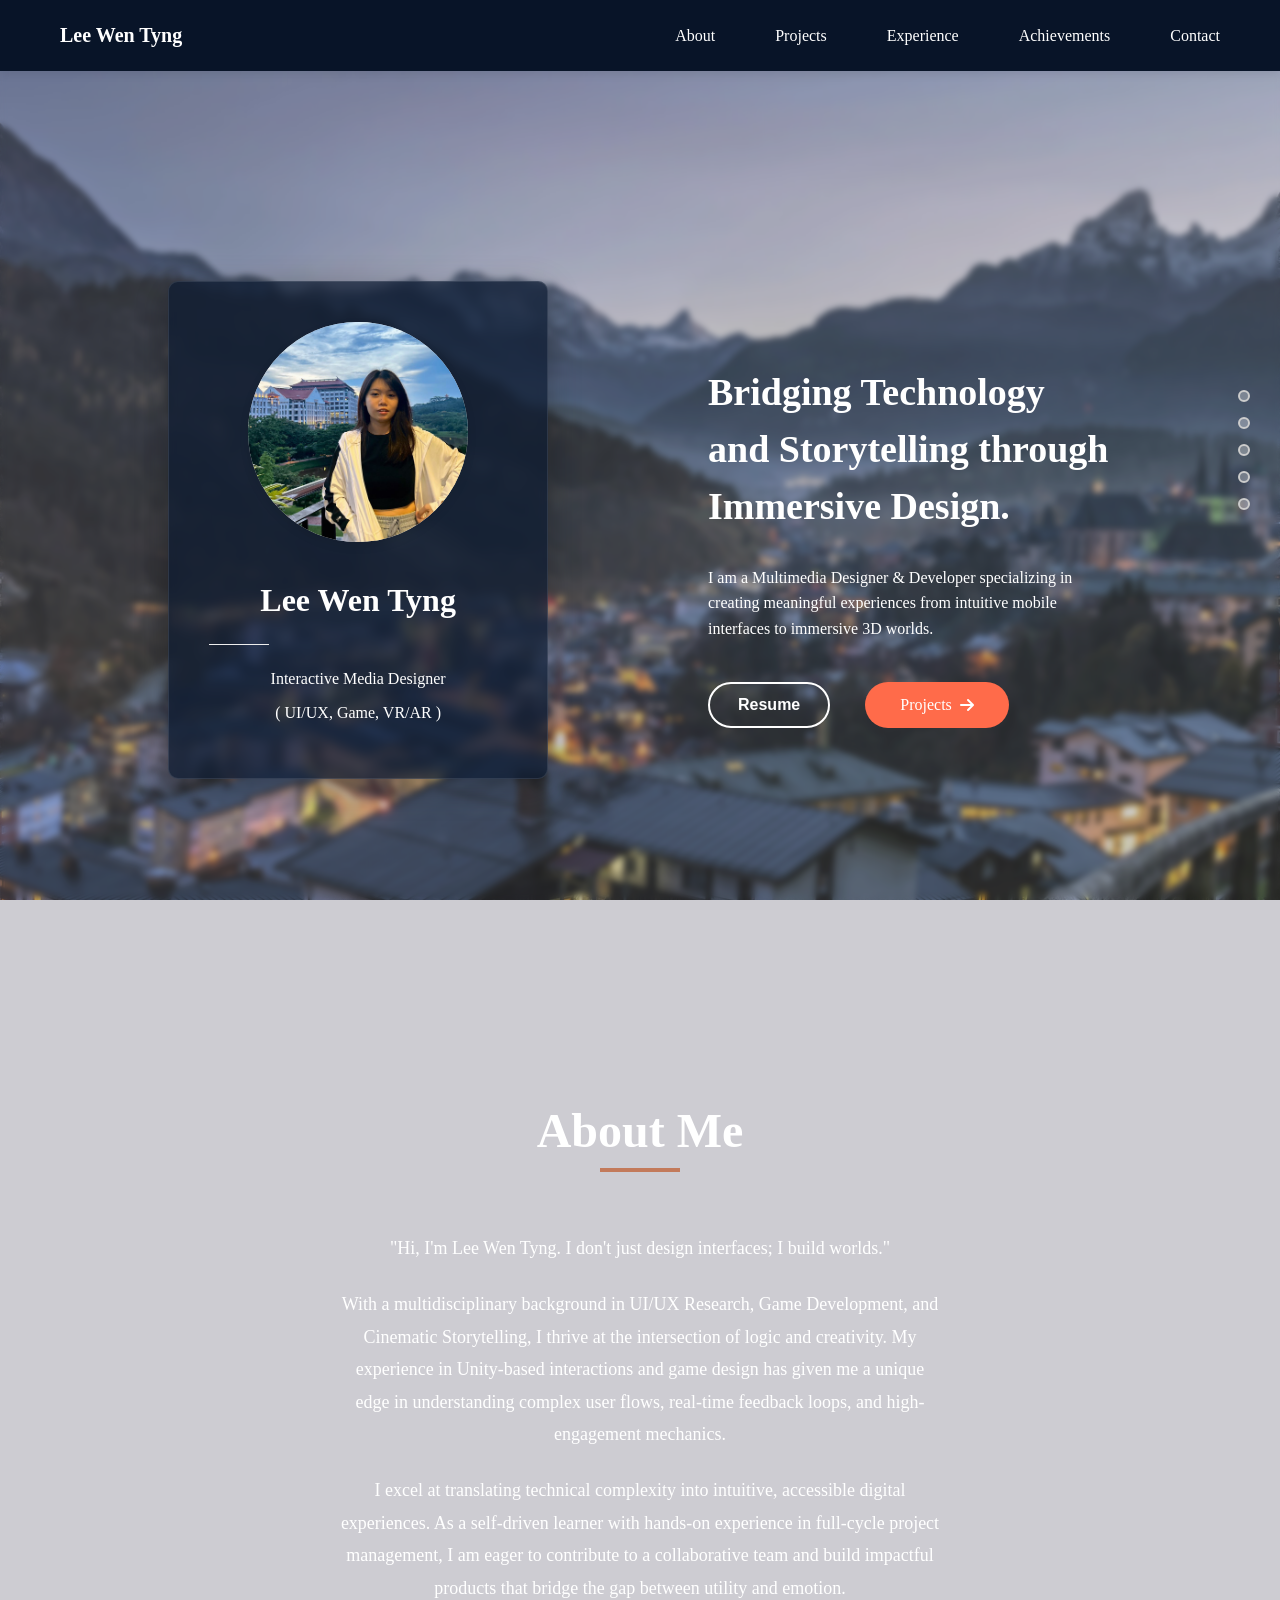
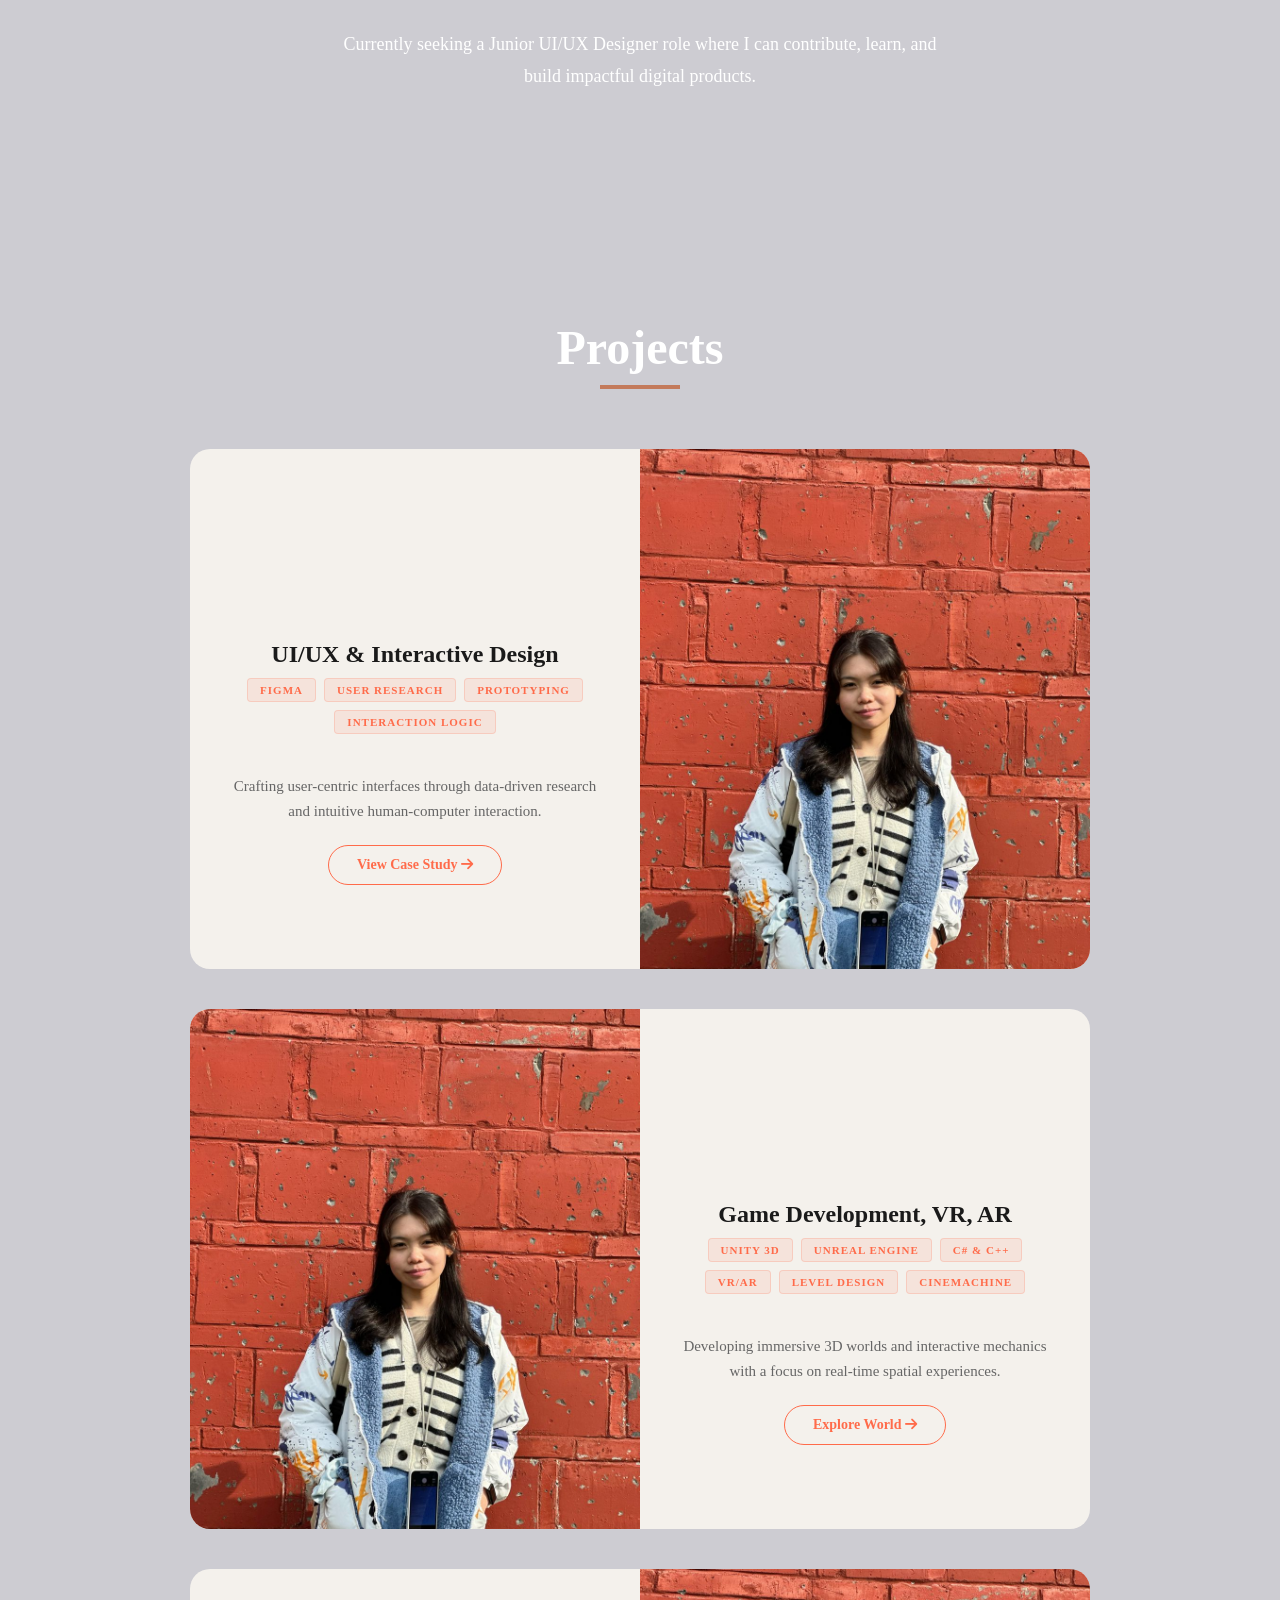
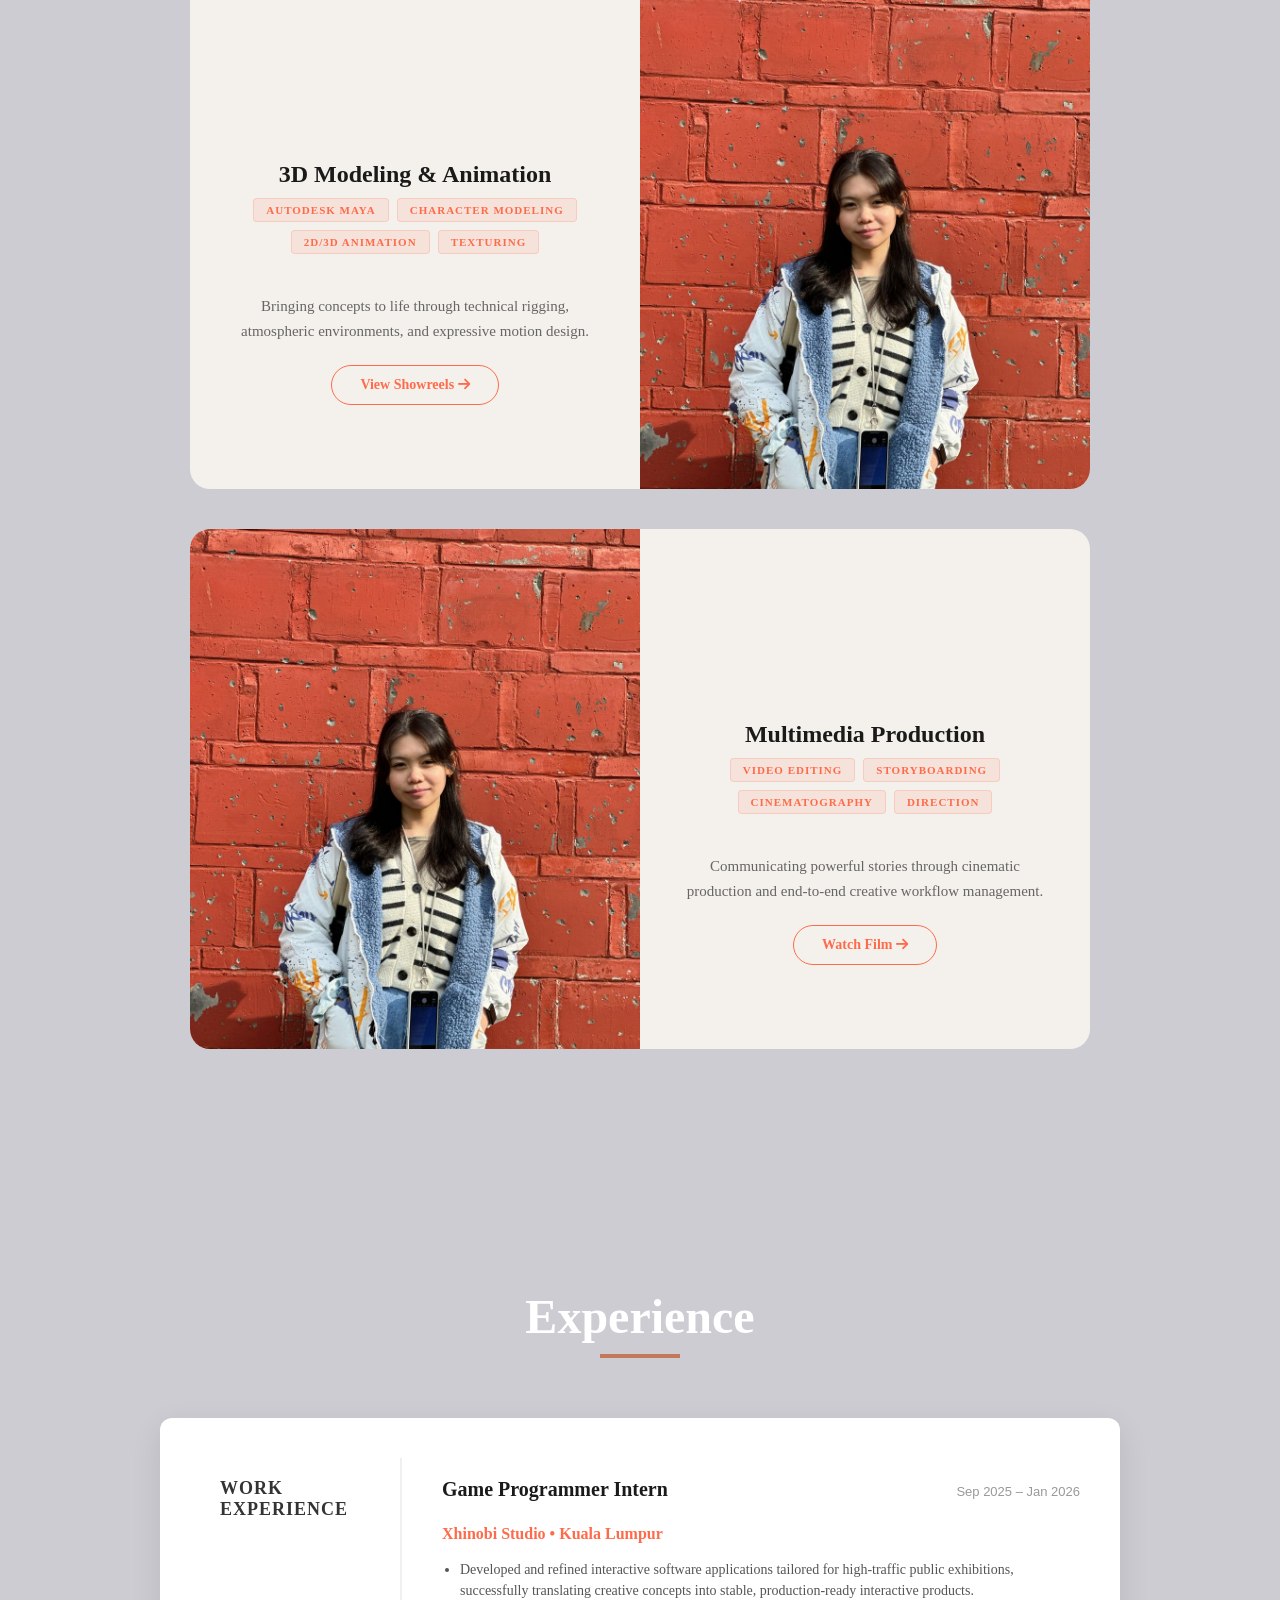
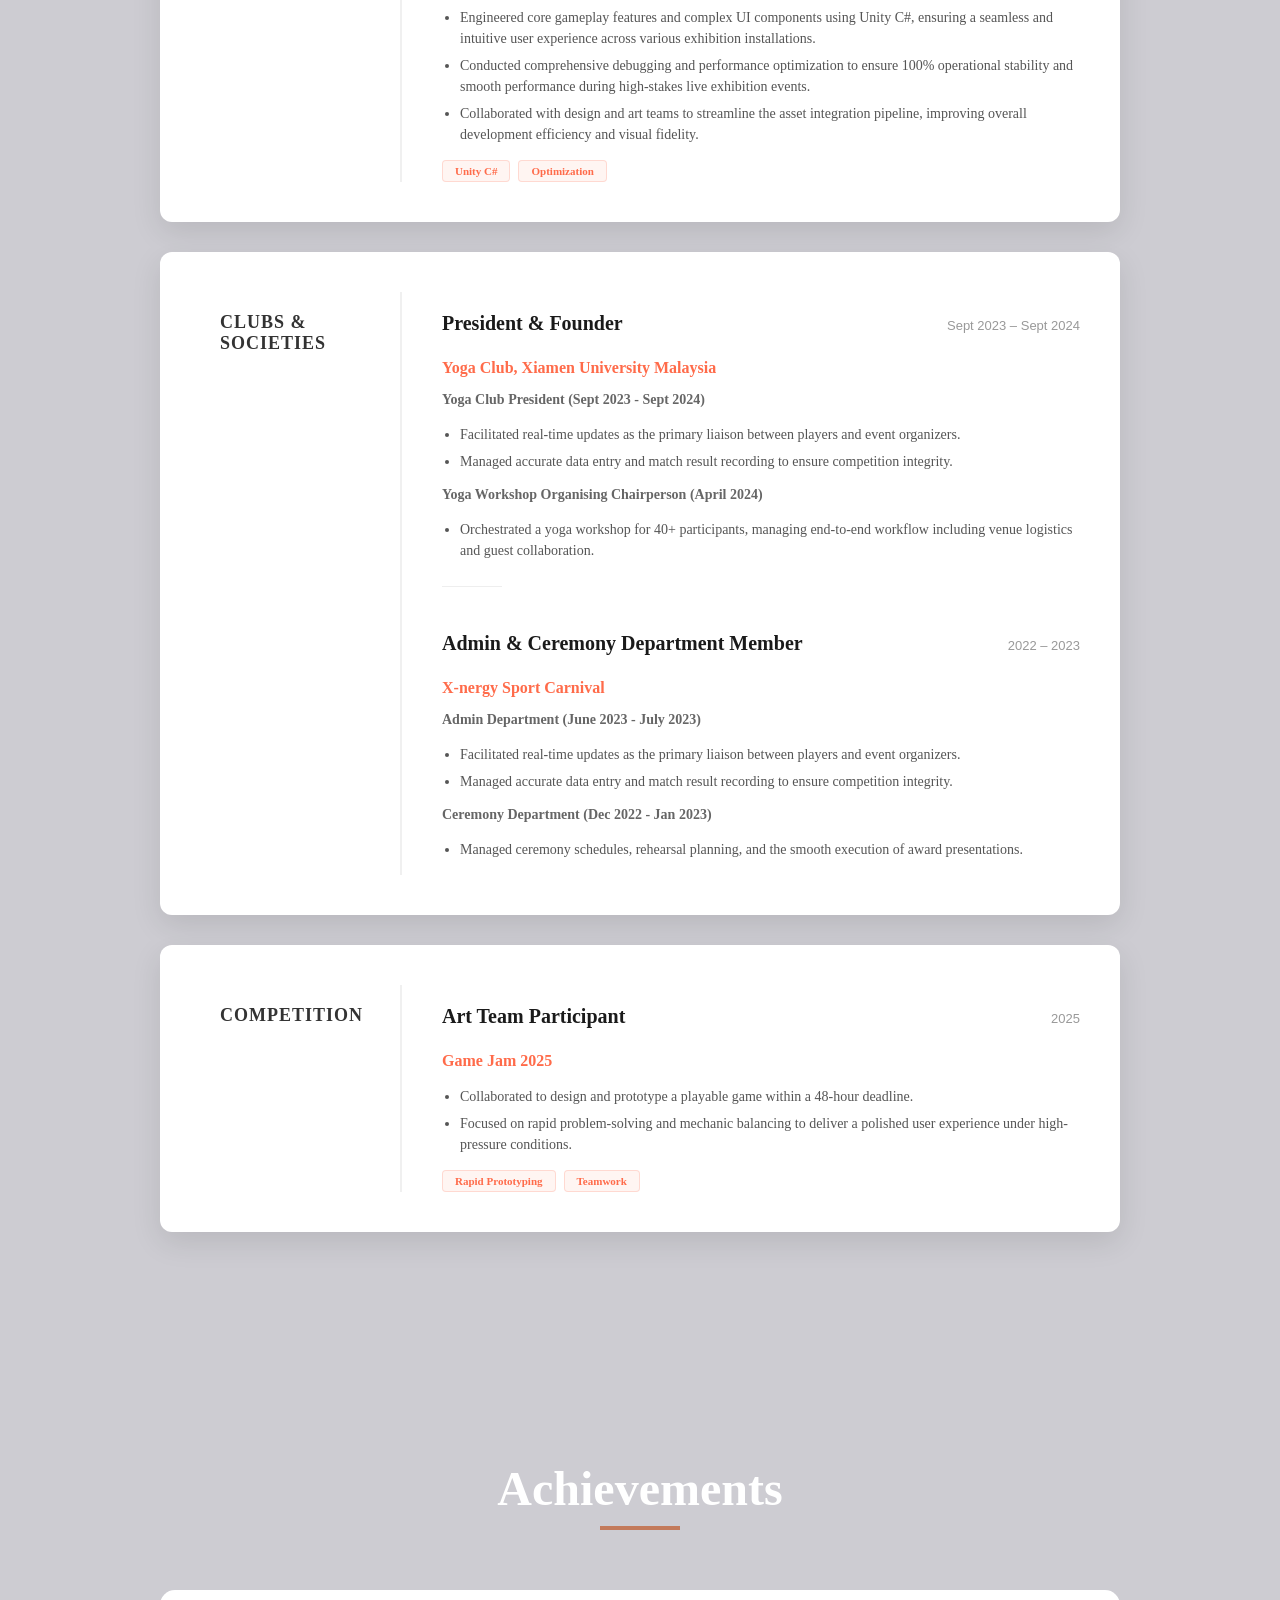
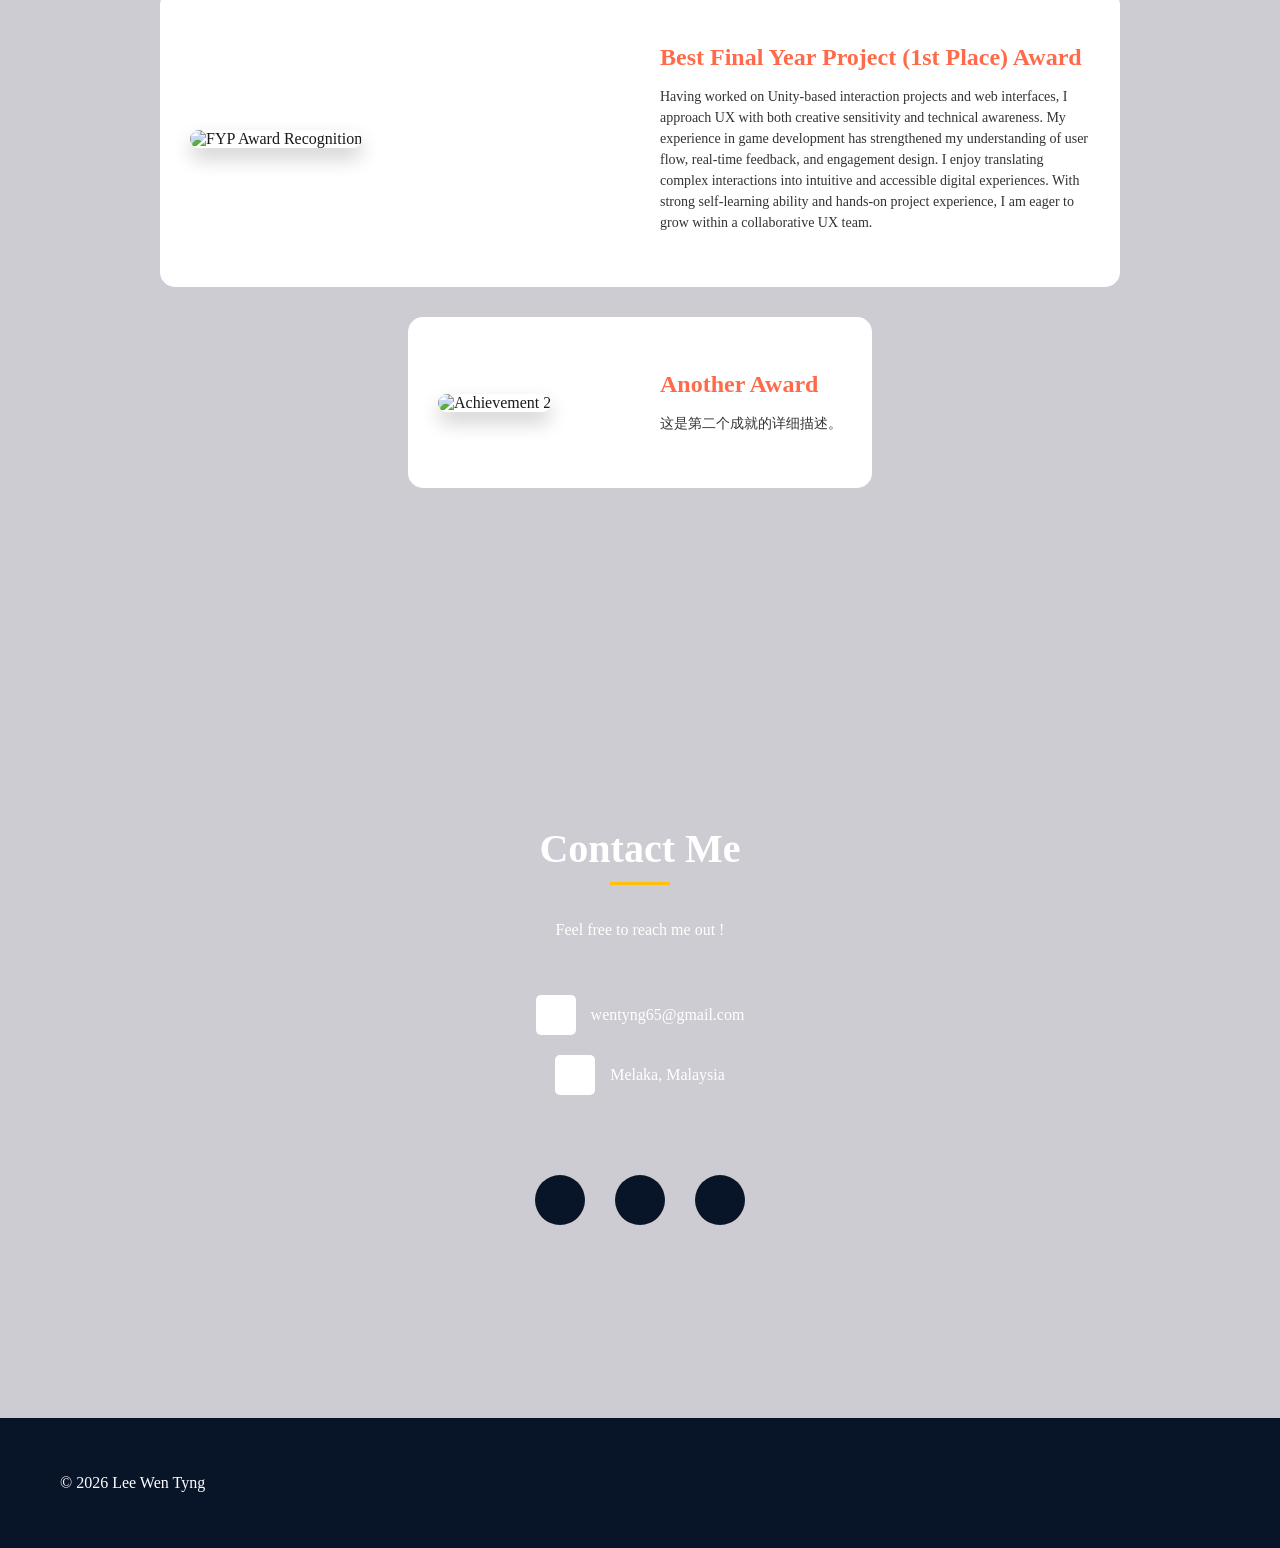
==== index.html @ c08ea506 "Add files via upload" ====
<!DOCTYPE html>
<html lang="en">
<head>
  <meta charset="UTF-8">
  <meta name="viewport" content="width=device-width, initial-scale=1.0">
  <title>Lee Wen Tyng - Portfolio</title>
  <link rel="stylesheet" href="https://cdnjs.cloudflare.com/ajax/libs/font-awesome/6.0.0-beta3/css/all.min.css">
  <link rel="stylesheet" href="style.css">
</head>
<body>

  <header>
    <nav class="navbar">
      <a href="#hero" class="logo">Lee Wen Tyng</a>
      <ul class="nav-links">
        <li><a href="#about">About</a></li>
        <li class="dropdown">
          <a href="index.html#projects">Projects</a>
          <ul class="dropdown-menu">
            <li><a href="gamedev.html">UI/UX & Interactive Design</a></li>
            <li><a href="fyp.html">Game/VR/AR</a></li>
            <li><a href="uiux.html">3D Modeling & Animation</a></li>
            <li><a href="env-design.html">Multimedia Production</a></li>
          </ul>
        </li>
        <li><a href="#experience">Experience</a></li>
        <li><a href="#achievements">Achievements</a></li>
        <li><a href="#contact">Contact</a></li>
      </ul>
    </nav>
  </header>
  
  <nav id="side-nav">
  <ul>
    <li><a href="#about" class="nav-link" data-title="About Me">About Me</a></li>
    <li><a href="#projects" class="nav-link" data-title="Projects">Projects</a></li>
    <li><a href="#experience" class="nav-link" data-title="Experience">Experience</a></li>
    <li><a href="#achievements" class="nav-link" data-title="Achievements">Achievements</a></li>
    <li><a href="#contact" class="nav-link" data-title="Contact">Contact</a></li>
  </ul>
</nav>

  <main>
    <section id="hero" class="hero" class="nav-link active">
      <div class="hero-container">
        <div class="hero-card">
          <div class="profile-circle">
            <div class="about-avatar">
            <img src="assets/images/image2.jpg" alt="Lee Wen Tyng - UI/UX Designer">
          </div>
          </div>
          <h2>Lee Wen Tyng</h2>
          <div class="divider"></div>
          <p>Interactive Media Designer</p>
          <p>( UI/UX, Game, VR/AR )</p>
        </div>
        <div class="hero-text">
          <h1>Bridging Technology and Storytelling through Immersive Design.</h1>
          <p>I am a Multimedia Designer & Developer specializing in creating meaningful experiences from intuitive mobile interfaces to immersive 3D worlds.</strong></p>
          <div class="button-container">
            <button class="resume-btn">Resume</button>
            <a href="#projects" class="projects-btn">
              Projects   <i class="fas fa-arrow-right"></i>
            </a>
          </div>
        </div>
      </div>
    </section>

    <!--- About Me Section-->
    <section id="about" class="section fade-in-section" class="nav-link">
      <div class="about-container">
        <h2 class="section-title">About Me</h2>
        <div class="title-divider"></div>
        <div class="about-content">
          <p>"Hi, I'm Lee Wen Tyng. I don't just design interfaces; I build worlds."</p>
              <p>With a multidisciplinary background in UI/UX Research, Game Development, and Cinematic Storytelling, I thrive at the intersection of logic and creativity. 
              My experience in Unity-based interactions and game design has given me a unique edge in understanding complex user flows, real-time feedback loops, and high-engagement mechanics.</p>
          <p>I excel at translating technical complexity into intuitive, accessible digital experiences. 
            As a self-driven learner with hands-on experience in full-cycle project management, I am eager to contribute to a collaborative team and build impactful products that bridge the gap between utility and emotion.</p>
          <p>Currently seeking a Junior UI/UX Designer role where I can contribute, learn, and build impactful digital products.</p>
        </div>
      </div>
    </section>

    <!--- Projects Section-->
    <section id="projects" class="section" class="nav-link">
      <div class="projects-container">
        <h2 class="section-title">Projects</h2>
        <div class="title-divider"></div>
        <div class="project-card">
          <div class="project-text">
            <h3>UI/UX & Interactive Design</h3>
            <div class="skill-tags">
              <span>Figma</span>
              <span>User Research</span>
              <span>Prototyping</span>
              <span>Interaction Logic</span>
            </div>
            <p>Crafting user-centric interfaces through data-driven research and intuitive human-computer interaction. </p>
            <a href="uiux.html" class="project-btn">View Case Study     <i class="fas fa-arrow-right"></i></a>
          </div>
          <div class="project-image">
            <img src="assets/images/image1.jpeg" alt="project image">
          </div>
        </div>
        
        <div class="project-card reverse">
          <div class="project-text">
            <h3>Game Development, VR, AR</h3>
            <div class="skill-tags">
              <span>Unity 3D</span>
              <span>Unreal Engine</span>
              <span>C# & C++</span>
              <span>VR/AR</span>
              <span>Level Design</span>
              <span>Cinemachine</span>
            </div>
            <p>Developing immersive 3D worlds and interactive mechanics with a focus on real-time spatial experiences.</p>
            <a href="uiux.html" class="project-btn">Explore World     <i class="fas fa-arrow-right"></i></a>
          </div>
          <div class="project-image">
            <img src="assets/images/image1.jpeg" alt="project image">
          </div>
        </div>

        <div class="project-card">
          <div class="project-text">
            <h3>3D Modeling & Animation</h3>
            <div class="skill-tags">
              <span>Autodesk Maya</span>
              <span>Character Modeling</span>
              <span>2D/3D Animation</span>
              <span>Texturing</span>
            </div>
  
            <p>Bringing concepts to life through technical rigging, atmospheric environments, and expressive motion design.</p>
            <a href="uiux.html" class="project-btn">View Showreels     <i class="fas fa-arrow-right"></i></a>
          </div>
          <div class="project-image">
            <img src="assets/images/image1.jpeg" alt="project image">
          </div>
        </div>

        <div class="project-card reverse">
          <div class="project-text">
            <h3>Multimedia Production</h3>
            <div class="skill-tags">
              <span>Video Editing</span>
              <span>Storyboarding</span>
              <span>Cinematography</span> 
              <span>Direction</span>
            </div>
            <p>Communicating powerful stories through cinematic production and end-to-end creative workflow management.</p>
            <a href="gamedev.html" class="project-btn">Watch Film     <i class="fas fa-arrow-right"></i></a>
          </div>
          <div class="project-image">
            <img src="assets/images/image1.jpeg" alt="project image">
          </div>
        </div>

      </div>
    </section>

    <!--Experience section-->
    <section id="experience" class="section fade-in-section" class="nav-link">
      <h2 class="section-title">Experience</h2>
        <div class="title-divider"></div>

        <div class="exp-card">
    <div class="exp-side-title">Work Experience</div>
    <div class="exp-main-content">
      <div class="exp-item">
        <div class="exp-header">
          <h3 class="job-title">Game Programmer Intern</h3>
          <span class="exp-date">Sep 2025 – Jan 2026</span>
        </div>
        <p class="company-info">Xhinobi Studio • Kuala Lumpur</p>
        <ul class="exp-list">
          <li>Developed and refined interactive software applications tailored for high-traffic public exhibitions,
             successfully translating creative concepts into stable, production-ready interactive products.</li>
          <li>Engineered core gameplay features and complex UI components using Unity C#, 
            ensuring a seamless and intuitive user experience across various exhibition installations.</li>
            <li>Conducted comprehensive debugging and performance optimization 
              to ensure 100% operational stability and smooth performance during high-stakes live exhibition events.</li>
            <li>Collaborated with design and art teams to streamline the asset integration pipeline, 
              improving overall development efficiency and visual fidelity.</li>
        </ul>
        <div class="exp-tags">
          <span>Unity C#</span><span>Optimization</span>
        </div>
      </div>
    </div>
  </div>

  <div class="exp-card">
  <div class="exp-side-title">Clubs & Societies</div>
  <div class="exp-main-content">
    
    <div class="exp-item">
      <div class="exp-header">
        <h3 class="job-title">President & Founder</h3>
        <span class="exp-date">Sept 2023 – Sept 2024</span>
      </div>
      <p class="company-info">Yoga Club, Xiamen University Malaysia</p>
      
      <div style="margin-top: 15px;">
        <p class="company-info" style="font-size: 14px; color: #666;">Yoga Club President (Sept 2023 - Sept 2024)</p>
        <ul class="exp-list">
          <li>Facilitated real-time updates as the primary liaison between players and event organizers.</li>
          <li>Managed accurate data entry and match result recording to ensure competition integrity.</li>
        </ul>
      </div>

      <div style="margin-top: 15px;">
        <p class="company-info" style="font-size: 14px; color: #666;">Yoga Workshop Organising Chairperson (April 2024)</p>
        <ul class="exp-list">
          <li>Orchestrated a yoga workshop for 40+ participants, managing end-to-end workflow including venue logistics and guest collaboration.</li>        </ul>
      </div>
    </div>

        <div class="divider"></div>


    <div class="exp-item">
      <div class="exp-header">
        <h3 class="job-title">Admin & Ceremony Department Member</h3>
        <span class="exp-date">2022 – 2023</span>
      </div>
      <p class="company-info">X-nergy Sport Carnival</p>
      
      <div style="margin-top: 15px;">
        <p class="company-info" style="font-size: 14px; color: #666;">Admin Department (June 2023 - July 2023)</p>
        <ul class="exp-list">
          <li>Facilitated real-time updates as the primary liaison between players and event organizers.</li>
          <li>Managed accurate data entry and match result recording to ensure competition integrity.</li>
        </ul>
      </div>

      <div style="margin-top: 15px;">
        <p class="company-info" style="font-size: 14px; color: #666;">Ceremony Department (Dec 2022 - Jan 2023)</p>
        <ul class="exp-list">
          <li>Managed ceremony schedules, rehearsal planning, and the smooth execution of award presentations.</li>
        </ul>
      </div>
    </div>

  </div>
</div>

  <div class="exp-card">
    <div class="exp-side-title">Competition</div>
    <div class="exp-main-content">
      <div class="exp-item">
        <div class="exp-header">
          <h3 class="job-title">Art Team Participant</h3>
          <span class="exp-date">2025</span>
        </div>
        <p class="company-info">Game Jam 2025</p>
        <ul class="exp-list">
          <li>Collaborated to design and prototype a playable game within a 48-hour deadline.</li>
          <li>Focused on rapid problem-solving and mechanic balancing to deliver a polished user experience under high-pressure conditions.</li>
        </ul>
        <div class="exp-tags">
          <span>Rapid Prototyping</span><span>Teamwork</span>
        </div>
      </div>
    </div>
  </div>

      </section>

    <!--- Achievements Section-->
    <section id="achievements" class="section fade-in-section" class="nav-link">
      <h2 class="section-title">Achievements</h2>
        <div class="title-divider"></div>
        
        <div class="achievement-card">
          <div class="achievement-image">
            <img src="assets/images/fyp-award.jpg" alt="FYP Award Recognition">
          </div>
          <div class="achievement-text">
            <h3>Best Final Year Project (1st Place) Award</h3>
            <p>Having worked on Unity-based interaction projects and web interfaces, I approach UX with both creative sensitivity and technical awareness. 
              My experience in game development has strengthened my understanding of user flow, real-time feedback, and engagement design. 
              I enjoy translating complex interactions into intuitive and accessible digital experiences. 
              With strong self-learning ability and hands-on project experience, I am eager to grow within a collaborative UX team.</p>
          </div>
        </div>

        <div class="achievement-card reverse">
          <div class="achievement-image">
            <img src="assets/images/award2.jpeg" alt="Achievement 2">
          </div>
          <div class="achievement-text">
            <h3>Another Award</h3>
            <p>这是第二个成就的详细描述。</p>
          </div>
        </div>

    </section>

  

    <section id="contact" class="section contact-section" class="nav-link">
      <h2 class="contact-title">Contact Me</h2>
      <div class="title-divider-yellow"></div>
      <p class="contact-desc">Feel free to reach me out !</p>

      <div class="contact-info">
        <div class="info-item">
          <div class="icon-box"></div> <span>wentyng65@gmail.com</span>
        </div>

        <div class="info-item">
          <div class="icon-box"></div> <span>Melaka, Malaysia</span>
        </div>

      </div>

      <div class="social-links">
        <div class="social-icon"></div>
        <div class="social-icon"></div>
        <div class="social-icon"></div>
      </div>
</section>

  </main>

  <footer class="footer">
    <p>© 2026 Lee Wen Tyng</p>
  </footer>

  <script src="script.js" defer></script>
  <script src="scrollspy.js"></script>

</body>
</html>
---- style.css ----
* {
  box-sizing: border-box;
}

body::before {
  content: "";
  position: fixed;
  top: 0; left: 0; width: 100%; height: 100%;
  background: rgba(255, 255, 255, 0.1); /* 80% 透明度的白色遮罩 */
  z-index: -1; /* 放在所有内容后面 */
  backdrop-filter: blur(3px);
}

body {
  margin: 0;
  padding-top: 80px;
  font-family: Tahoma;
  color: #1A1A1A;
  /* 路径指向你的背景图 */
  background-image: url('assets/images/bg1.jpg');
  
  /* 关键技巧：确保图片平铺并固定 */
  background-size: cover;        /* 让图片填满整个屏幕，不留白边 */
  background-position: center;   /* 图片居中显示 */
  background-repeat: no-repeat;  /* 不平铺 */
  background-attachment: fixed;  /* 滚动时背景固定，产生高级的视差感 */
  
  /* 为了保证文字可读性，加一个半透明的遮罩层 */
  background-color: rgba(3, 1, 32, 0.2); /* 如果图片颜色深，把遮罩设为黑色 */
  background-blend-mode: overlay; /* 将背景色和图片混合，让文字更清晰 */
}


html {
  scroll-behavior: smooth;
}

/* Navbar */
.navbar {
   position: fixed;
  top: 0;
  left: 0;
  width: 100%;
  box-shadow: 0 2px 10px rgba(0,0,0,0.1);

  display: flex;
  justify-content: space-between;
  align-items: center;
  padding: 24px 60px;
  background: #081428;
  color: white;
  z-index: 1000;
}

.nav-links {
  list-style: none;
  display: flex;
  gap: 60px;
  padding: 0;
  margin: 0;
}

.nav-links a {
  text-decoration: none;
  color: white; /* 假设你现在的字体颜色是白色 */
  transition: all 0.3s ease; /* 核心：让所有变化（颜色、大小）都平滑过渡 */
  display: inline-block; /* 核心：必须设置为 inline-block 或 block，transform 属性才会生效 */
}

.nav-links a:hover {
  transform: scale(1.1); /* 放大到原来的 1.2 倍 */
  color: #EBDED4; /* 换成你喜欢的主题色（例如你卡片标题的颜色） */
  cursor: pointer;
}

/* 确保包含下拉菜单的 li 设置为相对定位 */
.nav-links .dropdown {
  position: relative; /* 菜单定位的基准 */
}

/* 1. 隐藏菜单，将其设为绝对定位 */
/* 下拉菜单本身 */
.dropdown-menu {
  display: none;          /* 默认隐藏 */
  position: absolute;     /* 绝对定位 */
  top: 100%;              /* 紧贴父元素（Projects）底部 */
  left: 0;                /* 从左侧开始对齐 */
  background-color: #050505;
  list-style: none;
  padding: 15px 15px;
  border-radius: 6px;
  min-width: 250px;       /* 宽度适中 */
  box-shadow: 0 8px 16px rgba(0,0,0,0.2); /* 加一点阴影，更有深度感 */
  z-index: 1000;          /* 确保它在最上层 */
}

/* 2. 鼠标悬停在 .dropdown 上时，显示菜单 */
.nav-links .dropdown:hover .dropdown-menu {
  display: block;         /* 悬停时显示 */
}

/* 调整菜单内链接的样式，使其更优雅 */
.dropdown-menu li a {
  padding: 12px 20px;
  display: block;
  color: white;
  transition: all 0.3s ease;
  white-space: nowrap;    /* 防止文字换行 */
}

/* 4. 菜单内链接的悬停动效 (Scale + Color) */


.logo {
  text-decoration: none;
  color: white; 
  font-size: 20px;
  font-weight: bold;
}

/* Sections */
.section {
  min-height: calc(100vh - 80px); /* 100vh 减去导航栏高度 */
  display: flex;
  flex-direction: column;
  justify-content: center;
  align-items: center;    
  padding: 80px 60px;
  scroll-snap-align: start; /* 关键：滚动停止时对齐到开头 */
}

/* HERO SECTION */
.hero {
  scroll-snap-align: start;
  min-height: 100vh;
  display: flex;
  align-items: center;
}

.hero-container {
  width: 100%;
  max-width: 1200px;
  margin: 0 auto;
  display: grid;
  grid-template-columns: 400px 1fr;
  align-items: center;
  gap: 140px;
  padding: 0 40px;
}

/* LEFT CARD */
.hero-card {
  width: 380px;
  background: rgba(10, 25, 47, 0.7); /* 深蓝色，透明度 60% */
  backdrop-filter: blur(5px); 
  -webkit-backdrop-filter: blur(10px); /* 兼容 Safari 浏览器 */
  border-radius: 10px;
  border: 1px solid rgba(255, 255, 255, 0.1);
  box-shadow: 0 8px 32px 0 rgba(0, 0, 0, 0.3);

  color: white;
  padding: 40px;
  text-align: center;
  flex-shrink: 0;
}

.profile-circle {
  width: 220px;
  height: 220px;
  background: #D9D9D9;
  
  border-radius: 50%;
  margin: 0 auto 40px auto;
}

/* 头像容器样式 */
.about-avatar {
  width: 220px;  /* 设置头像的宽度 */
  height: 220px; /* 设置头像的高度，确保是正方形 */
  border-radius: 50%; /* 核心：裁切为圆形 */
  overflow: hidden;   /* 确保超出圆圈的部分被隐藏 */
  box-shadow: 0 4px 10px rgba(0,0,0,0.1); /* 加一点阴影，让头像更有立体感 */
  margin-bottom: 20px; /* 如果你的 About 布局是上下结构 */
  margin: 0 auto 40px auto;
}

/* 确保图片本身充满容器且不拉伸 */
.about-avatar img {
  width: 100%;
  height: 100%;
  object-fit: cover; /* 核心：图片会按比例缩放并填充，防止拉伸变形 */
  display: block;
}

.hero-card h2 {
  margin: 0;
}

.divider {
  width: 60px;
  height: 4px;
  background: #C37A5B;
  margin: 16px auto;
}

/* RIGHT SIDE */
.hero-text {
  flex: 1;
  max-width: 720px;
  color:white
}

.hero-text h1 {
  font-size: 38px;
  margin-bottom: 30px;
  line-height: 1.5;
  color:white
}

.hero-text p {
  margin-bottom: 16px;
  line-height: 1.6;
  color: white;
}

.projects-btn{
  display: inline-flex;  /* 关键：使用 flex 布局 */
  align-items: center;   /* 垂直居中 */
  justify-content: center;
  background-color: #FF6B4A;
  color: white !important; /* 强烈建议用白色，拒绝土感 */
  padding: 12px 35px;
  border-radius: 50px;
  text-decoration: none;
  font-weight: 500;
  border: none;
  
  /* 关键：设置文字和图标的初始间距 */
  gap: 8px; 
  
  /* 关键：设置平滑过渡效果 */
  transition: all 0.3s cubic-bezier(0.4, 0, 0.2, 1); 
  cursor: pointer;

}

.projects-btn:hover{
  background-color: #ff522d;
  transform: translateY(-2px); /* 轻微上浮 */
  box-shadow: 0 5px 15px rgba(255, 107, 74, 0.4);
  
  /* 关键：悬停时增大间距，产生“向右推”的视觉差 */
  gap: 15px;
}

.projects-btn:hover .fa-arrow-right {
    transform: translateX(5px);
}

.resume-btn {
  background-color: transparent;
  color: #fff;
  padding: 12px 28px;
  border-radius: 50px;
  border: 2px solid white; /* 边框与主色调一致 */
  font-size: 16px;
  font-weight: 600;
  transition: all 0.3s ease;
  margin-right: 15px; /* 与另一个按钮保持距离 */
}

.resume-btn:hover {
  background-color: #FF6B4A;
  color: #FFFFFF !important; /* 悬浮时反白 */
   border: 2px solid #FF6B4A; /* 边框与主色调一致 */
}


/* 给按钮的父级容器添加这个属性 */
.button-container {
  display: flex;
  gap: 20px;
  margin-top: 40px;
}

.about{
  background-color: white;
}
/*About Me */
.about-container {
  max-width: 1400px; 
  margin: 0 auto;
  text-align: center;
  padding: 0 40px;
}

.about-content p {
  font-size: 18px;
  line-height: 1.8;
  color: white;
  margin-bottom: 24px;
  /*text-align: justify; /* 如果你喜欢这种“整齐对齐”的效果，可以加上这一行 */
  text-align-last: center; /* 确保最后一行文字在居中位置 */
}

.title-divider {
  width: 60px;
  height: 3px;
  background: #C37A5B;
  margin: 10px auto 40px auto; /* auto margin 是居中的关键 */
}

/* PROJECT SECTION */
.projects-container {
  max-width: 1200px;
  margin: 0 auto;
  padding: 0 40px;
  text-align: center;
}

.section-title {
  font-size: 48px;
  margin-bottom: 10px;
}

.title-divider {
  width: 80px;
  height: 4px;
  background: #C37A5B;
  margin: 0 auto 60px auto;
}

/* CARD */
.project-card {
  display: grid;
  grid-template-columns: 1fr 1fr;
  background: #F4F1EC;
  border-radius: 20px;
  overflow: hidden;
  max-width: 900px;
  max-height: 520px;
  margin: 0 auto 40px auto; 
}

.project-card.reverse .project-text {
  order: 2; /* 把文本排到第2位 */
}

.project-card.reverse .project-image {
  order: 1; /* 把图片排到第1位 */
}

/* 技能标签样式 */
.skill-tags {
  display: flex;
  flex-wrap: wrap;
  gap: 8px;
  margin-bottom: 25px;
  justify-content: center;
}

.skill-tags span {
  background: rgba(255, 107, 74, 0.1); /* 浅浅的主色调背景 */
  color: #FF6B4A; /* 你的橙色主色 */
  text-transform: uppercase; /* 大写会更显硬朗和专业 */
  letter-spacing: 1px;
  padding: 5px 12px;
  border-radius: 4px;
  font-size: 11px;
  font-weight: 600;
  border: 1px solid rgba(255, 107, 74, 0.2);
}


/* LEFT TEXT */
.project-text {
  padding:  40px;
  display:flex;
  flex-direction: column;
  justify-content: center;
  align-items: center;
  text-align: center;
}

.project-text h3 {
  font-size: 24px;
  font-weight: 700;
  color: #1a1a1a;
  margin-bottom: 10px;
}

.project-text p {
  font-size: 15px;
  line-height: 1.7; /* 增加行距，减少拥挤感 */
  color: #666; /* 稍微调浅，拉开主次 */
  margin-bottom: 20px;
  max-width: 400px; /* 限制宽度防止文字拉得太长 */
}

/* BUTTON */
.project-btn {
  display: inline-block;
  background-color: transparent;
  color: #FF6B4A !important;
  border: 1.5px solid #FF6B4A; /* 细边框，不要用黑色 */
  padding: 11px 28px;
  border-radius: 50px;
  font-size: 14px;
  font-weight: 600;
  text-decoration: none;
  transition: all 0.3s ease;
}

.project-btn:hover{
  background-color: #FF6B4A;
  color: #FFFFFF !important; /* 悬浮时反白 */
  transform: translateY(-2px); /* 轻微上浮 */
  gap: 15px;
}

.project-btn:hover .fa-arrow-right {
    transform: translateX(5px);
}

/* RIGHT IMAGE */
.project-image {
  width: 100%;
  height: 100%;
}

.project-image img {
  width: 100%;
  height: 100%;
  object-fit: cover;
}

/*Experience Section*/
.exp-card {
  display: flex;
  background: white;
  width:960px;
  margin-bottom: 30px;
  padding: 40px;
  border-radius: 12px;
  box-shadow: 0 10px 30px rgba(0,0,0,0.1); /* 增加淡淡的阴影感 */
}

/* 左侧标题宽度固定 */
.exp-side-title {
  flex: 0 0 200px;
  font-size: 18px;
  font-weight: 700;
  color: #333;
  text-transform: uppercase;
  letter-spacing: 1px;
  padding: 20px;
}

/* 右侧内容区域 */
.exp-main-content {
  flex: 1;
  padding-left: 40px;
  border-left: 2px solid #f0f0f0; /* 增加一根浅浅的分割线 */
}

.exp-header {
  display: flex;
  justify-content: space-between; /* 职位在左，日期在右 */
  align-items: baseline;
  margin-bottom: 5px;
}

.exp-header .exp-date {
    font-size: 13px;
    color: #999;
    font-family: 'Inter', sans-serif; /* 如果你有引用这个字体 */
    font-weight: 400;
}

.job-title {
    font-size: 20px;
    color: #1a1a1a;
    margin-bottom: 8px;
    font-weight: 700;
}

.exp-date {
  font-size: 14px;
  color: #888;
}

.company-info {
    font-size: 16px;
    color: #FF6B4A; /* 你的主色调 */
    font-weight: 600;
    margin-bottom: 12px;
    display: block; /* 确保它自成一行 */
}

.sub-job-title {
    font-size: 16px;
    color: #333;
    font-weight: 600;
    padding-left: 15px; /* 视觉缩进 */
    border-left: 3px solid #FF6B4A; /* 左侧橙色装饰线，体现关联性 */
    margin: 20px 0 10px 0;
}


.exp-list {
  padding-left: 18px;
  margin-bottom: 15px;
  line-height: 1.5;
}

.exp-list li {
    font-size: 14px;
    margin-bottom: 6px;
    color: #555;
}
/* 标签样式 */
.exp-tags span {
  display: inline-block;
  background: #fff5f2;
  color: #FF6B4A;
  padding: 4px 12px;
  border-radius: 4px;
  font-size: 11px;
  font-weight: 600;
  margin-right: 8px;
  border: 1px solid rgba(255, 107, 74, 0.2);
}

.divider {
  height: 1px;
  background: #eee;
  margin: 25px 0;
}


.achievement-card {
  display: grid;
  grid-template-columns: 1fr 1fr; /* Split into two equal columns */
  gap: 40px;
  align-items: center;
  background: rgb(255, 255, 255); /* Match your glassmorphism theme */
  padding: 30px;
  border-radius: 15px;
  margin-bottom: 30px;
  max-width: 960px;
}



.achievement-image img {
  width: 100%;
  border-radius: 10px;
  box-shadow: 0 10px 20px rgba(0,0,0,0.2);
}

.achievement-text h3 {
  font-size: 24px;
  color: #FF6B4A; /* Your theme orange */
  margin-bottom: 15px;
}
.achievement-text{
  flex: 1;
  font-size: 18px;
}

.achievement-text p{
  margin: 0 0 30px 0;
  line-height: 1.5;
  font-size: 14px;
  color: #333;
  margin-bottom: 24px;
  
}

/* 反转布局 */
.achievement-card.reverse {
  flex-direction: row-reverse;
}

/* 响应式：屏幕小时变成垂直排列 */
@media (max-width: 768px) {
  .achievement-card, 
  .achievement-card.reverse {
    flex-direction: column;
    text-align: center;
  }
}

.contact-section {
  /* 关键点：使用 linear-gradient 叠加一层半透明黑色遮罩，让文字更清晰 */
  background: linear-gradient(rgba(0, 0, 0, 0.5), rgba(0, 0, 0, 0.5)), 
              url('assets/images/image1.jpeg');
  background-size: cover;      /* 确保图片铺满 */
  background-position: center; /* 确保图片居中 */
  background-attachment: fixed; /* 可选：如果你想要那种滚动时背景静止的“视差感”，可以加上这行 */
  color: white;
  text-align: center;
  padding: 100px 20px;
}

.contact-title { font-size: 40px; margin-bottom: 10px; }

.title-divider-yellow {
  width: 60px;
  height: 3px;
  background: #FFC107; /* 黄色装饰线，对应截图 */
  margin: 0 auto 20px auto;
}

/* 联系信息列表居中 */
.contact-info {
  display: flex;
  flex-direction: column;
  align-items: center;
  gap: 20px;
  margin: 40px 0;
}

.info-item {
  display: flex;
  align-items: center;
  gap: 15px;
}

.icon-box {
  width: 40px;
  height: 40px;
  background: white;
  border-radius: 5px;
}

/* 底部图标 */
.social-links {
  display: flex;
  justify-content: center;
  gap: 30px;
  margin-top: 40px;
}

.social-icon {
  width: 50px;
  height: 50px;
  background: #081428; /* 深色底色 */
  border-radius: 50%;
}

/* 初始状态：隐藏且向下偏移一点点 */
.fade-in-section {
  opacity: 0;
  transform: translateY(60px);
  transition: opacity 2s ease-out, transform 2s ease-out;
}

/* 激活状态：当 JavaScript 检测到进入屏幕时，加上这个类 */
.fade-in-section.is-visible {
  opacity: 1;
  transform: translateY(0);
}


.project-detail-container {
  max-width: 1096px;
  margin: 120px auto 60px auto; 
  padding: 0 40px;
}

.back-link {
  display: inline-block;
  margin-bottom: 20px;
  color: #666;
  text-decoration: none;
  font-size: 14px;
}

.project-detail-title {
  font-size: 48px;
  text-align: center;
}

.project-intro {
  text-align: center; 
  margin: 0 auto;    
  max-width: 800px;  
  font-size: 16px;
}


.detail-content-card {
  width: 1096;
  background: white;
  padding: 80px;
  border-radius: 20px;
  box-shadow: 0 10px 30px rgba(0,0,0,0.05);
  margin-top: 40px;
  font-size: 14px;
}

.upper-content {
  display: grid;
  grid-template-columns: 1fr 1fr;
   gap: 60px;
}

.detail-visual img {
  width: 100%;
  height: auto;
  border-radius: 5px;
}

.upper-content.rever.detail-text {
  order: 2; /* 把文本排到第2位 */
  width: 100%; /* 撑满 1fr */
  max-width: none;
}

.detail-content-card.reverse .detail-visual {
  order: 1; /* 把图片排到第1位 */
}

@media (max-width: 768px) {
  .detail-content-card { grid-template-columns: 1fr; }
}

.gallery-grid {
  display: grid;
  /* 关键：自动适应宽度，每张图最小 250px，最大自动填充 */
  grid-template-columns: repeat(4, 1fr); 
  gap: 10px; /* 小一点的间距，看起来更紧凑 */
  margin-top: 40px;
}

.gallery-item {
  width: 100%;
  aspect-ratio: 1 / 1; /* 正方形图片 */
  overflow: hidden;
  border-radius: 8px;
}

.gallery-item img {
  width: 100%;
  height: 100%;
  object-fit: cover;
  transition: transform 0.3s ease;
}

.gallery-item img:hover {
  transform: scale(1.1); /* 鼠标悬停微放大，很有质感 */
}

.center-align.card {
   width: 960px; /* 已补全单位 */
  max-width: 100%; /* 建议加个 max-width，防止在手机上溢出 */
  margin: 40px auto; /* 自动居中 */
  background: white;
  padding: 80px;
  border-radius: 20px;
  box-shadow: 0 10px 30px rgba(0,0,0,0.05);
  font-size: 14px;
}


.center-content {
  
  display: flex;          /* 开启弹性布局 */
  flex-direction: column; /* 让子元素垂直排列 */
  align-items: center;
  gap: 60px; /* 文字和图片之间的间距 */
  padding: 10px;
}

.center-content p {
  width: 100%;       /* 撑满容器宽度 */
  max-width: 800px;  /* 如果不限制 max-width，文字会拉成一行，极难阅读 */
  text-align: justify; /* 两端对齐，看起来更整齐 */
  line-height: 1.5;
}

.center-content h3{
  display: flex;          /* 开启弹性布局 */
  flex-direction: column; /* 让所有子元素（h3, p, a）垂直堆叠 */
  align-items: center;    /* 核心：将所有子元素在水平方向上居中 */
  text-align: center;     /* 确保段落内的文字也是居中对齐 */
  justify-content: center;
  margin-bottom: 20px;
  font-size: 18px;
}

.cta-section {
  text-align: center;
  margin-top: 50px;
}



h1 {
  font-size: 48px;
  margin-bottom: 16px;
  color: white;
  
}

h2 {
  font-size: 32px;
  margin-bottom: 24px;
  color: white;
}

p {
  font-size: 16px;
  max-width: 600px;
}

/* Footer */
.footer {
  padding: 40px 60px;
  background:  #081428;
}
.footer p  {
  color:  white;
}

#side-nav {
  position: fixed;
  right: 30px;
  top: 50%;
  transform: translateY(-50%);
  z-index: 1000;
}

#side-nav ul {
  list-style: none;
  padding: 0;
}

#side-nav .nav-link {
  display: block;
  width: 12px;
  height: 12px;
  background-color: rgba(255, 255, 255, 0.3); /* 没滑到时是半透明 */
  border: 2px solid #ccc;
  border-radius: 50%;
  margin: 15px 0;
  text-indent: -9999px; /* 隐藏文字 */
  transition: all 0.3s ease;
  position: relative;
}

/* 鼠标悬浮显示文字提示 (Optional) */
#side-nav .nav-link::after {
  content: attr(data-title); /* 或者直接写死文字，但用属性更灵活 */
  position: absolute;
  right: 30px; /* 距离圆点的距离 */
  top: 50%;
  transform: translateY(-50%);
  background: rgba(0, 0, 0, 0.8);
  color: #fff; /* 确保文字是白色！ */
  padding: 5px 12px;
  border-radius: 4px;
  font-size: 12px;
  white-space: nowrap; /* 防止文字换行 */
  opacity: 0;
  pointer-events: none;
  transition: opacity 0.3s ease;
}

#side-nav .nav-link:hover::after {
  opacity: 1;
}

/* 激活状态：当滑到该区域时圆点变大变亮 */
#side-nav .nav-link.active {
  background-color: #FF6B4A; /* 你的主色调橙色 */
  border-color: #FF6B4A;
  transform: scale(1.4);
  box-shadow: 0 0 10px rgba(255, 107, 74, 0.5);
}

/* 每个 Section 的间距 */
section {
  min-height: 100vh;
  padding: 100px 10%;
}

.category-tag {
  color: #FF6B4A;
  font-weight: 700;
  text-transform: uppercase;
  font-size: 12px;
  letter-spacing: 1.5px;
}

.project-title-main {
  font-size: 32px;
  margin: 10px 0;
  color:#050505
}

.sub-heading {
  color: #1a1a1a;
  font-size: 20px;
  margin-top: 25px;
  border-left: 4px solid #FF6B4A; /* 增加左侧色条 */
  padding-left: 15px;
}

/* 设计解决方案网格 (4列) */
.design-solutions-grid {
  display: grid;
  grid-template-columns: repeat(auto-fit, minmax(100px, 1fr));
  gap: 20px;
  margin: 40px 0;
  background: #f9f9f9;
  padding: 30px;
  border-radius: 12px;
}

.solution-item h4 {
  color: #FF6B4A;
  margin-bottom: 10px;
  font-size: 16px;
}

.solution-item p {
  font-size: 14px;
  line-height: 1.5;
  color: #555;
}

.content-block p {
  margin-bottom: 15px;
}
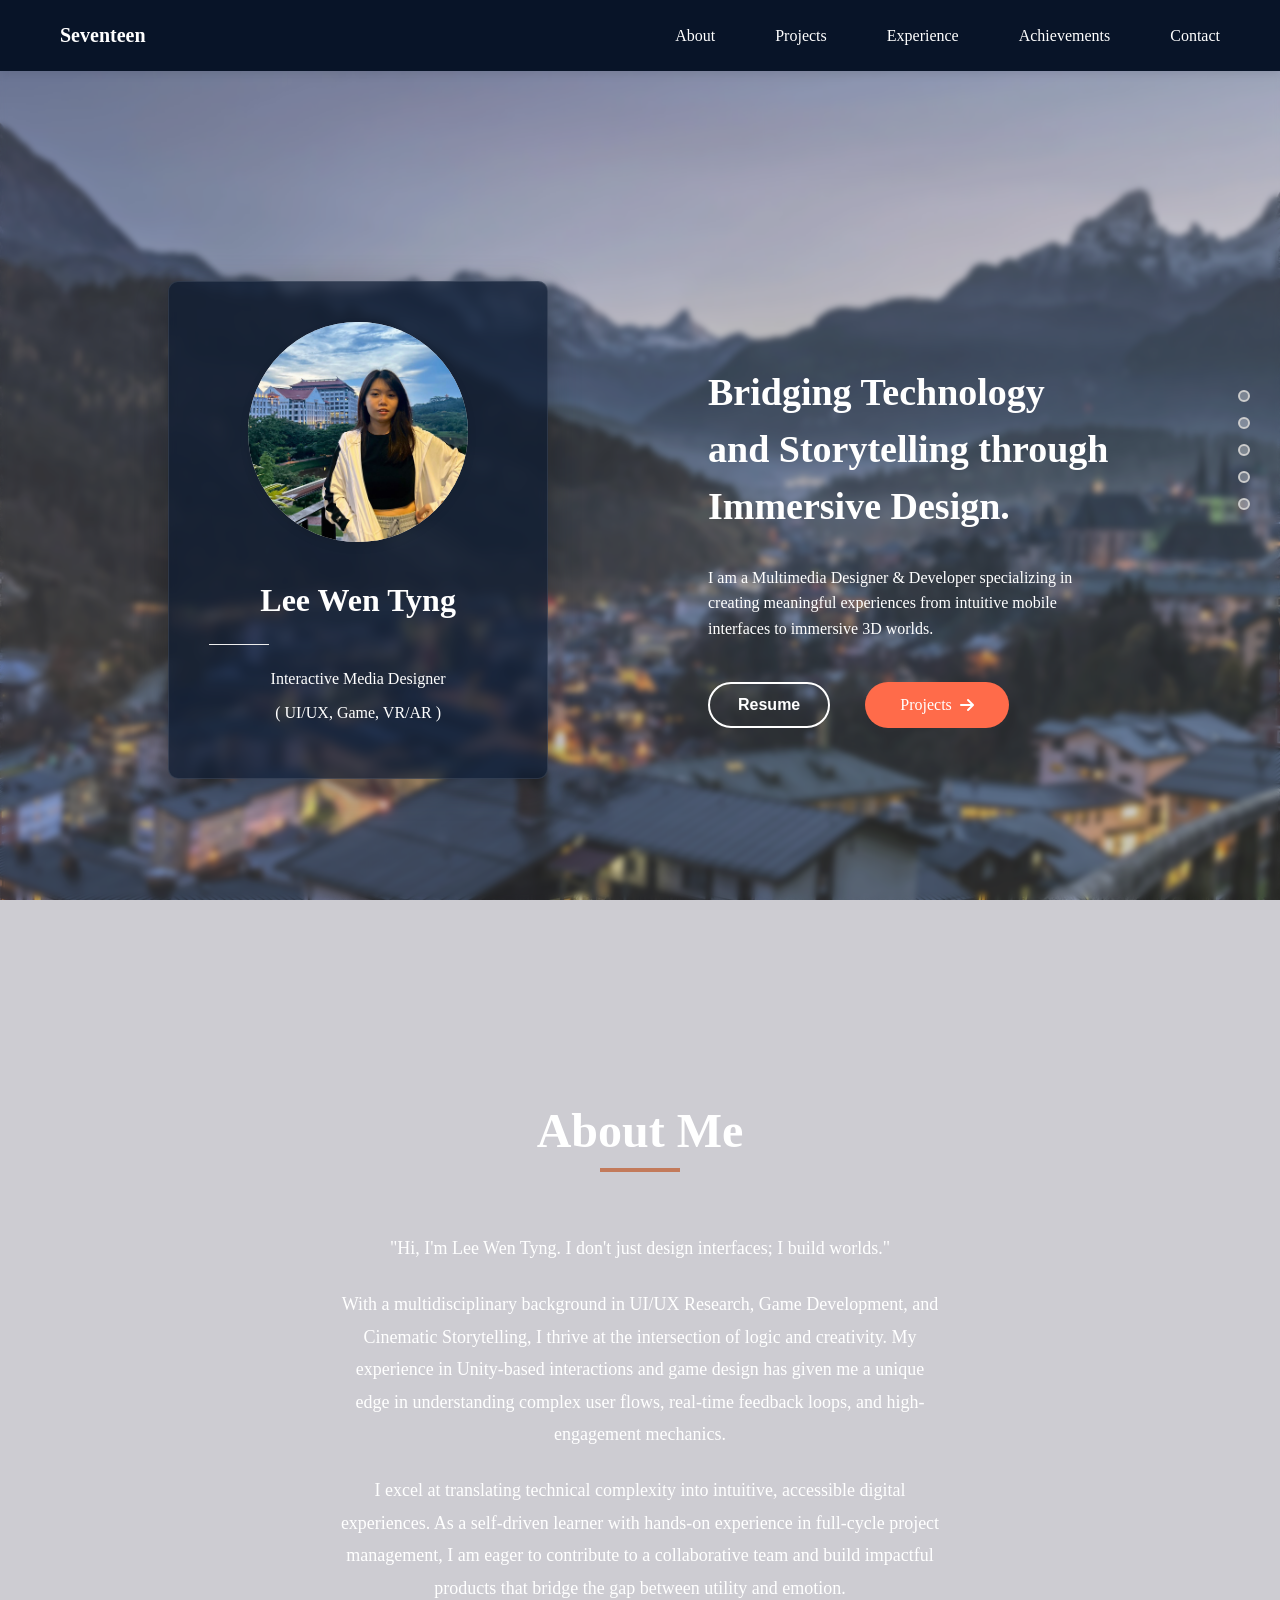
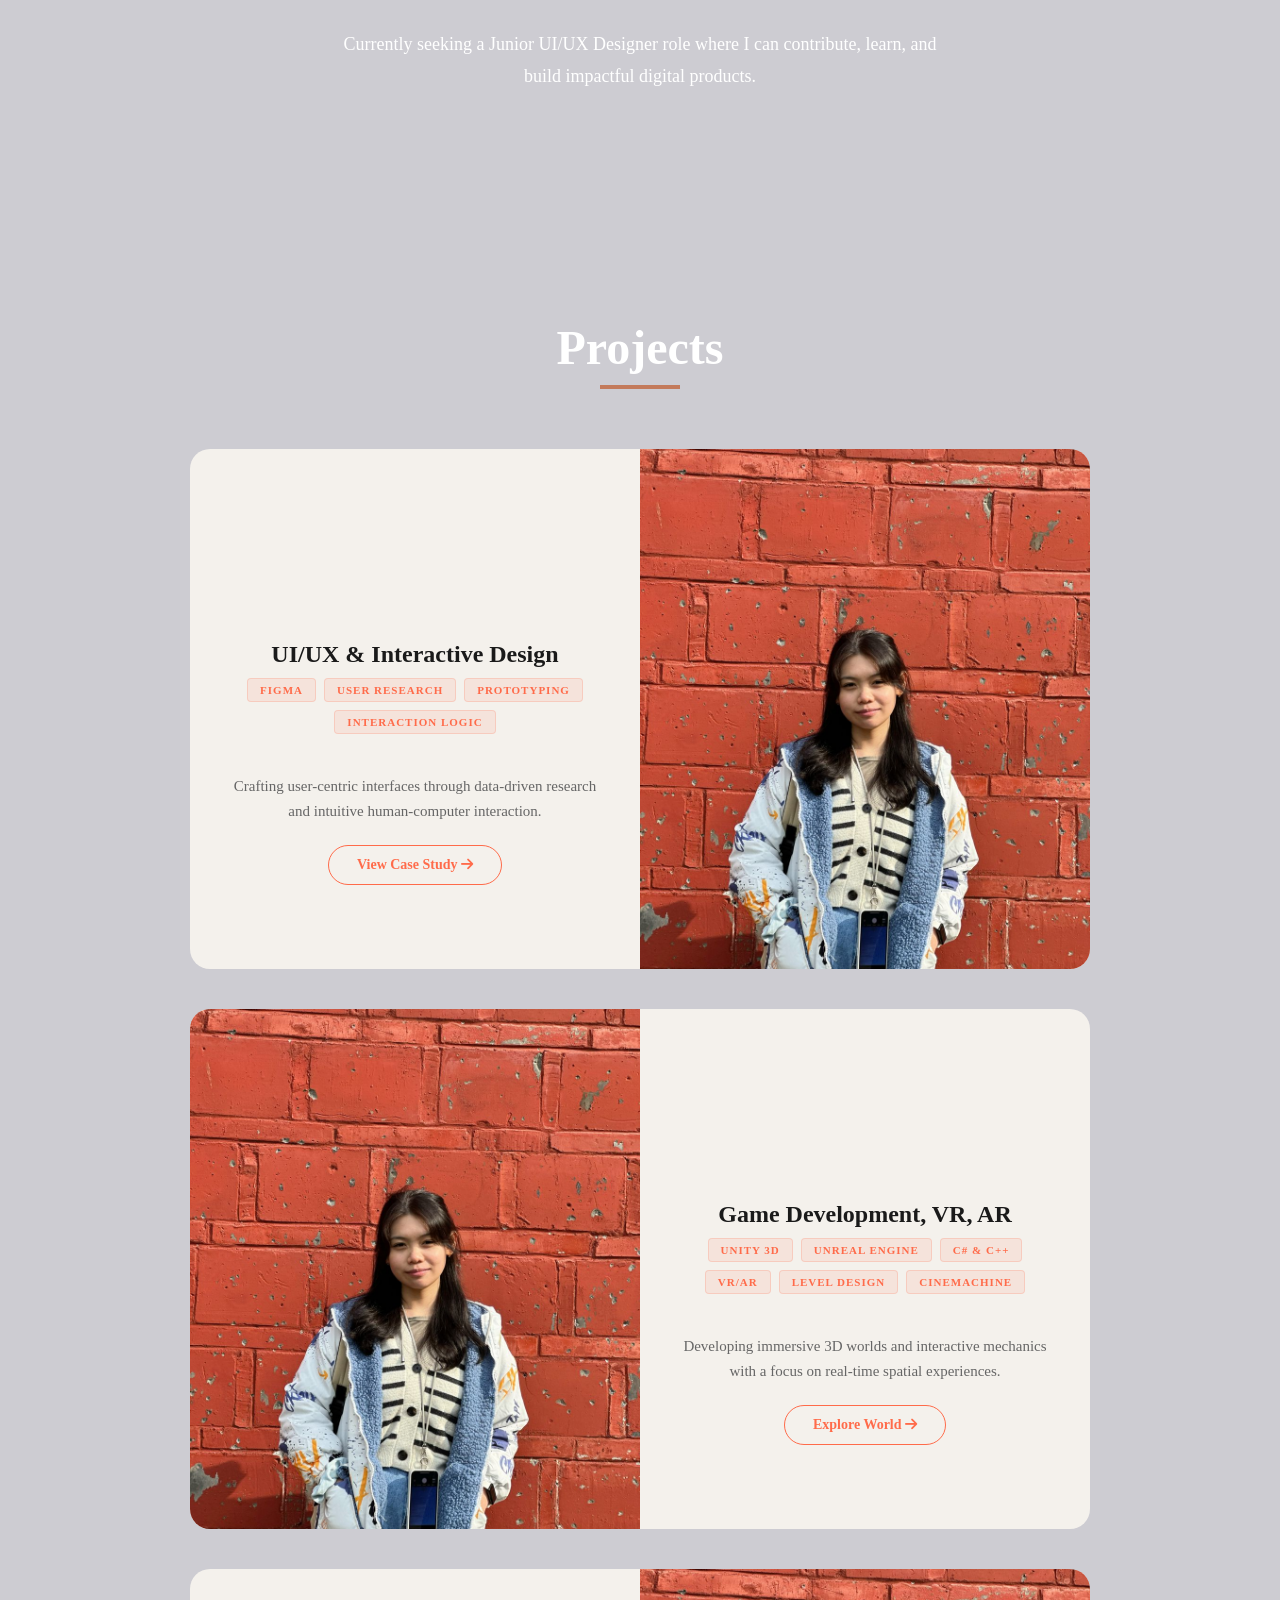
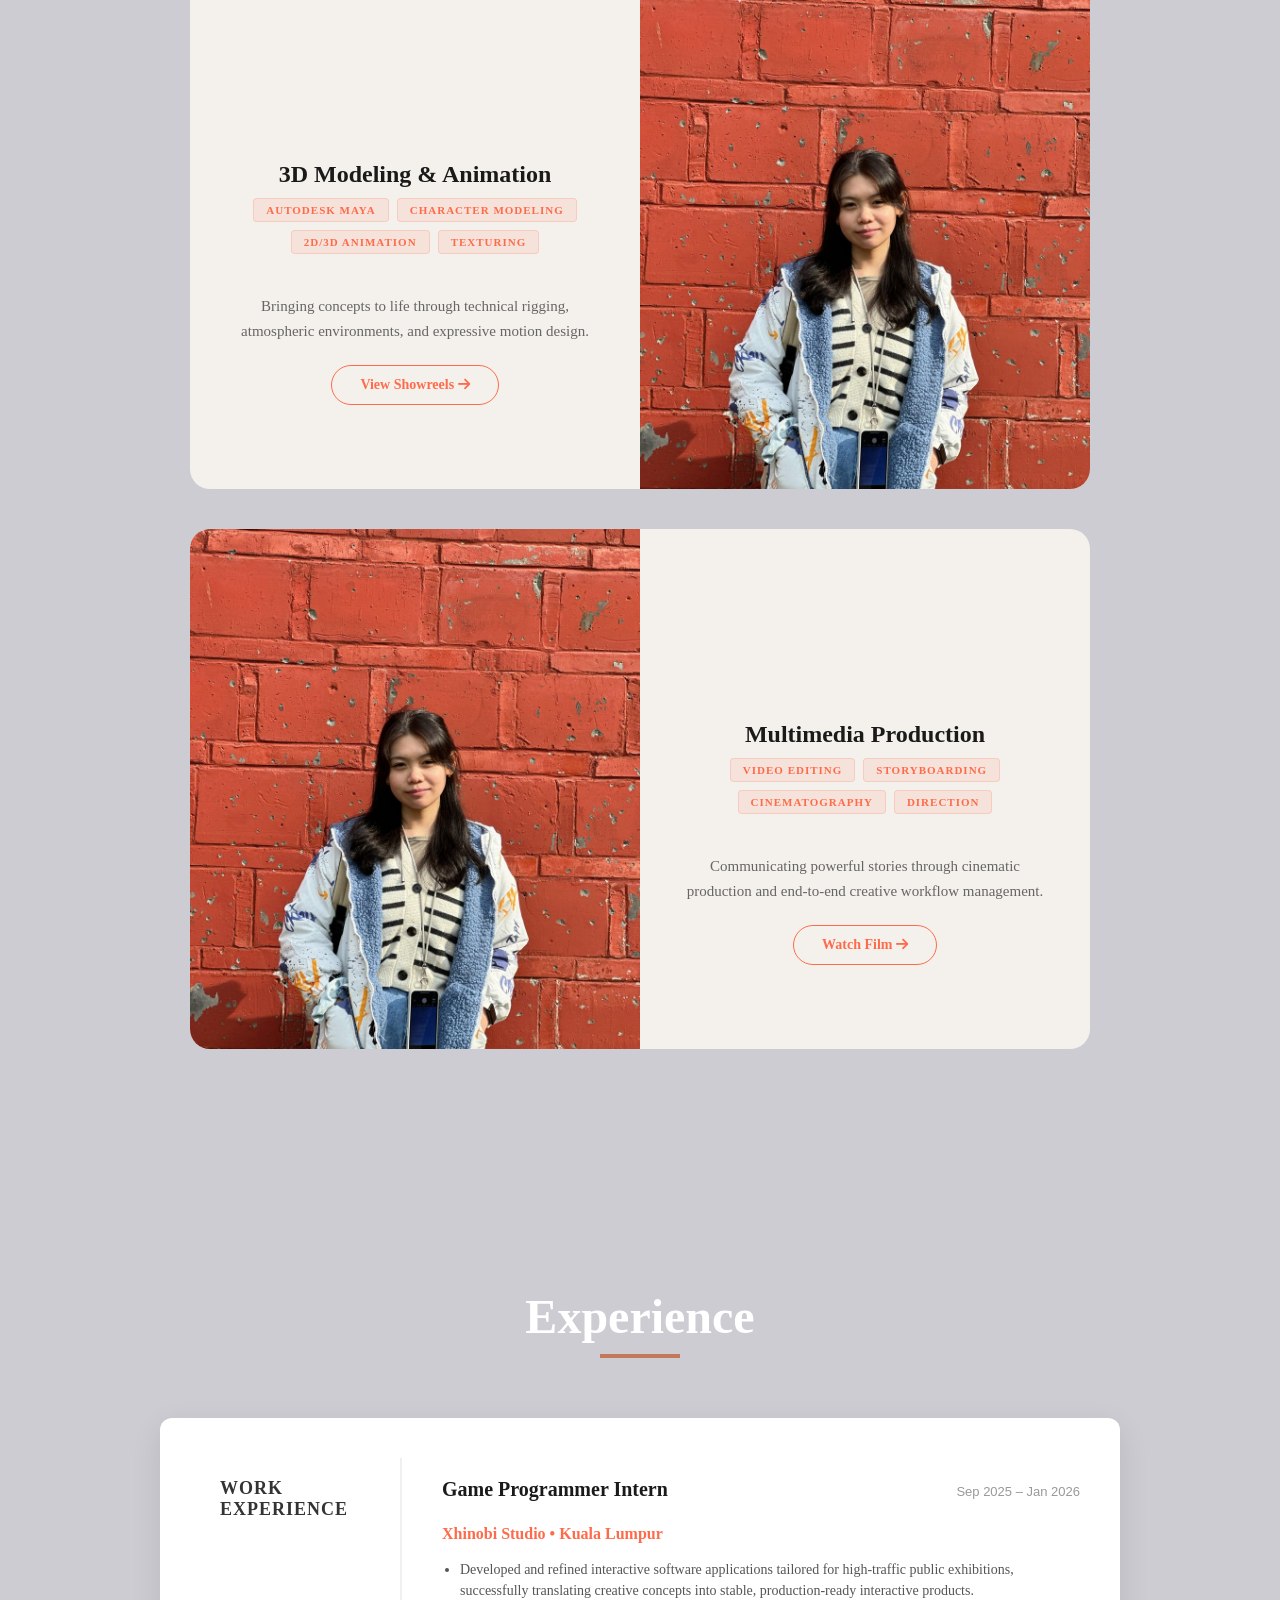
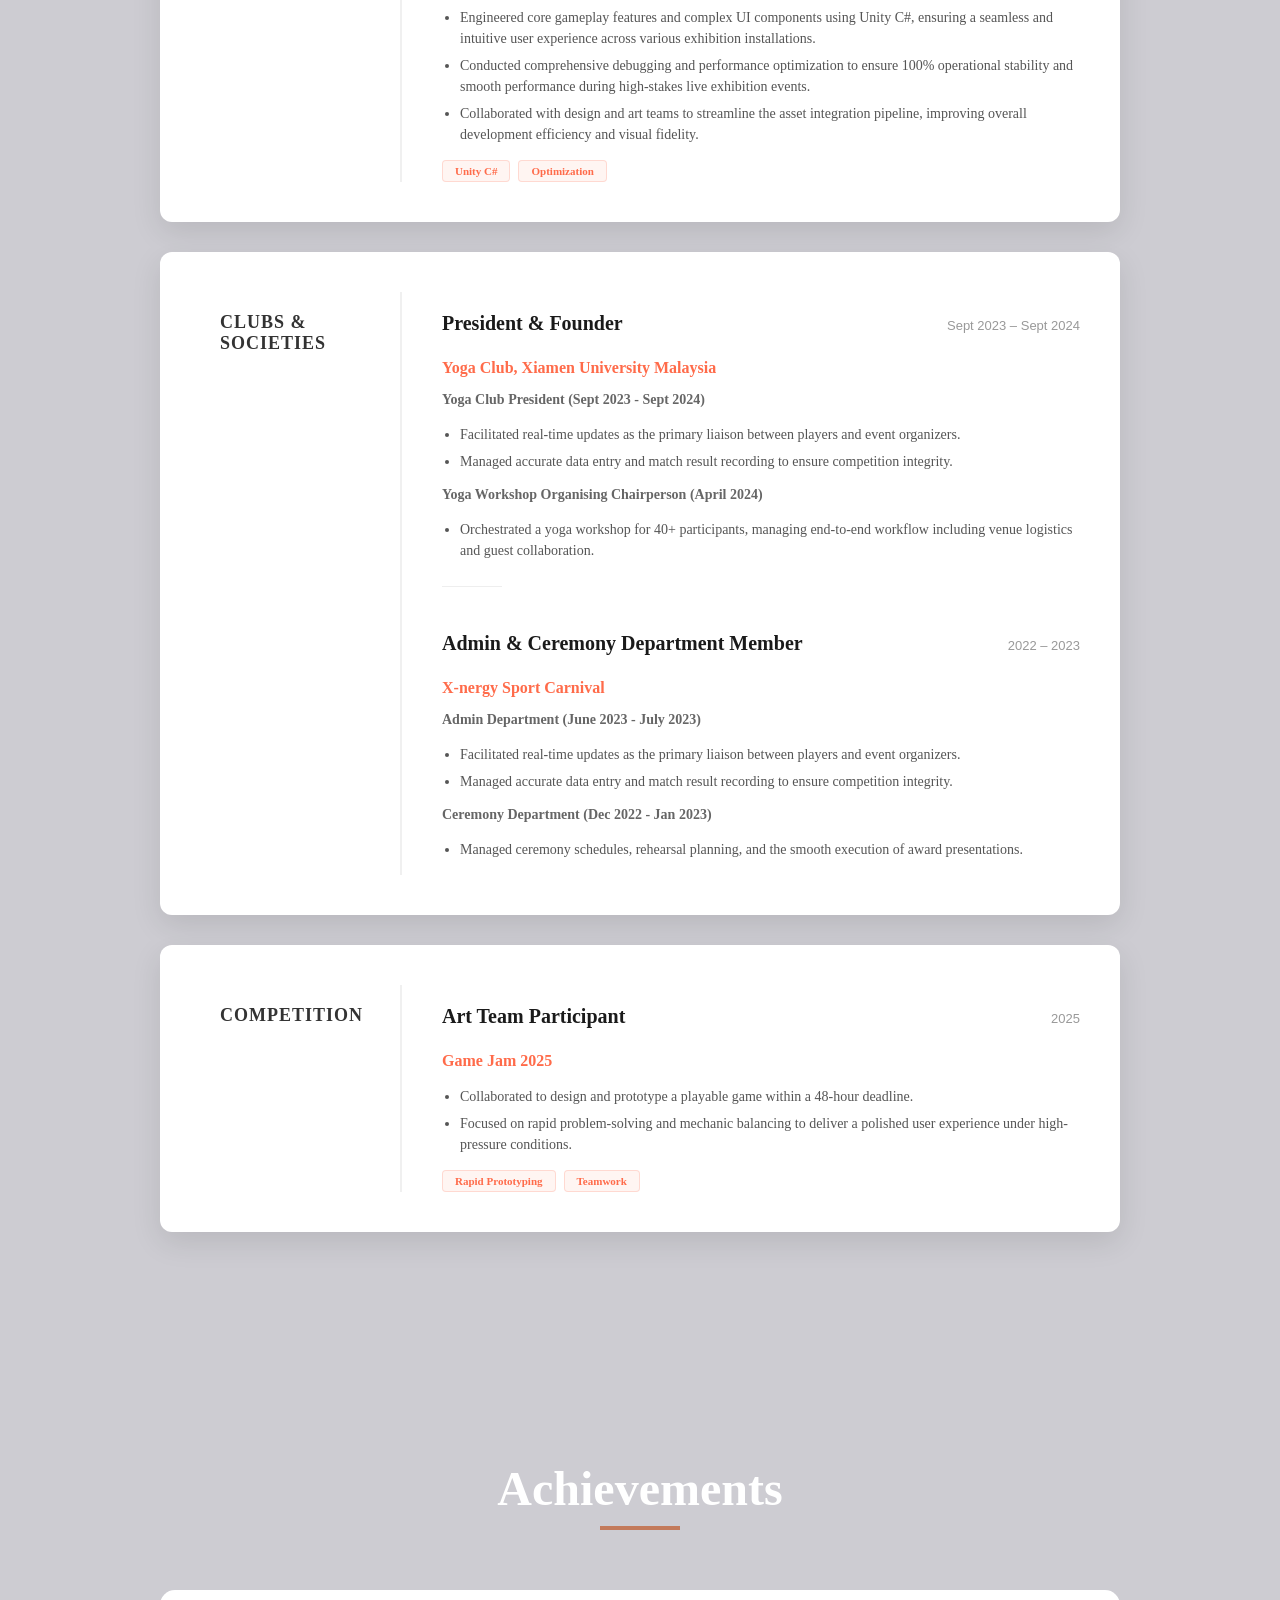
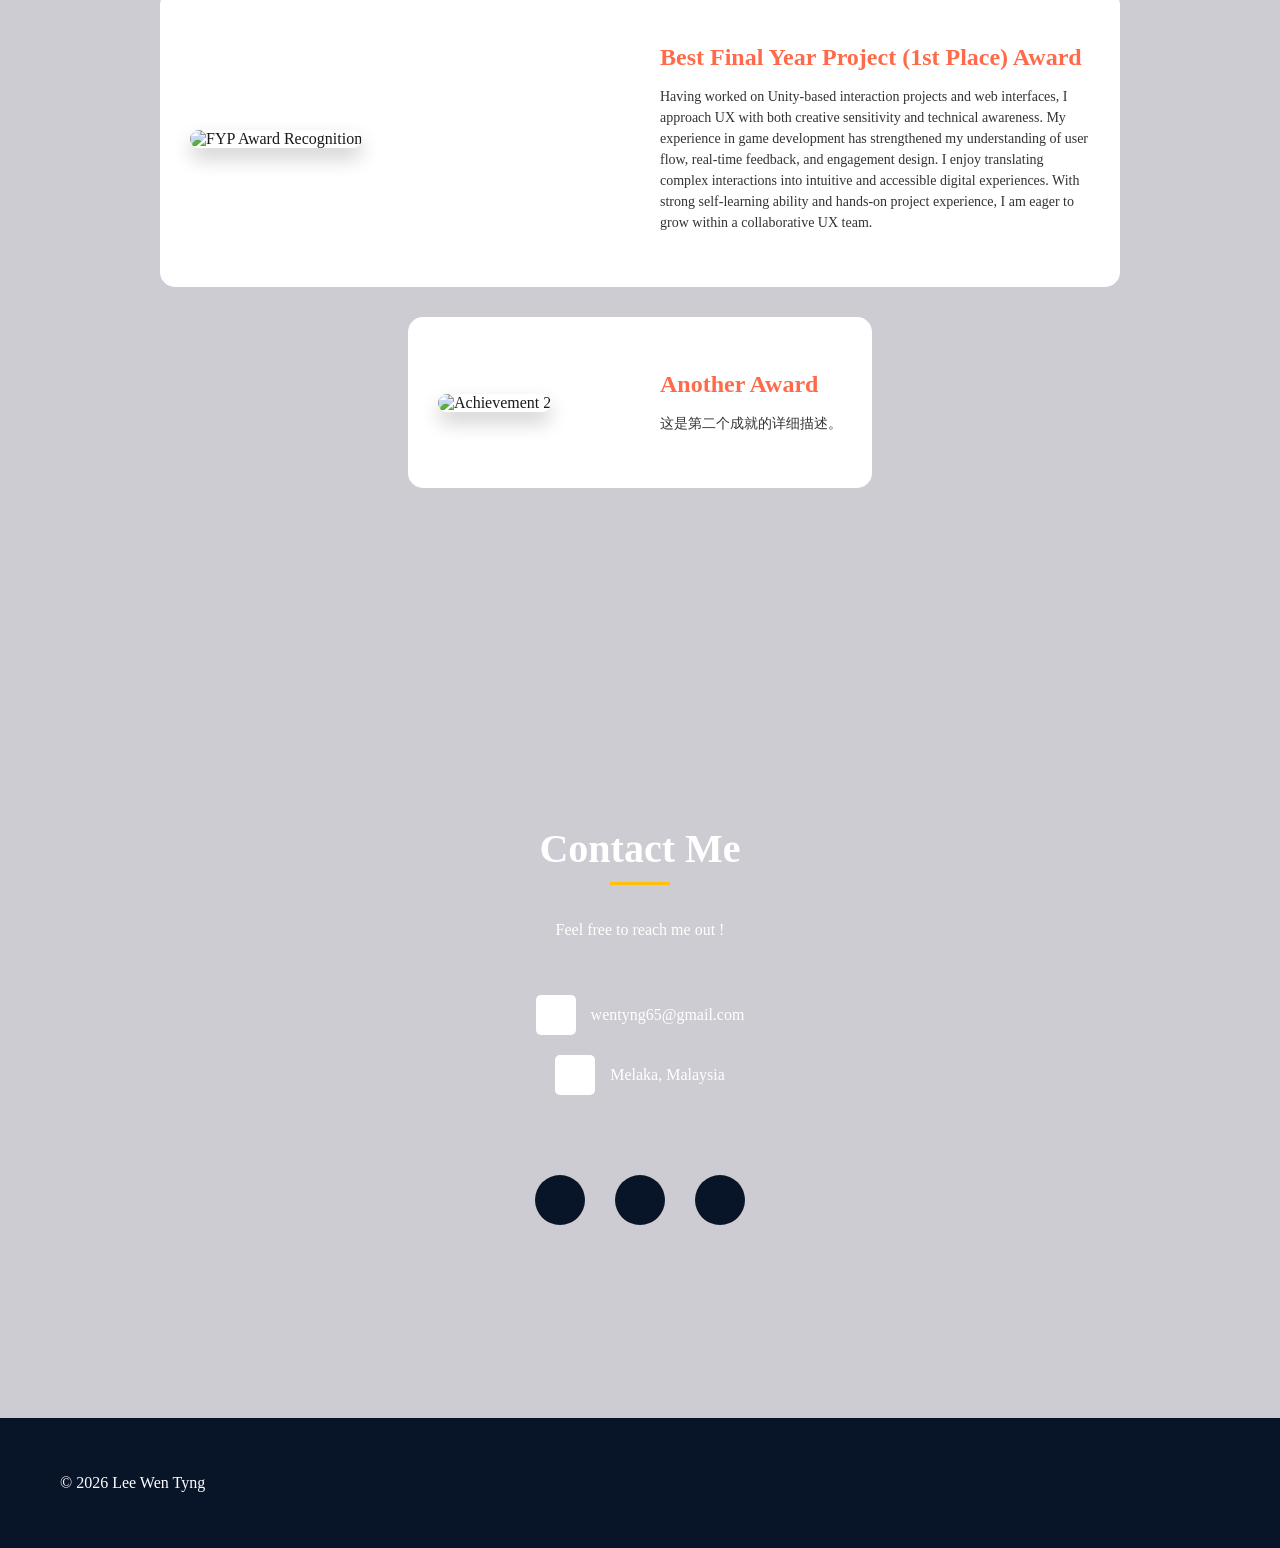
==== commit 25f44b0a: "Update index.html" ====
--- a/index.html
+++ b/index.html
@@ -11,7 +11,7 @@
 
   <header>
     <nav class="navbar">
-      <a href="#hero" class="logo">Lee Wen Tyng</a>
+      <a href="#hero" class="logo">Seventeen</a>
       <ul class="nav-links">
         <li><a href="#about">About</a></li>
         <li class="dropdown">
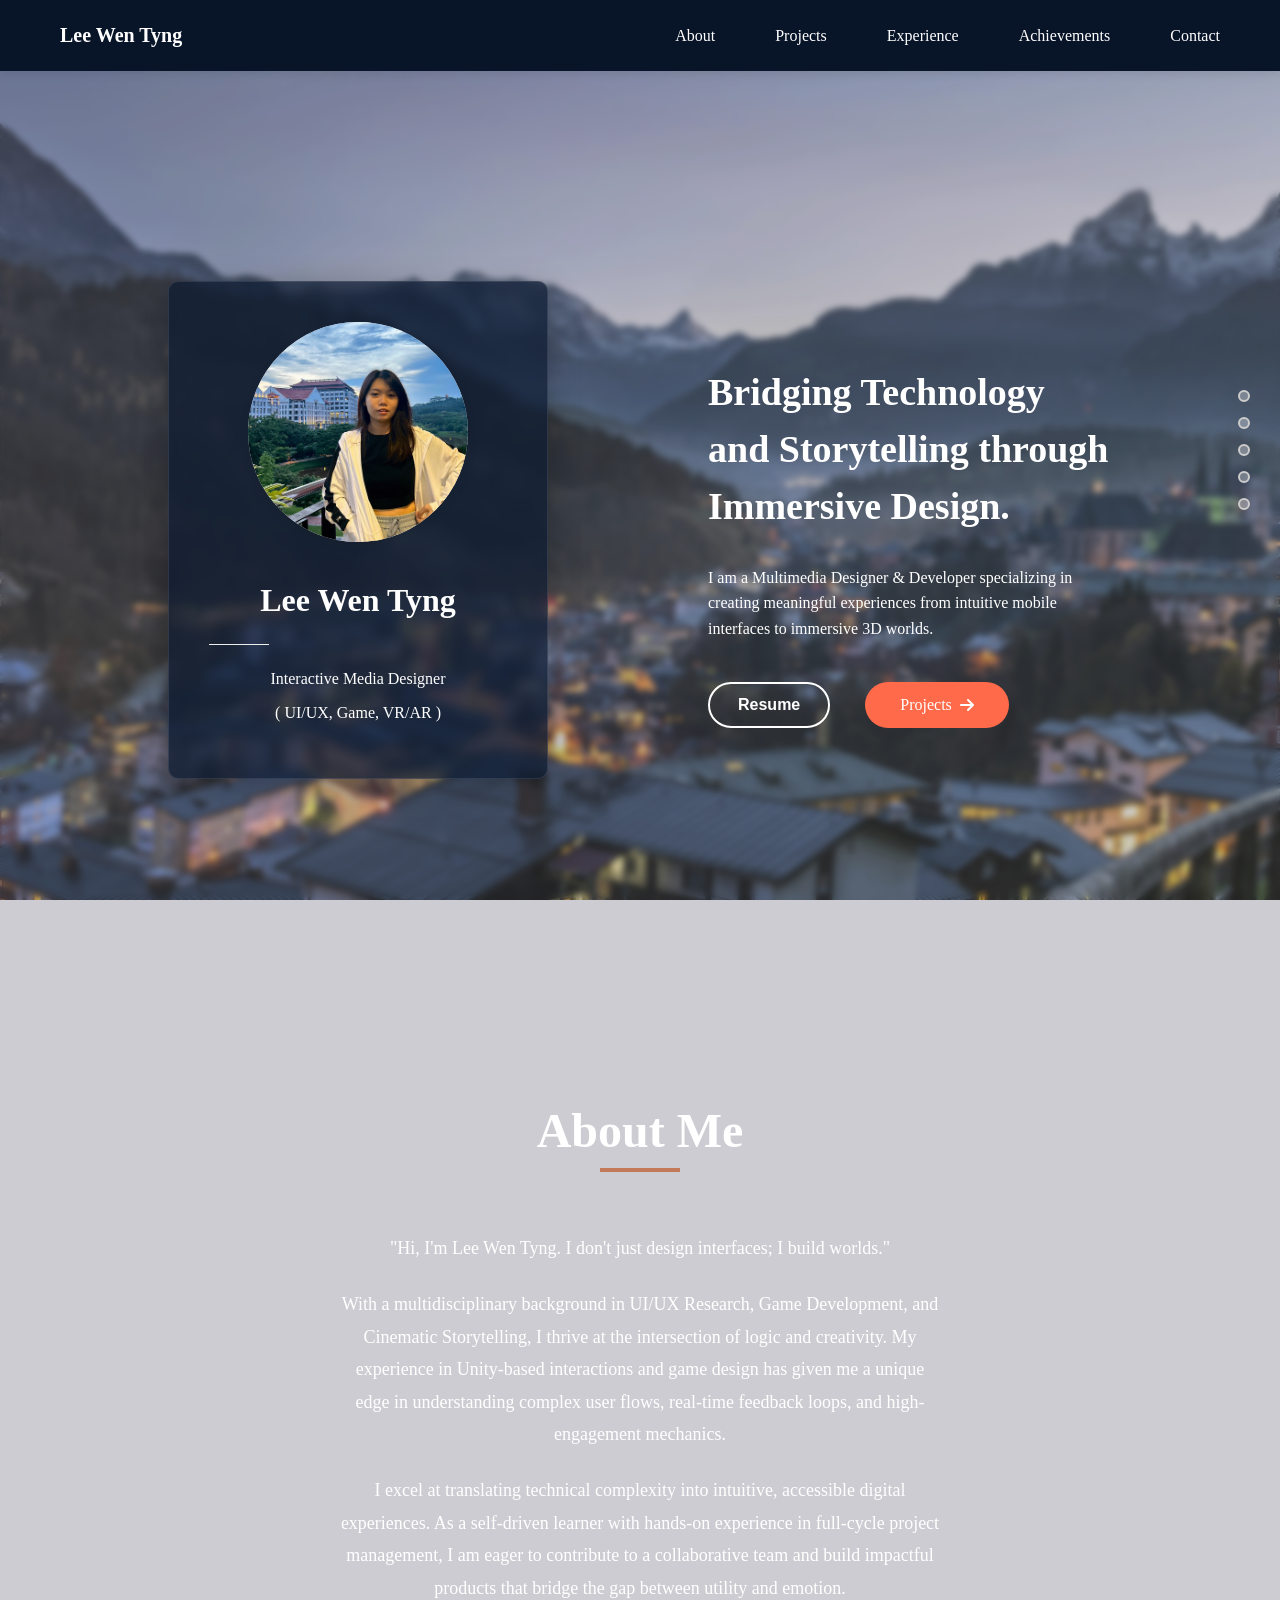
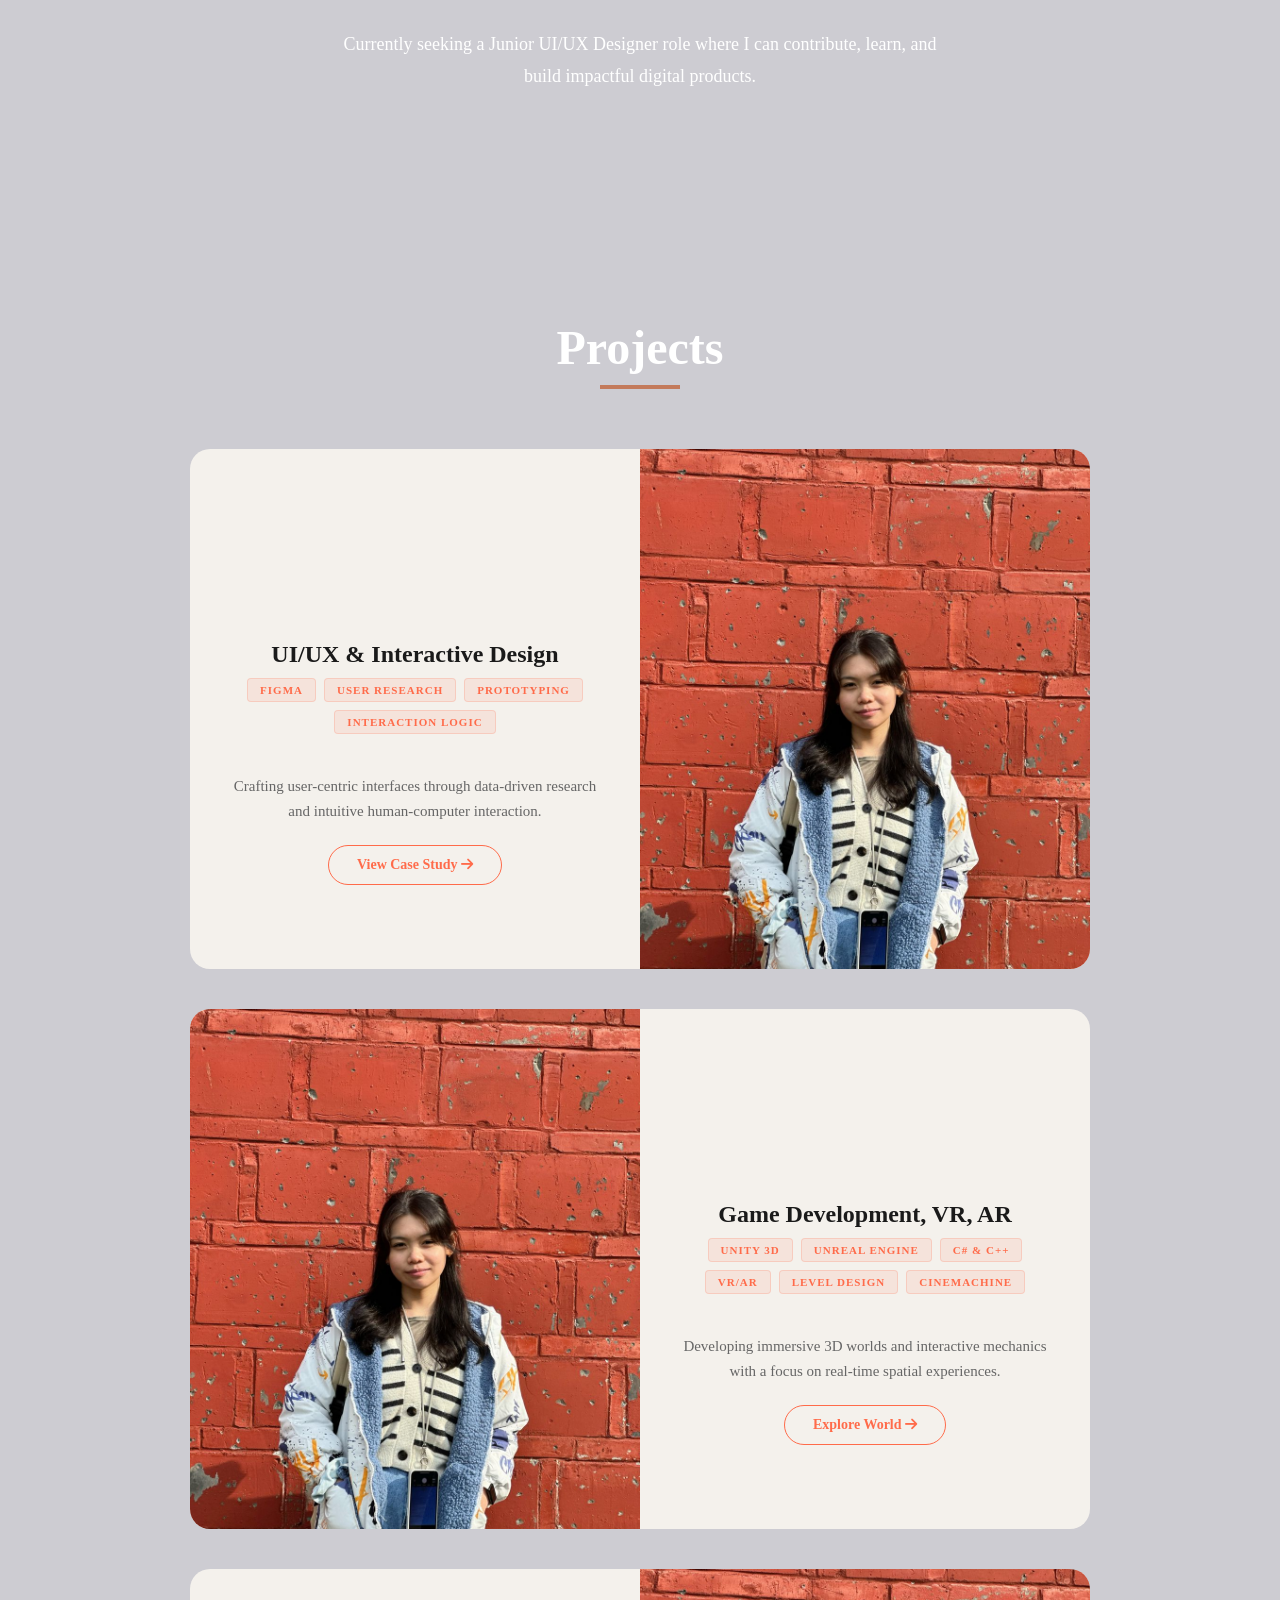
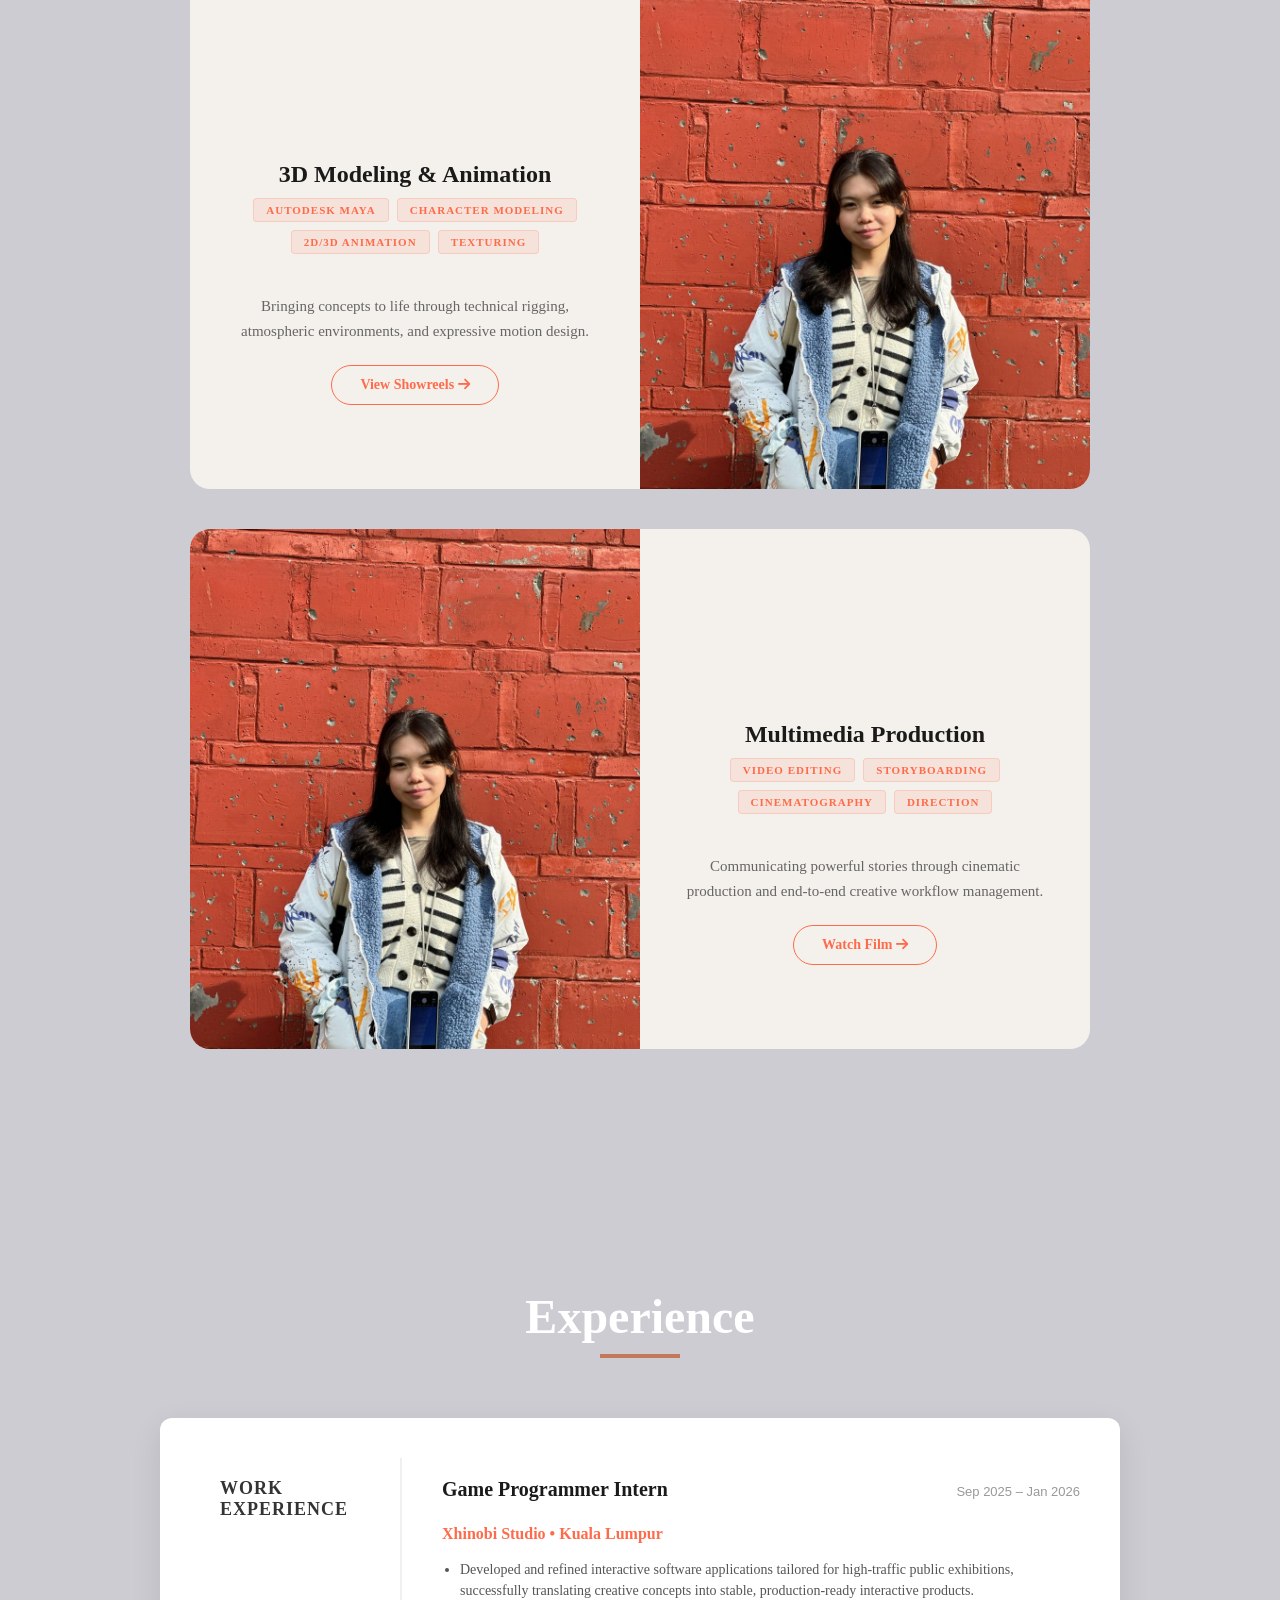
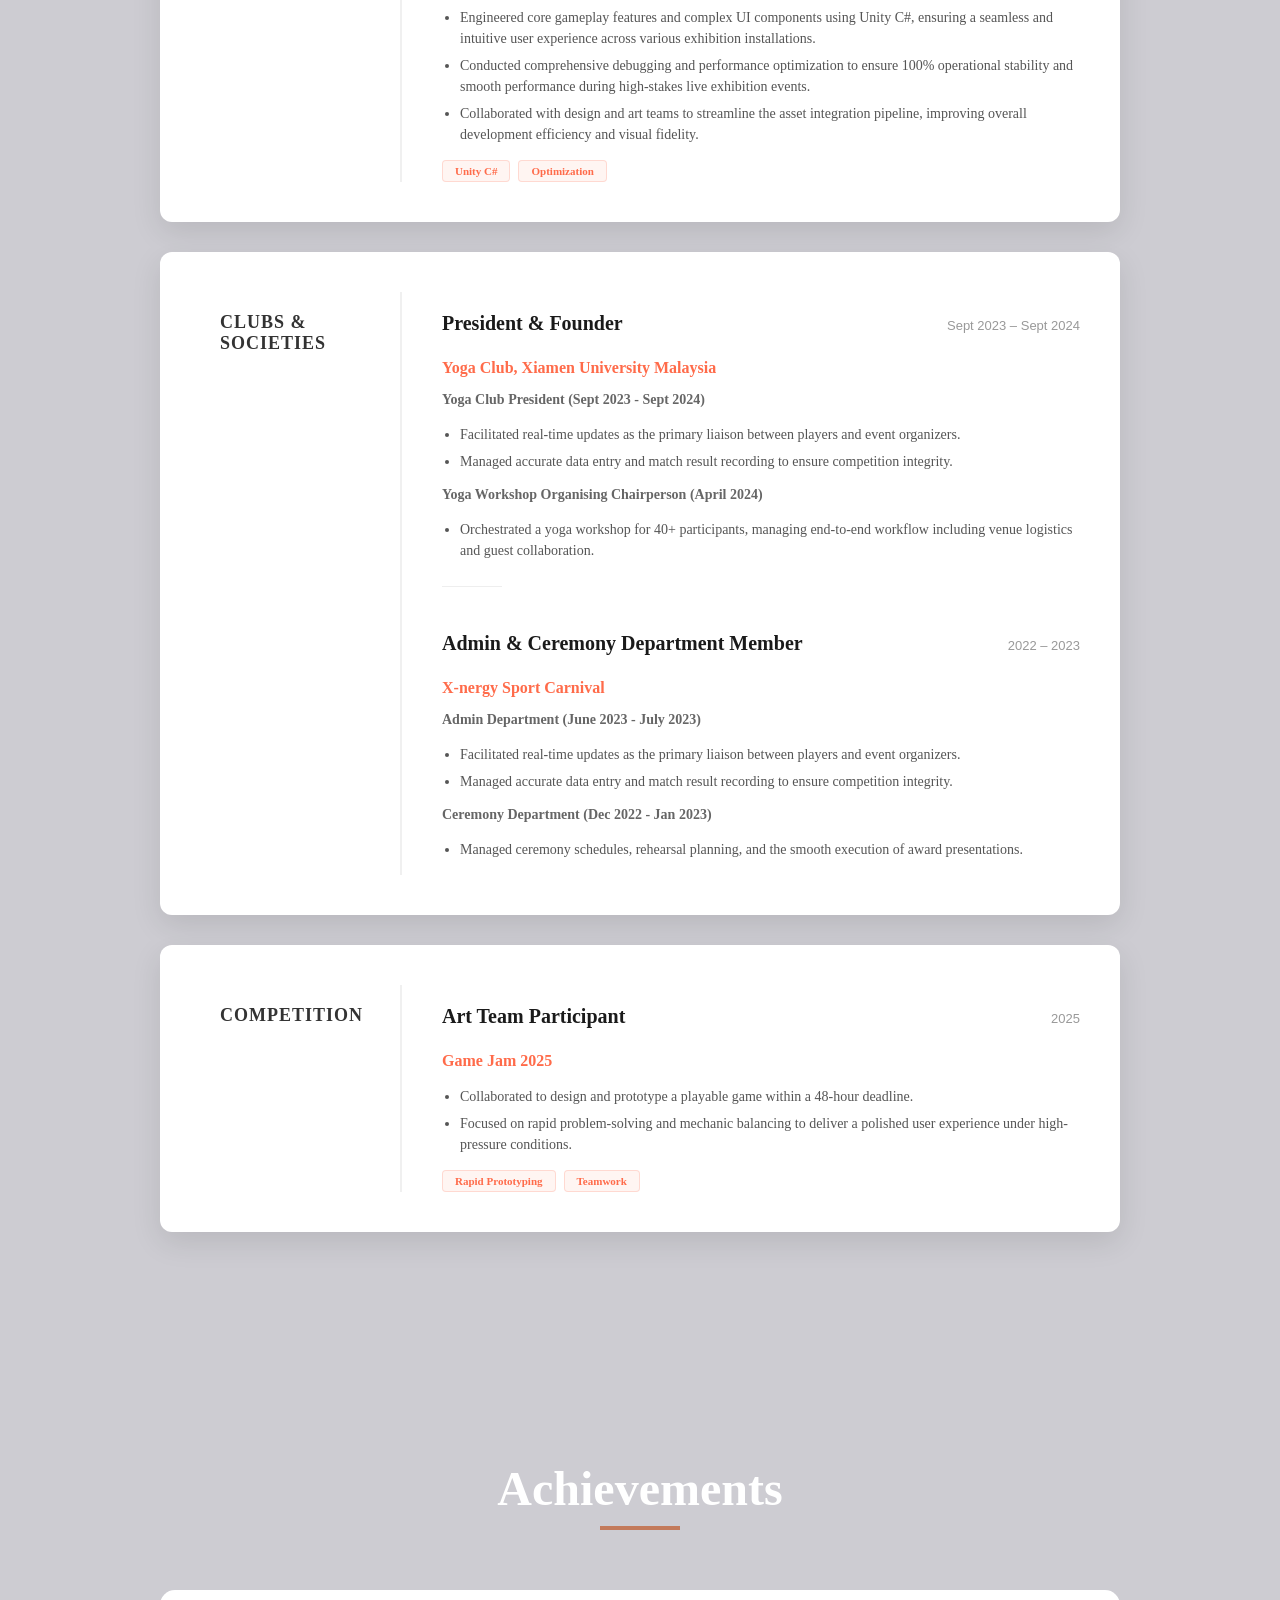
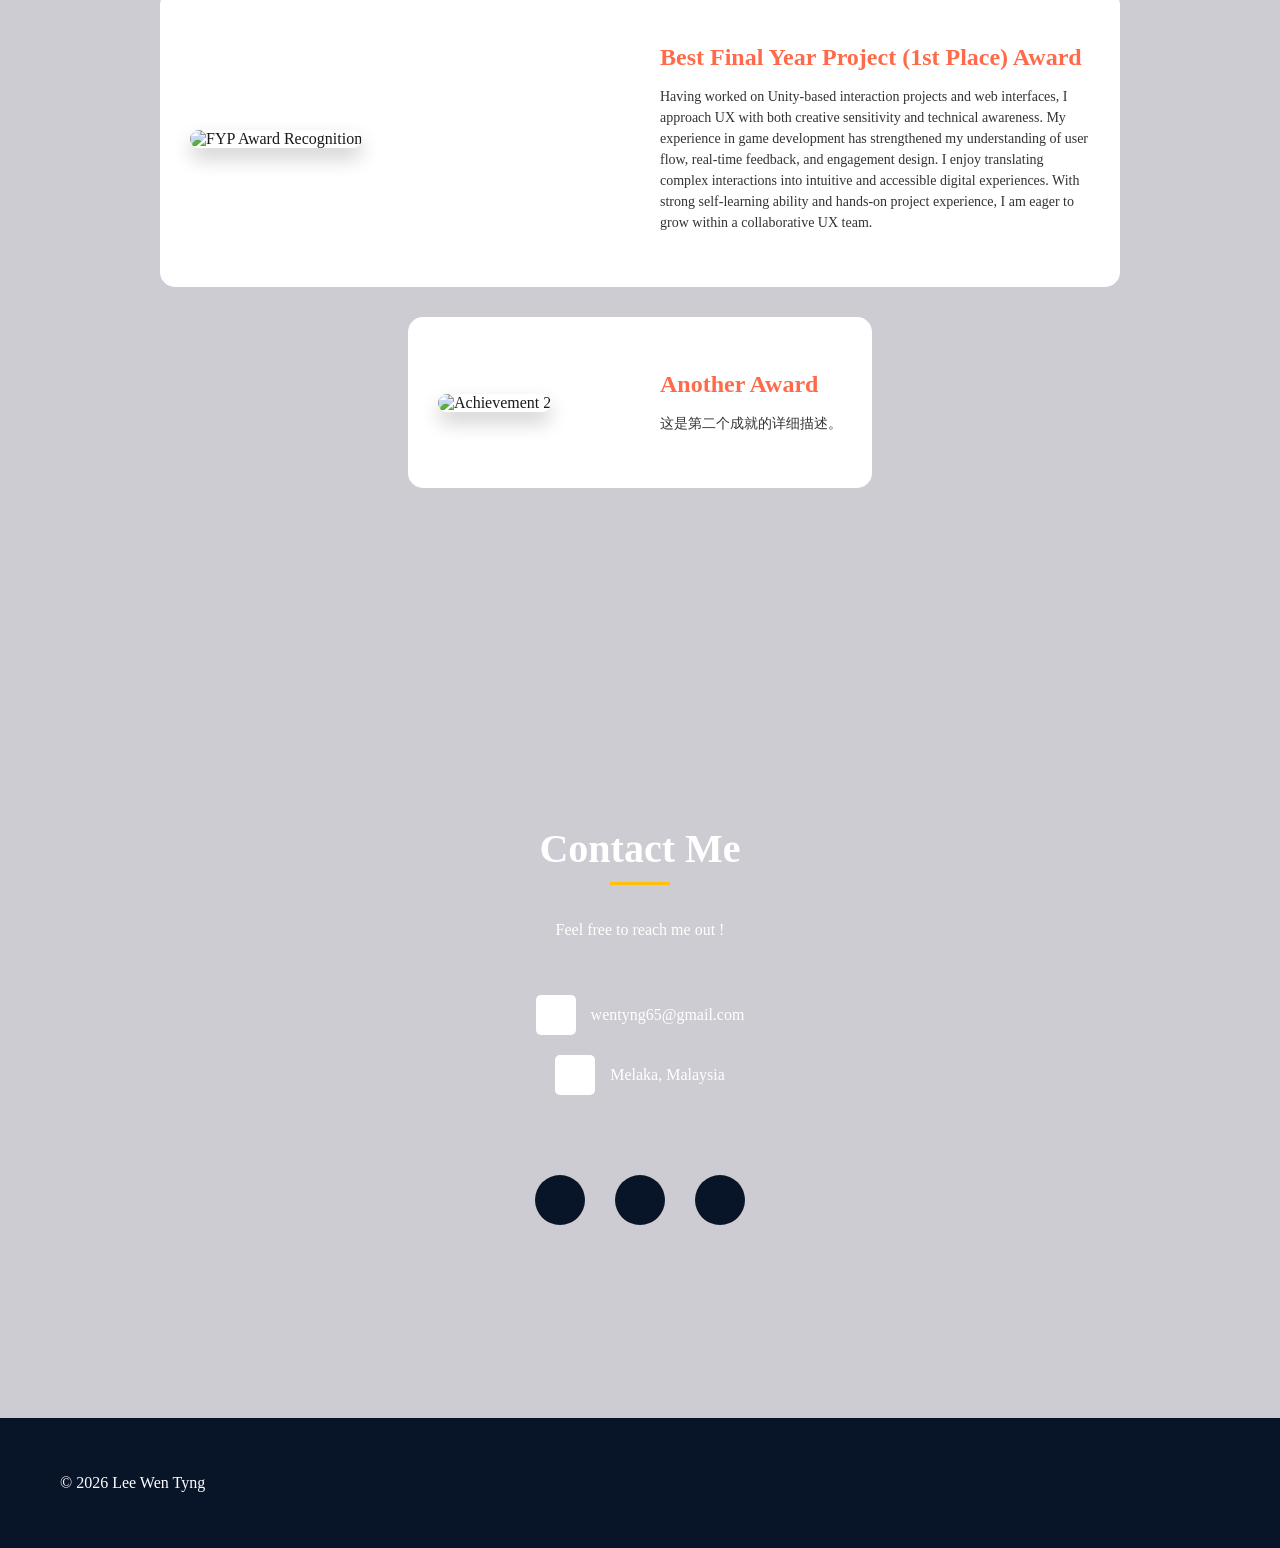
==== commit c83d9ec8: "12.33" ====
--- a/index.html
+++ b/index.html
@@ -11,14 +11,14 @@
 
   <header>
     <nav class="navbar">
-      <a href="#hero" class="logo">Seventeen</a>
+      <a href="#hero" class="logo">Lee Wen Tyng</a>
       <ul class="nav-links">
         <li><a href="#about">About</a></li>
         <li class="dropdown">
           <a href="index.html#projects">Projects</a>
           <ul class="dropdown-menu">
-            <li><a href="gamedev.html">UI/UX & Interactive Design</a></li>
-            <li><a href="fyp.html">Game/VR/AR</a></li>
+            <li><a href="uiux.html">UI/UX & Interactive Design</a></li>
+            <li><a href="gamedev.html">Game/VR/AR</a></li>
             <li><a href="uiux.html">3D Modeling & Animation</a></li>
             <li><a href="env-design.html">Multimedia Production</a></li>
           </ul>
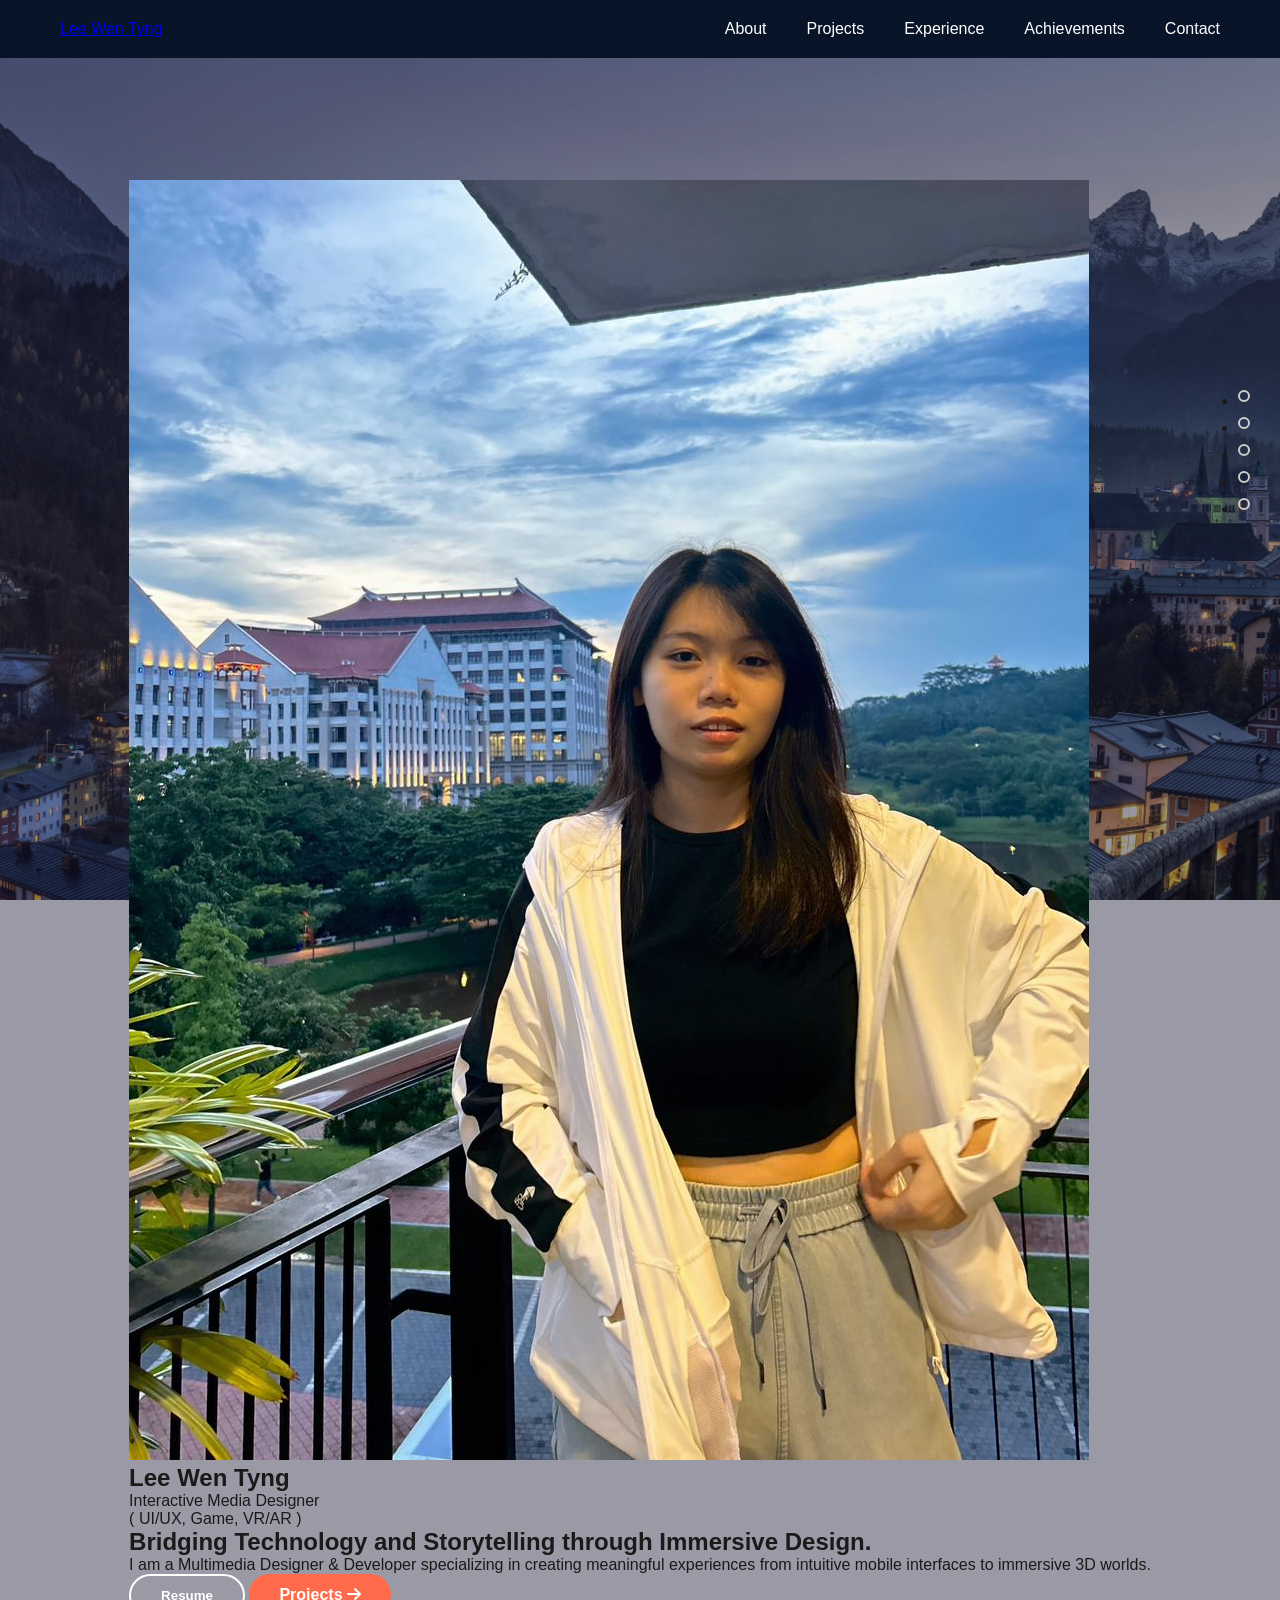
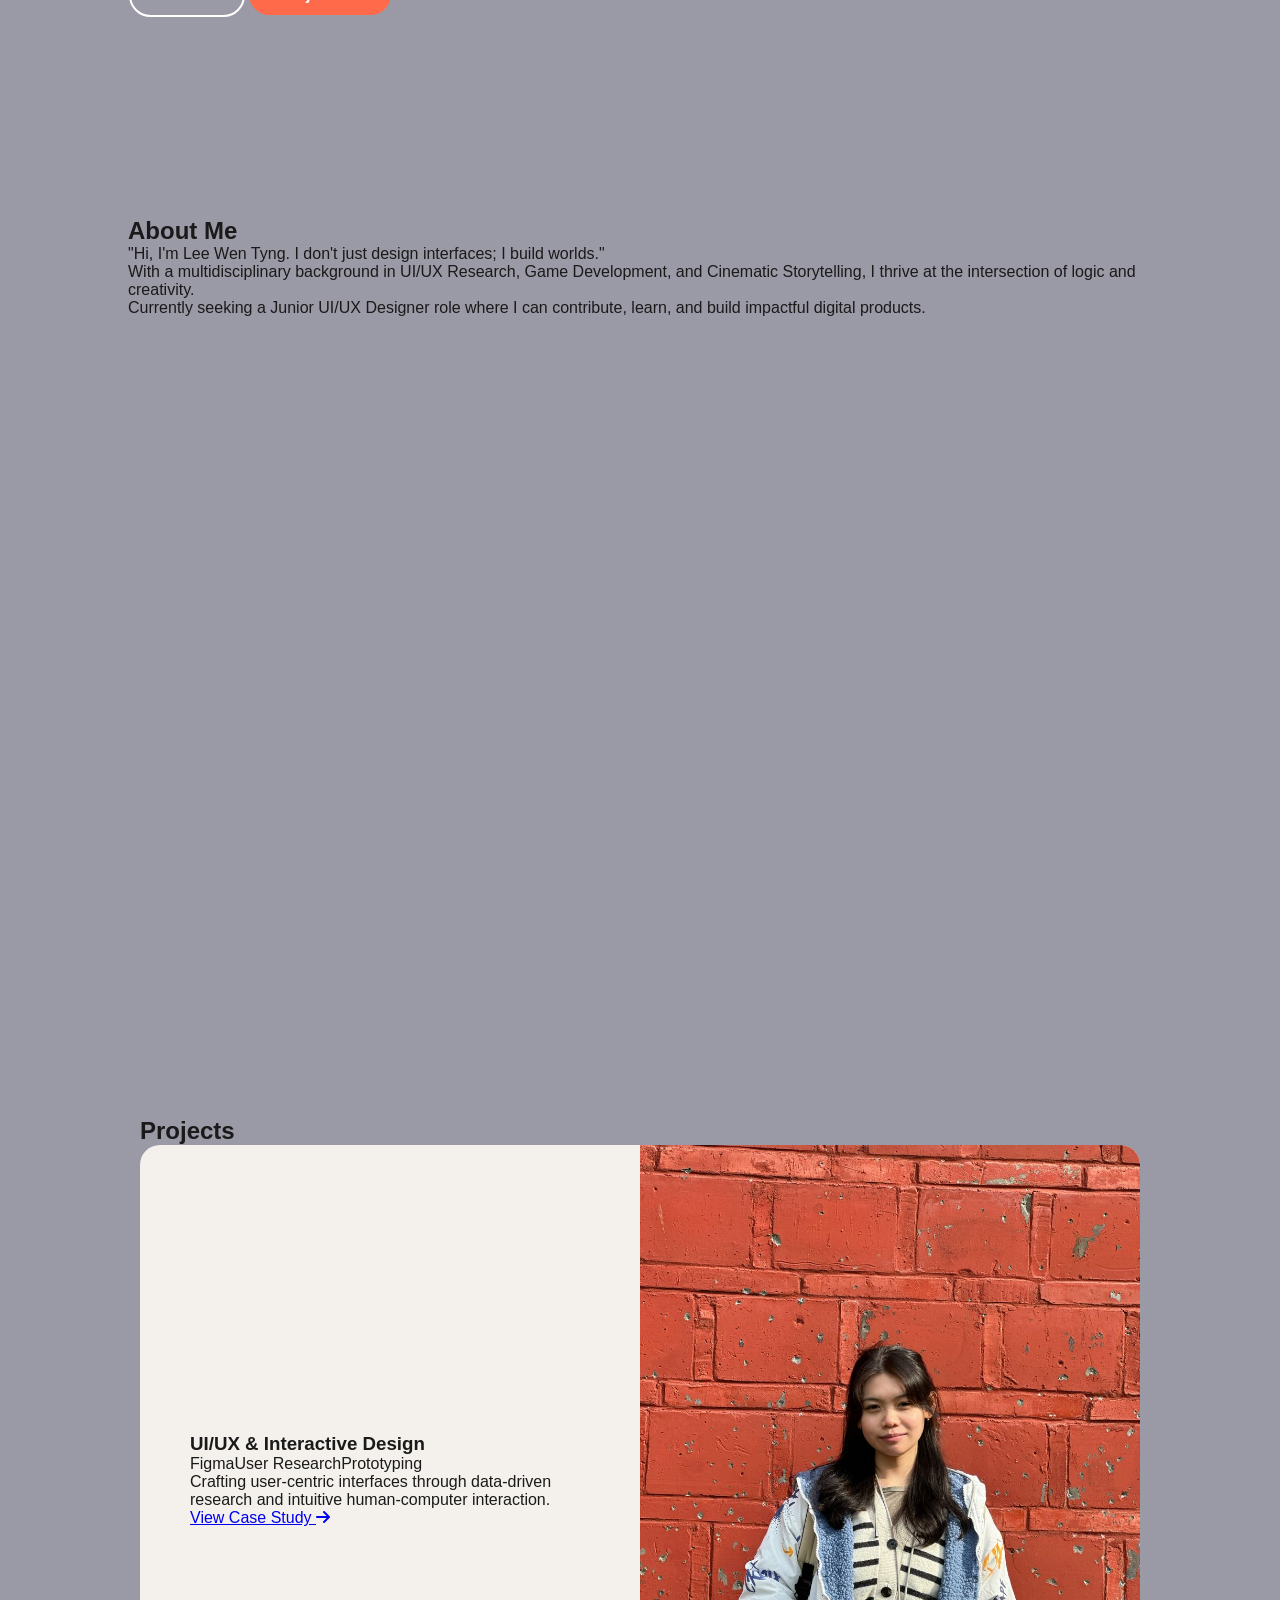
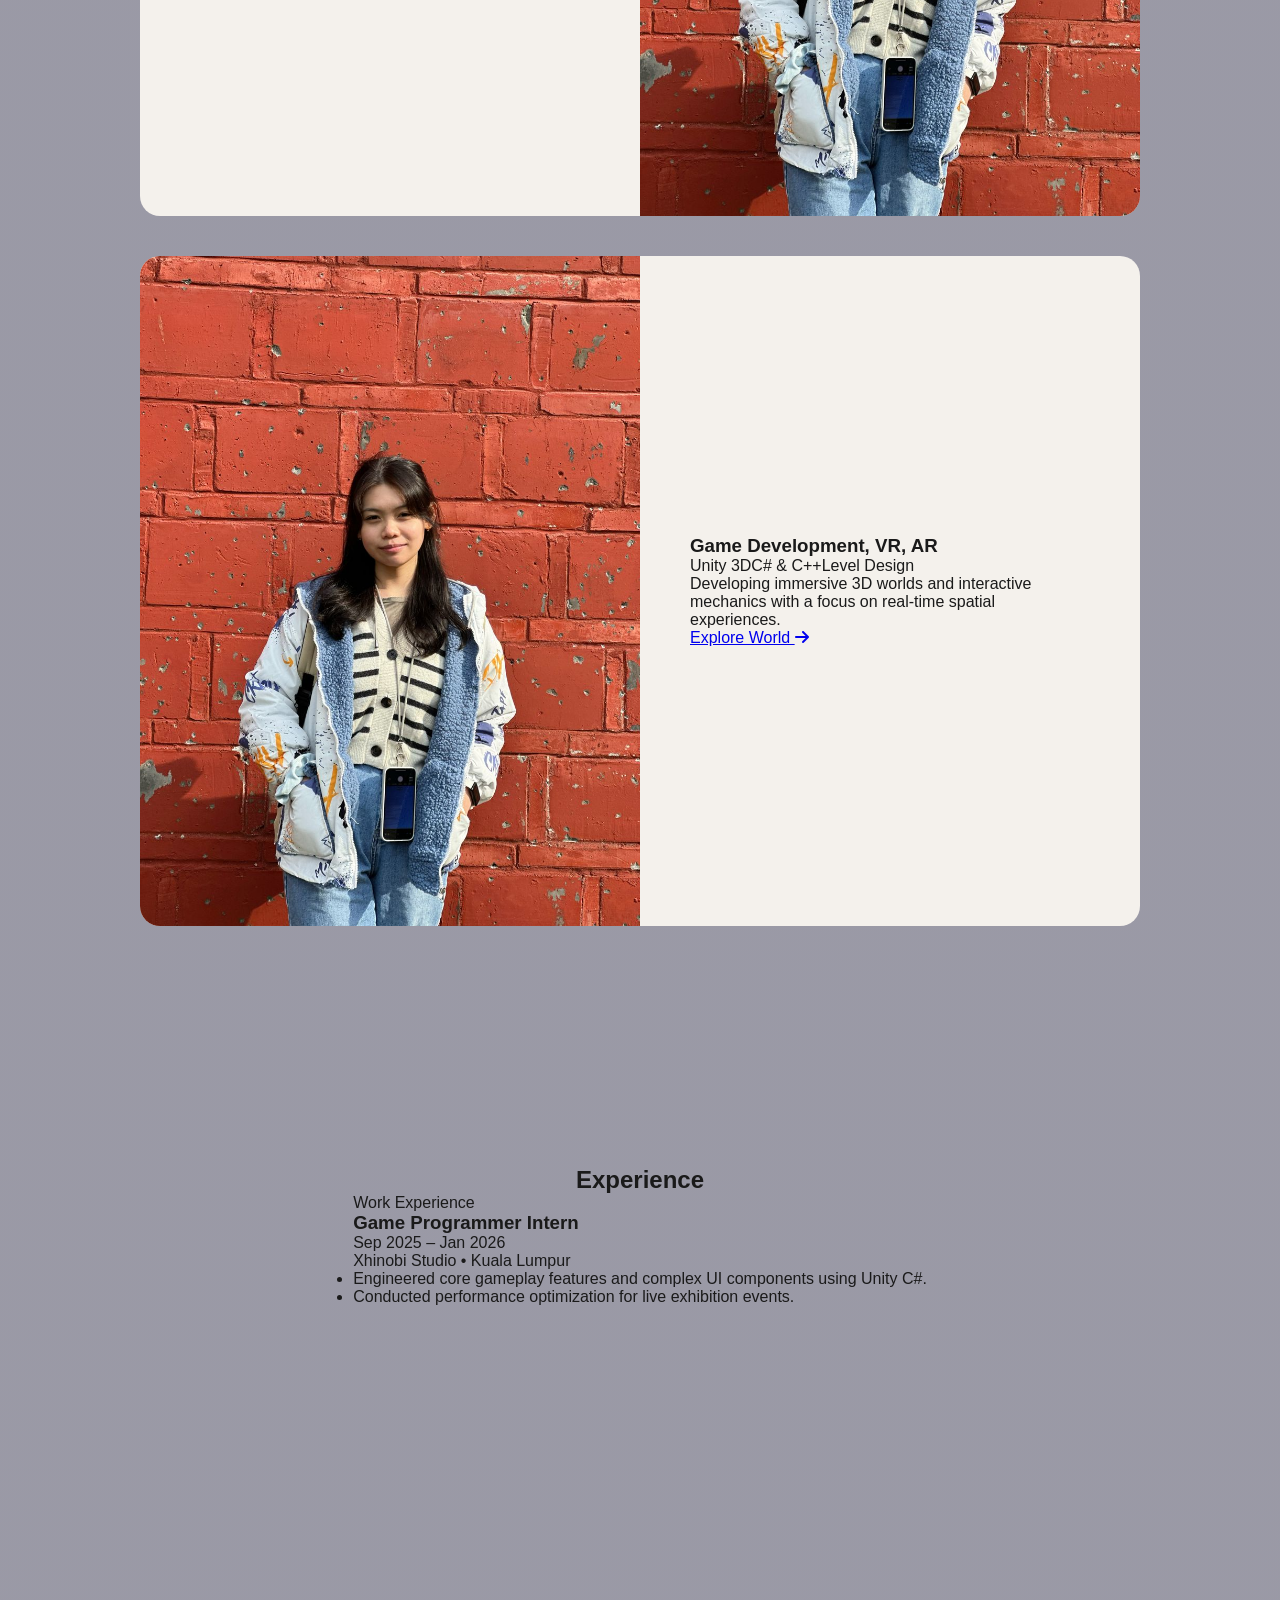
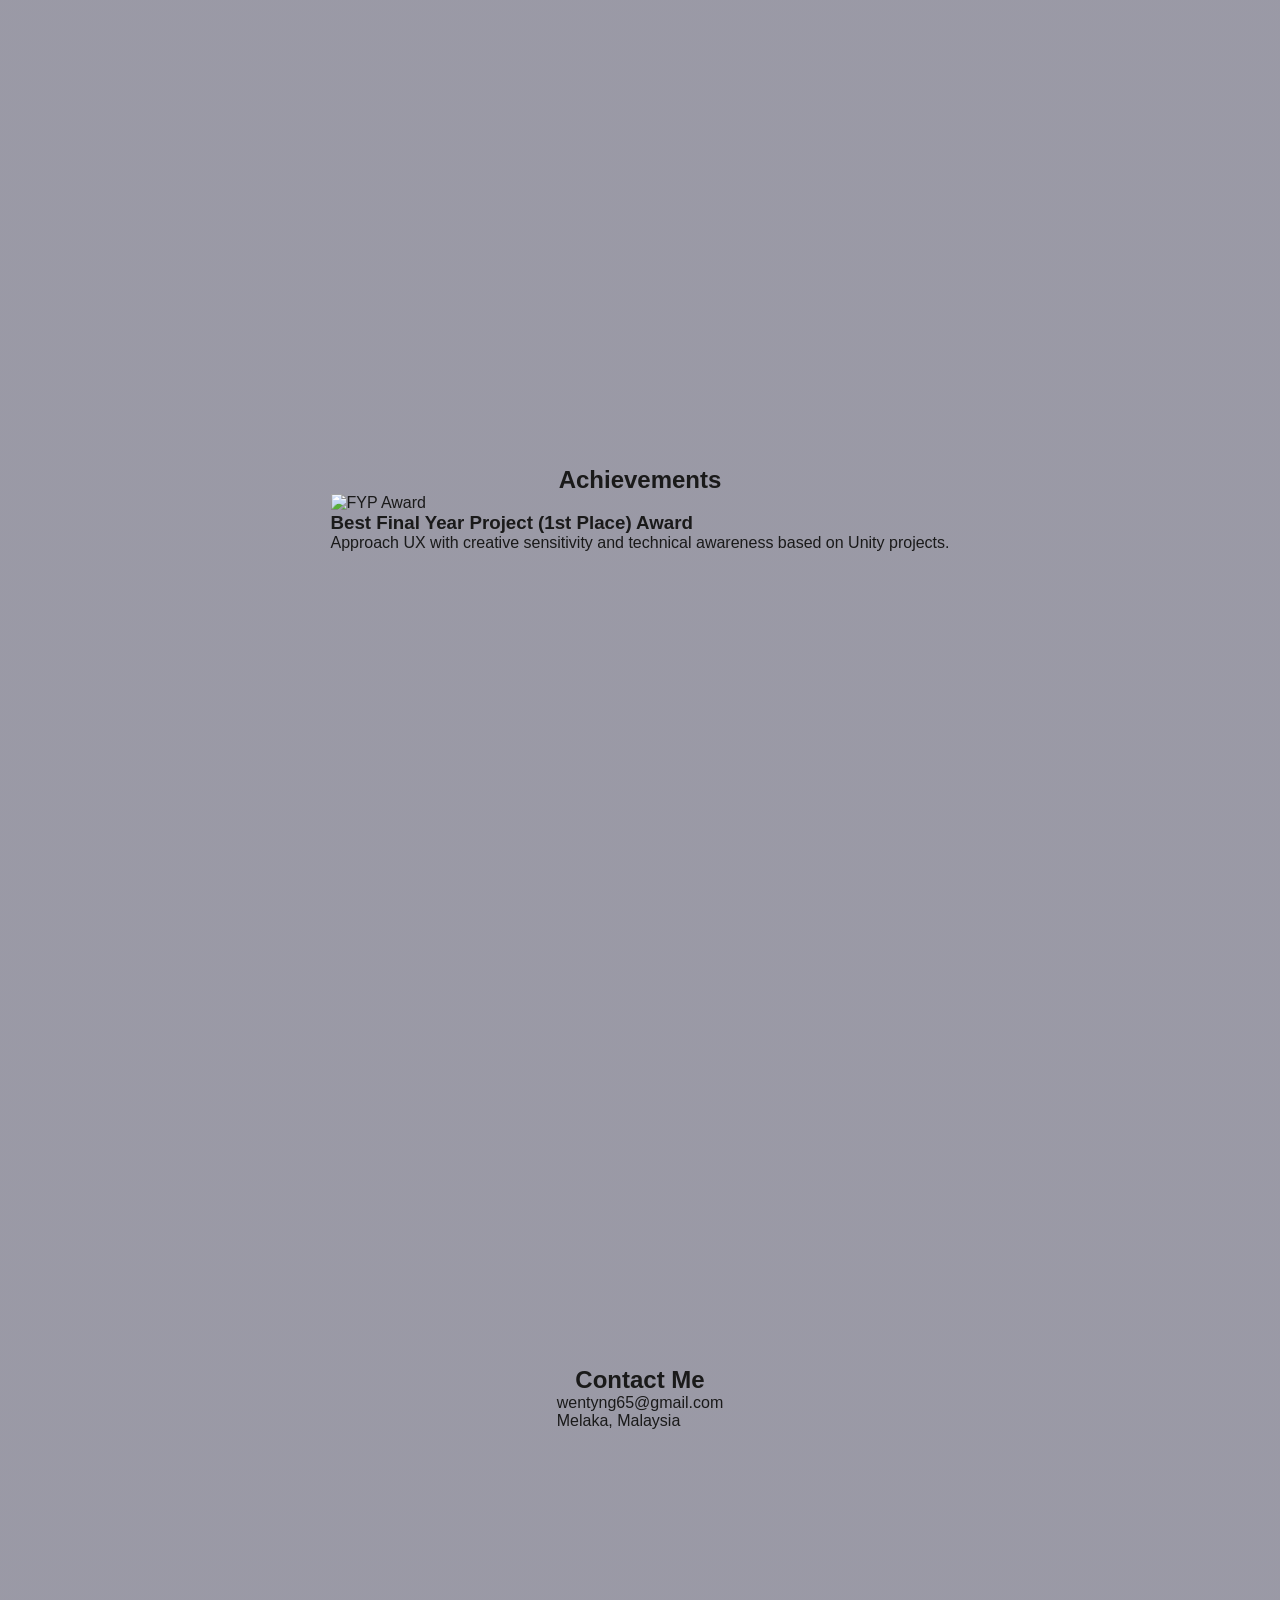
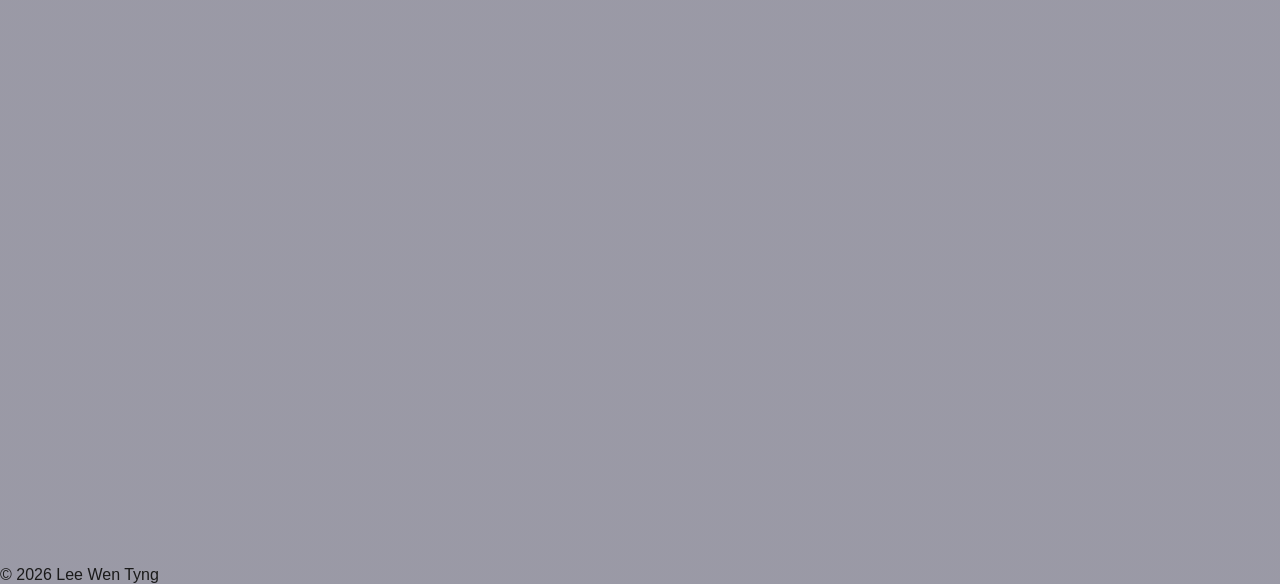
==== commit a0bd317c: "d" ====
--- a/index.html
+++ b/index.html
@@ -15,7 +15,7 @@
       <ul class="nav-links">
         <li><a href="#about">About</a></li>
         <li class="dropdown">
-          <a href="index.html#projects">Projects</a>
+          <a href="#projects">Projects</a>
           <ul class="dropdown-menu">
             <li><a href="uiux.html">UI/UX & Interactive Design</a></li>
             <li><a href="gamedev.html">Game/VR/AR</a></li>
@@ -31,308 +31,134 @@
   </header>
   
   <nav id="side-nav">
-  <ul>
-    <li><a href="#about" class="nav-link" data-title="About Me">About Me</a></li>
-    <li><a href="#projects" class="nav-link" data-title="Projects">Projects</a></li>
-    <li><a href="#experience" class="nav-link" data-title="Experience">Experience</a></li>
-    <li><a href="#achievements" class="nav-link" data-title="Achievements">Achievements</a></li>
-    <li><a href="#contact" class="nav-link" data-title="Contact">Contact</a></li>
-  </ul>
-</nav>
+    <ul>
+      <li><a href="#about" class="nav-link" data-title="About Me">About Me</a></li>
+      <li><a href="#projects" class="nav-link" data-title="Projects">Projects</a></li>
+      <li><a href="#experience" class="nav-link" data-title="Experience">Experience</a></li>
+      <li><a href="#achievements" class="nav-link" data-title="Achievements">Achievements</a></li>
+      <li><a href="#contact" class="nav-link" data-title="Contact">Contact</a></li>
+    </ul>
+  </nav>
 
   <main>
-    <section id="hero" class="hero" class="nav-link active">
+    <section id="hero" class="hero section">
       <div class="hero-container">
         <div class="hero-card">
-          <div class="profile-circle">
-            <div class="about-avatar">
+          <div class="about-avatar">
             <img src="assets/images/image2.jpg" alt="Lee Wen Tyng - UI/UX Designer">
-          </div>
           </div>
           <h2>Lee Wen Tyng</h2>
           <div class="divider"></div>
-          <p>Interactive Media Designer</p>
-          <p>( UI/UX, Game, VR/AR )</p>
+          <p>Interactive Media Designer<br>( UI/UX, Game, VR/AR )</p>
         </div>
         <div class="hero-text">
           <h1>Bridging Technology and Storytelling through Immersive Design.</h1>
-          <p>I am a Multimedia Designer & Developer specializing in creating meaningful experiences from intuitive mobile interfaces to immersive 3D worlds.</strong></p>
+          <p>I am a Multimedia Designer & Developer specializing in creating meaningful experiences from intuitive mobile interfaces to immersive 3D worlds.</p>
           <div class="button-container">
-            <button class="resume-btn">Resume</button>
-            <a href="#projects" class="projects-btn">
-              Projects   <i class="fas fa-arrow-right"></i>
-            </a>
+            <button class="btn btn-outline">Resume</button>
+            <a href="#projects" class="btn btn-primary">Projects <i class="fas fa-arrow-right"></i></a>
           </div>
         </div>
       </div>
     </section>
 
-    <!--- About Me Section-->
-    <section id="about" class="section fade-in-section" class="nav-link">
+    <section id="about" class="section">
       <div class="about-container">
         <h2 class="section-title">About Me</h2>
         <div class="title-divider"></div>
         <div class="about-content">
           <p>"Hi, I'm Lee Wen Tyng. I don't just design interfaces; I build worlds."</p>
-              <p>With a multidisciplinary background in UI/UX Research, Game Development, and Cinematic Storytelling, I thrive at the intersection of logic and creativity. 
-              My experience in Unity-based interactions and game design has given me a unique edge in understanding complex user flows, real-time feedback loops, and high-engagement mechanics.</p>
-          <p>I excel at translating technical complexity into intuitive, accessible digital experiences. 
-            As a self-driven learner with hands-on experience in full-cycle project management, I am eager to contribute to a collaborative team and build impactful products that bridge the gap between utility and emotion.</p>
+          <p>With a multidisciplinary background in UI/UX Research, Game Development, and Cinematic Storytelling, I thrive at the intersection of logic and creativity.</p>
           <p>Currently seeking a Junior UI/UX Designer role where I can contribute, learn, and build impactful digital products.</p>
         </div>
       </div>
     </section>
 
-    <!--- Projects Section-->
-    <section id="projects" class="section" class="nav-link">
+    <section id="projects" class="section">
       <div class="projects-container">
         <h2 class="section-title">Projects</h2>
         <div class="title-divider"></div>
+        
         <div class="project-card">
           <div class="project-text">
             <h3>UI/UX & Interactive Design</h3>
             <div class="skill-tags">
-              <span>Figma</span>
-              <span>User Research</span>
-              <span>Prototyping</span>
-              <span>Interaction Logic</span>
+              <span>Figma</span><span>User Research</span><span>Prototyping</span>
             </div>
-            <p>Crafting user-centric interfaces through data-driven research and intuitive human-computer interaction. </p>
-            <a href="uiux.html" class="project-btn">View Case Study     <i class="fas fa-arrow-right"></i></a>
+            <p>Crafting user-centric interfaces through data-driven research and intuitive human-computer interaction.</p>
+            <a href="uiux.html" class="btn-text">View Case Study <i class="fas fa-arrow-right"></i></a>
           </div>
           <div class="project-image">
-            <img src="assets/images/image1.jpeg" alt="project image">
-          </div>
-        </div>
-        
-        <div class="project-card reverse">
-          <div class="project-text">
-            <h3>Game Development, VR, AR</h3>
-            <div class="skill-tags">
-              <span>Unity 3D</span>
-              <span>Unreal Engine</span>
-              <span>C# & C++</span>
-              <span>VR/AR</span>
-              <span>Level Design</span>
-              <span>Cinemachine</span>
-            </div>
-            <p>Developing immersive 3D worlds and interactive mechanics with a focus on real-time spatial experiences.</p>
-            <a href="uiux.html" class="project-btn">Explore World     <i class="fas fa-arrow-right"></i></a>
-          </div>
-          <div class="project-image">
-            <img src="assets/images/image1.jpeg" alt="project image">
-          </div>
-        </div>
-
-        <div class="project-card">
-          <div class="project-text">
-            <h3>3D Modeling & Animation</h3>
-            <div class="skill-tags">
-              <span>Autodesk Maya</span>
-              <span>Character Modeling</span>
-              <span>2D/3D Animation</span>
-              <span>Texturing</span>
-            </div>
-  
-            <p>Bringing concepts to life through technical rigging, atmospheric environments, and expressive motion design.</p>
-            <a href="uiux.html" class="project-btn">View Showreels     <i class="fas fa-arrow-right"></i></a>
-          </div>
-          <div class="project-image">
-            <img src="assets/images/image1.jpeg" alt="project image">
+            <img src="assets/images/image1.jpeg" alt="Project">
           </div>
         </div>
 
         <div class="project-card reverse">
           <div class="project-text">
-            <h3>Multimedia Production</h3>
+            <h3>Game Development, VR, AR</h3>
             <div class="skill-tags">
-              <span>Video Editing</span>
-              <span>Storyboarding</span>
-              <span>Cinematography</span> 
-              <span>Direction</span>
+              <span>Unity 3D</span><span>C# & C++</span><span>Level Design</span>
             </div>
-            <p>Communicating powerful stories through cinematic production and end-to-end creative workflow management.</p>
-            <a href="gamedev.html" class="project-btn">Watch Film     <i class="fas fa-arrow-right"></i></a>
+            <p>Developing immersive 3D worlds and interactive mechanics with a focus on real-time spatial experiences.</p>
+            <a href="uiux.html" class="btn-text">Explore World <i class="fas fa-arrow-right"></i></a>
           </div>
           <div class="project-image">
-            <img src="assets/images/image1.jpeg" alt="project image">
+            <img src="assets/images/image1.jpeg" alt="Project">
           </div>
         </div>
-
       </div>
     </section>
 
-    <!--Experience section-->
-    <section id="experience" class="section fade-in-section" class="nav-link">
+    <section id="experience" class="section">
       <h2 class="section-title">Experience</h2>
-        <div class="title-divider"></div>
+      <div class="title-divider"></div>
 
-        <div class="exp-card">
-    <div class="exp-side-title">Work Experience</div>
-    <div class="exp-main-content">
-      <div class="exp-item">
-        <div class="exp-header">
-          <h3 class="job-title">Game Programmer Intern</h3>
-          <span class="exp-date">Sep 2025 – Jan 2026</span>
-        </div>
-        <p class="company-info">Xhinobi Studio • Kuala Lumpur</p>
-        <ul class="exp-list">
-          <li>Developed and refined interactive software applications tailored for high-traffic public exhibitions,
-             successfully translating creative concepts into stable, production-ready interactive products.</li>
-          <li>Engineered core gameplay features and complex UI components using Unity C#, 
-            ensuring a seamless and intuitive user experience across various exhibition installations.</li>
-            <li>Conducted comprehensive debugging and performance optimization 
-              to ensure 100% operational stability and smooth performance during high-stakes live exhibition events.</li>
-            <li>Collaborated with design and art teams to streamline the asset integration pipeline, 
-              improving overall development efficiency and visual fidelity.</li>
-        </ul>
-        <div class="exp-tags">
-          <span>Unity C#</span><span>Optimization</span>
+      <div class="exp-card">
+        <div class="exp-side-title">Work Experience</div>
+        <div class="exp-main-content">
+          <div class="exp-item">
+            <div class="exp-header">
+              <h3 class="job-title">Game Programmer Intern</h3>
+              <span class="exp-date">Sep 2025 – Jan 2026</span>
+            </div>
+            <p class="company-info">Xhinobi Studio • Kuala Lumpur</p>
+            <ul class="exp-list">
+              <li>Engineered core gameplay features and complex UI components using Unity C#.</li>
+              <li>Conducted performance optimization for live exhibition events.</li>
+            </ul>
+          </div>
         </div>
       </div>
-    </div>
-  </div>
+    </section>
 
-  <div class="exp-card">
-  <div class="exp-side-title">Clubs & Societies</div>
-  <div class="exp-main-content">
-    
-    <div class="exp-item">
-      <div class="exp-header">
-        <h3 class="job-title">President & Founder</h3>
-        <span class="exp-date">Sept 2023 – Sept 2024</span>
-      </div>
-      <p class="company-info">Yoga Club, Xiamen University Malaysia</p>
-      
-      <div style="margin-top: 15px;">
-        <p class="company-info" style="font-size: 14px; color: #666;">Yoga Club President (Sept 2023 - Sept 2024)</p>
-        <ul class="exp-list">
-          <li>Facilitated real-time updates as the primary liaison between players and event organizers.</li>
-          <li>Managed accurate data entry and match result recording to ensure competition integrity.</li>
-        </ul>
-      </div>
-
-      <div style="margin-top: 15px;">
-        <p class="company-info" style="font-size: 14px; color: #666;">Yoga Workshop Organising Chairperson (April 2024)</p>
-        <ul class="exp-list">
-          <li>Orchestrated a yoga workshop for 40+ participants, managing end-to-end workflow including venue logistics and guest collaboration.</li>        </ul>
-      </div>
-    </div>
-
-        <div class="divider"></div>
-
-
-    <div class="exp-item">
-      <div class="exp-header">
-        <h3 class="job-title">Admin & Ceremony Department Member</h3>
-        <span class="exp-date">2022 – 2023</span>
-      </div>
-      <p class="company-info">X-nergy Sport Carnival</p>
-      
-      <div style="margin-top: 15px;">
-        <p class="company-info" style="font-size: 14px; color: #666;">Admin Department (June 2023 - July 2023)</p>
-        <ul class="exp-list">
-          <li>Facilitated real-time updates as the primary liaison between players and event organizers.</li>
-          <li>Managed accurate data entry and match result recording to ensure competition integrity.</li>
-        </ul>
-      </div>
-
-      <div style="margin-top: 15px;">
-        <p class="company-info" style="font-size: 14px; color: #666;">Ceremony Department (Dec 2022 - Jan 2023)</p>
-        <ul class="exp-list">
-          <li>Managed ceremony schedules, rehearsal planning, and the smooth execution of award presentations.</li>
-        </ul>
-      </div>
-    </div>
-
-  </div>
-</div>
-
-  <div class="exp-card">
-    <div class="exp-side-title">Competition</div>
-    <div class="exp-main-content">
-      <div class="exp-item">
-        <div class="exp-header">
-          <h3 class="job-title">Art Team Participant</h3>
-          <span class="exp-date">2025</span>
+    <section id="achievements" class="section">
+      <h2 class="section-title">Achievements</h2>
+      <div class="title-divider"></div>
+      <div class="achievement-card">
+        <div class="achievement-image">
+          <img src="assets/images/fyp-award.jpg" alt="FYP Award">
         </div>
-        <p class="company-info">Game Jam 2025</p>
-        <ul class="exp-list">
-          <li>Collaborated to design and prototype a playable game within a 48-hour deadline.</li>
-          <li>Focused on rapid problem-solving and mechanic balancing to deliver a polished user experience under high-pressure conditions.</li>
-        </ul>
-        <div class="exp-tags">
-          <span>Rapid Prototyping</span><span>Teamwork</span>
+        <div class="achievement-text">
+          <h3>Best Final Year Project (1st Place) Award</h3>
+          <p>Approach UX with creative sensitivity and technical awareness based on Unity projects.</p>
         </div>
       </div>
-    </div>
-  </div>
-
-      </section>
-
-    <!--- Achievements Section-->
-    <section id="achievements" class="section fade-in-section" class="nav-link">
-      <h2 class="section-title">Achievements</h2>
-        <div class="title-divider"></div>
-        
-        <div class="achievement-card">
-          <div class="achievement-image">
-            <img src="assets/images/fyp-award.jpg" alt="FYP Award Recognition">
-          </div>
-          <div class="achievement-text">
-            <h3>Best Final Year Project (1st Place) Award</h3>
-            <p>Having worked on Unity-based interaction projects and web interfaces, I approach UX with both creative sensitivity and technical awareness. 
-              My experience in game development has strengthened my understanding of user flow, real-time feedback, and engagement design. 
-              I enjoy translating complex interactions into intuitive and accessible digital experiences. 
-              With strong self-learning ability and hands-on project experience, I am eager to grow within a collaborative UX team.</p>
-          </div>
-        </div>
-
-        <div class="achievement-card reverse">
-          <div class="achievement-image">
-            <img src="assets/images/award2.jpeg" alt="Achievement 2">
-          </div>
-          <div class="achievement-text">
-            <h3>Another Award</h3>
-            <p>这是第二个成就的详细描述。</p>
-          </div>
-        </div>
-
     </section>
 
-  
-
-    <section id="contact" class="section contact-section" class="nav-link">
+    <section id="contact" class="section contact-section">
       <h2 class="contact-title">Contact Me</h2>
       <div class="title-divider-yellow"></div>
-      <p class="contact-desc">Feel free to reach me out !</p>
-
       <div class="contact-info">
-        <div class="info-item">
-          <div class="icon-box"></div> <span>wentyng65@gmail.com</span>
-        </div>
-
-        <div class="info-item">
-          <div class="icon-box"></div> <span>Melaka, Malaysia</span>
-        </div>
-
+        <div class="info-item"><span>wentyng65@gmail.com</span></div>
+        <div class="info-item"><span>Melaka, Malaysia</span></div>
       </div>
-
-      <div class="social-links">
-        <div class="social-icon"></div>
-        <div class="social-icon"></div>
-        <div class="social-icon"></div>
-      </div>
-</section>
-
+    </section>
   </main>
 
   <footer class="footer">
     <p>© 2026 Lee Wen Tyng</p>
   </footer>
 
-  <script src="script.js" defer></script>
-  <script src="scrollspy.js"></script>
-
+  <script src="script.js"></script>
 </body>
 </html>
--- a/style.css
+++ b/style.css
@@ -1,936 +1,83 @@
-* {
-  box-sizing: border-box;
+/* 1. 变量与基础重置 */
+:root {
+  --primary-color: #FF6B4A;
+  --bg-dark: #081428;
+  --text-dark: #1A1A1A;
+  --card-bg: #F4F1EC;
+  --transition: all 0.3s cubic-bezier(0.4, 0, 0.2, 1);
 }
 
-body::before {
-  content: "";
-  position: fixed;
-  top: 0; left: 0; width: 100%; height: 100%;
-  background: rgba(255, 255, 255, 0.1); /* 80% 透明度的白色遮罩 */
-  z-index: -1; /* 放在所有内容后面 */
-  backdrop-filter: blur(3px);
+* { box-sizing: border-box; margin: 0; padding: 0; }
+
+html { scroll-behavior: smooth; }
+
+body {
+  padding-top: 80px;
+  font-family: Tahoma, sans-serif;
+  color: var(--text-dark);
+  background: linear-gradient(rgba(3, 1, 32, 0.4), rgba(3, 1, 32, 0.4)), 
+              url('assets/images/bg1.jpg') no-repeat center center fixed;
+  background-size: cover;
 }
 
-body {
-  margin: 0;
-  padding-top: 80px;
-  font-family: Tahoma;
-  color: #1A1A1A;
-  /* 路径指向你的背景图 */
-  background-image: url('assets/images/bg1.jpg');
-  
-  /* 关键技巧：确保图片平铺并固定 */
-  background-size: cover;        /* 让图片填满整个屏幕，不留白边 */
-  background-position: center;   /* 图片居中显示 */
-  background-repeat: no-repeat;  /* 不平铺 */
-  background-attachment: fixed;  /* 滚动时背景固定，产生高级的视差感 */
-  
-  /* 为了保证文字可读性，加一个半透明的遮罩层 */
-  background-color: rgba(3, 1, 32, 0.2); /* 如果图片颜色深，把遮罩设为黑色 */
-  background-blend-mode: overlay; /* 将背景色和图片混合，让文字更清晰 */
+/* 2. 导航栏优化 */
+.navbar {
+  position: fixed; top: 0; left: 0; width: 100%;
+  display: flex; justify-content: space-between; align-items: center;
+  padding: 20px 60px; background: var(--bg-dark); z-index: 1000;
 }
 
+.nav-links { display: flex; gap: 40px; list-style: none; }
+.nav-links a { color: white; text-decoration: none; transition: var(--transition); }
+.nav-links a:hover { color: var(--primary-color); transform: scale(1.1); }
 
-html {
-  scroll-behavior: smooth;
+/* Dropdown */
+.dropdown { position: relative; }
+.dropdown-menu {
+  display: none; position: absolute; top: 100%; left: 0;
+  background: #050505; padding: 15px; border-radius: 6px; min-width: 220px;
 }
+.dropdown:hover .dropdown-menu { display: block; }
+.dropdown-menu a { display: block; padding: 10px; font-size: 14px; }
 
-/* Navbar */
-.navbar {
-   position: fixed;
-  top: 0;
-  left: 0;
-  width: 100%;
-  box-shadow: 0 2px 10px rgba(0,0,0,0.1);
+/* 3. 通用组件 */
+.section { 
+  min-height: 100vh; padding: 100px 10%; 
+  display: flex; flex-direction: column; align-items: center;
+  opacity: 0; transform: translateY(40px); transition: opacity 0.8s, transform 0.8s;
+}
+.section.is-visible { opacity: 1; transform: translateY(0); }
 
-  display: flex;
-  justify-content: space-between;
-  align-items: center;
-  padding: 24px 60px;
-  background: #081428;
-  color: white;
-  z-index: 1000;
+.btn {
+  padding: 12px 30px; border-radius: 50px; font-weight: 600; cursor: pointer;
+  transition: var(--transition); text-decoration: none; border: none;
 }
+.btn-primary { background: var(--primary-color); color: white !important; }
+.btn-outline { background: transparent; color: white; border: 2px solid white; }
+.btn-primary:hover { transform: translateY(-3px); box-shadow: 0 5px 15px rgba(255,107,74,0.4); }
 
-.nav-links {
-  list-style: none;
-  display: flex;
-  gap: 60px;
-  padding: 0;
-  margin: 0;
+/* 4. 项目卡片 */
+.project-card {
+  display: grid; grid-template-columns: 1fr 1fr;
+  background: var(--card-bg); border-radius: 20px; overflow: hidden;
+  max-width: 1000px; margin-bottom: 40px;
 }
+.project-card.reverse .project-text { order: 2; }
+.project-card.reverse .project-image { order: 1; }
+.project-text { padding: 50px; display: flex; flex-direction: column; justify-content: center; }
+.project-image img { width: 100%; height: 100%; object-fit: cover; }
 
-.nav-links a {
-  text-decoration: none;
-  color: white; /* 假设你现在的字体颜色是白色 */
-  transition: all 0.3s ease; /* 核心：让所有变化（颜色、大小）都平滑过渡 */
-  display: inline-block; /* 核心：必须设置为 inline-block 或 block，transform 属性才会生效 */
+/* 5. 侧边导航 */
+#side-nav { position: fixed; right: 30px; top: 50%; transform: translateY(-50%); z-index: 1000; }
+#side-nav .nav-link {
+  display: block; width: 12px; height: 12px; border: 2px solid #ccc;
+  border-radius: 50%; margin: 15px 0; text-indent: -9999px; transition: var(--transition);
 }
+#side-nav .nav-link.active { background: var(--primary-color); border-color: var(--primary-color); transform: scale(1.4); }
 
-.nav-links a:hover {
-  transform: scale(1.1); /* 放大到原来的 1.2 倍 */
-  color: #EBDED4; /* 换成你喜欢的主题色（例如你卡片标题的颜色） */
-  cursor: pointer;
-}
-
-/* 确保包含下拉菜单的 li 设置为相对定位 */
-.nav-links .dropdown {
-  position: relative; /* 菜单定位的基准 */
-}
-
-/* 1. 隐藏菜单，将其设为绝对定位 */
-/* 下拉菜单本身 */
-.dropdown-menu {
-  display: none;          /* 默认隐藏 */
-  position: absolute;     /* 绝对定位 */
-  top: 100%;              /* 紧贴父元素（Projects）底部 */
-  left: 0;                /* 从左侧开始对齐 */
-  background-color: #050505;
-  list-style: none;
-  padding: 15px 15px;
-  border-radius: 6px;
-  min-width: 250px;       /* 宽度适中 */
-  box-shadow: 0 8px 16px rgba(0,0,0,0.2); /* 加一点阴影，更有深度感 */
-  z-index: 1000;          /* 确保它在最上层 */
-}
-
-/* 2. 鼠标悬停在 .dropdown 上时，显示菜单 */
-.nav-links .dropdown:hover .dropdown-menu {
-  display: block;         /* 悬停时显示 */
-}
-
-/* 调整菜单内链接的样式，使其更优雅 */
-.dropdown-menu li a {
-  padding: 12px 20px;
-  display: block;
-  color: white;
-  transition: all 0.3s ease;
-  white-space: nowrap;    /* 防止文字换行 */
-}
-
-/* 4. 菜单内链接的悬停动效 (Scale + Color) */
-
-
-.logo {
-  text-decoration: none;
-  color: white; 
-  font-size: 20px;
-  font-weight: bold;
-}
-
-/* Sections */
-.section {
-  min-height: calc(100vh - 80px); /* 100vh 减去导航栏高度 */
-  display: flex;
-  flex-direction: column;
-  justify-content: center;
-  align-items: center;    
-  padding: 80px 60px;
-  scroll-snap-align: start; /* 关键：滚动停止时对齐到开头 */
-}
-
-/* HERO SECTION */
-.hero {
-  scroll-snap-align: start;
-  min-height: 100vh;
-  display: flex;
-  align-items: center;
-}
-
-.hero-container {
-  width: 100%;
-  max-width: 1200px;
-  margin: 0 auto;
-  display: grid;
-  grid-template-columns: 400px 1fr;
-  align-items: center;
-  gap: 140px;
-  padding: 0 40px;
-}
-
-/* LEFT CARD */
-.hero-card {
-  width: 380px;
-  background: rgba(10, 25, 47, 0.7); /* 深蓝色，透明度 60% */
-  backdrop-filter: blur(5px); 
-  -webkit-backdrop-filter: blur(10px); /* 兼容 Safari 浏览器 */
-  border-radius: 10px;
-  border: 1px solid rgba(255, 255, 255, 0.1);
-  box-shadow: 0 8px 32px 0 rgba(0, 0, 0, 0.3);
-
-  color: white;
-  padding: 40px;
-  text-align: center;
-  flex-shrink: 0;
-}
-
-.profile-circle {
-  width: 220px;
-  height: 220px;
-  background: #D9D9D9;
-  
-  border-radius: 50%;
-  margin: 0 auto 40px auto;
-}
-
-/* 头像容器样式 */
-.about-avatar {
-  width: 220px;  /* 设置头像的宽度 */
-  height: 220px; /* 设置头像的高度，确保是正方形 */
-  border-radius: 50%; /* 核心：裁切为圆形 */
-  overflow: hidden;   /* 确保超出圆圈的部分被隐藏 */
-  box-shadow: 0 4px 10px rgba(0,0,0,0.1); /* 加一点阴影，让头像更有立体感 */
-  margin-bottom: 20px; /* 如果你的 About 布局是上下结构 */
-  margin: 0 auto 40px auto;
-}
-
-/* 确保图片本身充满容器且不拉伸 */
-.about-avatar img {
-  width: 100%;
-  height: 100%;
-  object-fit: cover; /* 核心：图片会按比例缩放并填充，防止拉伸变形 */
-  display: block;
-}
-
-.hero-card h2 {
-  margin: 0;
-}
-
-.divider {
-  width: 60px;
-  height: 4px;
-  background: #C37A5B;
-  margin: 16px auto;
-}
-
-/* RIGHT SIDE */
-.hero-text {
-  flex: 1;
-  max-width: 720px;
-  color:white
-}
-
-.hero-text h1 {
-  font-size: 38px;
-  margin-bottom: 30px;
-  line-height: 1.5;
-  color:white
-}
-
-.hero-text p {
-  margin-bottom: 16px;
-  line-height: 1.6;
-  color: white;
-}
-
-.projects-btn{
-  display: inline-flex;  /* 关键：使用 flex 布局 */
-  align-items: center;   /* 垂直居中 */
-  justify-content: center;
-  background-color: #FF6B4A;
-  color: white !important; /* 强烈建议用白色，拒绝土感 */
-  padding: 12px 35px;
-  border-radius: 50px;
-  text-decoration: none;
-  font-weight: 500;
-  border: none;
-  
-  /* 关键：设置文字和图标的初始间距 */
-  gap: 8px; 
-  
-  /* 关键：设置平滑过渡效果 */
-  transition: all 0.3s cubic-bezier(0.4, 0, 0.2, 1); 
-  cursor: pointer;
-
-}
-
-.projects-btn:hover{
-  background-color: #ff522d;
-  transform: translateY(-2px); /* 轻微上浮 */
-  box-shadow: 0 5px 15px rgba(255, 107, 74, 0.4);
-  
-  /* 关键：悬停时增大间距，产生“向右推”的视觉差 */
-  gap: 15px;
-}
-
-.projects-btn:hover .fa-arrow-right {
-    transform: translateX(5px);
-}
-
-.resume-btn {
-  background-color: transparent;
-  color: #fff;
-  padding: 12px 28px;
-  border-radius: 50px;
-  border: 2px solid white; /* 边框与主色调一致 */
-  font-size: 16px;
-  font-weight: 600;
-  transition: all 0.3s ease;
-  margin-right: 15px; /* 与另一个按钮保持距离 */
-}
-
-.resume-btn:hover {
-  background-color: #FF6B4A;
-  color: #FFFFFF !important; /* 悬浮时反白 */
-   border: 2px solid #FF6B4A; /* 边框与主色调一致 */
-}
-
-
-/* 给按钮的父级容器添加这个属性 */
-.button-container {
-  display: flex;
-  gap: 20px;
-  margin-top: 40px;
-}
-
-.about{
-  background-color: white;
-}
-/*About Me */
-.about-container {
-  max-width: 1400px; 
-  margin: 0 auto;
-  text-align: center;
-  padding: 0 40px;
-}
-
-.about-content p {
-  font-size: 18px;
-  line-height: 1.8;
-  color: white;
-  margin-bottom: 24px;
-  /*text-align: justify; /* 如果你喜欢这种“整齐对齐”的效果，可以加上这一行 */
-  text-align-last: center; /* 确保最后一行文字在居中位置 */
-}
-
-.title-divider {
-  width: 60px;
-  height: 3px;
-  background: #C37A5B;
-  margin: 10px auto 40px auto; /* auto margin 是居中的关键 */
-}
-
-/* PROJECT SECTION */
-.projects-container {
-  max-width: 1200px;
-  margin: 0 auto;
-  padding: 0 40px;
-  text-align: center;
-}
-
-.section-title {
-  font-size: 48px;
-  margin-bottom: 10px;
-}
-
-.title-divider {
-  width: 80px;
-  height: 4px;
-  background: #C37A5B;
-  margin: 0 auto 60px auto;
-}
-
-/* CARD */
-.project-card {
-  display: grid;
-  grid-template-columns: 1fr 1fr;
-  background: #F4F1EC;
-  border-radius: 20px;
-  overflow: hidden;
-  max-width: 900px;
-  max-height: 520px;
-  margin: 0 auto 40px auto; 
-}
-
-.project-card.reverse .project-text {
-  order: 2; /* 把文本排到第2位 */
-}
-
-.project-card.reverse .project-image {
-  order: 1; /* 把图片排到第1位 */
-}
-
-/* 技能标签样式 */
-.skill-tags {
-  display: flex;
-  flex-wrap: wrap;
-  gap: 8px;
-  margin-bottom: 25px;
-  justify-content: center;
-}
-
-.skill-tags span {
-  background: rgba(255, 107, 74, 0.1); /* 浅浅的主色调背景 */
-  color: #FF6B4A; /* 你的橙色主色 */
-  text-transform: uppercase; /* 大写会更显硬朗和专业 */
-  letter-spacing: 1px;
-  padding: 5px 12px;
-  border-radius: 4px;
-  font-size: 11px;
-  font-weight: 600;
-  border: 1px solid rgba(255, 107, 74, 0.2);
-}
-
-
-/* LEFT TEXT */
-.project-text {
-  padding:  40px;
-  display:flex;
-  flex-direction: column;
-  justify-content: center;
-  align-items: center;
-  text-align: center;
-}
-
-.project-text h3 {
-  font-size: 24px;
-  font-weight: 700;
-  color: #1a1a1a;
-  margin-bottom: 10px;
-}
-
-.project-text p {
-  font-size: 15px;
-  line-height: 1.7; /* 增加行距，减少拥挤感 */
-  color: #666; /* 稍微调浅，拉开主次 */
-  margin-bottom: 20px;
-  max-width: 400px; /* 限制宽度防止文字拉得太长 */
-}
-
-/* BUTTON */
-.project-btn {
-  display: inline-block;
-  background-color: transparent;
-  color: #FF6B4A !important;
-  border: 1.5px solid #FF6B4A; /* 细边框，不要用黑色 */
-  padding: 11px 28px;
-  border-radius: 50px;
-  font-size: 14px;
-  font-weight: 600;
-  text-decoration: none;
-  transition: all 0.3s ease;
-}
-
-.project-btn:hover{
-  background-color: #FF6B4A;
-  color: #FFFFFF !important; /* 悬浮时反白 */
-  transform: translateY(-2px); /* 轻微上浮 */
-  gap: 15px;
-}
-
-.project-btn:hover .fa-arrow-right {
-    transform: translateX(5px);
-}
-
-/* RIGHT IMAGE */
-.project-image {
-  width: 100%;
-  height: 100%;
-}
-
-.project-image img {
-  width: 100%;
-  height: 100%;
-  object-fit: cover;
-}
-
-/*Experience Section*/
-.exp-card {
-  display: flex;
-  background: white;
-  width:960px;
-  margin-bottom: 30px;
-  padding: 40px;
-  border-radius: 12px;
-  box-shadow: 0 10px 30px rgba(0,0,0,0.1); /* 增加淡淡的阴影感 */
-}
-
-/* 左侧标题宽度固定 */
-.exp-side-title {
-  flex: 0 0 200px;
-  font-size: 18px;
-  font-weight: 700;
-  color: #333;
-  text-transform: uppercase;
-  letter-spacing: 1px;
-  padding: 20px;
-}
-
-/* 右侧内容区域 */
-.exp-main-content {
-  flex: 1;
-  padding-left: 40px;
-  border-left: 2px solid #f0f0f0; /* 增加一根浅浅的分割线 */
-}
-
-.exp-header {
-  display: flex;
-  justify-content: space-between; /* 职位在左，日期在右 */
-  align-items: baseline;
-  margin-bottom: 5px;
-}
-
-.exp-header .exp-date {
-    font-size: 13px;
-    color: #999;
-    font-family: 'Inter', sans-serif; /* 如果你有引用这个字体 */
-    font-weight: 400;
-}
-
-.job-title {
-    font-size: 20px;
-    color: #1a1a1a;
-    margin-bottom: 8px;
-    font-weight: 700;
-}
-
-.exp-date {
-  font-size: 14px;
-  color: #888;
-}
-
-.company-info {
-    font-size: 16px;
-    color: #FF6B4A; /* 你的主色调 */
-    font-weight: 600;
-    margin-bottom: 12px;
-    display: block; /* 确保它自成一行 */
-}
-
-.sub-job-title {
-    font-size: 16px;
-    color: #333;
-    font-weight: 600;
-    padding-left: 15px; /* 视觉缩进 */
-    border-left: 3px solid #FF6B4A; /* 左侧橙色装饰线，体现关联性 */
-    margin: 20px 0 10px 0;
-}
-
-
-.exp-list {
-  padding-left: 18px;
-  margin-bottom: 15px;
-  line-height: 1.5;
-}
-
-.exp-list li {
-    font-size: 14px;
-    margin-bottom: 6px;
-    color: #555;
-}
-/* 标签样式 */
-.exp-tags span {
-  display: inline-block;
-  background: #fff5f2;
-  color: #FF6B4A;
-  padding: 4px 12px;
-  border-radius: 4px;
-  font-size: 11px;
-  font-weight: 600;
-  margin-right: 8px;
-  border: 1px solid rgba(255, 107, 74, 0.2);
-}
-
-.divider {
-  height: 1px;
-  background: #eee;
-  margin: 25px 0;
-}
-
-
-.achievement-card {
-  display: grid;
-  grid-template-columns: 1fr 1fr; /* Split into two equal columns */
-  gap: 40px;
-  align-items: center;
-  background: rgb(255, 255, 255); /* Match your glassmorphism theme */
-  padding: 30px;
-  border-radius: 15px;
-  margin-bottom: 30px;
-  max-width: 960px;
-}
-
-
-
-.achievement-image img {
-  width: 100%;
-  border-radius: 10px;
-  box-shadow: 0 10px 20px rgba(0,0,0,0.2);
-}
-
-.achievement-text h3 {
-  font-size: 24px;
-  color: #FF6B4A; /* Your theme orange */
-  margin-bottom: 15px;
-}
-.achievement-text{
-  flex: 1;
-  font-size: 18px;
-}
-
-.achievement-text p{
-  margin: 0 0 30px 0;
-  line-height: 1.5;
-  font-size: 14px;
-  color: #333;
-  margin-bottom: 24px;
-  
-}
-
-/* 反转布局 */
-.achievement-card.reverse {
-  flex-direction: row-reverse;
-}
-
-/* 响应式：屏幕小时变成垂直排列 */
+/* 响应式基础 */
 @media (max-width: 768px) {
-  .achievement-card, 
-  .achievement-card.reverse {
-    flex-direction: column;
-    text-align: center;
-  }
-}
-
-.contact-section {
-  /* 关键点：使用 linear-gradient 叠加一层半透明黑色遮罩，让文字更清晰 */
-  background: linear-gradient(rgba(0, 0, 0, 0.5), rgba(0, 0, 0, 0.5)), 
-              url('assets/images/image1.jpeg');
-  background-size: cover;      /* 确保图片铺满 */
-  background-position: center; /* 确保图片居中 */
-  background-attachment: fixed; /* 可选：如果你想要那种滚动时背景静止的“视差感”，可以加上这行 */
-  color: white;
-  text-align: center;
-  padding: 100px 20px;
-}
-
-.contact-title { font-size: 40px; margin-bottom: 10px; }
-
-.title-divider-yellow {
-  width: 60px;
-  height: 3px;
-  background: #FFC107; /* 黄色装饰线，对应截图 */
-  margin: 0 auto 20px auto;
-}
-
-/* 联系信息列表居中 */
-.contact-info {
-  display: flex;
-  flex-direction: column;
-  align-items: center;
-  gap: 20px;
-  margin: 40px 0;
-}
-
-.info-item {
-  display: flex;
-  align-items: center;
-  gap: 15px;
-}
-
-.icon-box {
-  width: 40px;
-  height: 40px;
-  background: white;
-  border-radius: 5px;
-}
-
-/* 底部图标 */
-.social-links {
-  display: flex;
-  justify-content: center;
-  gap: 30px;
-  margin-top: 40px;
-}
-
-.social-icon {
-  width: 50px;
-  height: 50px;
-  background: #081428; /* 深色底色 */
-  border-radius: 50%;
-}
-
-/* 初始状态：隐藏且向下偏移一点点 */
-.fade-in-section {
-  opacity: 0;
-  transform: translateY(60px);
-  transition: opacity 2s ease-out, transform 2s ease-out;
-}
-
-/* 激活状态：当 JavaScript 检测到进入屏幕时，加上这个类 */
-.fade-in-section.is-visible {
-  opacity: 1;
-  transform: translateY(0);
-}
-
-
-.project-detail-container {
-  max-width: 1096px;
-  margin: 120px auto 60px auto; 
-  padding: 0 40px;
-}
-
-.back-link {
-  display: inline-block;
-  margin-bottom: 20px;
-  color: #666;
-  text-decoration: none;
-  font-size: 14px;
-}
-
-.project-detail-title {
-  font-size: 48px;
-  text-align: center;
-}
-
-.project-intro {
-  text-align: center; 
-  margin: 0 auto;    
-  max-width: 800px;  
-  font-size: 16px;
-}
-
-
-.detail-content-card {
-  width: 1096;
-  background: white;
-  padding: 80px;
-  border-radius: 20px;
-  box-shadow: 0 10px 30px rgba(0,0,0,0.05);
-  margin-top: 40px;
-  font-size: 14px;
-}
-
-.upper-content {
-  display: grid;
-  grid-template-columns: 1fr 1fr;
-   gap: 60px;
-}
-
-.detail-visual img {
-  width: 100%;
-  height: auto;
-  border-radius: 5px;
-}
-
-.upper-content.rever.detail-text {
-  order: 2; /* 把文本排到第2位 */
-  width: 100%; /* 撑满 1fr */
-  max-width: none;
-}
-
-.detail-content-card.reverse .detail-visual {
-  order: 1; /* 把图片排到第1位 */
-}
-
-@media (max-width: 768px) {
-  .detail-content-card { grid-template-columns: 1fr; }
-}
-
-.gallery-grid {
-  display: grid;
-  /* 关键：自动适应宽度，每张图最小 250px，最大自动填充 */
-  grid-template-columns: repeat(4, 1fr); 
-  gap: 10px; /* 小一点的间距，看起来更紧凑 */
-  margin-top: 40px;
-}
-
-.gallery-item {
-  width: 100%;
-  aspect-ratio: 1 / 1; /* 正方形图片 */
-  overflow: hidden;
-  border-radius: 8px;
-}
-
-.gallery-item img {
-  width: 100%;
-  height: 100%;
-  object-fit: cover;
-  transition: transform 0.3s ease;
-}
-
-.gallery-item img:hover {
-  transform: scale(1.1); /* 鼠标悬停微放大，很有质感 */
-}
-
-.center-align.card {
-   width: 960px; /* 已补全单位 */
-  max-width: 100%; /* 建议加个 max-width，防止在手机上溢出 */
-  margin: 40px auto; /* 自动居中 */
-  background: white;
-  padding: 80px;
-  border-radius: 20px;
-  box-shadow: 0 10px 30px rgba(0,0,0,0.05);
-  font-size: 14px;
-}
-
-
-.center-content {
-  
-  display: flex;          /* 开启弹性布局 */
-  flex-direction: column; /* 让子元素垂直排列 */
-  align-items: center;
-  gap: 60px; /* 文字和图片之间的间距 */
-  padding: 10px;
-}
-
-.center-content p {
-  width: 100%;       /* 撑满容器宽度 */
-  max-width: 800px;  /* 如果不限制 max-width，文字会拉成一行，极难阅读 */
-  text-align: justify; /* 两端对齐，看起来更整齐 */
-  line-height: 1.5;
-}
-
-.center-content h3{
-  display: flex;          /* 开启弹性布局 */
-  flex-direction: column; /* 让所有子元素（h3, p, a）垂直堆叠 */
-  align-items: center;    /* 核心：将所有子元素在水平方向上居中 */
-  text-align: center;     /* 确保段落内的文字也是居中对齐 */
-  justify-content: center;
-  margin-bottom: 20px;
-  font-size: 18px;
-}
-
-.cta-section {
-  text-align: center;
-  margin-top: 50px;
-}
-
-
-
-h1 {
-  font-size: 48px;
-  margin-bottom: 16px;
-  color: white;
-  
-}
-
-h2 {
-  font-size: 32px;
-  margin-bottom: 24px;
-  color: white;
-}
-
-p {
-  font-size: 16px;
-  max-width: 600px;
-}
-
-/* Footer */
-.footer {
-  padding: 40px 60px;
-  background:  #081428;
-}
-.footer p  {
-  color:  white;
-}
-
-#side-nav {
-  position: fixed;
-  right: 30px;
-  top: 50%;
-  transform: translateY(-50%);
-  z-index: 1000;
-}
-
-#side-nav ul {
-  list-style: none;
-  padding: 0;
-}
-
-#side-nav .nav-link {
-  display: block;
-  width: 12px;
-  height: 12px;
-  background-color: rgba(255, 255, 255, 0.3); /* 没滑到时是半透明 */
-  border: 2px solid #ccc;
-  border-radius: 50%;
-  margin: 15px 0;
-  text-indent: -9999px; /* 隐藏文字 */
-  transition: all 0.3s ease;
-  position: relative;
-}
-
-/* 鼠标悬浮显示文字提示 (Optional) */
-#side-nav .nav-link::after {
-  content: attr(data-title); /* 或者直接写死文字，但用属性更灵活 */
-  position: absolute;
-  right: 30px; /* 距离圆点的距离 */
-  top: 50%;
-  transform: translateY(-50%);
-  background: rgba(0, 0, 0, 0.8);
-  color: #fff; /* 确保文字是白色！ */
-  padding: 5px 12px;
-  border-radius: 4px;
-  font-size: 12px;
-  white-space: nowrap; /* 防止文字换行 */
-  opacity: 0;
-  pointer-events: none;
-  transition: opacity 0.3s ease;
-}
-
-#side-nav .nav-link:hover::after {
-  opacity: 1;
-}
-
-/* 激活状态：当滑到该区域时圆点变大变亮 */
-#side-nav .nav-link.active {
-  background-color: #FF6B4A; /* 你的主色调橙色 */
-  border-color: #FF6B4A;
-  transform: scale(1.4);
-  box-shadow: 0 0 10px rgba(255, 107, 74, 0.5);
-}
-
-/* 每个 Section 的间距 */
-section {
-  min-height: 100vh;
-  padding: 100px 10%;
-}
-
-.category-tag {
-  color: #FF6B4A;
-  font-weight: 700;
-  text-transform: uppercase;
-  font-size: 12px;
-  letter-spacing: 1.5px;
-}
-
-.project-title-main {
-  font-size: 32px;
-  margin: 10px 0;
-  color:#050505
-}
-
-.sub-heading {
-  color: #1a1a1a;
-  font-size: 20px;
-  margin-top: 25px;
-  border-left: 4px solid #FF6B4A; /* 增加左侧色条 */
-  padding-left: 15px;
-}
-
-/* 设计解决方案网格 (4列) */
-.design-solutions-grid {
-  display: grid;
-  grid-template-columns: repeat(auto-fit, minmax(100px, 1fr));
-  gap: 20px;
-  margin: 40px 0;
-  background: #f9f9f9;
-  padding: 30px;
-  border-radius: 12px;
-}
-
-.solution-item h4 {
-  color: #FF6B4A;
-  margin-bottom: 10px;
-  font-size: 16px;
-}
-
-.solution-item p {
-  font-size: 14px;
-  line-height: 1.5;
-  color: #555;
-}
-
-.content-block p {
-  margin-bottom: 15px;
+  .hero-container, .project-card, .achievement-card { grid-template-columns: 1fr; }
+  .navbar { padding: 15px 20px; }
+  .nav-links { display: none; } /* 移动端建议加汉堡菜单 */
 }
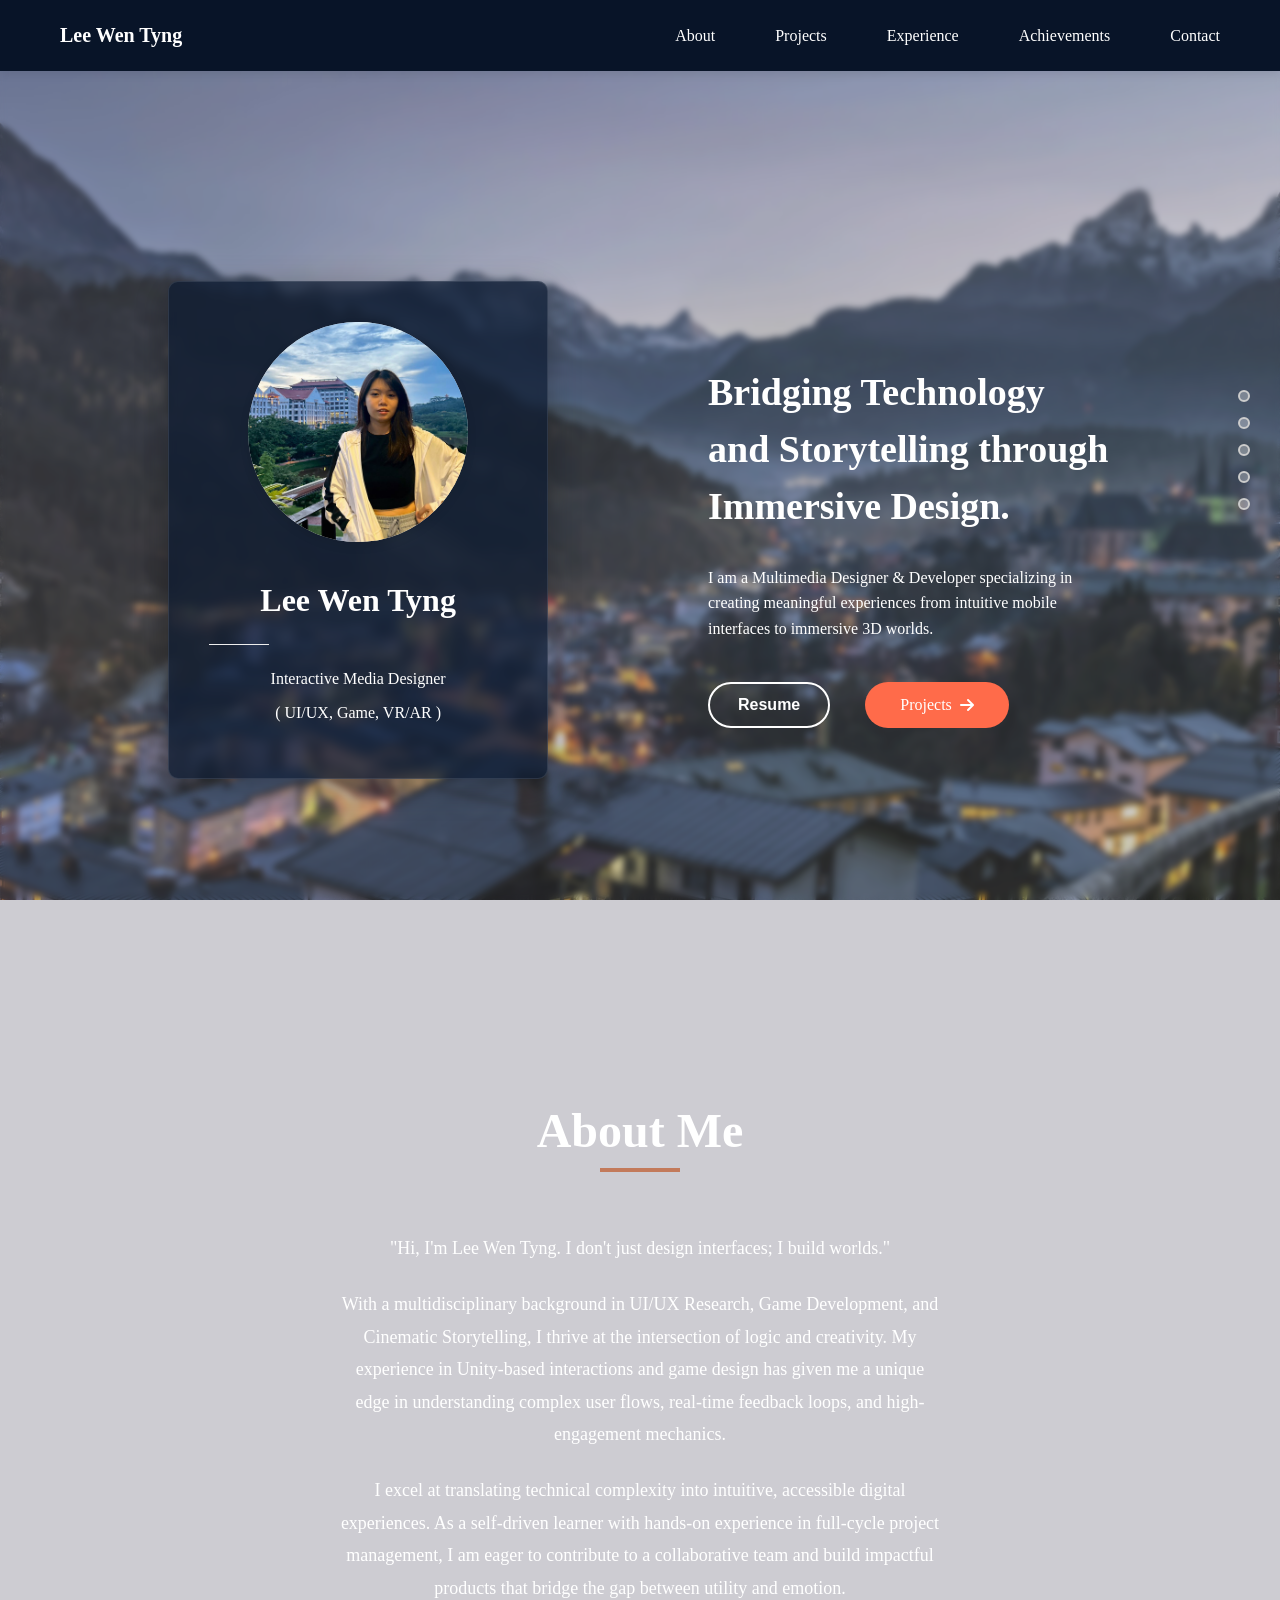
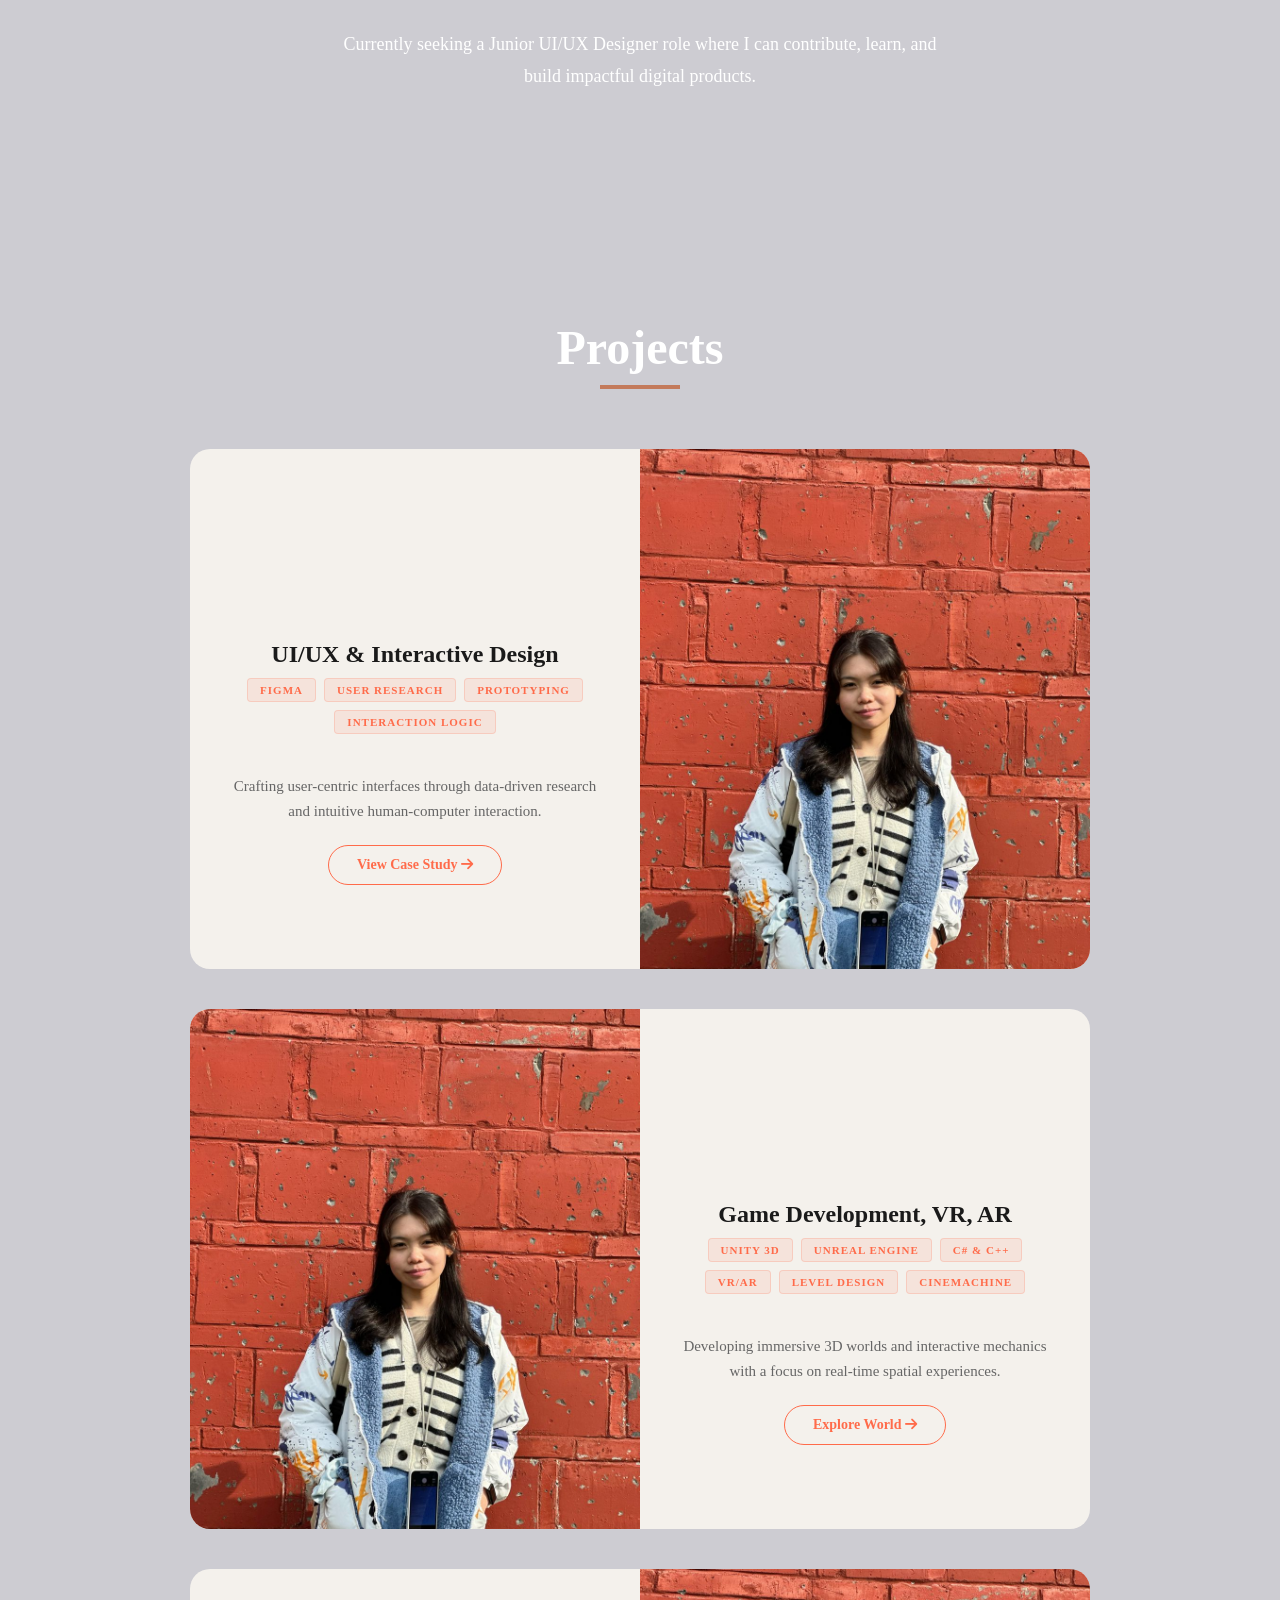
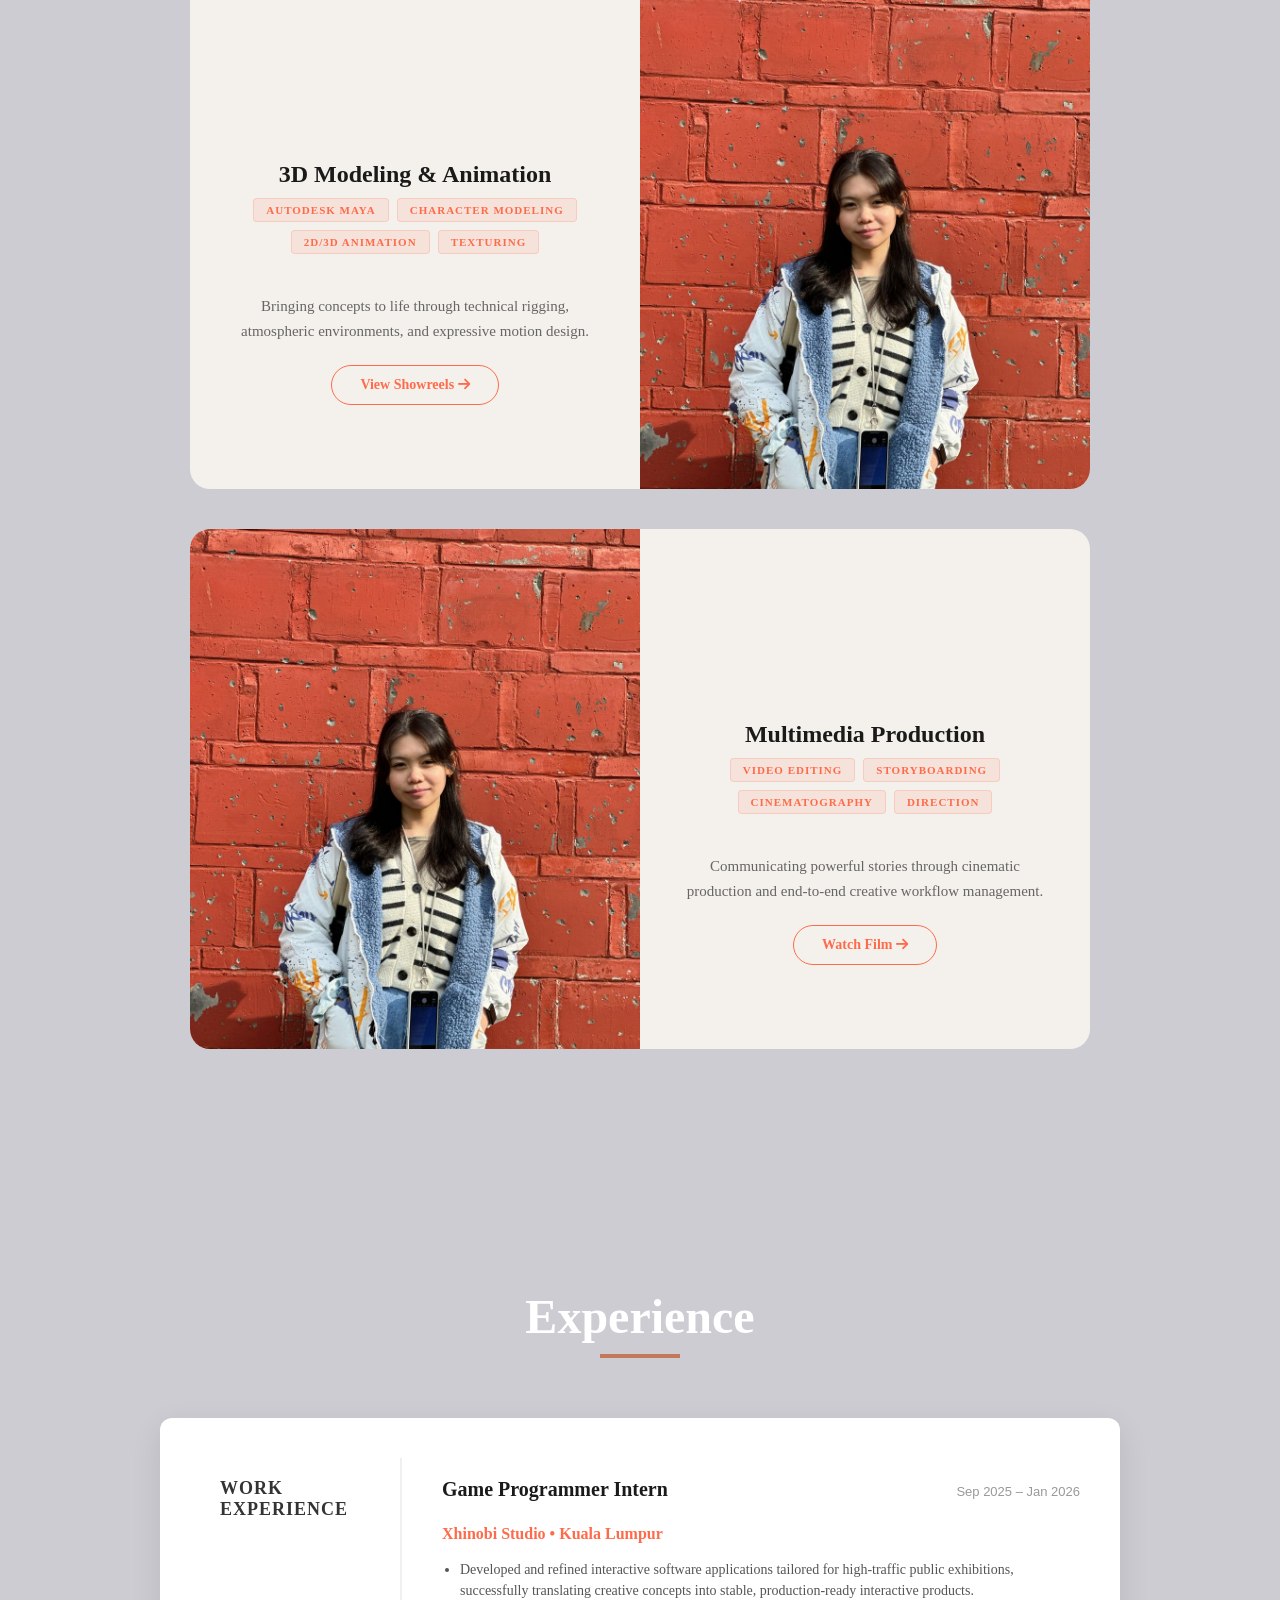
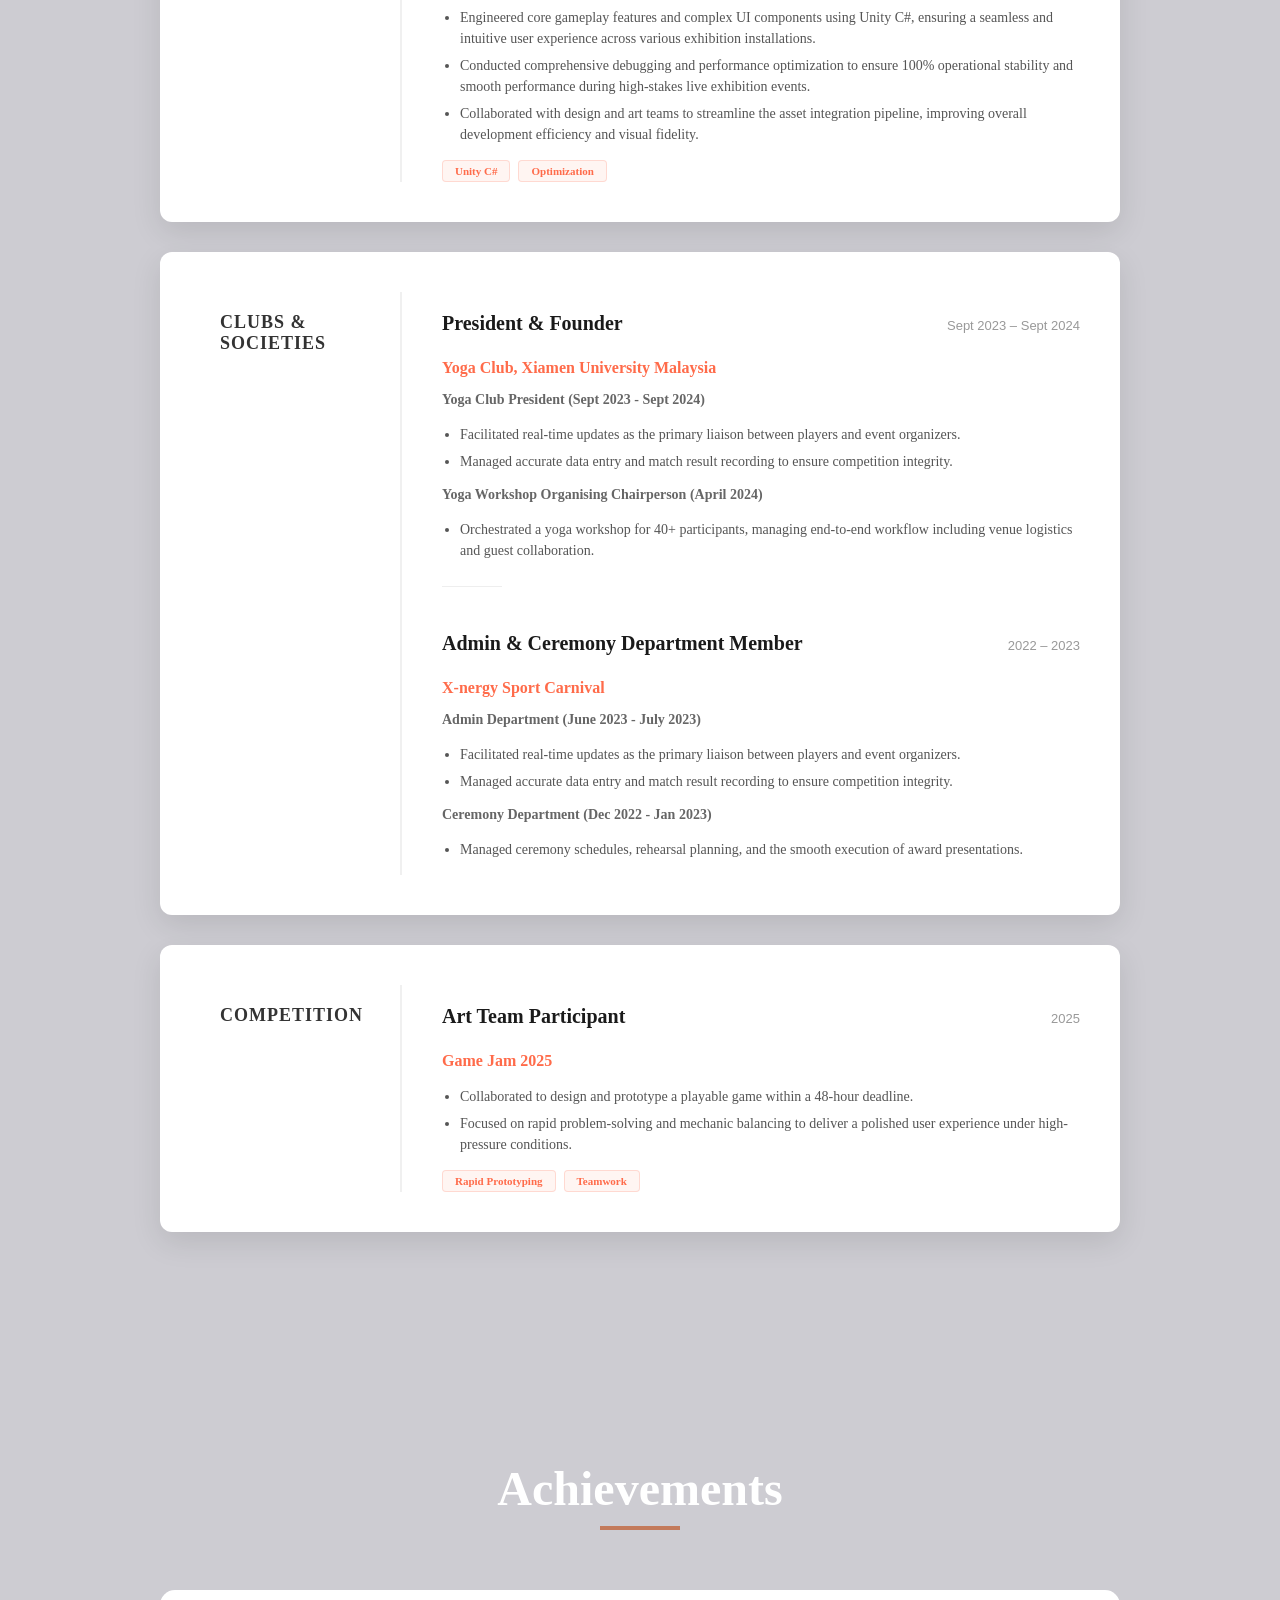
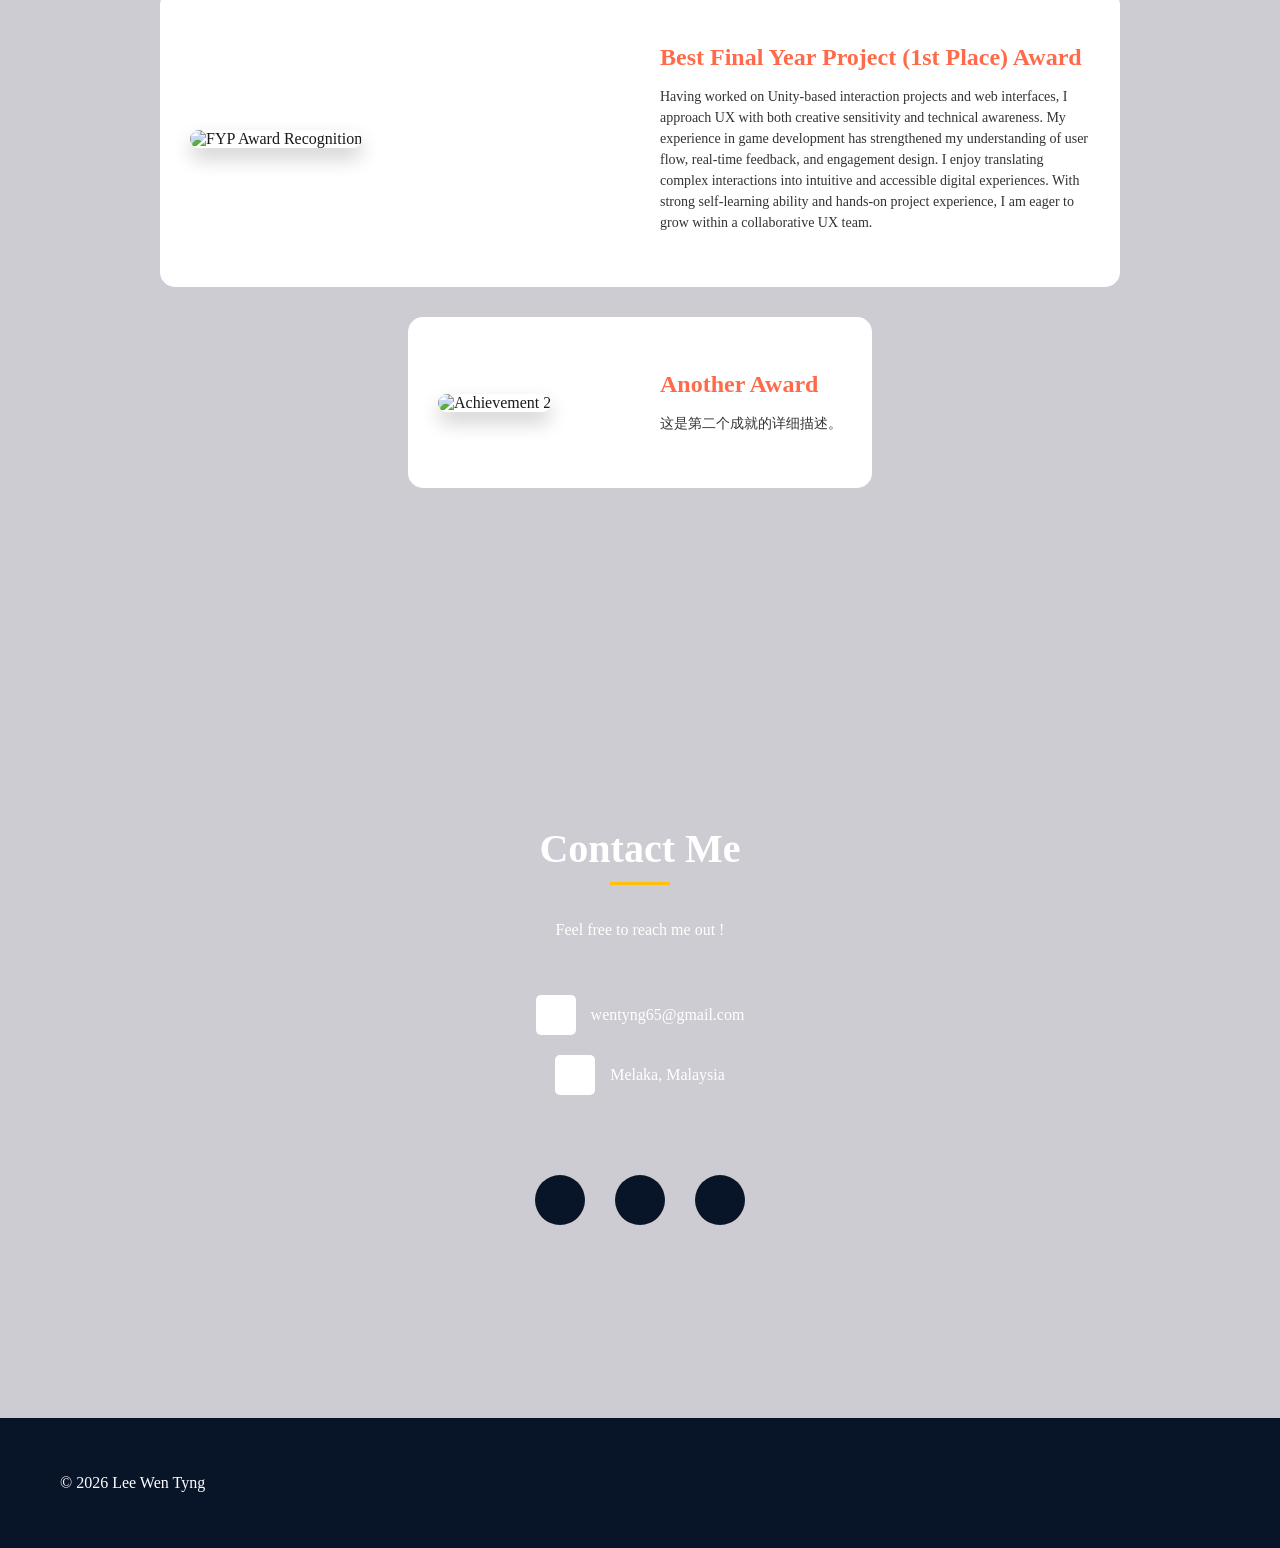
==== commit b7424b4d: "d" ====
--- a/index.html
+++ b/index.html
@@ -15,7 +15,7 @@
       <ul class="nav-links">
         <li><a href="#about">About</a></li>
         <li class="dropdown">
-          <a href="#projects">Projects</a>
+          <a href="index.html#projects">Projects</a>
           <ul class="dropdown-menu">
             <li><a href="uiux.html">UI/UX & Interactive Design</a></li>
             <li><a href="gamedev.html">Game/VR/AR</a></li>
@@ -31,134 +31,308 @@
   </header>
   
   <nav id="side-nav">
-    <ul>
-      <li><a href="#about" class="nav-link" data-title="About Me">About Me</a></li>
-      <li><a href="#projects" class="nav-link" data-title="Projects">Projects</a></li>
-      <li><a href="#experience" class="nav-link" data-title="Experience">Experience</a></li>
-      <li><a href="#achievements" class="nav-link" data-title="Achievements">Achievements</a></li>
-      <li><a href="#contact" class="nav-link" data-title="Contact">Contact</a></li>
-    </ul>
-  </nav>
+  <ul>
+    <li><a href="#about" class="nav-link" data-title="About Me">About Me</a></li>
+    <li><a href="#projects" class="nav-link" data-title="Projects">Projects</a></li>
+    <li><a href="#experience" class="nav-link" data-title="Experience">Experience</a></li>
+    <li><a href="#achievements" class="nav-link" data-title="Achievements">Achievements</a></li>
+    <li><a href="#contact" class="nav-link" data-title="Contact">Contact</a></li>
+  </ul>
+</nav>
 
   <main>
-    <section id="hero" class="hero section">
+    <section id="hero" class="hero" class="nav-link active">
       <div class="hero-container">
         <div class="hero-card">
-          <div class="about-avatar">
+          <div class="profile-circle">
+            <div class="about-avatar">
             <img src="assets/images/image2.jpg" alt="Lee Wen Tyng - UI/UX Designer">
+          </div>
           </div>
           <h2>Lee Wen Tyng</h2>
           <div class="divider"></div>
-          <p>Interactive Media Designer<br>( UI/UX, Game, VR/AR )</p>
+          <p>Interactive Media Designer</p>
+          <p>( UI/UX, Game, VR/AR )</p>
         </div>
         <div class="hero-text">
           <h1>Bridging Technology and Storytelling through Immersive Design.</h1>
-          <p>I am a Multimedia Designer & Developer specializing in creating meaningful experiences from intuitive mobile interfaces to immersive 3D worlds.</p>
+          <p>I am a Multimedia Designer & Developer specializing in creating meaningful experiences from intuitive mobile interfaces to immersive 3D worlds.</strong></p>
           <div class="button-container">
-            <button class="btn btn-outline">Resume</button>
-            <a href="#projects" class="btn btn-primary">Projects <i class="fas fa-arrow-right"></i></a>
+            <button class="resume-btn">Resume</button>
+            <a href="#projects" class="projects-btn">
+              Projects   <i class="fas fa-arrow-right"></i>
+            </a>
           </div>
         </div>
       </div>
     </section>
 
-    <section id="about" class="section">
+    <!--- About Me Section-->
+    <section id="about" class="section fade-in-section" class="nav-link">
       <div class="about-container">
         <h2 class="section-title">About Me</h2>
         <div class="title-divider"></div>
         <div class="about-content">
           <p>"Hi, I'm Lee Wen Tyng. I don't just design interfaces; I build worlds."</p>
-          <p>With a multidisciplinary background in UI/UX Research, Game Development, and Cinematic Storytelling, I thrive at the intersection of logic and creativity.</p>
+              <p>With a multidisciplinary background in UI/UX Research, Game Development, and Cinematic Storytelling, I thrive at the intersection of logic and creativity. 
+              My experience in Unity-based interactions and game design has given me a unique edge in understanding complex user flows, real-time feedback loops, and high-engagement mechanics.</p>
+          <p>I excel at translating technical complexity into intuitive, accessible digital experiences. 
+            As a self-driven learner with hands-on experience in full-cycle project management, I am eager to contribute to a collaborative team and build impactful products that bridge the gap between utility and emotion.</p>
           <p>Currently seeking a Junior UI/UX Designer role where I can contribute, learn, and build impactful digital products.</p>
         </div>
       </div>
     </section>
 
-    <section id="projects" class="section">
+    <!--- Projects Section-->
+    <section id="projects" class="section" class="nav-link">
       <div class="projects-container">
         <h2 class="section-title">Projects</h2>
         <div class="title-divider"></div>
-        
         <div class="project-card">
           <div class="project-text">
             <h3>UI/UX & Interactive Design</h3>
             <div class="skill-tags">
-              <span>Figma</span><span>User Research</span><span>Prototyping</span>
+              <span>Figma</span>
+              <span>User Research</span>
+              <span>Prototyping</span>
+              <span>Interaction Logic</span>
             </div>
-            <p>Crafting user-centric interfaces through data-driven research and intuitive human-computer interaction.</p>
-            <a href="uiux.html" class="btn-text">View Case Study <i class="fas fa-arrow-right"></i></a>
+            <p>Crafting user-centric interfaces through data-driven research and intuitive human-computer interaction. </p>
+            <a href="uiux.html" class="project-btn">View Case Study     <i class="fas fa-arrow-right"></i></a>
           </div>
           <div class="project-image">
-            <img src="assets/images/image1.jpeg" alt="Project">
-          </div>
-        </div>
-
+            <img src="assets/images/image1.jpeg" alt="project image">
+          </div>
+        </div>
+        
         <div class="project-card reverse">
           <div class="project-text">
             <h3>Game Development, VR, AR</h3>
             <div class="skill-tags">
-              <span>Unity 3D</span><span>C# & C++</span><span>Level Design</span>
+              <span>Unity 3D</span>
+              <span>Unreal Engine</span>
+              <span>C# & C++</span>
+              <span>VR/AR</span>
+              <span>Level Design</span>
+              <span>Cinemachine</span>
             </div>
             <p>Developing immersive 3D worlds and interactive mechanics with a focus on real-time spatial experiences.</p>
-            <a href="uiux.html" class="btn-text">Explore World <i class="fas fa-arrow-right"></i></a>
+            <a href="uiux.html" class="project-btn">Explore World     <i class="fas fa-arrow-right"></i></a>
           </div>
           <div class="project-image">
-            <img src="assets/images/image1.jpeg" alt="Project">
-          </div>
-        </div>
+            <img src="assets/images/image1.jpeg" alt="project image">
+          </div>
+        </div>
+
+        <div class="project-card">
+          <div class="project-text">
+            <h3>3D Modeling & Animation</h3>
+            <div class="skill-tags">
+              <span>Autodesk Maya</span>
+              <span>Character Modeling</span>
+              <span>2D/3D Animation</span>
+              <span>Texturing</span>
+            </div>
+  
+            <p>Bringing concepts to life through technical rigging, atmospheric environments, and expressive motion design.</p>
+            <a href="uiux.html" class="project-btn">View Showreels     <i class="fas fa-arrow-right"></i></a>
+          </div>
+          <div class="project-image">
+            <img src="assets/images/image1.jpeg" alt="project image">
+          </div>
+        </div>
+
+        <div class="project-card reverse">
+          <div class="project-text">
+            <h3>Multimedia Production</h3>
+            <div class="skill-tags">
+              <span>Video Editing</span>
+              <span>Storyboarding</span>
+              <span>Cinematography</span> 
+              <span>Direction</span>
+            </div>
+            <p>Communicating powerful stories through cinematic production and end-to-end creative workflow management.</p>
+            <a href="gamedev.html" class="project-btn">Watch Film     <i class="fas fa-arrow-right"></i></a>
+          </div>
+          <div class="project-image">
+            <img src="assets/images/image1.jpeg" alt="project image">
+          </div>
+        </div>
+
       </div>
     </section>
 
-    <section id="experience" class="section">
+    <!--Experience section-->
+    <section id="experience" class="section fade-in-section" class="nav-link">
       <h2 class="section-title">Experience</h2>
-      <div class="title-divider"></div>
-
-      <div class="exp-card">
-        <div class="exp-side-title">Work Experience</div>
-        <div class="exp-main-content">
-          <div class="exp-item">
-            <div class="exp-header">
-              <h3 class="job-title">Game Programmer Intern</h3>
-              <span class="exp-date">Sep 2025 – Jan 2026</span>
-            </div>
-            <p class="company-info">Xhinobi Studio • Kuala Lumpur</p>
-            <ul class="exp-list">
-              <li>Engineered core gameplay features and complex UI components using Unity C#.</li>
-              <li>Conducted performance optimization for live exhibition events.</li>
-            </ul>
-          </div>
-        </div>
-      </div>
+        <div class="title-divider"></div>
+
+        <div class="exp-card">
+    <div class="exp-side-title">Work Experience</div>
+    <div class="exp-main-content">
+      <div class="exp-item">
+        <div class="exp-header">
+          <h3 class="job-title">Game Programmer Intern</h3>
+          <span class="exp-date">Sep 2025 – Jan 2026</span>
+        </div>
+        <p class="company-info">Xhinobi Studio • Kuala Lumpur</p>
+        <ul class="exp-list">
+          <li>Developed and refined interactive software applications tailored for high-traffic public exhibitions,
+             successfully translating creative concepts into stable, production-ready interactive products.</li>
+          <li>Engineered core gameplay features and complex UI components using Unity C#, 
+            ensuring a seamless and intuitive user experience across various exhibition installations.</li>
+            <li>Conducted comprehensive debugging and performance optimization 
+              to ensure 100% operational stability and smooth performance during high-stakes live exhibition events.</li>
+            <li>Collaborated with design and art teams to streamline the asset integration pipeline, 
+              improving overall development efficiency and visual fidelity.</li>
+        </ul>
+        <div class="exp-tags">
+          <span>Unity C#</span><span>Optimization</span>
+        </div>
+      </div>
+    </div>
+  </div>
+
+  <div class="exp-card">
+  <div class="exp-side-title">Clubs & Societies</div>
+  <div class="exp-main-content">
+    
+    <div class="exp-item">
+      <div class="exp-header">
+        <h3 class="job-title">President & Founder</h3>
+        <span class="exp-date">Sept 2023 – Sept 2024</span>
+      </div>
+      <p class="company-info">Yoga Club, Xiamen University Malaysia</p>
+      
+      <div style="margin-top: 15px;">
+        <p class="company-info" style="font-size: 14px; color: #666;">Yoga Club President (Sept 2023 - Sept 2024)</p>
+        <ul class="exp-list">
+          <li>Facilitated real-time updates as the primary liaison between players and event organizers.</li>
+          <li>Managed accurate data entry and match result recording to ensure competition integrity.</li>
+        </ul>
+      </div>
+
+      <div style="margin-top: 15px;">
+        <p class="company-info" style="font-size: 14px; color: #666;">Yoga Workshop Organising Chairperson (April 2024)</p>
+        <ul class="exp-list">
+          <li>Orchestrated a yoga workshop for 40+ participants, managing end-to-end workflow including venue logistics and guest collaboration.</li>        </ul>
+      </div>
+    </div>
+
+        <div class="divider"></div>
+
+
+    <div class="exp-item">
+      <div class="exp-header">
+        <h3 class="job-title">Admin & Ceremony Department Member</h3>
+        <span class="exp-date">2022 – 2023</span>
+      </div>
+      <p class="company-info">X-nergy Sport Carnival</p>
+      
+      <div style="margin-top: 15px;">
+        <p class="company-info" style="font-size: 14px; color: #666;">Admin Department (June 2023 - July 2023)</p>
+        <ul class="exp-list">
+          <li>Facilitated real-time updates as the primary liaison between players and event organizers.</li>
+          <li>Managed accurate data entry and match result recording to ensure competition integrity.</li>
+        </ul>
+      </div>
+
+      <div style="margin-top: 15px;">
+        <p class="company-info" style="font-size: 14px; color: #666;">Ceremony Department (Dec 2022 - Jan 2023)</p>
+        <ul class="exp-list">
+          <li>Managed ceremony schedules, rehearsal planning, and the smooth execution of award presentations.</li>
+        </ul>
+      </div>
+    </div>
+
+  </div>
+</div>
+
+  <div class="exp-card">
+    <div class="exp-side-title">Competition</div>
+    <div class="exp-main-content">
+      <div class="exp-item">
+        <div class="exp-header">
+          <h3 class="job-title">Art Team Participant</h3>
+          <span class="exp-date">2025</span>
+        </div>
+        <p class="company-info">Game Jam 2025</p>
+        <ul class="exp-list">
+          <li>Collaborated to design and prototype a playable game within a 48-hour deadline.</li>
+          <li>Focused on rapid problem-solving and mechanic balancing to deliver a polished user experience under high-pressure conditions.</li>
+        </ul>
+        <div class="exp-tags">
+          <span>Rapid Prototyping</span><span>Teamwork</span>
+        </div>
+      </div>
+    </div>
+  </div>
+
+      </section>
+
+    <!--- Achievements Section-->
+    <section id="achievements" class="section fade-in-section" class="nav-link">
+      <h2 class="section-title">Achievements</h2>
+        <div class="title-divider"></div>
+        
+        <div class="achievement-card">
+          <div class="achievement-image">
+            <img src="assets/images/fyp-award.jpg" alt="FYP Award Recognition">
+          </div>
+          <div class="achievement-text">
+            <h3>Best Final Year Project (1st Place) Award</h3>
+            <p>Having worked on Unity-based interaction projects and web interfaces, I approach UX with both creative sensitivity and technical awareness. 
+              My experience in game development has strengthened my understanding of user flow, real-time feedback, and engagement design. 
+              I enjoy translating complex interactions into intuitive and accessible digital experiences. 
+              With strong self-learning ability and hands-on project experience, I am eager to grow within a collaborative UX team.</p>
+          </div>
+        </div>
+
+        <div class="achievement-card reverse">
+          <div class="achievement-image">
+            <img src="assets/images/award2.jpeg" alt="Achievement 2">
+          </div>
+          <div class="achievement-text">
+            <h3>Another Award</h3>
+            <p>这是第二个成就的详细描述。</p>
+          </div>
+        </div>
+
     </section>
 
-    <section id="achievements" class="section">
-      <h2 class="section-title">Achievements</h2>
-      <div class="title-divider"></div>
-      <div class="achievement-card">
-        <div class="achievement-image">
-          <img src="assets/images/fyp-award.jpg" alt="FYP Award">
-        </div>
-        <div class="achievement-text">
-          <h3>Best Final Year Project (1st Place) Award</h3>
-          <p>Approach UX with creative sensitivity and technical awareness based on Unity projects.</p>
-        </div>
-      </div>
-    </section>
-
-    <section id="contact" class="section contact-section">
+  
+
+    <section id="contact" class="section contact-section" class="nav-link">
       <h2 class="contact-title">Contact Me</h2>
       <div class="title-divider-yellow"></div>
+      <p class="contact-desc">Feel free to reach me out !</p>
+
       <div class="contact-info">
-        <div class="info-item"><span>wentyng65@gmail.com</span></div>
-        <div class="info-item"><span>Melaka, Malaysia</span></div>
-      </div>
-    </section>
+        <div class="info-item">
+          <div class="icon-box"></div> <span>wentyng65@gmail.com</span>
+        </div>
+
+        <div class="info-item">
+          <div class="icon-box"></div> <span>Melaka, Malaysia</span>
+        </div>
+
+      </div>
+
+      <div class="social-links">
+        <div class="social-icon"></div>
+        <div class="social-icon"></div>
+        <div class="social-icon"></div>
+      </div>
+</section>
+
   </main>
 
   <footer class="footer">
     <p>© 2026 Lee Wen Tyng</p>
   </footer>
 
-  <script src="script.js"></script>
+  <script src="script.js" defer></script>
+  <script src="scrollspy.js"></script>
+
 </body>
 </html>
--- a/style.css
+++ b/style.css
@@ -1,83 +1,956 @@
-/* 1. 变量与基础重置 */
-:root {
-  --primary-color: #FF6B4A;
-  --bg-dark: #081428;
-  --text-dark: #1A1A1A;
-  --card-bg: #F4F1EC;
-  --transition: all 0.3s cubic-bezier(0.4, 0, 0.2, 1);
-}
-
-* { box-sizing: border-box; margin: 0; padding: 0; }
-
-html { scroll-behavior: smooth; }
+* {
+  box-sizing: border-box;
+}
+
+body::before {
+  content: "";
+  position: fixed;
+  top: 0; left: 0; width: 100%; height: 100%;
+  background: rgba(255, 255, 255, 0.1); /* 80% 透明度的白色遮罩 */
+  z-index: -1; /* 放在所有内容后面 */
+  backdrop-filter: blur(3px);
+}
 
 body {
+  margin: 0;
   padding-top: 80px;
-  font-family: Tahoma, sans-serif;
-  color: var(--text-dark);
-  background: linear-gradient(rgba(3, 1, 32, 0.4), rgba(3, 1, 32, 0.4)), 
-              url('assets/images/bg1.jpg') no-repeat center center fixed;
-  background-size: cover;
-}
-
-/* 2. 导航栏优化 */
+  font-family: Tahoma;
+  color: #1A1A1A;
+  /* 路径指向你的背景图 */
+  background-image: url('assets/images/bg1.jpg');
+  
+  /* 关键技巧：确保图片平铺并固定 */
+  background-size: cover;        /* 让图片填满整个屏幕，不留白边 */
+  background-position: center;   /* 图片居中显示 */
+  background-repeat: no-repeat;  /* 不平铺 */
+  background-attachment: fixed;  /* 滚动时背景固定，产生高级的视差感 */
+  
+  /* 为了保证文字可读性，加一个半透明的遮罩层 */
+  background-color: rgba(3, 1, 32, 0.2); /* 如果图片颜色深，把遮罩设为黑色 */
+  background-blend-mode: overlay; /* 将背景色和图片混合，让文字更清晰 */
+}
+
+
+html {
+  scroll-behavior: smooth;
+}
+
+/* Navbar */
 .navbar {
-  position: fixed; top: 0; left: 0; width: 100%;
-  display: flex; justify-content: space-between; align-items: center;
-  padding: 20px 60px; background: var(--bg-dark); z-index: 1000;
-}
-
-.nav-links { display: flex; gap: 40px; list-style: none; }
-.nav-links a { color: white; text-decoration: none; transition: var(--transition); }
-.nav-links a:hover { color: var(--primary-color); transform: scale(1.1); }
-
-/* Dropdown */
-.dropdown { position: relative; }
+   position: fixed;
+  top: 0;
+  left: 0;
+  width: 100%;
+  box-shadow: 0 2px 10px rgba(0,0,0,0.1);
+
+  display: flex;
+  justify-content: space-between;
+  align-items: center;
+  padding: 24px 60px;
+  background: #081428;
+  color: white;
+  z-index: 1000;
+}
+
+.nav-links {
+  list-style: none;
+  display: flex;
+  gap: 60px;
+  padding: 0;
+  margin: 0;
+}
+
+.nav-links a {
+  text-decoration: none;
+  color: white; /* 假设你现在的字体颜色是白色 */
+  transition: all 0.3s ease; /* 核心：让所有变化（颜色、大小）都平滑过渡 */
+  display: inline-block; /* 核心：必须设置为 inline-block 或 block，transform 属性才会生效 */
+}
+
+.nav-links a:hover {
+  transform: scale(1.1); /* 放大到原来的 1.2 倍 */
+  color: #EBDED4; /* 换成你喜欢的主题色（例如你卡片标题的颜色） */
+  cursor: pointer;
+}
+
+/* 确保包含下拉菜单的 li 设置为相对定位 */
+.nav-links .dropdown {
+  position: relative; /* 菜单定位的基准 */
+}
+
+/* 1. 隐藏菜单，将其设为绝对定位 */
+/* 下拉菜单本身 */
 .dropdown-menu {
-  display: none; position: absolute; top: 100%; left: 0;
-  background: #050505; padding: 15px; border-radius: 6px; min-width: 220px;
-}
-.dropdown:hover .dropdown-menu { display: block; }
-.dropdown-menu a { display: block; padding: 10px; font-size: 14px; }
-
-/* 3. 通用组件 */
-.section { 
-  min-height: 100vh; padding: 100px 10%; 
-  display: flex; flex-direction: column; align-items: center;
-  opacity: 0; transform: translateY(40px); transition: opacity 0.8s, transform 0.8s;
-}
-.section.is-visible { opacity: 1; transform: translateY(0); }
-
-.btn {
-  padding: 12px 30px; border-radius: 50px; font-weight: 600; cursor: pointer;
-  transition: var(--transition); text-decoration: none; border: none;
-}
-.btn-primary { background: var(--primary-color); color: white !important; }
-.btn-outline { background: transparent; color: white; border: 2px solid white; }
-.btn-primary:hover { transform: translateY(-3px); box-shadow: 0 5px 15px rgba(255,107,74,0.4); }
-
-/* 4. 项目卡片 */
+  display: none;          /* 默认隐藏 */
+  position: absolute;     /* 绝对定位 */
+  top: 100%;              /* 紧贴父元素（Projects）底部 */
+  left: 0;                /* 从左侧开始对齐 */
+  background-color: #050505;
+  list-style: none;
+  padding: 15px 15px;
+  border-radius: 6px;
+  min-width: 250px;       /* 宽度适中 */
+  box-shadow: 0 8px 16px rgba(0,0,0,0.2); /* 加一点阴影，更有深度感 */
+  z-index: 1000;          /* 确保它在最上层 */
+}
+
+/* 2. 鼠标悬停在 .dropdown 上时，显示菜单 */
+.nav-links .dropdown:hover .dropdown-menu {
+  display: block;         /* 悬停时显示 */
+}
+
+/* 调整菜单内链接的样式，使其更优雅 */
+.dropdown-menu li a {
+  padding: 12px 20px;
+  display: block;
+  color: white;
+  transition: all 0.3s ease;
+  white-space: nowrap;    /* 防止文字换行 */
+}
+
+/* 4. 菜单内链接的悬停动效 (Scale + Color) */
+
+
+.logo {
+  text-decoration: none;
+  color: white; 
+  font-size: 20px;
+  font-weight: bold;
+}
+
+/* Sections */
+.section {
+  min-height: calc(100vh - 80px); /* 100vh 减去导航栏高度 */
+  display: flex;
+  flex-direction: column;
+  justify-content: center;
+  align-items: center;    
+  padding: 80px 60px;
+  scroll-snap-align: start; /* 关键：滚动停止时对齐到开头 */
+}
+
+/* HERO SECTION */
+.hero {
+  scroll-snap-align: start;
+  min-height: 100vh;
+  display: flex;
+  align-items: center;
+}
+
+.hero-container {
+  width: 100%;
+  max-width: 1200px;
+  margin: 0 auto;
+  display: grid;
+  grid-template-columns: 400px 1fr;
+  align-items: center;
+  gap: 140px;
+  padding: 0 40px;
+}
+
+/* LEFT CARD */
+.hero-card {
+  width: 380px;
+  background: rgba(10, 25, 47, 0.7); /* 深蓝色，透明度 60% */
+  backdrop-filter: blur(5px); 
+  -webkit-backdrop-filter: blur(10px); /* 兼容 Safari 浏览器 */
+  border-radius: 10px;
+  border: 1px solid rgba(255, 255, 255, 0.1);
+  box-shadow: 0 8px 32px 0 rgba(0, 0, 0, 0.3);
+
+  color: white;
+  padding: 40px;
+  text-align: center;
+  flex-shrink: 0;
+}
+
+.profile-circle {
+  width: 220px;
+  height: 220px;
+  background: #D9D9D9;
+  
+  border-radius: 50%;
+  margin: 0 auto 40px auto;
+}
+
+/* 头像容器样式 */
+.about-avatar {
+  width: 220px;  /* 设置头像的宽度 */
+  height: 220px; /* 设置头像的高度，确保是正方形 */
+  border-radius: 50%; /* 核心：裁切为圆形 */
+  overflow: hidden;   /* 确保超出圆圈的部分被隐藏 */
+  box-shadow: 0 4px 10px rgba(0,0,0,0.1); /* 加一点阴影，让头像更有立体感 */
+  margin-bottom: 20px; /* 如果你的 About 布局是上下结构 */
+  margin: 0 auto 40px auto;
+}
+
+/* 确保图片本身充满容器且不拉伸 */
+.about-avatar img {
+  width: 100%;
+  height: 100%;
+  object-fit: cover; /* 核心：图片会按比例缩放并填充，防止拉伸变形 */
+  display: block;
+}
+
+.hero-card h2 {
+  margin: 0;
+}
+
+.divider {
+  width: 60px;
+  height: 4px;
+  background: #C37A5B;
+  margin: 16px auto;
+}
+
+/* RIGHT SIDE */
+.hero-text {
+  flex: 1;
+  max-width: 720px;
+  color:white
+}
+
+.hero-text h1 {
+  font-size: 38px;
+  margin-bottom: 30px;
+  line-height: 1.5;
+  color:white
+}
+
+.hero-text p {
+  margin-bottom: 16px;
+  line-height: 1.6;
+  color: white;
+}
+
+.projects-btn{
+  display: inline-flex;  /* 关键：使用 flex 布局 */
+  align-items: center;   /* 垂直居中 */
+  justify-content: center;
+  background-color: #FF6B4A;
+  color: white !important; /* 强烈建议用白色，拒绝土感 */
+  padding: 12px 35px;
+  border-radius: 50px;
+  text-decoration: none;
+  font-weight: 500;
+  border: none;
+  
+  /* 关键：设置文字和图标的初始间距 */
+  gap: 8px; 
+  
+  /* 关键：设置平滑过渡效果 */
+  transition: all 0.3s cubic-bezier(0.4, 0, 0.2, 1); 
+  cursor: pointer;
+
+}
+
+.projects-btn:hover{
+  background-color: #ff522d;
+  transform: translateY(-2px); /* 轻微上浮 */
+  box-shadow: 0 5px 15px rgba(255, 107, 74, 0.4);
+  
+  /* 关键：悬停时增大间距，产生“向右推”的视觉差 */
+  gap: 15px;
+}
+
+.projects-btn:hover .fa-arrow-right {
+    transform: translateX(5px);
+}
+
+.resume-btn {
+  background-color: transparent;
+  color: #fff;
+  padding: 12px 28px;
+  border-radius: 50px;
+  border: 2px solid white; /* 边框与主色调一致 */
+  font-size: 16px;
+  font-weight: 600;
+  transition: all 0.3s ease;
+  margin-right: 15px; /* 与另一个按钮保持距离 */
+}
+
+.resume-btn:hover {
+  background-color: #FF6B4A;
+  color: #FFFFFF !important; /* 悬浮时反白 */
+   border: 2px solid #FF6B4A; /* 边框与主色调一致 */
+}
+
+
+/* 给按钮的父级容器添加这个属性 */
+.button-container {
+  display: flex;
+  gap: 20px;
+  margin-top: 40px;
+}
+
+.about{
+  background-color: white;
+}
+/*About Me */
+.about-container {
+  max-width: 1400px; 
+  margin: 0 auto;
+  text-align: center;
+  padding: 0 40px;
+}
+
+.about-content p {
+  font-size: 18px;
+  line-height: 1.8;
+  color: white;
+  margin-bottom: 24px;
+  /*text-align: justify; /* 如果你喜欢这种“整齐对齐”的效果，可以加上这一行 */
+  text-align-last: center; /* 确保最后一行文字在居中位置 */
+}
+
+.title-divider {
+  width: 60px;
+  height: 3px;
+  background: #C37A5B;
+  margin: 10px auto 40px auto; /* auto margin 是居中的关键 */
+}
+
+/* PROJECT SECTION */
+.projects-container {
+  max-width: 1200px;
+  margin: 0 auto;
+  padding: 0 40px;
+  text-align: center;
+}
+
+.section-title {
+  font-size: 48px;
+  margin-bottom: 10px;
+}
+
+.title-divider {
+  width: 80px;
+  height: 4px;
+  background: #C37A5B;
+  margin: 0 auto 60px auto;
+}
+
+/* CARD */
 .project-card {
-  display: grid; grid-template-columns: 1fr 1fr;
-  background: var(--card-bg); border-radius: 20px; overflow: hidden;
-  max-width: 1000px; margin-bottom: 40px;
-}
-.project-card.reverse .project-text { order: 2; }
-.project-card.reverse .project-image { order: 1; }
-.project-text { padding: 50px; display: flex; flex-direction: column; justify-content: center; }
-.project-image img { width: 100%; height: 100%; object-fit: cover; }
-
-/* 5. 侧边导航 */
-#side-nav { position: fixed; right: 30px; top: 50%; transform: translateY(-50%); z-index: 1000; }
+  display: grid;
+  grid-template-columns: 1fr 1fr;
+  background: #F4F1EC;
+  border-radius: 20px;
+  overflow: hidden;
+  max-width: 900px;
+  max-height: 520px;
+  margin: 0 auto 40px auto; 
+}
+
+.project-card.reverse .project-text {
+  order: 2; /* 把文本排到第2位 */
+}
+
+.project-card.reverse .project-image {
+  order: 1; /* 把图片排到第1位 */
+}
+
+/* 技能标签样式 */
+.skill-tags {
+  display: flex;
+  flex-wrap: wrap;
+  gap: 8px;
+  margin-bottom: 25px;
+  justify-content: center;
+}
+
+.skill-tags span {
+  background: rgba(255, 107, 74, 0.1); /* 浅浅的主色调背景 */
+  color: #FF6B4A; /* 你的橙色主色 */
+  text-transform: uppercase; /* 大写会更显硬朗和专业 */
+  letter-spacing: 1px;
+  padding: 5px 12px;
+  border-radius: 4px;
+  font-size: 11px;
+  font-weight: 600;
+  border: 1px solid rgba(255, 107, 74, 0.2);
+}
+
+
+/* LEFT TEXT */
+.project-text {
+  padding:  40px;
+  display:flex;
+  flex-direction: column;
+  justify-content: center;
+  align-items: center;
+  text-align: center;
+}
+
+.project-text h3 {
+  font-size: 24px;
+  font-weight: 700;
+  color: #1a1a1a;
+  margin-bottom: 10px;
+}
+
+.project-text p {
+  font-size: 15px;
+  line-height: 1.7; /* 增加行距，减少拥挤感 */
+  color: #666; /* 稍微调浅，拉开主次 */
+  margin-bottom: 20px;
+  max-width: 400px; /* 限制宽度防止文字拉得太长 */
+}
+
+/* BUTTON */
+.project-btn {
+  display: inline-block;
+  background-color: transparent;
+  color: #FF6B4A !important;
+  border: 1.5px solid #FF6B4A; /* 细边框，不要用黑色 */
+  padding: 11px 28px;
+  border-radius: 50px;
+  font-size: 14px;
+  font-weight: 600;
+  text-decoration: none;
+  transition: all 0.3s ease;
+}
+
+.project-btn:hover{
+  background-color: #FF6B4A;
+  color: #FFFFFF !important; /* 悬浮时反白 */
+  transform: translateY(-2px); /* 轻微上浮 */
+  gap: 15px;
+}
+
+.project-btn:hover .fa-arrow-right {
+    transform: translateX(5px);
+}
+
+/* RIGHT IMAGE */
+.project-image {
+  width: 100%;
+  height: 100%;
+}
+
+.project-image img {
+  width: 100%;
+  height: 100%;
+  object-fit: cover;
+}
+
+/*Experience Section*/
+.exp-card {
+  display: flex;
+  background: white;
+  width:960px;
+  margin-bottom: 30px;
+  padding: 40px;
+  border-radius: 12px;
+  box-shadow: 0 10px 30px rgba(0,0,0,0.1); /* 增加淡淡的阴影感 */
+}
+
+/* 左侧标题宽度固定 */
+.exp-side-title {
+  flex: 0 0 200px;
+  font-size: 18px;
+  font-weight: 700;
+  color: #333;
+  text-transform: uppercase;
+  letter-spacing: 1px;
+  padding: 20px;
+}
+
+/* 右侧内容区域 */
+.exp-main-content {
+  flex: 1;
+  padding-left: 40px;
+  border-left: 2px solid #f0f0f0; /* 增加一根浅浅的分割线 */
+}
+
+.exp-header {
+  display: flex;
+  justify-content: space-between; /* 职位在左，日期在右 */
+  align-items: baseline;
+  margin-bottom: 5px;
+}
+
+.exp-header .exp-date {
+    font-size: 13px;
+    color: #999;
+    font-family: 'Inter', sans-serif; /* 如果你有引用这个字体 */
+    font-weight: 400;
+}
+
+.job-title {
+    font-size: 20px;
+    color: #1a1a1a;
+    margin-bottom: 8px;
+    font-weight: 700;
+}
+
+.exp-date {
+  font-size: 14px;
+  color: #888;
+}
+
+.company-info {
+    font-size: 16px;
+    color: #FF6B4A; /* 你的主色调 */
+    font-weight: 600;
+    margin-bottom: 12px;
+    display: block; /* 确保它自成一行 */
+}
+
+.sub-job-title {
+    font-size: 16px;
+    color: #333;
+    font-weight: 600;
+    padding-left: 15px; /* 视觉缩进 */
+    border-left: 3px solid #FF6B4A; /* 左侧橙色装饰线，体现关联性 */
+    margin: 20px 0 10px 0;
+}
+
+
+.exp-list {
+  padding-left: 18px;
+  margin-bottom: 15px;
+  line-height: 1.5;
+}
+
+.exp-list li {
+    font-size: 14px;
+    margin-bottom: 6px;
+    color: #555;
+}
+/* 标签样式 */
+.exp-tags span {
+  display: inline-block;
+  background: #fff5f2;
+  color: #FF6B4A;
+  padding: 4px 12px;
+  border-radius: 4px;
+  font-size: 11px;
+  font-weight: 600;
+  margin-right: 8px;
+  border: 1px solid rgba(255, 107, 74, 0.2);
+}
+
+.divider {
+  height: 1px;
+  background: #eee;
+  margin: 25px 0;
+}
+
+
+.achievement-card {
+  display: grid;
+  grid-template-columns: 1fr 1fr; /* Split into two equal columns */
+  gap: 40px;
+  align-items: center;
+  background: rgb(255, 255, 255); /* Match your glassmorphism theme */
+  padding: 30px;
+  border-radius: 15px;
+  margin-bottom: 30px;
+  max-width: 960px;
+}
+
+
+
+.achievement-image img {
+  width: 100%;
+  border-radius: 10px;
+  box-shadow: 0 10px 20px rgba(0,0,0,0.2);
+}
+
+.achievement-text h3 {
+  font-size: 24px;
+  color: #FF6B4A; /* Your theme orange */
+  margin-bottom: 15px;
+}
+.achievement-text{
+  flex: 1;
+  font-size: 18px;
+}
+
+.achievement-text p{
+  margin: 0 0 30px 0;
+  line-height: 1.5;
+  font-size: 14px;
+  color: #333;
+  margin-bottom: 24px;
+  
+}
+
+/* 反转布局 */
+.achievement-card.reverse {
+  flex-direction: row-reverse;
+}
+
+/* 响应式：屏幕小时变成垂直排列 */
+@media (max-width: 768px) {
+  .achievement-card, 
+  .achievement-card.reverse {
+    flex-direction: column;
+    text-align: center;
+  }
+}
+
+.contact-section {
+  /* 关键点：使用 linear-gradient 叠加一层半透明黑色遮罩，让文字更清晰 */
+  background: linear-gradient(rgba(0, 0, 0, 0.5), rgba(0, 0, 0, 0.5)), 
+              url('assets/images/image1.jpeg');
+  background-size: cover;      /* 确保图片铺满 */
+  background-position: center; /* 确保图片居中 */
+  background-attachment: fixed; /* 可选：如果你想要那种滚动时背景静止的“视差感”，可以加上这行 */
+  color: white;
+  text-align: center;
+  padding: 100px 20px;
+}
+
+.contact-title { font-size: 40px; margin-bottom: 10px; }
+
+.title-divider-yellow {
+  width: 60px;
+  height: 3px;
+  background: #FFC107; /* 黄色装饰线，对应截图 */
+  margin: 0 auto 20px auto;
+}
+
+/* 联系信息列表居中 */
+.contact-info {
+  display: flex;
+  flex-direction: column;
+  align-items: center;
+  gap: 20px;
+  margin: 40px 0;
+}
+
+.info-item {
+  display: flex;
+  align-items: center;
+  gap: 15px;
+}
+
+.icon-box {
+  width: 40px;
+  height: 40px;
+  background: white;
+  border-radius: 5px;
+}
+
+/* 底部图标 */
+.social-links {
+  display: flex;
+  justify-content: center;
+  gap: 30px;
+  margin-top: 40px;
+}
+
+.social-icon {
+  width: 50px;
+  height: 50px;
+  background: #081428; /* 深色底色 */
+  border-radius: 50%;
+}
+
+/* 初始状态：隐藏且向下偏移一点点 */
+.fade-in-section {
+  opacity: 0;
+  transform: translateY(60px);
+  transition: opacity 2s ease-out, transform 2s ease-out;
+}
+
+/* 激活状态：当 JavaScript 检测到进入屏幕时，加上这个类 */
+.fade-in-section.is-visible {
+  opacity: 1;
+  transform: translateY(0);
+}
+
+
+.project-detail-container {
+  max-width: 1096px;
+  margin: 120px auto 60px auto; 
+  padding: 0 40px;
+}
+
+.back-link {
+  display: inline-block;
+  margin-bottom: 20px;
+  color: #666;
+  text-decoration: none;
+  font-size: 14px;
+}
+
+.project-detail-title {
+  font-size: 48px;
+  text-align: center;
+}
+
+.project-intro {
+  text-align: center; 
+  margin: 0 auto;    
+  max-width: 800px;  
+  font-size: 16px;
+}
+
+
+.detail-content-card {
+  width: 1096;
+  background: white;
+  padding: 80px;
+  border-radius: 20px;
+  box-shadow: 0 10px 30px rgba(0,0,0,0.05);
+  margin-top: 40px;
+  font-size: 14px;
+}
+
+.upper-content {
+  display: grid;
+  grid-template-columns: 1fr 1fr;
+   gap: 60px;
+}
+
+.detail-visual img {
+  width: 100%;
+  height: auto;
+  border-radius: 5px;
+}
+
+.upper-content.rever.detail-text {
+  order: 2; /* 把文本排到第2位 */
+  width: 100%; /* 撑满 1fr */
+  max-width: none;
+}
+
+.detail-content-card.reverse .detail-visual {
+  order: 1; /* 把图片排到第1位 */
+}
+
+@media (max-width: 768px) {
+  .detail-content-card { grid-template-columns: 1fr; }
+}
+
+.gallery-grid {
+  display: grid;
+  /* 关键：自动适应宽度，每张图最小 250px，最大自动填充 */
+  grid-template-columns: repeat(4, 1fr); 
+  gap: 10px; /* 小一点的间距，看起来更紧凑 */
+  margin-top: 40px;
+}
+
+.gallery-item {
+  width: 100%;
+  aspect-ratio: 1 / 1; /* 正方形图片 */
+  overflow: hidden;
+  border-radius: 8px;
+}
+
+.gallery-item img {
+  width: 100%;
+  height: 100%;
+  object-fit: cover;
+  transition: transform 0.3s ease;
+}
+
+.gallery-item img:hover {
+  transform: scale(1.1); /* 鼠标悬停微放大，很有质感 */
+}
+
+.center-align.card {
+   width: 960px; /* 已补全单位 */
+  max-width: 100%; /* 建议加个 max-width，防止在手机上溢出 */
+  margin: 40px auto; /* 自动居中 */
+  background: white;
+  padding: 80px;
+  border-radius: 20px;
+  box-shadow: 0 10px 30px rgba(0,0,0,0.05);
+  font-size: 14px;
+}
+
+
+.center-content {
+  
+  display: flex;          /* 开启弹性布局 */
+  flex-direction: column; /* 让子元素垂直排列 */
+  align-items: center;
+  gap: 60px; /* 文字和图片之间的间距 */
+  padding: 10px;
+}
+
+.center-content p {
+  width: 100%;       /* 撑满容器宽度 */
+  max-width: 800px;  /* 如果不限制 max-width，文字会拉成一行，极难阅读 */
+  text-align: justify; /* 两端对齐，看起来更整齐 */
+  line-height: 1.5;
+}
+
+.center-content h3{
+  display: flex;          /* 开启弹性布局 */
+  flex-direction: column; /* 让所有子元素（h3, p, a）垂直堆叠 */
+  align-items: center;    /* 核心：将所有子元素在水平方向上居中 */
+  text-align: center;     /* 确保段落内的文字也是居中对齐 */
+  justify-content: center;
+  margin-bottom: 20px;
+  font-size: 18px;
+}
+
+.cta-section {
+  text-align: center;
+  margin-top: 50px;
+}
+
+
+
+h1 {
+  font-size: 48px;
+  margin-bottom: 16px;
+  color: white;
+  
+}
+
+h2 {
+  font-size: 32px;
+  margin-bottom: 24px;
+  color: white;
+}
+
+p {
+  font-size: 16px;
+  max-width: 600px;
+}
+
+/* Footer */
+.footer {
+  padding: 40px 60px;
+  background:  #081428;
+}
+.footer p  {
+  color:  white;
+}
+
+#side-nav {
+  position: fixed;
+  right: 30px;
+  top: 50%;
+  transform: translateY(-50%);
+  z-index: 1000;
+}
+
+#side-nav ul {
+  list-style: none;
+  padding: 0;
+}
+
 #side-nav .nav-link {
-  display: block; width: 12px; height: 12px; border: 2px solid #ccc;
-  border-radius: 50%; margin: 15px 0; text-indent: -9999px; transition: var(--transition);
-}
-#side-nav .nav-link.active { background: var(--primary-color); border-color: var(--primary-color); transform: scale(1.4); }
-
-/* 响应式基础 */
-@media (max-width: 768px) {
-  .hero-container, .project-card, .achievement-card { grid-template-columns: 1fr; }
-  .navbar { padding: 15px 20px; }
-  .nav-links { display: none; } /* 移动端建议加汉堡菜单 */
-}+  display: block;
+  width: 12px;
+  height: 12px;
+  background-color: rgba(255, 255, 255, 0.3); /* 没滑到时是半透明 */
+  border: 2px solid #ccc;
+  border-radius: 50%;
+  margin: 15px 0;
+  text-indent: -9999px; /* 隐藏文字 */
+  transition: all 0.3s ease;
+  position: relative;
+}
+
+/* 鼠标悬浮显示文字提示 (Optional) */
+#side-nav .nav-link::after {
+  content: attr(data-title); /* 或者直接写死文字，但用属性更灵活 */
+  position: absolute;
+  right: 30px; /* 距离圆点的距离 */
+  top: 50%;
+  transform: translateY(-50%);
+  background: rgba(0, 0, 0, 0.8);
+  color: #fff; /* 确保文字是白色！ */
+  padding: 5px 12px;
+  border-radius: 4px;
+  font-size: 12px;
+  white-space: nowrap; /* 防止文字换行 */
+  opacity: 0;
+  pointer-events: none;
+  transition: opacity 0.3s ease;
+}
+
+#side-nav .nav-link:hover::after {
+  opacity: 1;
+}
+
+/* 激活状态：当滑到该区域时圆点变大变亮 */
+#side-nav .nav-link.active {
+  background-color: #FF6B4A; /* 你的主色调橙色 */
+  border-color: #FF6B4A;
+  transform: scale(1.4);
+  box-shadow: 0 0 10px rgba(255, 107, 74, 0.5);
+}
+
+/* 每个 Section 的间距 */
+section {
+  min-height: 100vh;
+  padding: 100px 10%;
+}
+
+.category-tag {
+  color: #FF6B4A;
+  font-weight: 700;
+  text-transform: uppercase;
+  font-size: 12px;
+  letter-spacing: 1.5px;
+}
+
+.project-title-main {
+  font-size: 32px;
+  margin: 10px 0;
+  color:#050505
+}
+
+.sub-heading {
+  color: #1a1a1a;
+  font-size: 20px;
+  margin-top: 25px;
+  border-left: 4px solid #FF6B4A; /* 增加左侧色条 */
+  padding-left: 15px;
+}
+
+/* 设计解决方案网格 (4列) */
+.design-solutions-grid {
+  display: grid;
+  grid-template-columns: repeat(auto-fit, minmax(100px, 1fr));
+  gap: 20px;
+  margin: 40px 0;
+  background: #f9f9f9;
+  padding: 30px;
+  border-radius: 12px;
+}
+
+.solution-item h4 {
+  color: #FF6B4A;
+  margin-bottom: 10px;
+  font-size: 16px;
+}
+
+.solution-item p {
+  font-size: 14px;
+  line-height: 1.5;
+  color: #555;
+}
+
+.content-block p {
+  margin-bottom: 15px;
+}
+
+/* 确保视频在手机和电脑上都能完美适配比例 */
+.video-container {
+    position: relative;
+    padding-bottom: 56.25%; /* 16:9 比例 */
+    height: 0;
+    overflow: hidden;
+    max-width: 100%;
+    background: #000;
+    border-radius: 8px; /* 配合你简历的圆角风格 */
+}
+
+.video-container iframe {
+    position: absolute;
+    top: 0;
+    left: 0;
+    width: 100%;
+    height: 100%;
+}
+
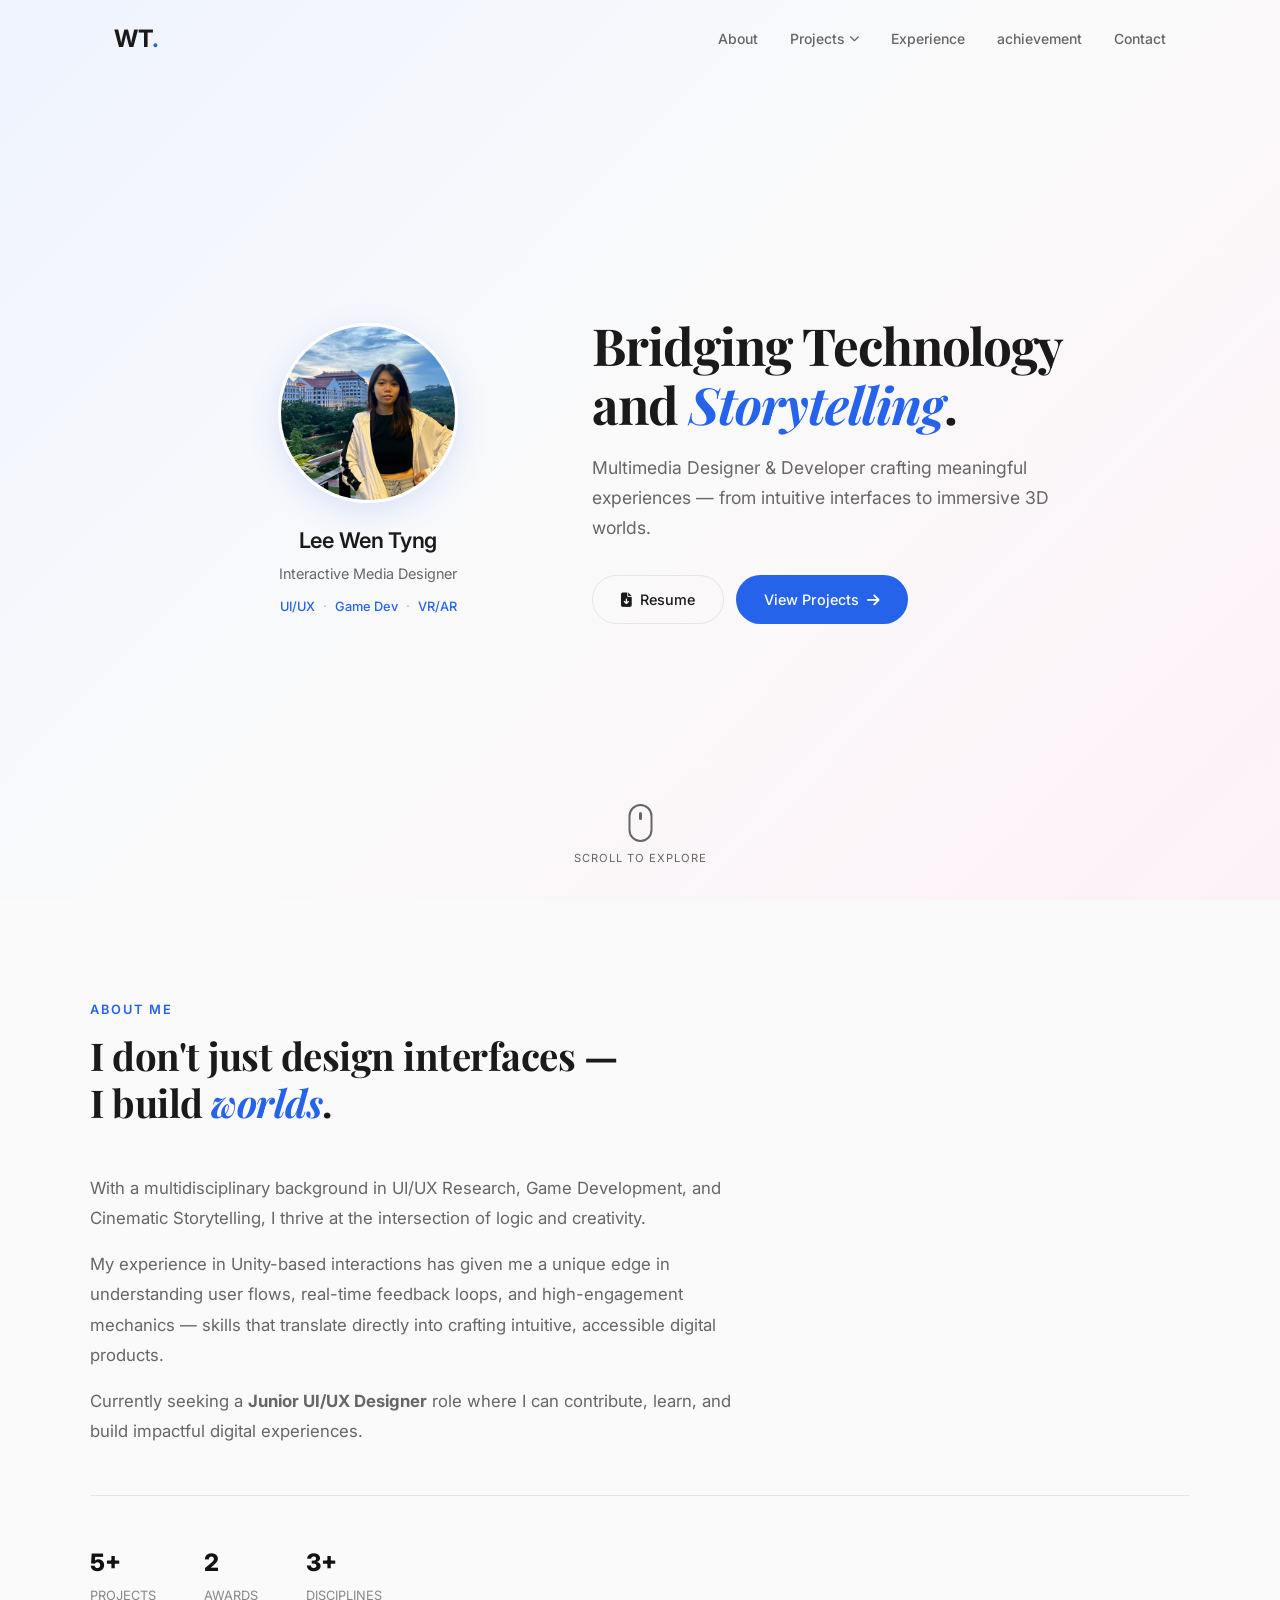
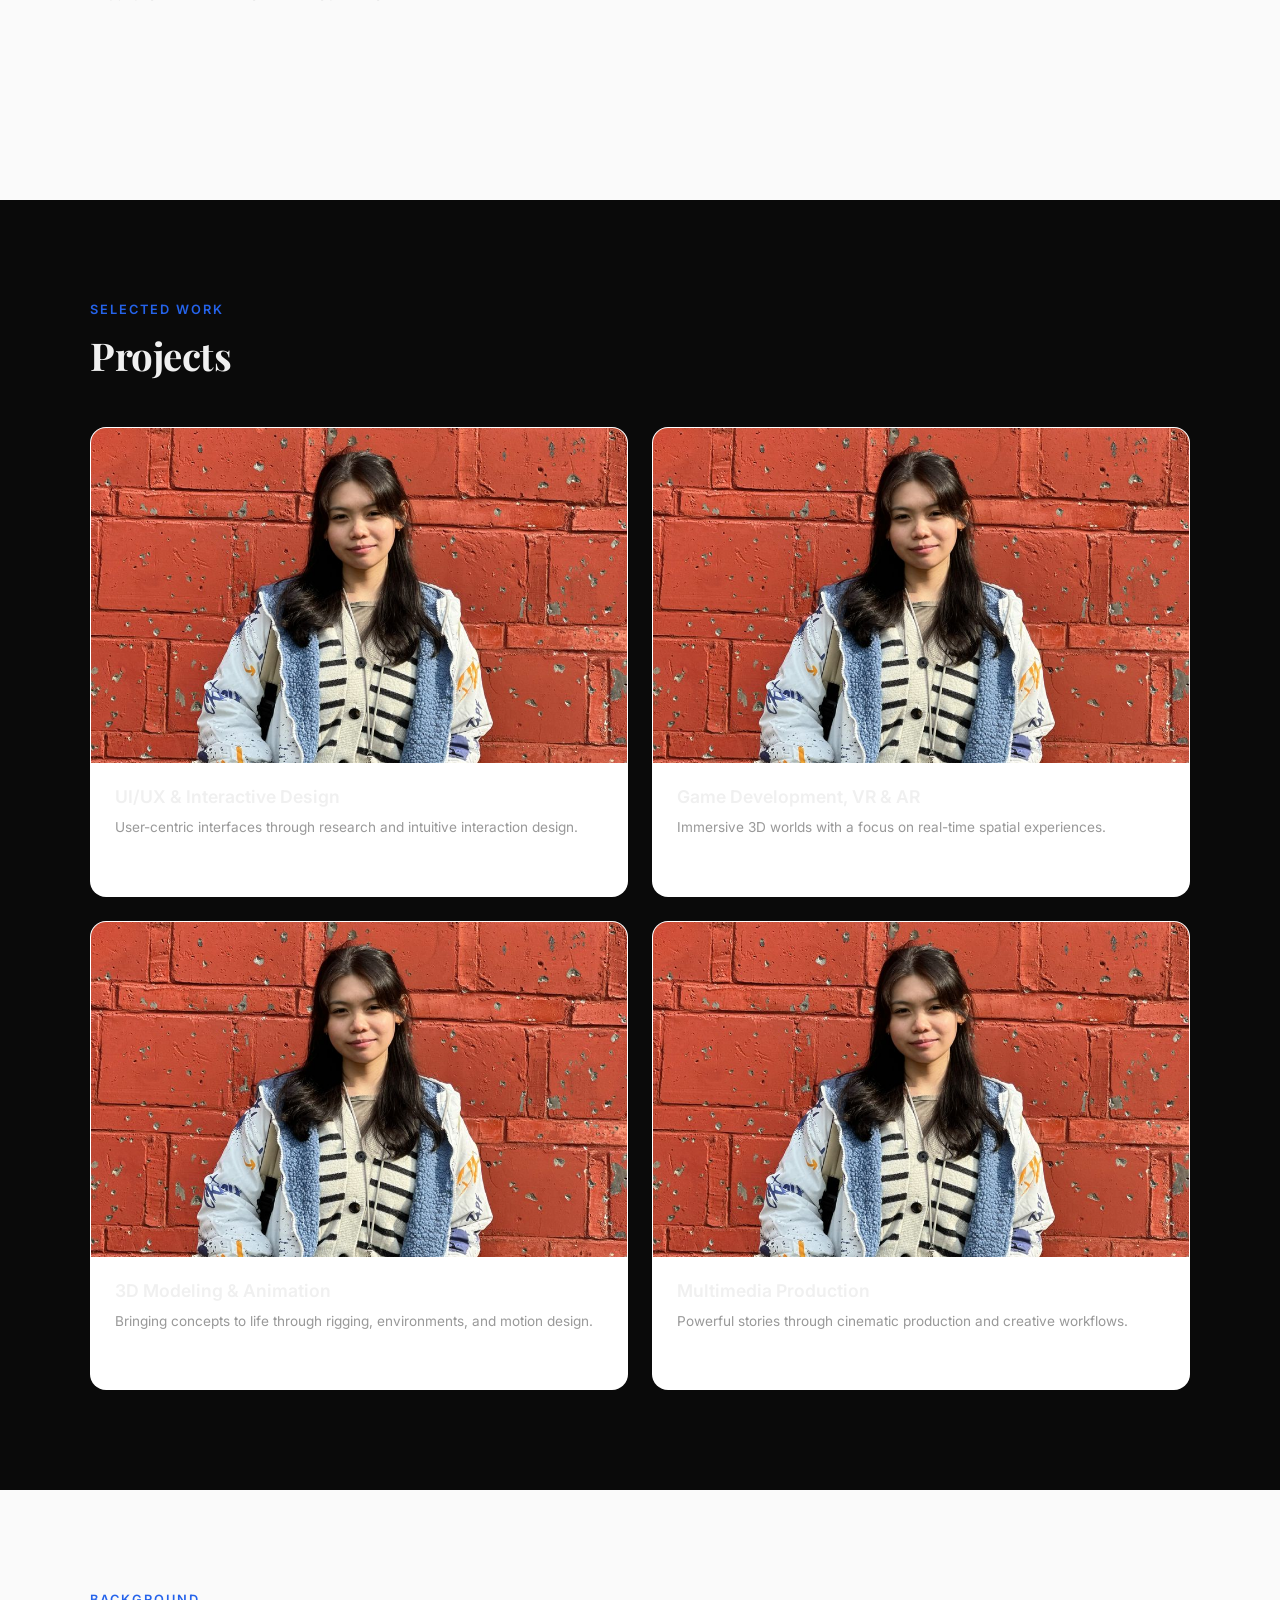
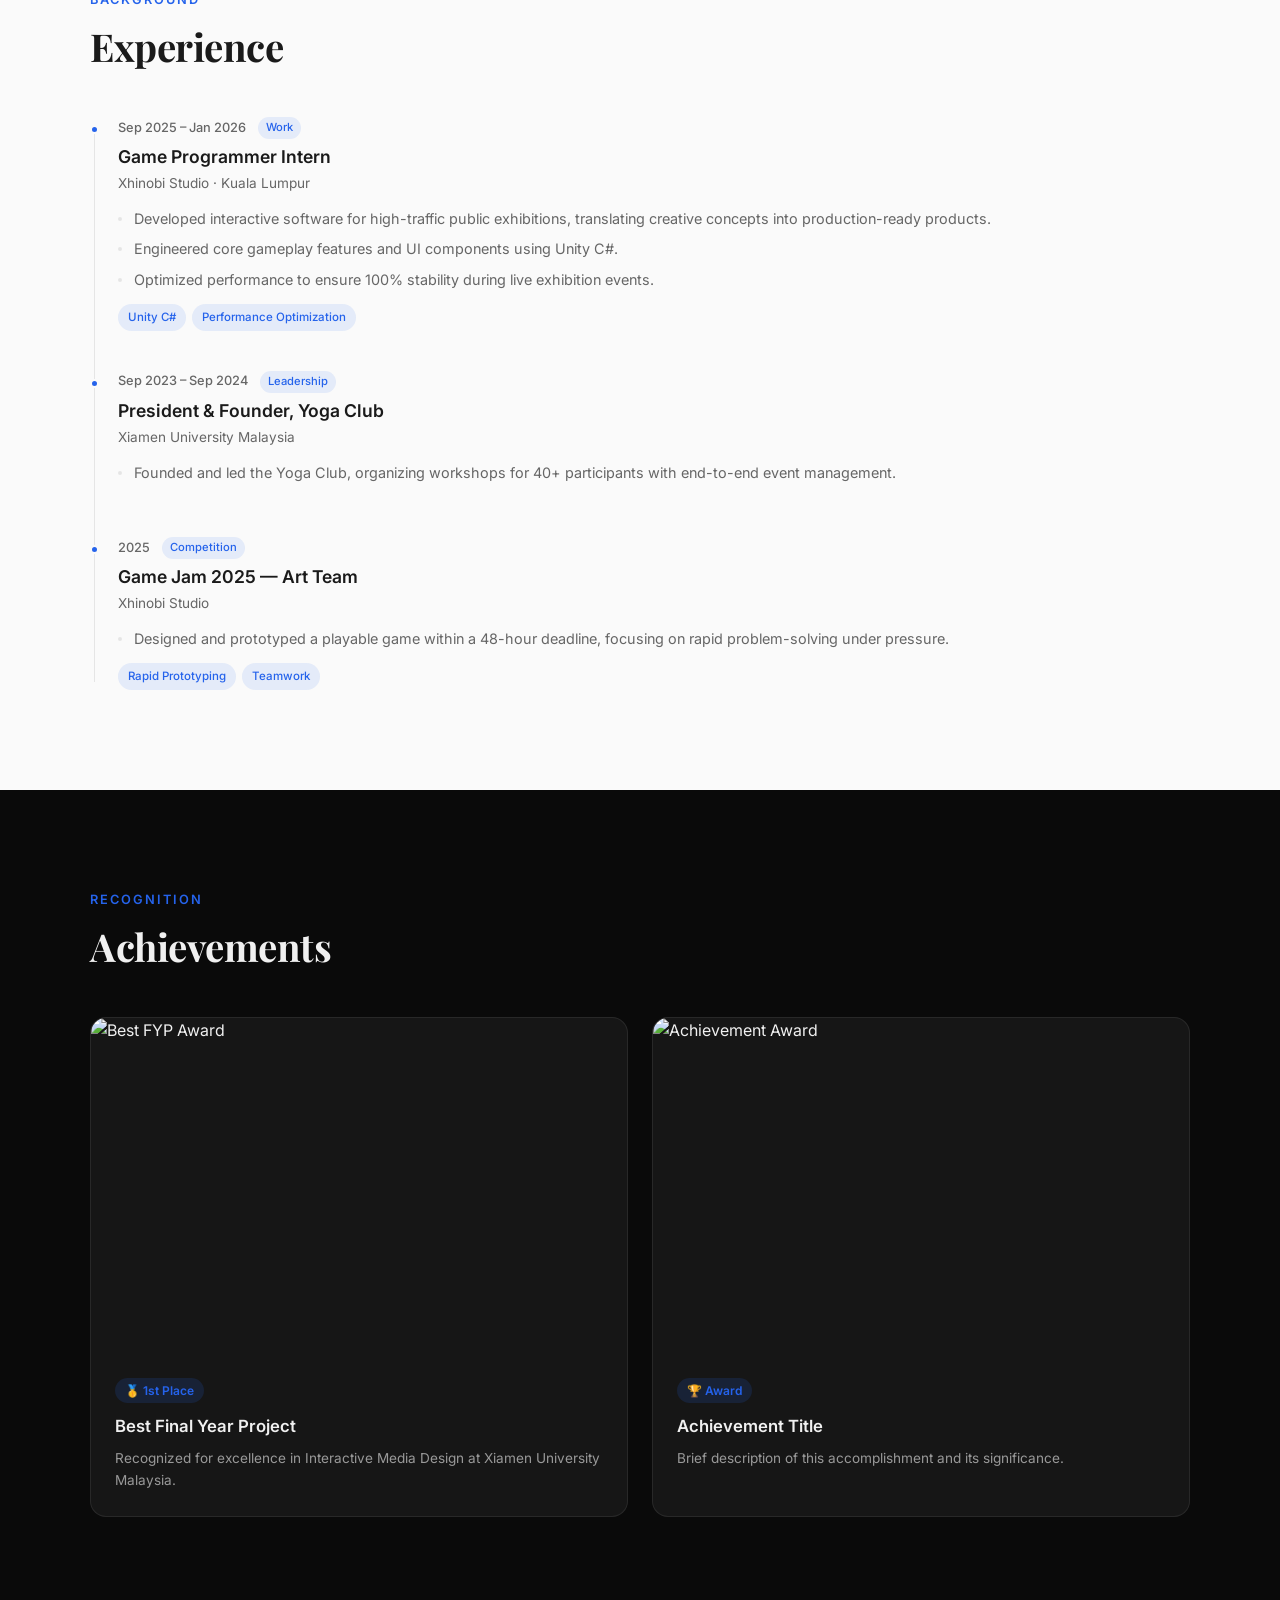
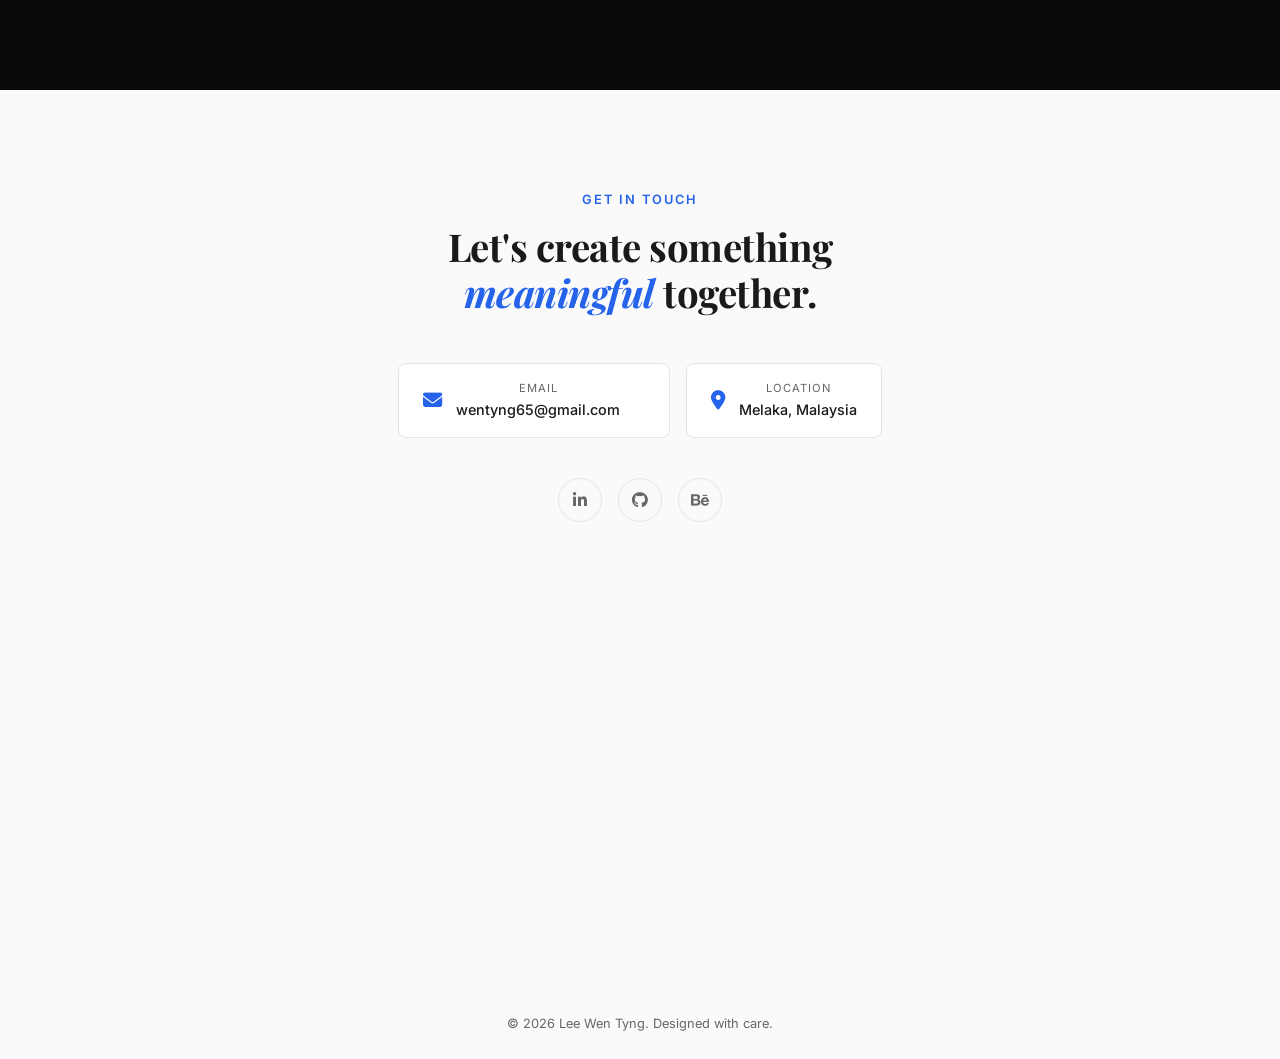
==== commit e9f26794: "f" ====
--- a/index.html
+++ b/index.html
@@ -1,338 +1,362 @@
 <!DOCTYPE html>
 <html lang="en">
 <head>
-  <meta charset="UTF-8">
-  <meta name="viewport" content="width=device-width, initial-scale=1.0">
-  <title>Lee Wen Tyng - Portfolio</title>
-  <link rel="stylesheet" href="https://cdnjs.cloudflare.com/ajax/libs/font-awesome/6.0.0-beta3/css/all.min.css">
-  <link rel="stylesheet" href="style.css">
+ <meta charset="UTF-8">
+ <meta name="viewport" content="width=device-width, initial-scale=1.0">
+ <title>Lee Wen Tyng - Interactive Media Designer</title>
+ <meta name="description" content="Lee Wen Tyng — Interactive Media Designer specializing in UI/UX, Game Development, and VR/AR. Crafting meaningful digital experiences.">
+ <meta property="og:title" content="Lee Wen Tyng - Portfolio">
+ <meta property="og:description" content="Interactive Media Designer specializing in UI/UX, Game Development, and VR/AR.">
+ <meta property="og:image" content="assets/images/image2.jpg">
+ <meta property="og:url" content="https://wentyng0605.github.io/wentynglee_portfolio/">
+ <meta property="og:type" content="website">
+ <meta name="theme-color" content="#0a0a0a">
+ <link rel="icon" href="data:image/svg+xml,<svg xmlns='http://www.w3.org/2000/svg' viewBox='0 0 100 100'><text y='.9em' font-size='90'>🎨</text></svg>">
+ <link rel="stylesheet" href="https://cdnjs.cloudflare.com/ajax/libs/font-awesome/6.5.1/css/all.min.css">
+ <link rel="preconnect" href="https://fonts.googleapis.com">
+ <link rel="preconnect" href="https://fonts.gstatic.com" crossorigin>
+ <link href="https://fonts.googleapis.com/css2?family=Inter:wght@300;400;500;600;700&family=Playfair+Display:ital,wght@0,500;1,500&display=swap" rel="stylesheet">
+ <link rel="stylesheet" href="style.css">
 </head>
 <body>
 
-  <header>
-    <nav class="navbar">
-      <a href="#hero" class="logo">Lee Wen Tyng</a>
-      <ul class="nav-links">
-        <li><a href="#about">About</a></li>
-        <li class="dropdown">
-          <a href="index.html#projects">Projects</a>
-          <ul class="dropdown-menu">
-            <li><a href="uiux.html">UI/UX & Interactive Design</a></li>
-            <li><a href="gamedev.html">Game/VR/AR</a></li>
-            <li><a href="uiux.html">3D Modeling & Animation</a></li>
-            <li><a href="env-design.html">Multimedia Production</a></li>
-          </ul>
-        </li>
-        <li><a href="#experience">Experience</a></li>
-        <li><a href="#achievements">Achievements</a></li>
-        <li><a href="#contact">Contact</a></li>
-      </ul>
-    </nav>
-  </header>
-  
-  <nav id="side-nav">
-  <ul>
-    <li><a href="#about" class="nav-link" data-title="About Me">About Me</a></li>
-    <li><a href="#projects" class="nav-link" data-title="Projects">Projects</a></li>
-    <li><a href="#experience" class="nav-link" data-title="Experience">Experience</a></li>
-    <li><a href="#achievements" class="nav-link" data-title="Achievements">Achievements</a></li>
-    <li><a href="#contact" class="nav-link" data-title="Contact">Contact</a></li>
-  </ul>
-</nav>
-
-  <main>
-    <section id="hero" class="hero" class="nav-link active">
-      <div class="hero-container">
-        <div class="hero-card">
-          <div class="profile-circle">
-            <div class="about-avatar">
-            <img src="assets/images/image2.jpg" alt="Lee Wen Tyng - UI/UX Designer">
-          </div>
-          </div>
-          <h2>Lee Wen Tyng</h2>
-          <div class="divider"></div>
-          <p>Interactive Media Designer</p>
-          <p>( UI/UX, Game, VR/AR )</p>
-        </div>
-        <div class="hero-text">
-          <h1>Bridging Technology and Storytelling through Immersive Design.</h1>
-          <p>I am a Multimedia Designer & Developer specializing in creating meaningful experiences from intuitive mobile interfaces to immersive 3D worlds.</strong></p>
-          <div class="button-container">
-            <button class="resume-btn">Resume</button>
-            <a href="#projects" class="projects-btn">
-              Projects   <i class="fas fa-arrow-right"></i>
-            </a>
-          </div>
-        </div>
-      </div>
-    </section>
-
-    <!--- About Me Section-->
-    <section id="about" class="section fade-in-section" class="nav-link">
-      <div class="about-container">
-        <h2 class="section-title">About Me</h2>
-        <div class="title-divider"></div>
-        <div class="about-content">
-          <p>"Hi, I'm Lee Wen Tyng. I don't just design interfaces; I build worlds."</p>
-              <p>With a multidisciplinary background in UI/UX Research, Game Development, and Cinematic Storytelling, I thrive at the intersection of logic and creativity. 
-              My experience in Unity-based interactions and game design has given me a unique edge in understanding complex user flows, real-time feedback loops, and high-engagement mechanics.</p>
-          <p>I excel at translating technical complexity into intuitive, accessible digital experiences. 
-            As a self-driven learner with hands-on experience in full-cycle project management, I am eager to contribute to a collaborative team and build impactful products that bridge the gap between utility and emotion.</p>
-          <p>Currently seeking a Junior UI/UX Designer role where I can contribute, learn, and build impactful digital products.</p>
-        </div>
-      </div>
-    </section>
-
-    <!--- Projects Section-->
-    <section id="projects" class="section" class="nav-link">
-      <div class="projects-container">
-        <h2 class="section-title">Projects</h2>
-        <div class="title-divider"></div>
-        <div class="project-card">
-          <div class="project-text">
-            <h3>UI/UX & Interactive Design</h3>
-            <div class="skill-tags">
-              <span>Figma</span>
-              <span>User Research</span>
-              <span>Prototyping</span>
-              <span>Interaction Logic</span>
-            </div>
-            <p>Crafting user-centric interfaces through data-driven research and intuitive human-computer interaction. </p>
-            <a href="uiux.html" class="project-btn">View Case Study     <i class="fas fa-arrow-right"></i></a>
-          </div>
-          <div class="project-image">
-            <img src="assets/images/image1.jpeg" alt="project image">
-          </div>
-        </div>
-        
-        <div class="project-card reverse">
-          <div class="project-text">
-            <h3>Game Development, VR, AR</h3>
-            <div class="skill-tags">
-              <span>Unity 3D</span>
-              <span>Unreal Engine</span>
-              <span>C# & C++</span>
-              <span>VR/AR</span>
-              <span>Level Design</span>
-              <span>Cinemachine</span>
-            </div>
-            <p>Developing immersive 3D worlds and interactive mechanics with a focus on real-time spatial experiences.</p>
-            <a href="uiux.html" class="project-btn">Explore World     <i class="fas fa-arrow-right"></i></a>
-          </div>
-          <div class="project-image">
-            <img src="assets/images/image1.jpeg" alt="project image">
-          </div>
-        </div>
-
-        <div class="project-card">
-          <div class="project-text">
-            <h3>3D Modeling & Animation</h3>
-            <div class="skill-tags">
-              <span>Autodesk Maya</span>
-              <span>Character Modeling</span>
-              <span>2D/3D Animation</span>
-              <span>Texturing</span>
-            </div>
-  
-            <p>Bringing concepts to life through technical rigging, atmospheric environments, and expressive motion design.</p>
-            <a href="uiux.html" class="project-btn">View Showreels     <i class="fas fa-arrow-right"></i></a>
-          </div>
-          <div class="project-image">
-            <img src="assets/images/image1.jpeg" alt="project image">
-          </div>
-        </div>
-
-        <div class="project-card reverse">
-          <div class="project-text">
-            <h3>Multimedia Production</h3>
-            <div class="skill-tags">
-              <span>Video Editing</span>
-              <span>Storyboarding</span>
-              <span>Cinematography</span> 
-              <span>Direction</span>
-            </div>
-            <p>Communicating powerful stories through cinematic production and end-to-end creative workflow management.</p>
-            <a href="gamedev.html" class="project-btn">Watch Film     <i class="fas fa-arrow-right"></i></a>
-          </div>
-          <div class="project-image">
-            <img src="assets/images/image1.jpeg" alt="project image">
-          </div>
-        </div>
-
-      </div>
-    </section>
-
-    <!--Experience section-->
-    <section id="experience" class="section fade-in-section" class="nav-link">
-      <h2 class="section-title">Experience</h2>
-        <div class="title-divider"></div>
-
-        <div class="exp-card">
-    <div class="exp-side-title">Work Experience</div>
-    <div class="exp-main-content">
-      <div class="exp-item">
-        <div class="exp-header">
-          <h3 class="job-title">Game Programmer Intern</h3>
-          <span class="exp-date">Sep 2025 – Jan 2026</span>
-        </div>
-        <p class="company-info">Xhinobi Studio • Kuala Lumpur</p>
-        <ul class="exp-list">
-          <li>Developed and refined interactive software applications tailored for high-traffic public exhibitions,
-             successfully translating creative concepts into stable, production-ready interactive products.</li>
-          <li>Engineered core gameplay features and complex UI components using Unity C#, 
-            ensuring a seamless and intuitive user experience across various exhibition installations.</li>
-            <li>Conducted comprehensive debugging and performance optimization 
-              to ensure 100% operational stability and smooth performance during high-stakes live exhibition events.</li>
-            <li>Collaborated with design and art teams to streamline the asset integration pipeline, 
-              improving overall development efficiency and visual fidelity.</li>
-        </ul>
-        <div class="exp-tags">
-          <span>Unity C#</span><span>Optimization</span>
-        </div>
-      </div>
-    </div>
-  </div>
-
-  <div class="exp-card">
-  <div class="exp-side-title">Clubs & Societies</div>
-  <div class="exp-main-content">
-    
-    <div class="exp-item">
-      <div class="exp-header">
-        <h3 class="job-title">President & Founder</h3>
-        <span class="exp-date">Sept 2023 – Sept 2024</span>
-      </div>
-      <p class="company-info">Yoga Club, Xiamen University Malaysia</p>
-      
-      <div style="margin-top: 15px;">
-        <p class="company-info" style="font-size: 14px; color: #666;">Yoga Club President (Sept 2023 - Sept 2024)</p>
-        <ul class="exp-list">
-          <li>Facilitated real-time updates as the primary liaison between players and event organizers.</li>
-          <li>Managed accurate data entry and match result recording to ensure competition integrity.</li>
-        </ul>
-      </div>
-
-      <div style="margin-top: 15px;">
-        <p class="company-info" style="font-size: 14px; color: #666;">Yoga Workshop Organising Chairperson (April 2024)</p>
-        <ul class="exp-list">
-          <li>Orchestrated a yoga workshop for 40+ participants, managing end-to-end workflow including venue logistics and guest collaboration.</li>        </ul>
-      </div>
-    </div>
-
-        <div class="divider"></div>
-
-
-    <div class="exp-item">
-      <div class="exp-header">
-        <h3 class="job-title">Admin & Ceremony Department Member</h3>
-        <span class="exp-date">2022 – 2023</span>
-      </div>
-      <p class="company-info">X-nergy Sport Carnival</p>
-      
-      <div style="margin-top: 15px;">
-        <p class="company-info" style="font-size: 14px; color: #666;">Admin Department (June 2023 - July 2023)</p>
-        <ul class="exp-list">
-          <li>Facilitated real-time updates as the primary liaison between players and event organizers.</li>
-          <li>Managed accurate data entry and match result recording to ensure competition integrity.</li>
-        </ul>
-      </div>
-
-      <div style="margin-top: 15px;">
-        <p class="company-info" style="font-size: 14px; color: #666;">Ceremony Department (Dec 2022 - Jan 2023)</p>
-        <ul class="exp-list">
-          <li>Managed ceremony schedules, rehearsal planning, and the smooth execution of award presentations.</li>
-        </ul>
-      </div>
-    </div>
-
-  </div>
-</div>
-
-  <div class="exp-card">
-    <div class="exp-side-title">Competition</div>
-    <div class="exp-main-content">
-      <div class="exp-item">
-        <div class="exp-header">
-          <h3 class="job-title">Art Team Participant</h3>
-          <span class="exp-date">2025</span>
-        </div>
-        <p class="company-info">Game Jam 2025</p>
-        <ul class="exp-list">
-          <li>Collaborated to design and prototype a playable game within a 48-hour deadline.</li>
-          <li>Focused on rapid problem-solving and mechanic balancing to deliver a polished user experience under high-pressure conditions.</li>
-        </ul>
-        <div class="exp-tags">
-          <span>Rapid Prototyping</span><span>Teamwork</span>
-        </div>
-      </div>
-    </div>
-  </div>
-
-      </section>
-
-    <!--- Achievements Section-->
-    <section id="achievements" class="section fade-in-section" class="nav-link">
-      <h2 class="section-title">Achievements</h2>
-        <div class="title-divider"></div>
-        
-        <div class="achievement-card">
-          <div class="achievement-image">
-            <img src="assets/images/fyp-award.jpg" alt="FYP Award Recognition">
-          </div>
-          <div class="achievement-text">
-            <h3>Best Final Year Project (1st Place) Award</h3>
-            <p>Having worked on Unity-based interaction projects and web interfaces, I approach UX with both creative sensitivity and technical awareness. 
-              My experience in game development has strengthened my understanding of user flow, real-time feedback, and engagement design. 
-              I enjoy translating complex interactions into intuitive and accessible digital experiences. 
-              With strong self-learning ability and hands-on project experience, I am eager to grow within a collaborative UX team.</p>
-          </div>
-        </div>
-
-        <div class="achievement-card reverse">
-          <div class="achievement-image">
-            <img src="assets/images/award2.jpeg" alt="Achievement 2">
-          </div>
-          <div class="achievement-text">
-            <h3>Another Award</h3>
-            <p>这是第二个成就的详细描述。</p>
-          </div>
-        </div>
-
-    </section>
-
-  
-
-    <section id="contact" class="section contact-section" class="nav-link">
-      <h2 class="contact-title">Contact Me</h2>
-      <div class="title-divider-yellow"></div>
-      <p class="contact-desc">Feel free to reach me out !</p>
-
-      <div class="contact-info">
-        <div class="info-item">
-          <div class="icon-box"></div> <span>wentyng65@gmail.com</span>
-        </div>
-
-        <div class="info-item">
-          <div class="icon-box"></div> <span>Melaka, Malaysia</span>
-        </div>
-
-      </div>
-
-      <div class="social-links">
-        <div class="social-icon"></div>
-        <div class="social-icon"></div>
-        <div class="social-icon"></div>
-      </div>
-</section>
-
-  </main>
-
-  <footer class="footer">
-    <p>© 2026 Lee Wen Tyng</p>
-  </footer>
-
-  <script src="script.js" defer></script>
-  <script src="scrollspy.js"></script>
+ <!-- Navigation -->
+ <header id="header">
+ <nav class="navbar">
+ <a href="#hero" class="logo">WT<span class="dot">.</span></a>
+ <button class="menu-toggle" aria-label="Toggle menu" onclick="document.querySelector('.nav-links').classList.toggle('open')">
+ <span></span><span></span><span></span>
+ </button>
+ <ul class="nav-links">
+ <li><a href="#about">About</a></li>
+ <li class="dropdown">
+ <a href="#projects">Projects <i class="fas fa-chevron-down"></i></a>
+ <ul class="dropdown-menu">
+ <li><a href="fyp.html">Final Year Project</a></li>
+ <li><a href="uiux.html">UI/UX Design</a></li>
+ <li><a href="gamedev.html">Game Development</a></li>
+ <li><a href="vrar.html">VR/AR</a></li>
+ <li><a href="anim.html">2D & 3D Animation</a></li>
+ <li><a href="env-design.html">Multimedia Production</a></li>
+ </ul>
+ </li>
+ <li><a href="#experience">Experience</a></li>
+ <li><a href="#achievements">achievement</a></li>
+ <li><a href="#contact">Contact</a></li>
+ </ul>
+ </nav>
+ </header>
+
+ <main>
+
+ <!-- Hero -->
+ <section id="hero" class="hero">
+ <div class="hero-container">
+ <div class="hero-card">
+ <div class="profile-circle">
+ <img src="assets/images/image2.jpg" alt="Lee Wen Tyng" loading="eager">
+ </div>
+ <div class="hero-info">
+ <h2>Lee Wen Tyng</h2>
+ <p class="hero-tagline">Interactive Media Designer</p>
+ <div class="hero-specialties">
+ <span>UI/UX</span>
+ <span class="sep">·</span>
+ <span>Game Dev</span>
+ <span class="sep">·</span>
+ <span>VR/AR</span>
+ </div>
+ </div>
+ </div>
+ <div class="hero-text">
+ <h1>Bridging Technology<br>and <em>Storytelling</em>.</h1>
+ <p>Multimedia Designer & Developer crafting meaningful experiences — from intuitive interfaces to immersive 3D worlds.</p>
+ <div class="button-group">
+ <a href="assets/resume.pdf" class="btn btn-outline" target="_blank">
+ <i class="fas fa-file-arrow-down"></i> Resume
+ </a>
+ <a href="#projects" class="btn btn-primary">
+ View Projects <i class="fas fa-arrow-right"></i>
+ </a>
+ </div>
+ </div>
+ </div>
+ <div class="scroll-indicator">
+ <div class="mouse">
+ <div class="wheel"></div>
+ </div>
+ <p>Scroll to explore</p>
+ </div>
+ </section>
+
+ <!-- About -->
+ <section id="about" class="section reveal">
+ <div class="section-container">
+ <p class="section-label">About Me</p>
+ <h2 class="section-heading">I don't just design interfaces —<br>I build <em>worlds</em>.</h2>
+ <div class="about-content">
+ <p>With a multidisciplinary background in UI/UX Research, Game Development, and Cinematic Storytelling, I thrive at the intersection of logic and creativity.</p>
+ <p>My experience in Unity-based interactions has given me a unique edge in understanding user flows, real-time feedback loops, and high-engagement mechanics — skills that translate directly into crafting intuitive, accessible digital products.</p>
+ <p>Currently seeking a <strong>Junior UI/UX Designer</strong> role where I can contribute, learn, and build impactful digital experiences.</p>
+ </div>
+ <div class="about-stats">
+ <div class="stat">
+ <span class="stat-number">5+</span>
+ <span class="stat-label">Projects</span>
+ </div>
+ <div class="stat">
+ <span class="stat-number">2</span>
+ <span class="stat-label">Awards</span>
+ </div>
+ <div class="stat">
+ <span class="stat-number">3+</span>
+ <span class="stat-label">Disciplines</span>
+ </div>
+ </div>
+ </div>
+ </section>
+
+ <!-- Projects -->
+ <section id="projects" class="section section-dark reveal">
+ <div class="section-container">
+ <p class="section-label">Selected Work</p>
+ <h2 class="section-heading">Projects</h2>
+ <div class="projects-grid">
+
+ <a href="uiux.html" class="project-card">
+ <div class="project-thumb">
+ <img src="assets/images/image1.jpeg" alt="UI/UX Design Projects" loading="lazy">
+ <div class="project-overlay">
+ <span>View Case Study <i class="fas fa-arrow-right"></i></span>
+ </div>
+ </div>
+ <div class="project-meta">
+ <h3>UI/UX & Interactive Design</h3>
+ <p>User-centric interfaces through research and intuitive interaction design.</p>
+ <div class="skill-tags">
+ <span>Figma</span><span>User Research</span><span>Prototyping</span>
+ </div>
+ </div>
+ </a>
+
+ <a href="gamedev.html" class="project-card">
+ <div class="project-thumb">
+ <img src="assets/images/image1.jpeg" alt="Game Development Projects" loading="lazy">
+ <div class="project-overlay">
+ <span>Explore World <i class="fas fa-arrow-right"></i></span>
+ </div>
+ </div>
+ <div class="project-meta">
+ <h3>Game Development, VR & AR</h3>
+ <p>Immersive 3D worlds with a focus on real-time spatial experiences.</p>
+ <div class="skill-tags">
+ <span>Unity 3D</span><span>Unreal</span><span>C# / C++</span><span>VR/AR</span>
+ </div>
+ </div>
+ </a>
+
+ <a href="anim.html" class="project-card">
+ <div class="project-thumb">
+ <img src="assets/images/image1.jpeg" alt="3D Modeling and Animation Projects" loading="lazy">
+ <div class="project-overlay">
+ <span>View Showreels <i class="fas fa-arrow-right"></i></span>
+ </div>
+ </div>
+ <div class="project-meta">
+ <h3>3D Modeling & Animation</h3>
+ <p>Bringing concepts to life through rigging, environments, and motion design.</p>
+ <div class="skill-tags">
+ <span>Maya</span><span>Character Modeling</span><span>Texturing</span>
+ </div>
+ </div>
+ </a>
+
+ <a href="env-design.html" class="project-card">
+ <div class="project-thumb">
+ <img src="assets/images/image1.jpeg" alt="Multimedia Production Projects" loading="lazy">
+ <div class="project-overlay">
+ <span>Watch Film <i class="fas fa-arrow-right"></i></span>
+ </div>
+ </div>
+ <div class="project-meta">
+ <h3>Multimedia Production</h3>
+ <p>Powerful stories through cinematic production and creative workflows.</p>
+ <div class="skill-tags">
+ <span>Video Editing</span><span>Storyboarding</span><span>Cinematography</span>
+ </div>
+ </div>
+ </a>
+
+ </div>
+ </div>
+ </section>
+
+ <!-- Experience -->
+ <section id="experience" class="section reveal">
+ <div class="section-container">
+ <p class="section-label">Background</p>
+ <h2 class="section-heading">Experience</h2>
+
+ <div class="timeline">
+
+ <div class="timeline-item">
+ <div class="timeline-marker"></div>
+ <div class="timeline-content">
+ <div class="timeline-header">
+ <span class="timeline-date">Sep 2025 – Jan 2026</span>
+ <span class="timeline-type">Work</span>
+ </div>
+ <h3>Game Programmer Intern</h3>
+ <p class="timeline-company">Xhinobi Studio · Kuala Lumpur</p>
+ <ul>
+ <li>Developed interactive software for high-traffic public exhibitions, translating creative concepts into production-ready products.</li>
+ <li>Engineered core gameplay features and UI components using Unity C#.</li>
+ <li>Optimized performance to ensure 100% stability during live exhibition events.</li>
+ </ul>
+ <div class="skill-tags">
+ <span>Unity C#</span><span>Performance Optimization</span>
+ </div>
+ </div>
+ </div>
+
+ <div class="timeline-item">
+ <div class="timeline-marker"></div>
+ <div class="timeline-content">
+ <div class="timeline-header">
+ <span class="timeline-date">Sep 2023 – Sep 2024</span>
+ <span class="timeline-type">Leadership</span>
+ </div>
+ <h3>President & Founder, Yoga Club</h3>
+ <p class="timeline-company">Xiamen University Malaysia</p>
+ <ul>
+ <li>Founded and led the Yoga Club, organizing workshops for 40+ participants with end-to-end event management.</li>
+ </ul>
+ </div>
+ </div>
+
+ <div class="timeline-item">
+ <div class="timeline-marker"></div>
+ <div class="timeline-content">
+ <div class="timeline-header">
+ <span class="timeline-date">2025</span>
+ <span class="timeline-type">Competition</span>
+ </div>
+ <h3>Game Jam 2025 — Art Team</h3>
+ <p class="timeline-company">Xhinobi Studio</p>
+ <ul>
+ <li>Designed and prototyped a playable game within a 48-hour deadline, focusing on rapid problem-solving under pressure.</li>
+ </ul>
+ <div class="skill-tags">
+ <span>Rapid Prototyping</span><span>Teamwork</span>
+ </div>
+ </div>
+ </div>
+
+ </div>
+ </div>
+ </section>
+
+ <!-- Achievements -->
+ <section id="achievements" class="section section-dark reveal">
+ <div class="section-container">
+ <p class="section-label">Recognition</p>
+ <h2 class="section-heading">Achievements</h2>
+ <div class="achievements-grid">
+ <div class="achievement-card">
+ <img src="assets/images/fyp-award.jpg" alt="Best FYP Award" loading="lazy">
+ <div class="achievement-info">
+ <span class="achievement-badge">🥇 1st Place</span>
+ <h3>Best Final Year Project</h3>
+ <p>Recognized for excellence in Interactive Media Design at Xiamen University Malaysia.</p>
+ </div>
+ </div>
+ <div class="achievement-card">
+ <img src="assets/images/award2.jpeg" alt="Achievement Award" loading="lazy">
+ <div class="achievement-info">
+ <span class="achievement-badge">🏆 Award</span>
+ <h3>Achievement Title</h3>
+ <p>Brief description of this accomplishment and its significance.</p>
+ </div>
+ </div>
+ </div>
+ </div>
+ </section>
+
+ <!-- Contact -->
+ <section id="contact" class="section reveal">
+ <div class="section-container contact-container">
+ <p class="section-label">Get in Touch</p>
+ <h2 class="section-heading">Let's create something<br><em>meaningful</em> together.</h2>
+ <div class="contact-grid">
+ <a href="mailto:wentyng65@gmail.com" class="contact-card">
+ <i class="fas fa-envelope"></i>
+ <div>
+ <p class="contact-label">Email</p>
+ <p class="contact-value">wentyng65@gmail.com</p>
+ </div>
+ <i class="fas fa-arrow-right"></i>
+ </a>
+ <div class="contact-card">
+ <i class="fas fa-location-dot"></i>
+ <div>
+ <p class="contact-label">Location</p>
+ <p class="contact-value">Melaka, Malaysia</p>
+ </div>
+ </div>
+ </div>
+ <div class="social-links">
+ <a href="https://linkedin.com/in/" target="_blank" rel="noopener" aria-label="LinkedIn"><i class="fab fa-linkedin-in"></i></a>
+ <a href="https://github.com/wentyng0605" target="_blank" rel="noopener" aria-label="GitHub"><i class="fab fa-github"></i></a>
+ <a href="https://www.behance.net/" target="_blank" rel="noopener" aria-label="Behance"><i class="fab fa-behance"></i></a>
+ </div>
+ </div>
+ </section>
+
+ </main>
+
+ <footer class="footer">
+ <p>&copy; 2026 Lee Wen Tyng. Designed with care.</p>
+ </footer>
+
+ <script>
+ // Scroll reveal
+ const revealElements = document.querySelectorAll('.reveal');
+ const observer = new IntersectionObserver((entries) => {
+ entries.forEach(entry => {
+ if (entry.isIntersecting) {
+ entry.target.classList.add('revealed');
+ observer.unobserve(entry.target);
+ }
+ });
+ }, { threshold: 0.1, rootMargin: '0px 0px -50px 0px' });
+ revealElements.forEach(el => observer.observe(el));
+
+ // Header shrink on scroll
+ const header = document.getElementById('header');
+ let lastScroll = 0;
+ window.addEventListener('scroll', () => {
+ header.classList.toggle('scrolled', window.scrollY > 50);
+ }, { passive: true });
+
+ // Smooth scroll
+ document.querySelectorAll('a[href^="#"]').forEach(anchor => {
+ anchor.addEventListener('click', function(e) {
+ e.preventDefault();
+ const target = document.querySelector(this.getAttribute('href'));
+ if (target) {
+ target.scrollIntoView({ behavior: 'smooth', block: 'start' });
+ document.querySelector('.nav-links').classList.remove('open');
+ }
+ });
+ });
+
+ // Close mobile menu on outside click
+ document.addEventListener('click', (e) => {
+ if (!e.target.closest('.navbar')) {
+ document.querySelector('.nav-links').classList.remove('open');
+ }
+ });
+ </script>
 
 </body>
-</html>+</html>
--- a/style.css
+++ b/style.css
@@ -1,668 +1,766 @@
-* {
-  box-sizing: border-box;
-}
-
-body::before {
-  content: "";
-  position: fixed;
-  top: 0; left: 0; width: 100%; height: 100%;
-  background: rgba(255, 255, 255, 0.1); /* 80% 透明度的白色遮罩 */
-  z-index: -1; /* 放在所有内容后面 */
-  backdrop-filter: blur(3px);
+/* ===== Reset & Base ===== */
+*, *::before, *::after {
+ margin: 0;
+ padding: 0;
+ box-sizing: border-box;
+}
+
+:root {
+ --bg: #fafafa;
+ --bg-dark: #0a0a0a;
+ --text: #1a1a1a;
+ --text-light: #666;
+ --text-white: #f0f0f0;
+ --accent: #2563eb;
+ --accent-hover: #1d4ed8;
+ --border: #e5e5e5;
+ --card-bg: #fff;
+ --card-shadow: 0 1px 3px rgba(0,0,0,0.06), 0 8px 24px rgba(0,0,0,0.04);
+ --radius: 16px;
+ --radius-sm: 8px;
+ --transition: 0.3s cubic-bezier(0.4, 0, 0.2, 1);
+ --max-width: 1100px;
+}
+
+html {
+ scroll-behavior: smooth;
+ font-size: 16px;
 }
 
 body {
-  margin: 0;
-  padding-top: 80px;
-  font-family: Tahoma;
-  color: #1A1A1A;
-  /* 路径指向你的背景图 */
-  background-image: url('assets/images/bg1.jpg');
-  
-  /* 关键技巧：确保图片平铺并固定 */
-  background-size: cover;        /* 让图片填满整个屏幕，不留白边 */
-  background-position: center;   /* 图片居中显示 */
-  background-repeat: no-repeat;  /* 不平铺 */
-  background-attachment: fixed;  /* 滚动时背景固定，产生高级的视差感 */
-  
-  /* 为了保证文字可读性，加一个半透明的遮罩层 */
-  background-color: rgba(3, 1, 32, 0.2); /* 如果图片颜色深，把遮罩设为黑色 */
-  background-blend-mode: overlay; /* 将背景色和图片混合，让文字更清晰 */
-}
-
-
-html {
-  scroll-behavior: smooth;
-}
-
-/* Navbar */
+ font-family: 'Inter', -apple-system, BlinkMacSystemFont, sans-serif;
+ color: var(--text);
+ background: var(--bg);
+ line-height: 1.6;
+ -webkit-font-smoothing: antialiased;
+ overflow-x: hidden;
+}
+
+img { max-width: 100%; display: block; }
+a { color: inherit; text-decoration: none; }
+ul { list-style: none; }
+
+/* ===== Navigation ===== */
+#header {
+ position: fixed;
+ top: 0;
+ left: 0;
+ right: 0;
+ z-index: 1000;
+ padding: 20px 0;
+ transition: var(--transition);
+}
+
+#header.scrolled {
+ background: rgba(250, 250, 250, 0.85);
+ backdrop-filter: blur(20px);
+ -webkit-backdrop-filter: blur(20px);
+ padding: 12px 0;
+ border-bottom: 1px solid var(--border);
+}
+
 .navbar {
-   position: fixed;
-  top: 0;
-  left: 0;
-  width: 100%;
-  box-shadow: 0 2px 10px rgba(0,0,0,0.1);
-
-  display: flex;
-  justify-content: space-between;
-  align-items: center;
-  padding: 24px 60px;
-  background: #081428;
-  color: white;
-  z-index: 1000;
-}
+ max-width: var(--max-width);
+ margin: 0 auto;
+ padding: 0 24px;
+ display: flex;
+ justify-content: space-between;
+ align-items: center;
+}
+
+.logo {
+ font-size: 1.5rem;
+ font-weight: 700;
+ letter-spacing: -0.5px;
+}
+
+.dot { color: var(--accent); }
 
 .nav-links {
-  list-style: none;
-  display: flex;
-  gap: 60px;
-  padding: 0;
-  margin: 0;
-}
-
-.nav-links a {
-  text-decoration: none;
-  color: white; /* 假设你现在的字体颜色是白色 */
-  transition: all 0.3s ease; /* 核心：让所有变化（颜色、大小）都平滑过渡 */
-  display: inline-block; /* 核心：必须设置为 inline-block 或 block，transform 属性才会生效 */
-}
-
-.nav-links a:hover {
-  transform: scale(1.1); /* 放大到原来的 1.2 倍 */
-  color: #EBDED4; /* 换成你喜欢的主题色（例如你卡片标题的颜色） */
-  cursor: pointer;
-}
-
-/* 确保包含下拉菜单的 li 设置为相对定位 */
-.nav-links .dropdown {
-  position: relative; /* 菜单定位的基准 */
-}
-
-/* 1. 隐藏菜单，将其设为绝对定位 */
-/* 下拉菜单本身 */
+ display: flex;
+ align-items: center;
+ gap: 32px;
+}
+
+.nav-links > li > a {
+ font-size: 0.875rem;
+ font-weight: 500;
+ color: var(--text-light);
+ transition: color var(--transition);
+ position: relative;
+}
+
+.nav-links > li > a:hover { color: var(--text); }
+
+.nav-links > li > a::after {
+ content: '';
+ position: absolute;
+ bottom: -4px;
+ left: 0;
+ width: 0;
+ height: 2px;
+ background: var(--accent);
+ transition: width var(--transition);
+}
+
+.nav-links > li > a:hover::after { width: 100%; }
+
+/* Dropdown */
+.dropdown { position: relative; }
+
+.dropdown > a {
+ display: flex;
+ align-items: center;
+ gap: 4px;
+}
+
+.dropdown > a .fa-chevron-down {
+ font-size: 0.65rem;
+ transition: transform var(--transition);
+}
+
+.dropdown:hover .fa-chevron-down { transform: rotate(180deg); }
+
 .dropdown-menu {
-  display: none;          /* 默认隐藏 */
-  position: absolute;     /* 绝对定位 */
-  top: 100%;              /* 紧贴父元素（Projects）底部 */
-  left: 0;                /* 从左侧开始对齐 */
-  background-color: #050505;
-  list-style: none;
-  padding: 15px 15px;
-  border-radius: 6px;
-  min-width: 250px;       /* 宽度适中 */
-  box-shadow: 0 8px 16px rgba(0,0,0,0.2); /* 加一点阴影，更有深度感 */
-  z-index: 1000;          /* 确保它在最上层 */
-}
-
-/* 2. 鼠标悬停在 .dropdown 上时，显示菜单 */
-.nav-links .dropdown:hover .dropdown-menu {
-  display: block;         /* 悬停时显示 */
-}
-
-/* 调整菜单内链接的样式，使其更优雅 */
+ position: absolute;
+ top: 100%;
+ left: 50%;
+ transform: translateX(-50%) translateY(8px);
+ background: var(--card-bg);
+ border: 1px solid var(--border);
+ border-radius: var(--radius-sm);
+ padding: 8px;
+ min-width: 220px;
+ box-shadow: var(--card-shadow);
+ opacity: 0;
+ visibility: hidden;
+ transition: var(--transition);
+}
+
+.dropdown:hover .dropdown-menu {
+ opacity: 1;
+ visibility: visible;
+ transform: translateX(-50%) translateY(0);
+}
+
 .dropdown-menu li a {
-  padding: 12px 20px;
-  display: block;
-  color: white;
-  transition: all 0.3s ease;
-  white-space: nowrap;    /* 防止文字换行 */
-}
-
-/* 4. 菜单内链接的悬停动效 (Scale + Color) */
-
-
-.logo {
-  text-decoration: none;
-  color: white; 
-  font-size: 20px;
-  font-weight: bold;
-}
-
-/* Sections */
+ display: block;
+ padding: 8px 14px;
+ font-size: 0.85rem;
+ border-radius: 6px;
+ transition: background var(--transition);
+}
+
+.dropdown-menu li a:hover {
+ background: #f5f5f5;
+}
+
+/* Mobile menu */
+.menu-toggle {
+ display: none;
+ flex-direction: column;
+ gap: 5px;
+ background: none;
+ border: none;
+ cursor: pointer;
+ padding: 4px;
+}
+
+.menu-toggle span {
+ display: block;
+ width: 24px;
+ height: 2px;
+ background: var(--text);
+ border-radius: 2px;
+ transition: var(--transition);
+}
+
+/* ===== Hero ===== */
+.hero {
+ min-height: 100vh;
+ display: flex;
+ align-items: center;
+ justify-content: center;
+ padding: 120px 24px 80px;
+ background: linear-gradient(135deg, #f0f4ff 0%, #fafafa 50%, #fdf2f8 100%);
+ position: relative;
+}
+
+.hero-container {
+ max-width: var(--max-width);
+ margin: 0 auto;
+ display: grid;
+ grid-template-columns: 320px 1fr;
+ gap: 64px;
+ align-items: center;
+}
+
+.hero-card {
+ text-align: center;
+}
+
+.profile-circle {
+ width: 180px;
+ height: 180px;
+ border-radius: 50%;
+ overflow: hidden;
+ margin: 0 auto 20px;
+ border: 3px solid #fff;
+ box-shadow: 0 8px 32px rgba(37, 99, 235, 0.15);
+}
+
+.profile-circle img {
+ width: 100%;
+ height: 100%;
+ object-fit: cover;
+}
+
+.hero-card h2 {
+ font-size: 1.35rem;
+ font-weight: 600;
+ letter-spacing: -0.3px;
+}
+
+.hero-tagline {
+ color: var(--text-light);
+ font-size: 0.9rem;
+ margin-top: 4px;
+}
+
+.hero-specialties {
+ display: flex;
+ align-items: center;
+ justify-content: center;
+ gap: 8px;
+ margin-top: 12px;
+ font-size: 0.8rem;
+ color: var(--accent);
+ font-weight: 500;
+}
+
+.hero-specialties .sep { opacity: 0.4; }
+
+.hero-text h1 {
+ font-family: 'Playfair Display', Georgia, serif;
+ font-size: 3.2rem;
+ line-height: 1.15;
+ letter-spacing: -1px;
+ margin-bottom: 20px;
+}
+
+.hero-text h1 em {
+ color: var(--accent);
+ font-style: italic;
+}
+
+.hero-text > p {
+ font-size: 1.1rem;
+ color: var(--text-light);
+ max-width: 480px;
+ line-height: 1.7;
+}
+
+.button-group {
+ display: flex;
+ gap: 12px;
+ margin-top: 32px;
+}
+
+.btn {
+ display: inline-flex;
+ align-items: center;
+ gap: 8px;
+ padding: 12px 28px;
+ border-radius: 50px;
+ font-size: 0.9rem;
+ font-weight: 500;
+ transition: var(--transition);
+ cursor: pointer;
+ border: none;
+}
+
+.btn-primary {
+ background: var(--accent);
+ color: #fff;
+}
+
+.btn-primary:hover {
+ background: var(--accent-hover);
+ transform: translateY(-1px);
+ box-shadow: 0 4px 16px rgba(37, 99, 235, 0.3);
+}
+
+.btn-outline {
+ background: transparent;
+ color: var(--text);
+ border: 1.5px solid var(--border);
+}
+
+.btn-outline:hover {
+ border-color: var(--text);
+ transform: translateY(-1px);
+}
+
+/* Scroll indicator */
+.scroll-indicator {
+ position: absolute;
+ bottom: 32px;
+ left: 50%;
+ transform: translateX(-50%);
+ text-align: center;
+ animation: float 2.5s ease-in-out infinite;
+}
+
+.scroll-indicator p {
+ font-size: 0.7rem;
+ color: var(--text-light);
+ margin-top: 8px;
+ letter-spacing: 1px;
+ text-transform: uppercase;
+}
+
+.mouse {
+ width: 24px;
+ height: 38px;
+ border: 2px solid var(--text-light);
+ border-radius: 12px;
+ margin: 0 auto;
+ position: relative;
+}
+
+.wheel {
+ width: 3px;
+ height: 8px;
+ background: var(--text-light);
+ border-radius: 2px;
+ position: absolute;
+ top: 6px;
+ left: 50%;
+ transform: translateX(-50%);
+ animation: scroll-wheel 1.8s ease-in-out infinite;
+}
+
+@keyframes scroll-wheel {
+ 0%, 100% { opacity: 1; transform: translateX(-50%) translateY(0); }
+ 100% { opacity: 0; transform: translateX(-50%) translateY(12px); }
+}
+
+@keyframes float {
+ 0%, 100% { transform: translateX(-50%) translateY(0); }
+ 50% { transform: translateX(-50%) translateY(-8px); }
+}
+
+/* ===== Sections ===== */
 .section {
-  min-height: calc(100vh - 80px); /* 100vh 减去导航栏高度 */
-  display: flex;
-  flex-direction: column;
-  justify-content: center;
-  align-items: center;    
-  padding: 80px 60px;
-  scroll-snap-align: start; /* 关键：滚动停止时对齐到开头 */
-}
-
-/* HERO SECTION */
-.hero {
-  scroll-snap-align: start;
-  min-height: 100vh;
-  display: flex;
-  align-items: center;
-}
-
-.hero-container {
-  width: 100%;
-  max-width: 1200px;
-  margin: 0 auto;
-  display: grid;
-  grid-template-columns: 400px 1fr;
-  align-items: center;
-  gap: 140px;
-  padding: 0 40px;
-}
-
-/* LEFT CARD */
-.hero-card {
-  width: 380px;
-  background: rgba(10, 25, 47, 0.7); /* 深蓝色，透明度 60% */
-  backdrop-filter: blur(5px); 
-  -webkit-backdrop-filter: blur(10px); /* 兼容 Safari 浏览器 */
-  border-radius: 10px;
-  border: 1px solid rgba(255, 255, 255, 0.1);
-  box-shadow: 0 8px 32px 0 rgba(0, 0, 0, 0.3);
-
-  color: white;
-  padding: 40px;
-  text-align: center;
-  flex-shrink: 0;
-}
-
-.profile-circle {
-  width: 220px;
-  height: 220px;
-  background: #D9D9D9;
-  
-  border-radius: 50%;
-  margin: 0 auto 40px auto;
-}
-
-/* 头像容器样式 */
-.about-avatar {
-  width: 220px;  /* 设置头像的宽度 */
-  height: 220px; /* 设置头像的高度，确保是正方形 */
-  border-radius: 50%; /* 核心：裁切为圆形 */
-  overflow: hidden;   /* 确保超出圆圈的部分被隐藏 */
-  box-shadow: 0 4px 10px rgba(0,0,0,0.1); /* 加一点阴影，让头像更有立体感 */
-  margin-bottom: 20px; /* 如果你的 About 布局是上下结构 */
-  margin: 0 auto 40px auto;
-}
-
-/* 确保图片本身充满容器且不拉伸 */
-.about-avatar img {
-  width: 100%;
-  height: 100%;
-  object-fit: cover; /* 核心：图片会按比例缩放并填充，防止拉伸变形 */
-  display: block;
-}
-
-.hero-card h2 {
-  margin: 0;
-}
-
-.divider {
-  width: 60px;
-  height: 4px;
-  background: #C37A5B;
-  margin: 16px auto;
-}
-
-/* RIGHT SIDE */
-.hero-text {
-  flex: 1;
-  max-width: 720px;
-  color:white
-}
-
-.hero-text h1 {
-  font-size: 38px;
-  margin-bottom: 30px;
-  line-height: 1.5;
-  color:white
-}
-
-.hero-text p {
-  margin-bottom: 16px;
-  line-height: 1.6;
-  color: white;
-}
-
-.projects-btn{
-  display: inline-flex;  /* 关键：使用 flex 布局 */
-  align-items: center;   /* 垂直居中 */
-  justify-content: center;
-  background-color: #FF6B4A;
-  color: white !important; /* 强烈建议用白色，拒绝土感 */
-  padding: 12px 35px;
-  border-radius: 50px;
-  text-decoration: none;
-  font-weight: 500;
-  border: none;
-  
-  /* 关键：设置文字和图标的初始间距 */
-  gap: 8px; 
-  
-  /* 关键：设置平滑过渡效果 */
-  transition: all 0.3s cubic-bezier(0.4, 0, 0.2, 1); 
-  cursor: pointer;
-
-}
-
-.projects-btn:hover{
-  background-color: #ff522d;
-  transform: translateY(-2px); /* 轻微上浮 */
-  box-shadow: 0 5px 15px rgba(255, 107, 74, 0.4);
-  
-  /* 关键：悬停时增大间距，产生“向右推”的视觉差 */
-  gap: 15px;
-}
-
-.projects-btn:hover .fa-arrow-right {
-    transform: translateX(5px);
-}
-
-.resume-btn {
-  background-color: transparent;
-  color: #fff;
-  padding: 12px 28px;
-  border-radius: 50px;
-  border: 2px solid white; /* 边框与主色调一致 */
-  font-size: 16px;
-  font-weight: 600;
-  transition: all 0.3s ease;
-  margin-right: 15px; /* 与另一个按钮保持距离 */
-}
-
-.resume-btn:hover {
-  background-color: #FF6B4A;
-  color: #FFFFFF !important; /* 悬浮时反白 */
-   border: 2px solid #FF6B4A; /* 边框与主色调一致 */
-}
-
-
-/* 给按钮的父级容器添加这个属性 */
-.button-container {
-  display: flex;
-  gap: 20px;
-  margin-top: 40px;
-}
-
-.about{
-  background-color: white;
-}
-/*About Me */
-.about-container {
-  max-width: 1400px; 
-  margin: 0 auto;
-  text-align: center;
-  padding: 0 40px;
-}
-
+ padding: 100px 24px;
+}
+
+.section-dark {
+ background: var(--bg-dark);
+ color: var(--text-white);
+}
+
+.section-container {
+ max-width: var(--max-width);
+ margin: 0 auto;
+}
+
+.section-label {
+ font-size: 0.8rem;
+ font-weight: 600;
+ text-transform: uppercase;
+ letter-spacing: 2px;
+ color: var(--accent);
+ margin-bottom: 12px;
+}
+
+.section-heading {
+ font-family: 'Playfair Display', Georgia, serif;
+ font-size: 2.4rem;
+ letter-spacing: -0.5px;
+ line-height: 1.2;
+ margin-bottom: 48px;
+}
+
+.section-heading em {
+ color: var(--accent);
+ font-style: italic;
+}
+
+/* Reveal animation */
+.reveal {
+ opacity: 0;
+ transform: translateY(30px);
+ transition: opacity 0.8s ease, transform 0.8s ease;
+}
+
+.reveal.revealed {
+ opacity: 1;
+ transform: translateY(0);
+}
+
+/* ===== About ===== */
 .about-content p {
-  font-size: 18px;
-  line-height: 1.8;
-  color: white;
-  margin-bottom: 24px;
-  /*text-align: justify; /* 如果你喜欢这种“整齐对齐”的效果，可以加上这一行 */
-  text-align-last: center; /* 确保最后一行文字在居中位置 */
-}
-
-.title-divider {
-  width: 60px;
-  height: 3px;
-  background: #C37A5B;
-  margin: 10px auto 40px auto; /* auto margin 是居中的关键 */
-}
-
-/* PROJECT SECTION */
-.projects-container {
-  max-width: 1200px;
-  margin: 0 auto;
-  padding: 0 40px;
-  text-align: center;
-}
-
-.section-title {
-  font-size: 48px;
-  margin-bottom: 10px;
-}
-
-.title-divider {
-  width: 80px;
-  height: 4px;
-  background: #C37A5B;
-  margin: 0 auto 60px auto;
-}
-
-/* CARD */
+ font-size: 1.05rem;
+ color: var(--text-light);
+ margin-bottom: 16px;
+ max-width: 680px;
+ line-height: 1.8;
+}
+
+.about-stats {
+ display: flex;
+ gap: 48px;
+ margin-top: 48px;
+ padding-top: 48px;
+ border-top: 1px solid var(--border);
+}
+
+.stat-number {
+ display: block;
+ font-size: 2rem;
+ font-weight: 700;
+ color: var(--accent);
+}
+
+.stat-label {
+ font-size: 0.85rem;
+ color: var(--text-light);
+}
+
+/* ===== Projects ===== */
+.projects-grid {
+ display: grid;
+ grid-template-columns: 1fr 1fr;
+ gap: 24px;
+}
+
 .project-card {
-  display: grid;
-  grid-template-columns: 1fr 1fr;
-  background: #F4F1EC;
-  border-radius: 20px;
-  overflow: hidden;
-  max-width: 900px;
-  max-height: 520px;
-  margin: 0 auto 40px auto; 
-}
-
-.project-card.reverse .project-text {
-  order: 2; /* 把文本排到第2位 */
-}
-
-.project-card.reverse .project-image {
-  order: 1; /* 把图片排到第1位 */
-}
-
-/* 技能标签样式 */
+ display: block;
+ border-radius: var(--radius);
+ overflow: hidden;
+ background: var(--card-bg);
+ border: 1px solid rgba(255,255,255,0.1);
+ transition: var(--transition);
+}
+
+.project-card:hover {
+ transform: translateY(-4px);
+ box-shadow: 0 12px 40px rgba(0,0,0,0.08);
+}
+
+.project-thumb {
+ position: relative;
+ aspect-ratio: 16/10;
+ overflow: hidden;
+}
+
+.project-thumb img {
+ width: 100%;
+ height: 100%;
+ object-fit: cover;
+ transition: transform 0.6s ease;
+}
+
+.project-card:hover .project-thumb img {
+ transform: scale(1.05);
+}
+
+.project-overlay {
+ position: absolute;
+ inset: 0;
+ background: rgba(10, 10, 10, 0.6);
+ display: flex;
+ align-items: center;
+ justify-content: center;
+ opacity: 0;
+ transition: var(--transition);
+}
+
+.project-card:hover .project-overlay { opacity: 1; }
+
+.project-overlay span {
+ color: #fff;
+ font-size: 0.9rem;
+ font-weight: 500;
+ display: flex;
+ align-items: center;
+ gap: 8px;
+}
+
+.project-meta {
+ padding: 20px 24px;
+}
+
+.project-meta h3 {
+ font-size: 1.1rem;
+ font-weight: 600;
+ margin-bottom: 6px;
+}
+
+.project-meta > p {
+ font-size: 0.85rem;
+ color: #999;
+ margin-bottom: 12px;
+ line-height: 1.5;
+}
+
 .skill-tags {
-  display: flex;
-  flex-wrap: wrap;
-  gap: 8px;
-  margin-bottom: 25px;
-  justify-content: center;
+ display: flex;
+ flex-wrap: wrap;
+ gap: 6px;
 }
 
 .skill-tags span {
-  background: rgba(255, 107, 74, 0.1); /* 浅浅的主色调背景 */
-  color: #FF6B4A; /* 你的橙色主色 */
-  text-transform: uppercase; /* 大写会更显硬朗和专业 */
-  letter-spacing: 1px;
-  padding: 5px 12px;
-  border-radius: 4px;
-  font-size: 11px;
-  font-weight: 600;
-  border: 1px solid rgba(255, 107, 74, 0.2);
-}
-
-
-/* LEFT TEXT */
-.project-text {
-  padding:  40px;
-  display:flex;
-  flex-direction: column;
-  justify-content: center;
-  align-items: center;
-  text-align: center;
-}
-
-.project-text h3 {
-  font-size: 24px;
-  font-weight: 700;
-  color: #1a1a1a;
-  margin-bottom: 10px;
-}
-
-.project-text p {
-  font-size: 15px;
-  line-height: 1.7; /* 增加行距，减少拥挤感 */
-  color: #666; /* 稍微调浅，拉开主次 */
-  margin-bottom: 20px;
-  max-width: 400px; /* 限制宽度防止文字拉得太长 */
-}
-
-/* BUTTON */
-.project-btn {
-  display: inline-block;
-  background-color: transparent;
-  color: #FF6B4A !important;
-  border: 1.5px solid #FF6B4A; /* 细边框，不要用黑色 */
-  padding: 11px 28px;
-  border-radius: 50px;
-  font-size: 14px;
-  font-weight: 600;
-  text-decoration: none;
-  transition: all 0.3s ease;
-}
-
-.project-btn:hover{
-  background-color: #FF6B4A;
-  color: #FFFFFF !important; /* 悬浮时反白 */
-  transform: translateY(-2px); /* 轻微上浮 */
-  gap: 15px;
-}
-
-.project-btn:hover .fa-arrow-right {
-    transform: translateX(5px);
-}
-
-/* RIGHT IMAGE */
-.project-image {
-  width: 100%;
-  height: 100%;
-}
-
-.project-image img {
-  width: 100%;
-  height: 100%;
-  object-fit: cover;
-}
-
-/*Experience Section*/
-.exp-card {
-  display: flex;
-  background: white;
-  width:960px;
-  margin-bottom: 30px;
-  padding: 40px;
-  border-radius: 12px;
-  box-shadow: 0 10px 30px rgba(0,0,0,0.1); /* 增加淡淡的阴影感 */
-}
-
-/* 左侧标题宽度固定 */
-.exp-side-title {
-  flex: 0 0 200px;
-  font-size: 18px;
-  font-weight: 700;
-  color: #333;
-  text-transform: uppercase;
-  letter-spacing: 1px;
-  padding: 20px;
-}
-
-/* 右侧内容区域 */
-.exp-main-content {
-  flex: 1;
-  padding-left: 40px;
-  border-left: 2px solid #f0f0f0; /* 增加一根浅浅的分割线 */
-}
-
-.exp-header {
-  display: flex;
-  justify-content: space-between; /* 职位在左，日期在右 */
-  align-items: baseline;
-  margin-bottom: 5px;
-}
-
-.exp-header .exp-date {
-    font-size: 13px;
-    color: #999;
-    font-family: 'Inter', sans-serif; /* 如果你有引用这个字体 */
-    font-weight: 400;
-}
-
-.job-title {
-    font-size: 20px;
-    color: #1a1a1a;
-    margin-bottom: 8px;
-    font-weight: 700;
-}
-
-.exp-date {
-  font-size: 14px;
-  color: #888;
-}
-
-.company-info {
-    font-size: 16px;
-    color: #FF6B4A; /* 你的主色调 */
-    font-weight: 600;
-    margin-bottom: 12px;
-    display: block; /* 确保它自成一行 */
-}
-
-.sub-job-title {
-    font-size: 16px;
-    color: #333;
-    font-weight: 600;
-    padding-left: 15px; /* 视觉缩进 */
-    border-left: 3px solid #FF6B4A; /* 左侧橙色装饰线，体现关联性 */
-    margin: 20px 0 10px 0;
-}
-
-
-.exp-list {
-  padding-left: 18px;
-  margin-bottom: 15px;
-  line-height: 1.5;
-}
-
-.exp-list li {
-    font-size: 14px;
-    margin-bottom: 6px;
-    color: #555;
-}
-/* 标签样式 */
-.exp-tags span {
-  display: inline-block;
-  background: #fff5f2;
-  color: #FF6B4A;
-  padding: 4px 12px;
-  border-radius: 4px;
-  font-size: 11px;
-  font-weight: 600;
-  margin-right: 8px;
-  border: 1px solid rgba(255, 107, 74, 0.2);
-}
-
-.divider {
-  height: 1px;
-  background: #eee;
-  margin: 25px 0;
-}
-
+ font-size: 0.72rem;
+ padding: 4px 10px;
+ background: rgba(37, 99, 235, 0.1);
+ color: var(--accent);
+ border-radius: 50px;
+ font-weight: 500;
+}
+
+.section-dark .skill-tags span {
+ background: rgba(255,255,255,0.1);
+ color: #fff;
+}
+
+/* ===== Experience / Timeline ===== */
+.timeline {
+ position: relative;
+ padding-left: 28px;
+}
+
+.timeline::before {
+ content: '';
+ position: absolute;
+ left: 4px;
+ top: 8px;
+ bottom: 8px;
+ width: 1px;
+ background: var(--border);
+}
+
+.timeline-item {
+ position: relative;
+ padding-bottom: 40px;
+}
+
+.timeline-item:last-child { padding-bottom: 0; }
+
+.timeline-marker {
+ position: absolute;
+ left: -28px;
+ top: 8px;
+ width: 9px;
+ height: 9px;
+ border-radius: 50%;
+ background: var(--accent);
+ border: 2px solid var(--bg);
+}
+
+.timeline-header {
+ display: flex;
+ align-items: center;
+ gap: 12px;
+ margin-bottom: 4px;
+}
+
+.timeline-date {
+ font-size: 0.8rem;
+ color: var(--text-light);
+ font-weight: 500;
+}
+
+.timeline-type {
+ font-size: 0.7rem;
+ padding: 2px 8px;
+ background: rgba(37, 99, 235, 0.1);
+ color: var(--accent);
+ border-radius: 50px;
+ font-weight: 500;
+}
+
+.timeline-content h3 {
+ font-size: 1.1rem;
+ font-weight: 600;
+ margin-bottom: 2px;
+}
+
+.timeline-company {
+ font-size: 0.85rem;
+ color: var(--text-light);
+ margin-bottom: 12px;
+}
+
+.timeline-content ul {
+ margin-bottom: 12px;
+}
+
+.timeline-content li {
+ font-size: 0.9rem;
+ color: var(--text-light);
+ line-height: 1.7;
+ padding-left: 16px;
+ position: relative;
+ margin-bottom: 6px;
+}
+
+.timeline-content li::before {
+ content: '';
+ position: absolute;
+ left: 0;
+ top: 10px;
+ width: 4px;
+ height: 4px;
+ border-radius: 50%;
+ background: var(--border);
+}
+
+/* ===== Achievements ===== */
+.achievements-grid {
+ display: grid;
+ grid-template-columns: 1fr 1fr;
+ gap: 24px;
+}
 
 .achievement-card {
-  display: grid;
-  grid-template-columns: 1fr 1fr; /* Split into two equal columns */
-  gap: 40px;
-  align-items: center;
-  background: rgb(255, 255, 255); /* Match your glassmorphism theme */
-  padding: 30px;
-  border-radius: 15px;
-  margin-bottom: 30px;
-  max-width: 960px;
-}
-
-
-
-.achievement-image img {
-  width: 100%;
-  border-radius: 10px;
-  box-shadow: 0 10px 20px rgba(0,0,0,0.2);
-}
-
-.achievement-text h3 {
-  font-size: 24px;
-  color: #FF6B4A; /* Your theme orange */
-  margin-bottom: 15px;
-}
-.achievement-text{
-  flex: 1;
-  font-size: 18px;
-}
-
-.achievement-text p{
-  margin: 0 0 30px 0;
-  line-height: 1.5;
-  font-size: 14px;
-  color: #333;
-  margin-bottom: 24px;
-  
-}
-
-/* 反转布局 */
-.achievement-card.reverse {
-  flex-direction: row-reverse;
-}
-
-/* 响应式：屏幕小时变成垂直排列 */
-@media (max-width: 768px) {
-  .achievement-card, 
-  .achievement-card.reverse {
-    flex-direction: column;
-    text-align: center;
-  }
-}
-
-.contact-section {
-  /* 关键点：使用 linear-gradient 叠加一层半透明黑色遮罩，让文字更清晰 */
-  background: linear-gradient(rgba(0, 0, 0, 0.5), rgba(0, 0, 0, 0.5)), 
-              url('assets/images/image1.jpeg');
-  background-size: cover;      /* 确保图片铺满 */
-  background-position: center; /* 确保图片居中 */
-  background-attachment: fixed; /* 可选：如果你想要那种滚动时背景静止的“视差感”，可以加上这行 */
-  color: white;
-  text-align: center;
-  padding: 100px 20px;
-}
-
-.contact-title { font-size: 40px; margin-bottom: 10px; }
-
-.title-divider-yellow {
-  width: 60px;
-  height: 3px;
-  background: #FFC107; /* 黄色装饰线，对应截图 */
-  margin: 0 auto 20px auto;
-}
-
-/* 联系信息列表居中 */
-.contact-info {
-  display: flex;
-  flex-direction: column;
-  align-items: center;
-  gap: 20px;
-  margin: 40px 0;
-}
-
-.info-item {
-  display: flex;
-  align-items: center;
-  gap: 15px;
-}
-
-.icon-box {
-  width: 40px;
-  height: 40px;
-  background: white;
-  border-radius: 5px;
-}
-
-/* 底部图标 */
+ border-radius: var(--radius);
+ overflow: hidden;
+ background: rgba(255,255,255,0.05);
+ border: 1px solid rgba(255,255,255,0.08);
+}
+
+.achievement-card img {
+ aspect-ratio: 16/10;
+ object-fit: cover;
+ width: 100%;
+}
+
+.achievement-info {
+ padding: 24px;
+}
+
+.achievement-badge {
+ font-size: 0.75rem;
+ font-weight: 600;
+ padding: 3px 10px;
+ background: rgba(37, 99, 235, 0.15);
+ color: var(--accent);
+ border-radius: 50px;
+ display: inline-block;
+ margin-bottom: 10px;
+}
+
+.achievement-info h3 {
+ font-size: 1.05rem;
+ font-weight: 600;
+ margin-bottom: 8px;
+}
+
+.achievement-info p {
+ font-size: 0.85rem;
+ color: #999;
+ line-height: 1.6;
+}
+
+/* ===== Contact ===== */
+.contact-container {
+ text-align: center;
+}
+
+.contact-grid {
+ display: flex;
+ justify-content: center;
+ gap: 16px;
+ margin-bottom: 40px;
+ flex-wrap: wrap;
+}
+
+.contact-card {
+ display: flex;
+ align-items: center;
+ gap: 14px;
+ padding: 16px 24px;
+ background: var(--card-bg);
+ border: 1px solid var(--border);
+ border-radius: var(--radius-sm);
+ transition: var(--transition);
+}
+
+.contact-card:hover {
+ border-color: var(--accent);
+ transform: translateY(-2px);
+ box-shadow: 0 4px 16px rgba(37, 99, 235, 0.1);
+}
+
+a.contact-card:hover .fa-arrow-right {
+ opacity: 1;
+ transform: translateX(0);
+}
+
+.contact-card > i:first-child {
+ font-size: 1.2rem;
+ color: var(--accent);
+}
+
+.contact-label {
+ font-size: 0.7rem;
+ color: var(--text-light);
+ text-transform: uppercase;
+ letter-spacing: 1px;
+}
+
+.contact-value {
+ font-size: 0.9rem;
+ font-weight: 500;
+}
+
+.contact-card > .fa-arrow-right {
+ font-size: 0.75rem;
+ color: var(--accent);
+ opacity: 0;
+ transform: translateX(-4px);
+ transition: var(--transition);
+}
+
 .social-links {
-  display: flex;
-  justify-content: center;
-  gap: 30px;
-  margin-top: 40px;
-}
-
-.social-icon {
-  width: 50px;
-  height: 50px;
-  background: #081428; /* 深色底色 */
-  border-radius: 50%;
-}
-
-/* 初始状态：隐藏且向下偏移一点点 */
-.fade-in-section {
-  opacity: 0;
-  transform: translateY(60px);
-  transition: opacity 2s ease-out, transform 2s ease-out;
-}
-
-/* 激活状态：当 JavaScript 检测到进入屏幕时，加上这个类 */
-.fade-in-section.is-visible {
-  opacity: 1;
-  transform: translateY(0);
-}
-
-
+ display: flex;
+ justify-content: center;
+ gap: 16px;
+}
+
+.social-links a {
+ width: 44px;
+ height: 44px;
+ display: flex;
+ align-items: center;
+ justify-content: center;
+ border-radius: 50%;
+ border: 1px solid var(--border);
+ font-size: 1rem;
+ color: var(--text-light);
+ transition: var(--transition);
+}
+
+.social-links a:hover {
+ background: var(--accent);
+ color: #fff;
+ border-color: var(--accent);
+ transform: translateY(-2px);
+}
+
+/* ===== Footer ===== */
+.footer {
+ text-align: center;
+ padding: 24px;
+ font-size: 0.8rem;
+ color: var(--text-light);
+}
+
+
+
+/*html*/
 .project-detail-container {
   max-width: 1096px;
   margin: 120px auto 60px auto; 
@@ -672,7 +770,7 @@
 .back-link {
   display: inline-block;
   margin-bottom: 20px;
-  color: #666;
+  color: white;
   text-decoration: none;
   font-size: 14px;
 }
@@ -691,7 +789,7 @@
 
 
 .detail-content-card {
-  width: 1096;
+  width: 1096px;
   background: white;
   padding: 80px;
   border-radius: 20px;
@@ -700,10 +798,36 @@
   font-size: 14px;
 }
 
+.detail-content-card p{
+  color:#fc9078;
+  font-size: 0.95rem;
+  margin-top: 10px;
+
+
+}
+
+.role-text {
+  font-size: 0.95rem;
+  color: #FF6B4A; /* 辅助文字用浅灰色，衬托重点 */
+  margin-top: 10px;
+}
+
+.role-text strong {
+  color: #FF6B4A; /* 这里使用你之前提到的青蓝色 */
+  font-weight: 600;
+  text-transform: uppercase; /* 可选：让 Role 看起来更像标签 */
+  letter-spacing: 0.5px;
+}
+
 .upper-content {
   display: grid;
   grid-template-columns: 1fr 1fr;
    gap: 60px;
+  margin-bottom: 60px;
+}
+
+.upper-content p {
+  color:#333
 }
 
 .detail-visual img {
@@ -724,6 +848,86 @@
 
 @media (max-width: 768px) {
   .detail-content-card { grid-template-columns: 1fr; }
+}
+
+/* 视频容器 */
+.vid-box {
+    width: 100%;
+    max-width: 900px; /* 限制最大宽度，防止在大屏幕上过度拉伸 */
+    margin: 20px 0;   /* 上下留白，增加呼吸感 */
+    aspect-ratio: 16 / 9; /* 强制锁定 16:9 比例，彻底消灭黑边 */
+    background: #000;
+    border-radius: 12px; /* 稍微圆润一点更显高级 */
+    overflow: hidden;
+    box-shadow: 0 20px 50px rgba(0, 0, 0, 0.2); /* 增加柔和的深色阴影 */
+}
+
+/* 内部 iframe 填充 */
+.vid-box iframe {
+    width: 100%;
+    height: 100%;
+    border: none;
+    display: block;
+}
+
+.vid-box-split {
+  width: 100%;
+  aspect-ratio: 16 / 9; /* 强制 16:9，消灭黑边 */
+  background: #000;
+  max-width:640px;
+  border-radius: 12px;
+  overflow: hidden;
+  box-shadow: 0 30px 60px rgba(0,0,0,0.12); /* 柔和的长阴影 */
+}
+
+.vid-box-split iframe {
+  width: 100%;
+  height: 100%;
+  border: none;
+}
+
+/* 视频标题文案 */
+.vid-caption {
+    font-size: 0.85rem;
+    color: #888;
+    margin-top: -20px; /* 拉近与视频的距离 */
+    margin-bottom: 40px;
+    font-style: italic;
+    border-left: 2px solid #ff5f40; /* 左边加一条你的主题色细线 */
+    padding-left: 15px;
+}
+
+.research-insight-card {
+    background: #fdfdfd;
+    border-left: 4px solid #ff5f40; /* Your accent color */
+    padding: 40px;
+    margin: 60px 0;
+    box-shadow: 0 10px 30px rgba(0,0,0,0.05);
+}
+
+.insight-grid {
+    display: grid;
+    grid-template-columns: repeat(3, 1fr);
+    gap: 30px;
+    margin-top: 30px;
+}
+
+.insight-item h4 {
+    font-size: 0.8rem;
+    text-transform: uppercase;
+    color: #888;
+    margin-bottom: 10px;
+}
+
+.insight-item p {
+    color: #000000;
+    margin-bottom: 10px;
+}
+
+.insight-item.highlight {
+    background: #fff5f2; /* Light tint of your theme color */
+    padding: 20px;
+    border-radius: 8px;
 }
 
 .gallery-grid {
@@ -753,7 +957,7 @@
 }
 
 .center-align.card {
-   width: 960px; /* 已补全单位 */
+   width: 1096px; /* 已补全单位 */
   max-width: 100%; /* 建议加个 max-width，防止在手机上溢出 */
   margin: 40px auto; /* 自动居中 */
   background: white;
@@ -765,7 +969,6 @@
 
 
 .center-content {
-  
   display: flex;          /* 开启弹性布局 */
   flex-direction: column; /* 让子元素垂直排列 */
   align-items: center;
@@ -784,7 +987,6 @@
   display: flex;          /* 开启弹性布局 */
   flex-direction: column; /* 让所有子元素（h3, p, a）垂直堆叠 */
   align-items: center;    /* 核心：将所有子元素在水平方向上居中 */
-  text-align: center;     /* 确保段落内的文字也是居中对齐 */
   justify-content: center;
   margin-bottom: 20px;
   font-size: 18px;
@@ -796,88 +998,69 @@
 }
 
 
-
-h1 {
-  font-size: 48px;
-  margin-bottom: 16px;
-  color: white;
-  
-}
-
-h2 {
-  font-size: 32px;
-  margin-bottom: 24px;
-  color: white;
-}
-
-p {
-  font-size: 16px;
-  max-width: 600px;
-}
-
-/* Footer */
-.footer {
-  padding: 40px 60px;
-  background:  #081428;
-}
-.footer p  {
-  color:  white;
-}
-
-#side-nav {
+.side-nav {
   position: fixed;
-  right: 30px;
+  right: 50px; /* 距离右边多远 */
   top: 50%;
-  transform: translateY(-50%);
+  transform: translateY(-50%); /* 垂直居中 */
   z-index: 1000;
-}
-
-#side-nav ul {
+  font-family: 'Inter', sans-serif; /* 建议换成你的网站字体 */
+}
+
+.nav-list {
   list-style: none;
   padding: 0;
-}
-
-#side-nav .nav-link {
+  margin: 0;
+  display: flex;
+  flex-direction: column;
+  align-items: flex-end; /* 文字向右对齐 */
+  gap: 50px; /* 每个选项的间距 */
+}
+
+.nav-item {
+  position: relative;
+  text-align: right;
+}
+
+.nav-item a {
+  text-decoration: none;
+  color: rgba(255, 255, 255, 0.6);
+  font-size: 10px; /* 初始大小 */
+  font-weight: bold;
+  letter-spacing: 1px;
   display: block;
-  width: 12px;
-  height: 12px;
-  background-color: rgba(255, 255, 255, 0.3); /* 没滑到时是半透明 */
-  border: 2px solid #ccc;
-  border-radius: 50%;
-  margin: 15px 0;
-  text-indent: -9999px; /* 隐藏文字 */
-  transition: all 0.3s ease;
-  position: relative;
-}
-
-/* 鼠标悬浮显示文字提示 (Optional) */
-#side-nav .nav-link::after {
-  content: attr(data-title); /* 或者直接写死文字，但用属性更灵活 */
+  /* 关键：增加平滑的缩放动画 */
+  transition: all 0.4s cubic-bezier(0.175, 0.885, 0.32, 1.275); 
+  transform-origin: right center; /* 确保向左变大，不遮挡右边的线 */
+}
+
+.nav-item span {
+  margin-left: 10px; /* 数字和文字的间距 */
+  font-size: 10px;
+}
+
+.nav-item.active a {
+  color: #FF6B4A; /* 激活时的青蓝色 */
+  transform: scale(1.2); /* 放大 1.3 倍，你可以根据需要调整 */
+  text-shadow: 0 0 10px #FF6B4A; /* 增加一点发光效果更像游戏 UI */
+}
+
+/* Hover 和 Active 效果 */
+.nav-item:hover a,
+.nav-item.active a {
+  color: #FF6B4A; /* 激活时的青蓝色，参考你图中的颜色 */
+}
+
+/* 垂直线设计 */
+.nav-item.active::after {
+  content: "";
   position: absolute;
-  right: 30px; /* 距离圆点的距离 */
-  top: 50%;
+  right: -25px;
+  top: 10%;
   transform: translateY(-50%);
-  background: rgba(0, 0, 0, 0.8);
-  color: #fff; /* 确保文字是白色！ */
-  padding: 5px 12px;
-  border-radius: 4px;
-  font-size: 12px;
-  white-space: nowrap; /* 防止文字换行 */
-  opacity: 0;
-  pointer-events: none;
-  transition: opacity 0.3s ease;
-}
-
-#side-nav .nav-link:hover::after {
-  opacity: 1;
-}
-
-/* 激活状态：当滑到该区域时圆点变大变亮 */
-#side-nav .nav-link.active {
-  background-color: #FF6B4A; /* 你的主色调橙色 */
-  border-color: #FF6B4A;
-  transform: scale(1.4);
-  box-shadow: 0 0 10px rgba(255, 107, 74, 0.5);
+  width: 2px;
+  height: 40px; /* 线条长度 */
+  background: linear-gradient(to bottom, #FF6B4A, rgba(0, 242, 255, 0));
 }
 
 /* 每个 Section 的间距 */
@@ -911,7 +1094,17 @@
 /* 设计解决方案网格 (4列) */
 .design-solutions-grid {
   display: grid;
-  grid-template-columns: repeat(auto-fit, minmax(100px, 1fr));
+    grid-template-columns: repeat(2, 1fr); /* 保持两列，增加纵向深度 */
+    gap: 50px 60px; /* 增加行间距到 50px，列间距 60px */
+    margin: 80px 0;
+  background: #f9f9f9;
+  padding: 30px;
+  border-radius: 12px;
+}
+
+.fyp-solutions-grid {
+  display: grid;
+  grid-template-columns: repeat(auto-fit, minmax(300px, 1fr));
   gap: 20px;
   margin: 40px 0;
   background: #f9f9f9;
@@ -919,6 +1112,45 @@
   border-radius: 12px;
 }
 
+.fypsolution-item h4 {
+  color: #FF6B4A;
+  margin-bottom: 10px;
+  font-size: 16px;
+}
+
+.fypsolution-item p {
+  font-size: 14px;
+  line-height: 1.6;
+  color:  #FF6B4A;
+}
+
+.heuristic-grid {
+  display: grid;
+  grid-template-columns: repeat(auto-fit, minmax(400px, 1fr));
+  gap: 20px;
+  margin: 40px 0;
+  background: #f9f9f9;
+  padding: 30px;
+  border-radius: 12px;
+}
+
+.solution-item {
+    border-top: 1px solid #f0f0f0;
+    padding-top: 30px;
+    position: relative;
+}
+
+.solution-item::before {
+    content: ""; /* 你也可以手动在 HTML 加数字 */
+    position: absolute;
+    top: 10px;
+    left: 0;
+    font-size: 0.7rem;
+    font-weight: 900;
+    color: #ff5f40; /* 你的主题橙 */
+    opacity: 0.5;
+}
+
 .solution-item h4 {
   color: #FF6B4A;
   margin-bottom: 10px;
@@ -927,30 +1159,508 @@
 
 .solution-item p {
   font-size: 14px;
-  line-height: 1.5;
-  color: #555;
+  line-height: 1.8;
+  color:  #FF6B4A;
 }
 
 .content-block p {
+  margin-top: 15px;
   margin-bottom: 15px;
-}
-
-/* 确保视频在手机和电脑上都能完美适配比例 */
-.video-container {
+  color: #1a1a1a;
+}
+
+/* 数据仪表盘样式 */
+.success-metrics {
+    display: flex;
+    justify-content: space-around;
+    gap: 20px;
+    margin: 40px 0;
+    padding: 30px;
+    background: rgba(142, 122, 181, 0.05); /* 淡淡的紫色背景 */
+    border-radius: 20px;
+    border: 1px solid rgba(142, 122, 181, 0.2);
+}
+
+.metric-number {
+    font-size: 2.5rem;
+    font-weight: 800;
+    color: #8E7AB5; /* 你的品牌紫 */
+}
+
+.metric-progress-bar {
+    width: 100%;
+    height: 8px;
+    background: #e0e0e0;
+    border-radius: 10px;
+    margin-top: 10px;
+}
+
+.metric-progress-bar .fill {
+    height: 100%;
+    background: #8E7AB5;
+    border-radius: 10px;
+}
+
+/* 方案卡片悬浮效果 */
+.solution-item {
+    padding: 25px;
+    background: #fff;
+    border-radius: 15px;
+    box-shadow: 0 4px 15px rgba(0,0,0,0.05);
+    transition: all 0.3s ease;
+}
+
+.solution-item:hover {
+    transform: translateY(-8px);
+    box-shadow: 0 12px 30px rgba(142, 122, 181, 0.15);
+}
+
+/* 图片网格优化 */
+.gallery-grid {
+    display: grid;
+    grid-template-columns: repeat(4, 1fr);
+    gap: 20px;
+    margin-top: 40px;
+}
+
+.gallery-item img {
+    width: 100%;
+    border-radius: 10px;
+    cursor: zoom-in; /* 提示用户可以点开看大图 */
+    transition: transform 0.3s ease;
+}
+
+.gallery-item:hover img {
+    transform: scale(1.02);
+}
+
+
+/*vrar*/
+.page-title { font-size: 3rem; text-align: center; margin-bottom: 10px; }
+.page-subtitle { text-align: center; color: #00f2ff; margin-bottom: 80px; }
+/* 项目板块布局 */
+.project-section { margin-bottom: 150px; }
+.project-grid { display: grid; grid-template-columns: 1.2fr 1fr; gap: 50px; align-items: center; }
+.project-section.reverse .project-grid { grid-template-columns: 1fr 1.2fr; }
+
+
+.project-name { font-size: 2.2rem; color: #fff; margin-bottom: 10px; }
+.tagline { color: #00f2ff; font-weight: bold; margin-bottom: 20px; }
+.description li { margin-bottom: 10px; color: #bbb; }
+
+@media (max-width: 900px) {
+  .project-grid { grid-template-columns: 1fr !important; }
+  .side-nav { display: none; }
+}
+
+.gamedev-page {
+  background-color: rgb(85, 85, 85); 
+}
+
+/*fyp section*/
+/* 基础容器：学术浅蓝背景 */
+.thesis-research-section {
+    background: #f9fbff; 
+    padding: 100px 8%;
+    border-radius: 24px;
+    margin: 80px 0;
+    font-family: 'Inter', sans-serif;
+}
+
+/* 头部排版 */
+.section-subtitle {
+    color: #ff5f40; /* 你的主题橙色 */
+    font-weight: 700;
+    letter-spacing: 2px;
+    text-transform: uppercase;
+    font-size: 0.8rem;
+}
+
+.thesis-title-box {
+    margin: 25px 0;
+    border-left: 4px solid #ff5f40;
+    padding-left: 30px;
+}
+
+.thesis-main-title {
+    font-size: 2rem;
+    font-style: italic;
+    color: #111;
+    line-height: 1.3;
+    text-align: center;
+}
+
+.thesis-intro {
+    font-size: 1.1rem;
+    color: #555;
+    max-width: 800px;
+    line-height: 1.8;
+}
+
+/* 数据概览条 */
+.research-stats-bar {
+    display: flex;
+    justify-content: space-around;
+    background: #fff;
+    padding: 30px;
+    border-radius: 12px;
+    margin: 60px 0;
+    box-shadow: 0 10px 30px rgba(0,0,0,0.03);
+}
+
+.stat-item { text-align: center; }
+.stat-number {
+    display: block;
+    font-size: 1.5rem;
+    font-weight: 800;
+    color: #111;
+}
+.stat-label {
+    font-size: 0.8rem;
+    color: #888;
+    text-transform: uppercase;
+}
+
+/* 发现卡片 */
+.findings-grid {
+    display: grid;
+    grid-template-columns: repeat(3, 1fr);
+    gap: 30px;
+}
+
+.finding-card {
+    background: #fff;
+    padding: 40px 30px;
+    border-radius: 16px;
+    box-shadow: 0 5px 15px rgba(0,0,0,0.02);
+    transition: 0.3s ease;
+    border-bottom: 4px solid transparent;
+}
+
+.finding-card:hover {
+    transform: translateY(-10px);
+    border-bottom: 4px solid #ff5f40;
+    box-shadow: 0 20px 40px rgba(0,0,0,0.08);
+}
+
+.finding-card h4 {
+    font-size: 1.2rem;
+    margin: 20px 0 15px;
+    color: #111;
+}
+
+.finding-text {
+    font-size: 0.95rem;
+    line-height: 1.6;
+    color: #666;
+    margin-bottom: 25px;
+}
+
+/* 设计启示小色块 */
+.design-impact {
+    background: #fff5f2;
+    padding: 15px;
+    border-radius: 8px;
+    font-size: 0.85rem;
+    color: #444;
+}
+
+.design-impact span {
+    display: block;
+    font-weight: 700;
+    color: #ff5f40;
+    margin-bottom: 5px;
+}
+
+
+/* 响应式调整 */
+@media (max-width: 992px) {
+    .findings-grid { grid-template-columns: 1fr; }
+    .research-stats-bar { flex-direction: column; gap: 20px; }
+}
+
+/* 容器 */
+
+
+.problem-statement-section {
+    padding: 80px 0;
+    max-width: 1100px;
+    margin: 0 auto;
+    font-family: 'Inter', sans-serif;
+}
+
+.problem-header {
+    margin-bottom: 50px;
+    border-left: 4px solid #ccbba3; /* Using the beige color from your diagram */
+    padding-left: 25px;
+}
+
+.problem-main-title {
+    font-size: 2.2rem;
+    color: #111;
+    margin: 10px 0;
+}
+
+.problem-grid {
+    display: grid;
+    grid-template-columns: repeat(2, 1fr); /* 2x2 Grid */
+    gap: 30px;
+}
+
+.problem-card {
+    background: #fff;
+    padding: 40px;
+    border-radius: 20px;
+    border: 1px solid #eee;
+    transition: all 0.4s cubic-bezier(0.175, 0.885, 0.32, 1.275);
+    display: flex;
+    flex-direction: column;
+    justify-content: center;
+}
+
+/* Hover effect to make it feel "Interactive" */
+.problem-card:hover {
+    transform: translateY(-10px);
+    box-shadow: 0 20px 40px rgba(0,0,0,0.05);
+    border-color: #ccbba3;
+}
+
+.prob-icon {
+    font-size: 1.8rem;
+    color: #ccbba3;
+    margin-bottom: 20px;
+}
+
+.problem-card h4 {
+    font-size: 1.2rem;
+    font-weight: 700;
+    color: #111;
+    margin-bottom: 15px;
+    text-transform: uppercase;
+    letter-spacing: 0.5px;
+}
+
+.problem-card p {
+    font-size: 0.95rem;
+    line-height: 1.6;
+    color: #666;
+}
+
+.methodology-timeline {
+    max-width: 900px;
+    margin: 60px auto;
+    padding: 0 20px;
+}
+
+.phase-card {
+    background: #fff;
+    border: 1px solid #eee;
+    border-radius: 16px;
+    padding: 40px;
+    margin-bottom: 30px;
     position: relative;
-    padding-bottom: 56.25%; /* 16:9 比例 */
-    height: 0;
-    overflow: hidden;
-    max-width: 100%;
-    background: #000;
-    border-radius: 8px; /* 配合你简历的圆角风格 */
-}
-
-.video-container iframe {
+    transition: all 0.3s ease;
+}
+
+/* 悬停时的品牌色边框 */
+.phase-card:hover {
+    border-color: #ff5f40;
+    transform: translateX(10px);
+    box-shadow: 0 10px 30px rgba(0,0,0,0.05);
+}
+
+.phase-number {
+    display: block;
+    font-size: 0.75rem;
+    font-weight: 800;
+    color: #ff5f40;
+    text-transform: uppercase;
+    letter-spacing: 2px;
+    margin-bottom: 10px;
+}
+
+.phase-header h4 {
+    font-size: 1.4rem;
+    color: #111;
+    margin-bottom: 20px;
+}
+
+.phase-body p {
+    font-size: 1rem;
+    line-height: 1.7;
+    color: #444;
+    margin-bottom: 15px;
+}
+
+.phase-list {
+    list-style: none;
+    padding-left: 0;
+}
+
+.phase-list li {
+    font-size: 0.9rem;
+    color: #666;
+    margin-bottom: 10px;
+    padding-left: 20px;
+    position: relative;
+}
+
+/* 小圆点装饰 */
+.phase-list li::before {
+    content: "→";
     position: absolute;
-    top: 0;
     left: 0;
-    width: 100%;
-    height: 100%;
-}
-
+    color: #ff5f40;
+    font-weight: bold;
+}
+
+/* 针对 Phase 2 的特殊强调（作为核心开发阶段） */
+.active-phase {
+    background: #fdfdfd;
+    border-left: 5px solid #ff5f40;
+}
+
+/* Responsive: Stack on mobile */
+@media (max-width: 768px) {
+    .problem-grid {
+        grid-template-columns: 1fr;
+    }
+}
+
+.research-synthesis-card {
+    background: #ffffff;
+    border-left: 4px solid #ff5f40; /* 你的主题橙色线条 */
+    padding: 60px 40px;
+    margin: 60px 0;
+    font-family: 'Inter', sans-serif;
+}
+
+.synthesis-header {
+    margin-bottom: 40px;
+}
+
+.synthesis-header .label {
+    font-size: 0.85rem;
+    color: #888;
+    display: block;
+    margin-bottom: 5px;
+}
+
+.synthesis-header h3 {
+    font-size: 1.6rem;
+    color: #111;
+    font-weight: 700;
+}
+
+/* 三列布局 */
+.synthesis-grid {
+    display: grid;
+    grid-template-columns: 1fr 1fr 1.2fr; /* 最后一列稍微宽一点，因为内容多 */
+    gap: 40px;
+    align-items: flex-start;
+}
+
+.sub-label {
+    font-size: 0.7rem;
+    font-weight: 800;
+    color: #bbb;
+    letter-spacing: 1.5px;
+    text-transform: uppercase;
+    display: block;
+    margin-bottom: 20px;
+}
+
+.synthesis-item p {
+    font-size: 0.95rem;
+    line-height: 1.7;
+    color: #444;
+}
+
+/* 标志性的右侧高亮方块 */
+.highlight-box {
+    background: #fff5f2; /* 极浅橙色背景 */
+    padding: 30px;
+    border-radius: 12px;
+}
+
+.highlight-box p {
+    color: #222;
+}
+
+/* 响应式调整：平板端变 2 列，手机端变 1 列 */
+@media (max-width: 992px) {
+    .synthesis-grid { grid-template-columns: 1fr 1fr; }
+}
+
+@media (max-width: 768px) {
+    .synthesis-grid { grid-template-columns: 1fr; }
+}
+
+/* ===== Responsive ===== */
+@media (max-width: 768px) {
+ .menu-toggle { display: flex; }
+
+ .nav-links {
+  position: fixed;
+  top: 0;
+  right: -100%;
+  width: 280px;
+  height: 100vh;
+  flex-direction: column;
+  background: var(--bg);
+  padding: 80px 32px 32px;
+  gap: 24px;
+  transition: right var(--transition);
+  box-shadow: -8px 0 24px rgba(0,0,0,0.1);
+ }
+
+ .nav-links.open { right: 0; }
+
+ .dropdown-menu {
+  position: static;
+  transform: none;
+  opacity: 1;
+  visibility: visible;
+  box-shadow: none;
+  border: none;
+  background: #f5f5f5;
+  border-radius: var(--radius-sm);
+  margin-top: 8px;
+  display: none;
+ }
+
+ .dropdown.open .dropdown-menu { display: block; }
+
+ .hero-container {
+  grid-template-columns: 1fr;
+  text-align: center;
+  gap: 40px;
+ }
+
+ .hero-card { order: -1; }
+
+ .hero-text h1 { font-size: 2.2rem; }
+ .hero-text > p { margin: 0 auto; }
+ .button-group { justify-content: center; }
+
+ .projects-grid,
+ .achievements-grid {
+  grid-template-columns: 1fr;
+ }
+
+ .about-stats {
+  gap: 32px;
+ }
+
+ .scroll-indicator { display: none; }
+
+ .section-heading { font-size: 2rem; }
+
+ .section { padding: 72px 24px; }
+}
+
+@media (max-width: 480px) {
+ .hero-text h1 { font-size: 1.8rem; }
+ .contact-grid { flex-direction: column; align-items: center; }
+ .contact-card { width: 100%; max-width: 300px; justify-content: center; }
+}
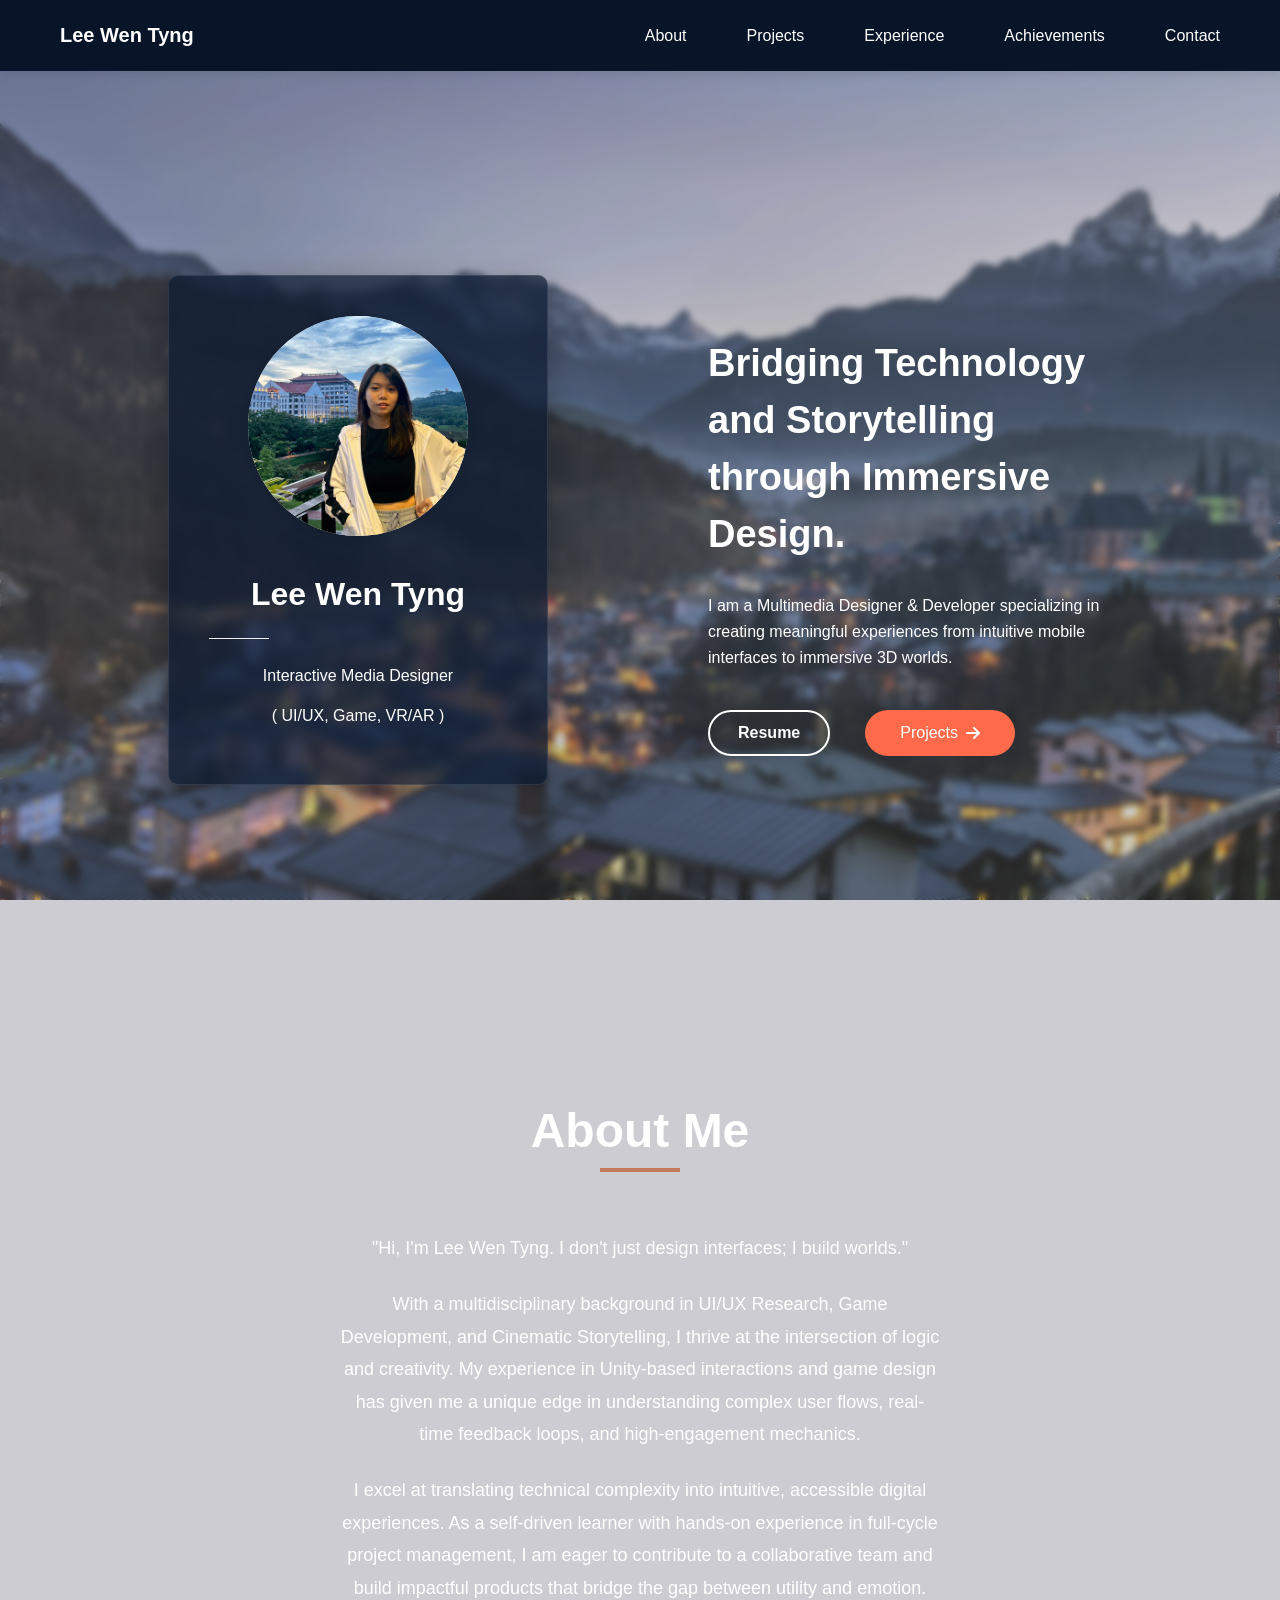
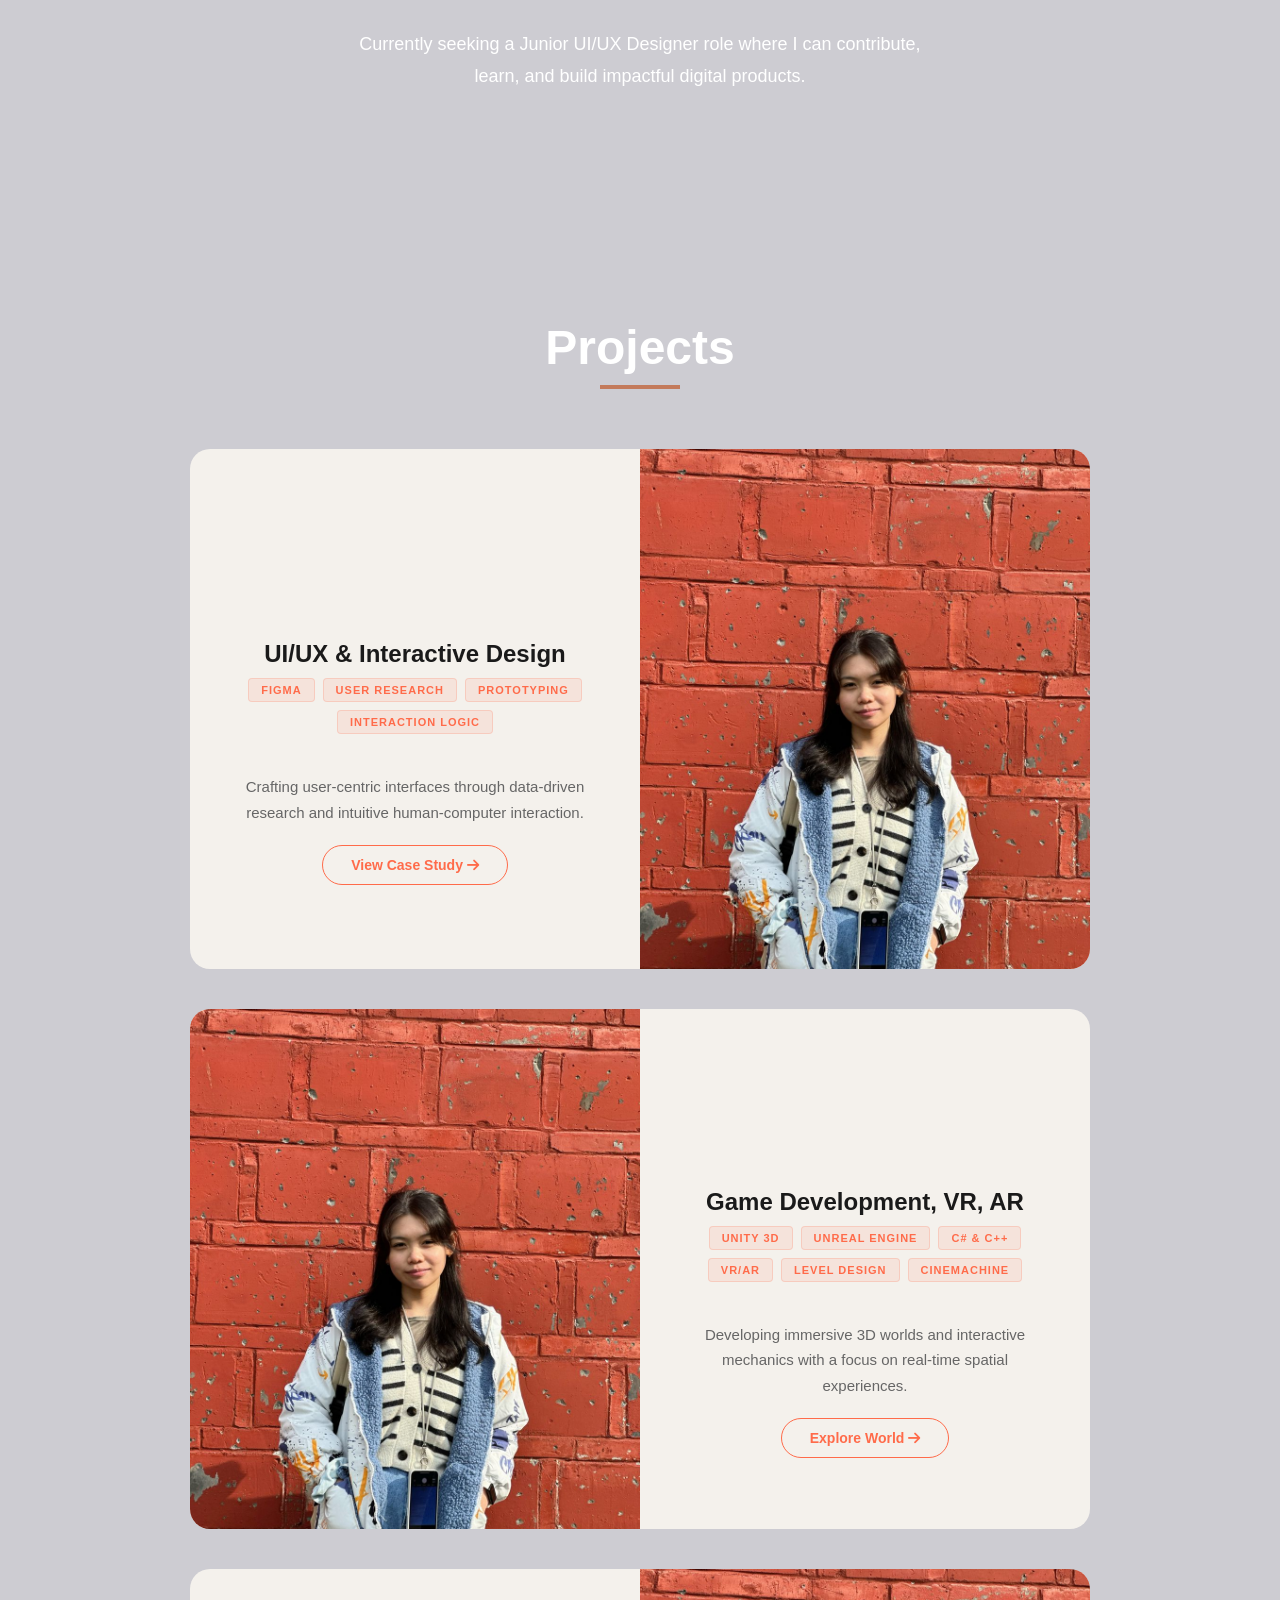
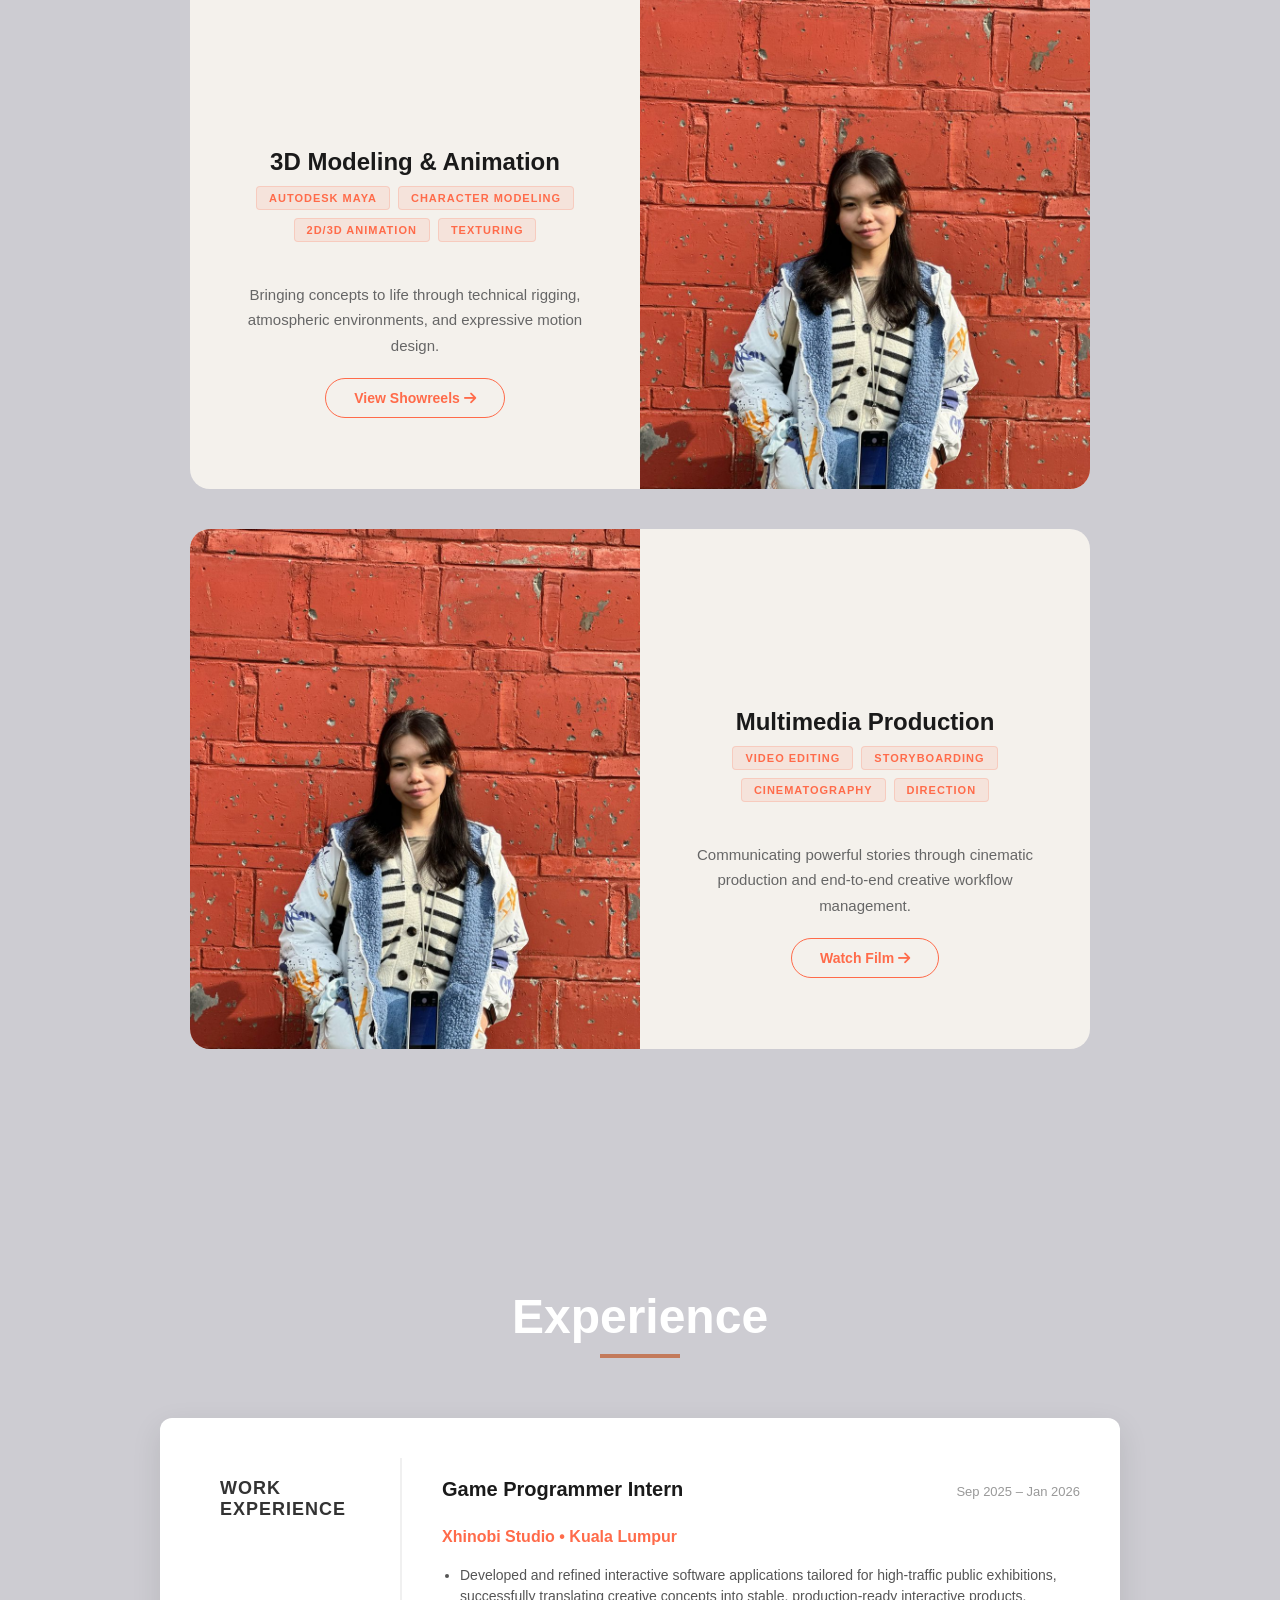
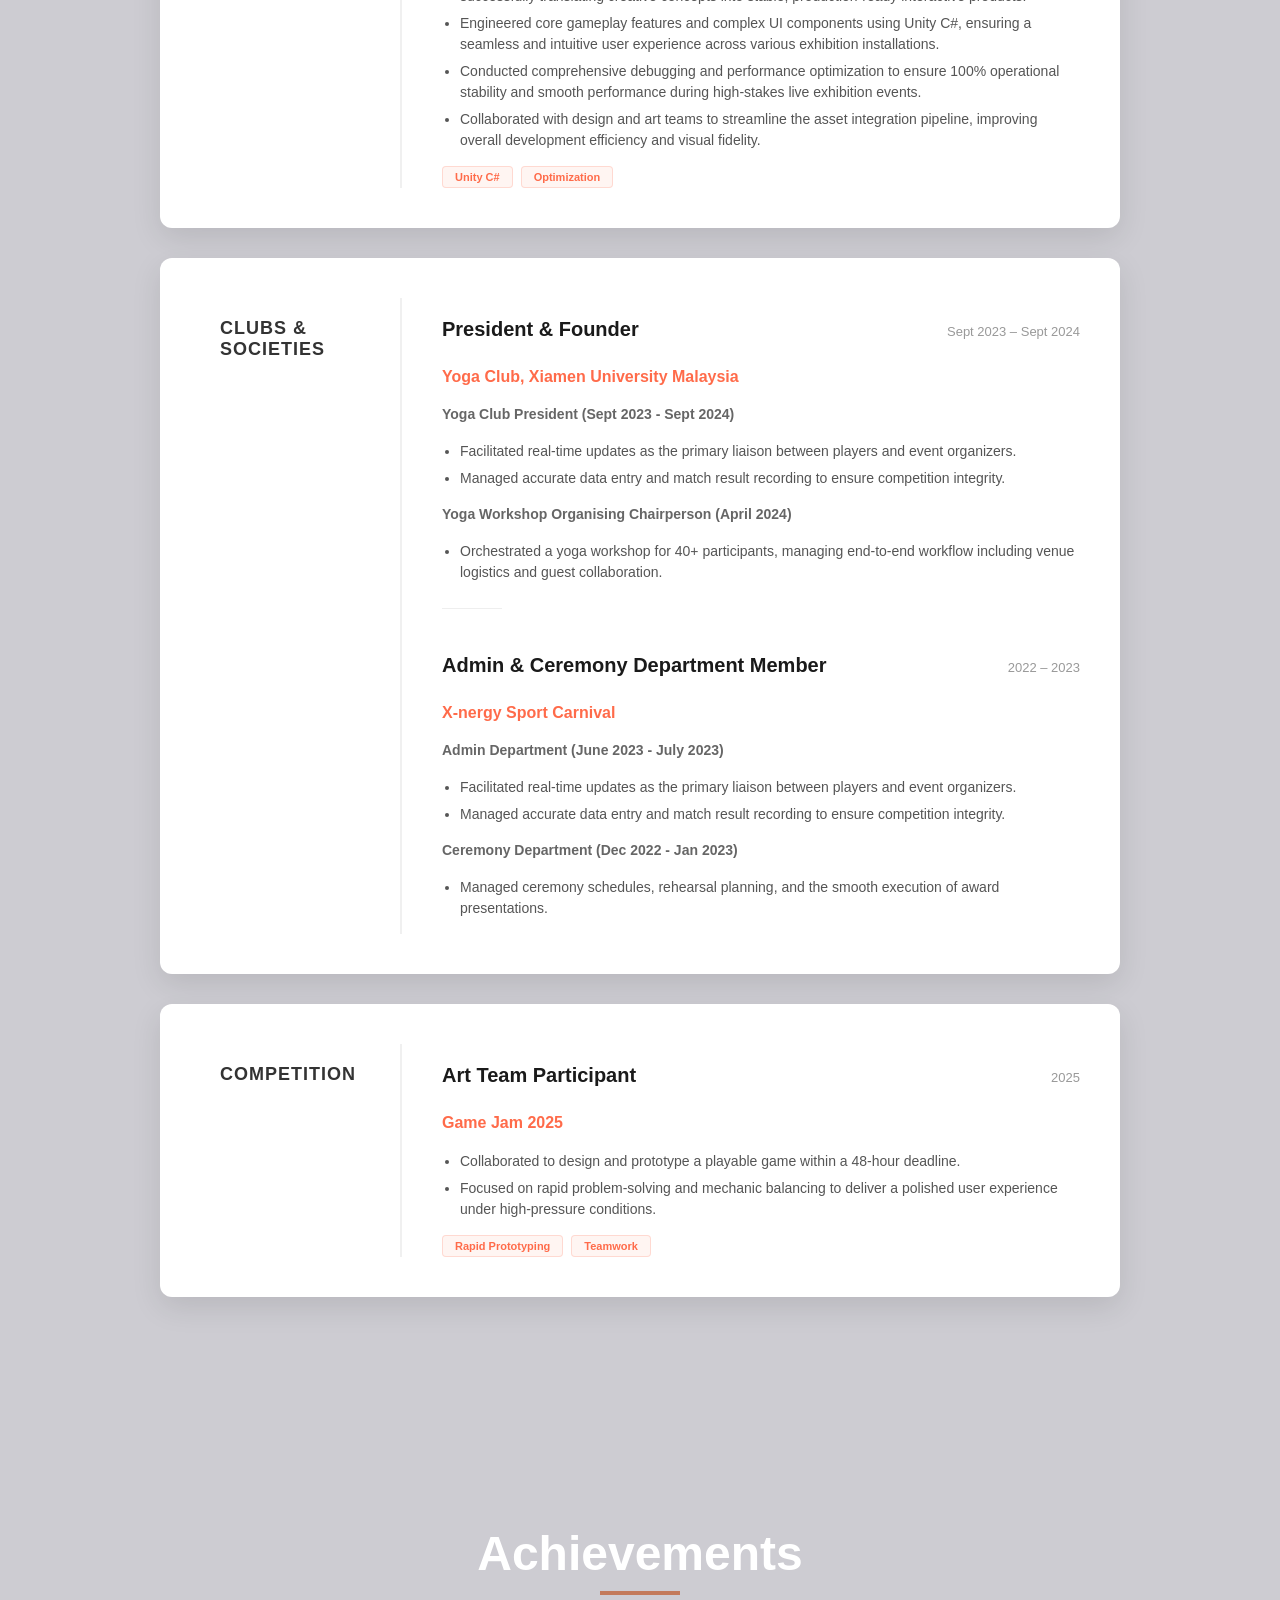
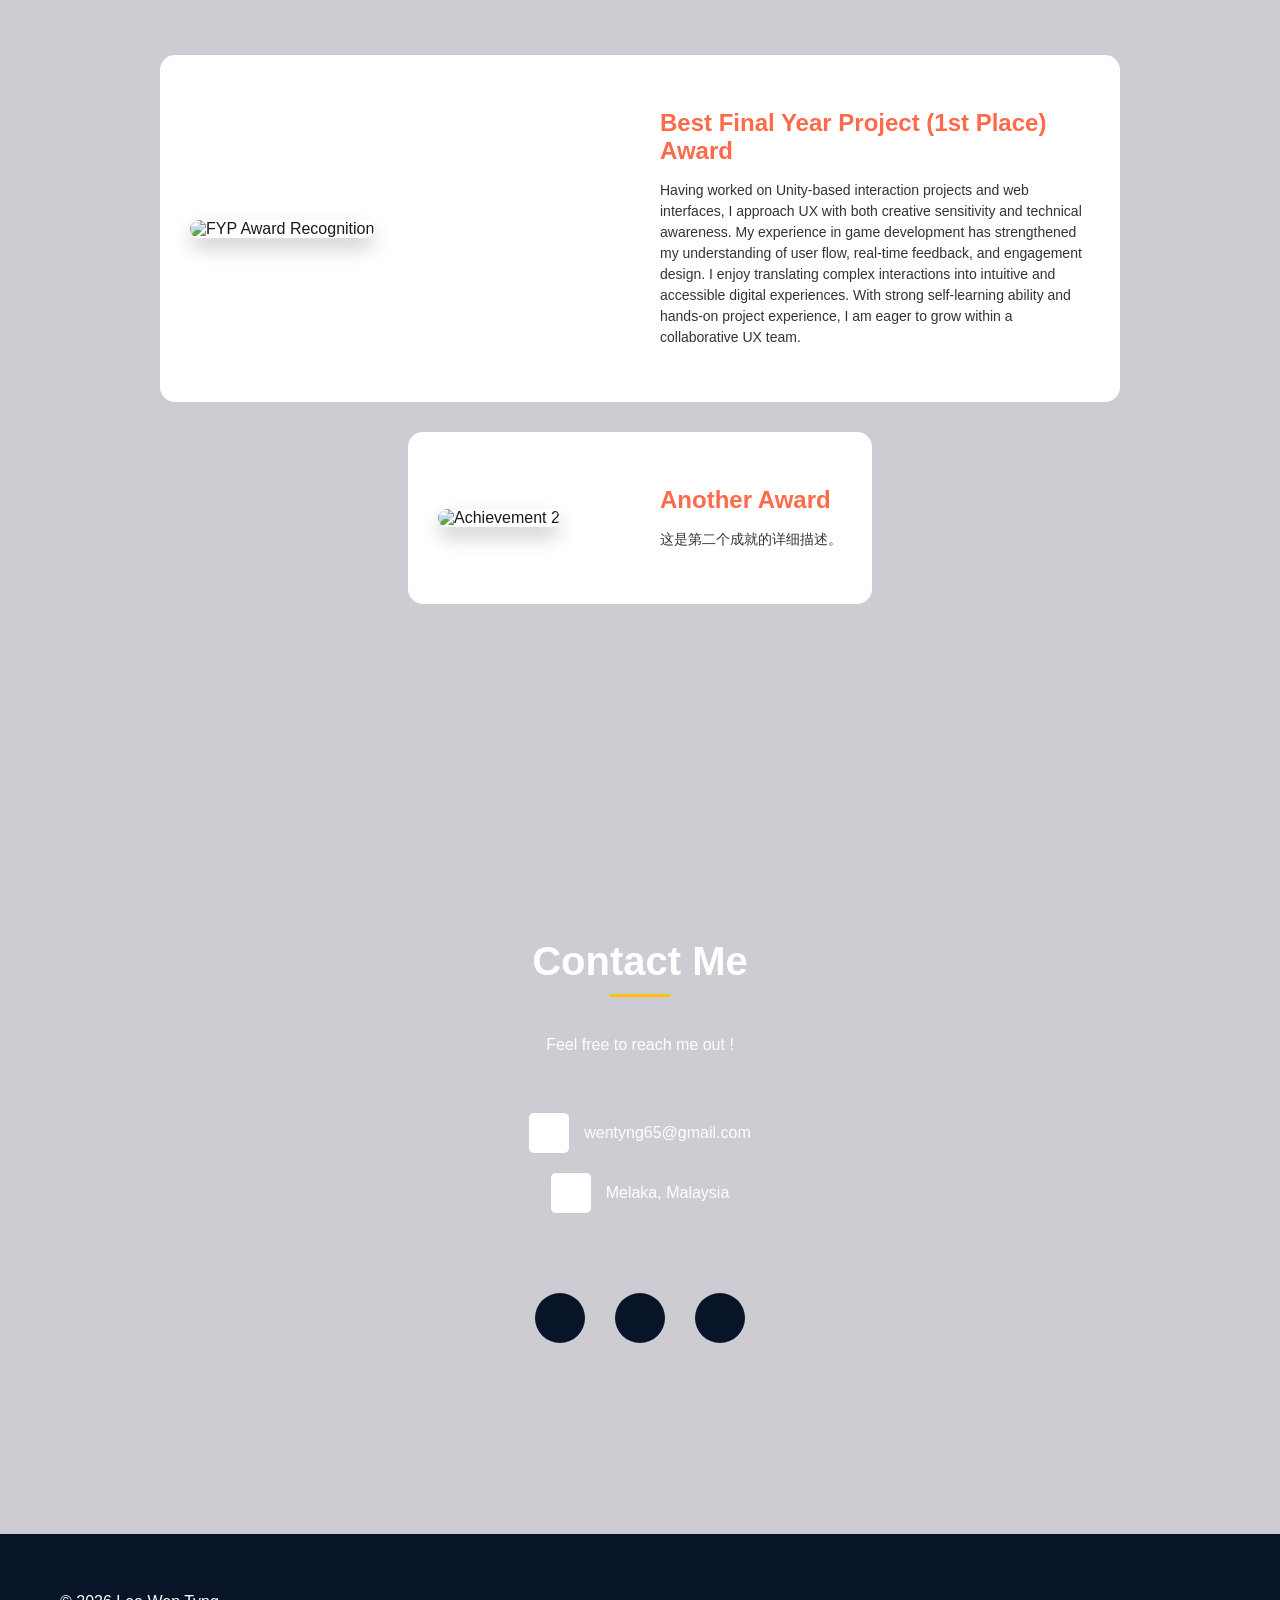
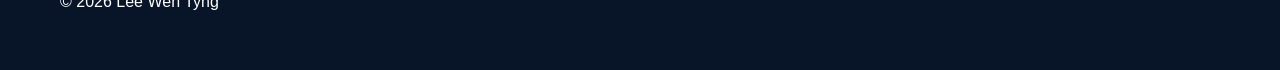
==== commit 451205f1: "g'r'g" ====
--- a/index.html
+++ b/index.html
@@ -1,362 +1,333 @@
 <!DOCTYPE html>
 <html lang="en">
 <head>
- <meta charset="UTF-8">
- <meta name="viewport" content="width=device-width, initial-scale=1.0">
- <title>Lee Wen Tyng - Interactive Media Designer</title>
- <meta name="description" content="Lee Wen Tyng — Interactive Media Designer specializing in UI/UX, Game Development, and VR/AR. Crafting meaningful digital experiences.">
- <meta property="og:title" content="Lee Wen Tyng - Portfolio">
- <meta property="og:description" content="Interactive Media Designer specializing in UI/UX, Game Development, and VR/AR.">
- <meta property="og:image" content="assets/images/image2.jpg">
- <meta property="og:url" content="https://wentyng0605.github.io/wentynglee_portfolio/">
- <meta property="og:type" content="website">
- <meta name="theme-color" content="#0a0a0a">
- <link rel="icon" href="data:image/svg+xml,<svg xmlns='http://www.w3.org/2000/svg' viewBox='0 0 100 100'><text y='.9em' font-size='90'>🎨</text></svg>">
- <link rel="stylesheet" href="https://cdnjs.cloudflare.com/ajax/libs/font-awesome/6.5.1/css/all.min.css">
- <link rel="preconnect" href="https://fonts.googleapis.com">
- <link rel="preconnect" href="https://fonts.gstatic.com" crossorigin>
- <link href="https://fonts.googleapis.com/css2?family=Inter:wght@300;400;500;600;700&family=Playfair+Display:ital,wght@0,500;1,500&display=swap" rel="stylesheet">
- <link rel="stylesheet" href="style.css">
+  <meta charset="UTF-8">
+  <meta name="viewport" content="width=device-width, initial-scale=1.0">
+  <title>Lee Wen Tyng - Portfolio</title>
+  <link rel="stylesheet" href="https://cdnjs.cloudflare.com/ajax/libs/font-awesome/6.0.0-beta3/css/all.min.css">
+  <link rel="stylesheet" href="style.css">
 </head>
 <body>
 
- <!-- Navigation -->
- <header id="header">
- <nav class="navbar">
- <a href="#hero" class="logo">WT<span class="dot">.</span></a>
- <button class="menu-toggle" aria-label="Toggle menu" onclick="document.querySelector('.nav-links').classList.toggle('open')">
- <span></span><span></span><span></span>
- </button>
- <ul class="nav-links">
- <li><a href="#about">About</a></li>
- <li class="dropdown">
- <a href="#projects">Projects <i class="fas fa-chevron-down"></i></a>
- <ul class="dropdown-menu">
- <li><a href="fyp.html">Final Year Project</a></li>
- <li><a href="uiux.html">UI/UX Design</a></li>
- <li><a href="gamedev.html">Game Development</a></li>
- <li><a href="vrar.html">VR/AR</a></li>
- <li><a href="anim.html">2D & 3D Animation</a></li>
- <li><a href="env-design.html">Multimedia Production</a></li>
- </ul>
- </li>
- <li><a href="#experience">Experience</a></li>
- <li><a href="#achievements">achievement</a></li>
- <li><a href="#contact">Contact</a></li>
- </ul>
- </nav>
- </header>
-
- <main>
-
- <!-- Hero -->
- <section id="hero" class="hero">
- <div class="hero-container">
- <div class="hero-card">
- <div class="profile-circle">
- <img src="assets/images/image2.jpg" alt="Lee Wen Tyng" loading="eager">
- </div>
- <div class="hero-info">
- <h2>Lee Wen Tyng</h2>
- <p class="hero-tagline">Interactive Media Designer</p>
- <div class="hero-specialties">
- <span>UI/UX</span>
- <span class="sep">·</span>
- <span>Game Dev</span>
- <span class="sep">·</span>
- <span>VR/AR</span>
- </div>
- </div>
- </div>
- <div class="hero-text">
- <h1>Bridging Technology<br>and <em>Storytelling</em>.</h1>
- <p>Multimedia Designer & Developer crafting meaningful experiences — from intuitive interfaces to immersive 3D worlds.</p>
- <div class="button-group">
- <a href="assets/resume.pdf" class="btn btn-outline" target="_blank">
- <i class="fas fa-file-arrow-down"></i> Resume
- </a>
- <a href="#projects" class="btn btn-primary">
- View Projects <i class="fas fa-arrow-right"></i>
- </a>
- </div>
- </div>
- </div>
- <div class="scroll-indicator">
- <div class="mouse">
- <div class="wheel"></div>
- </div>
- <p>Scroll to explore</p>
- </div>
- </section>
-
- <!-- About -->
- <section id="about" class="section reveal">
- <div class="section-container">
- <p class="section-label">About Me</p>
- <h2 class="section-heading">I don't just design interfaces —<br>I build <em>worlds</em>.</h2>
- <div class="about-content">
- <p>With a multidisciplinary background in UI/UX Research, Game Development, and Cinematic Storytelling, I thrive at the intersection of logic and creativity.</p>
- <p>My experience in Unity-based interactions has given me a unique edge in understanding user flows, real-time feedback loops, and high-engagement mechanics — skills that translate directly into crafting intuitive, accessible digital products.</p>
- <p>Currently seeking a <strong>Junior UI/UX Designer</strong> role where I can contribute, learn, and build impactful digital experiences.</p>
- </div>
- <div class="about-stats">
- <div class="stat">
- <span class="stat-number">5+</span>
- <span class="stat-label">Projects</span>
- </div>
- <div class="stat">
- <span class="stat-number">2</span>
- <span class="stat-label">Awards</span>
- </div>
- <div class="stat">
- <span class="stat-number">3+</span>
- <span class="stat-label">Disciplines</span>
- </div>
- </div>
- </div>
- </section>
-
- <!-- Projects -->
- <section id="projects" class="section section-dark reveal">
- <div class="section-container">
- <p class="section-label">Selected Work</p>
- <h2 class="section-heading">Projects</h2>
- <div class="projects-grid">
-
- <a href="uiux.html" class="project-card">
- <div class="project-thumb">
- <img src="assets/images/image1.jpeg" alt="UI/UX Design Projects" loading="lazy">
- <div class="project-overlay">
- <span>View Case Study <i class="fas fa-arrow-right"></i></span>
- </div>
- </div>
- <div class="project-meta">
- <h3>UI/UX & Interactive Design</h3>
- <p>User-centric interfaces through research and intuitive interaction design.</p>
- <div class="skill-tags">
- <span>Figma</span><span>User Research</span><span>Prototyping</span>
- </div>
- </div>
- </a>
-
- <a href="gamedev.html" class="project-card">
- <div class="project-thumb">
- <img src="assets/images/image1.jpeg" alt="Game Development Projects" loading="lazy">
- <div class="project-overlay">
- <span>Explore World <i class="fas fa-arrow-right"></i></span>
- </div>
- </div>
- <div class="project-meta">
- <h3>Game Development, VR & AR</h3>
- <p>Immersive 3D worlds with a focus on real-time spatial experiences.</p>
- <div class="skill-tags">
- <span>Unity 3D</span><span>Unreal</span><span>C# / C++</span><span>VR/AR</span>
- </div>
- </div>
- </a>
-
- <a href="anim.html" class="project-card">
- <div class="project-thumb">
- <img src="assets/images/image1.jpeg" alt="3D Modeling and Animation Projects" loading="lazy">
- <div class="project-overlay">
- <span>View Showreels <i class="fas fa-arrow-right"></i></span>
- </div>
- </div>
- <div class="project-meta">
- <h3>3D Modeling & Animation</h3>
- <p>Bringing concepts to life through rigging, environments, and motion design.</p>
- <div class="skill-tags">
- <span>Maya</span><span>Character Modeling</span><span>Texturing</span>
- </div>
- </div>
- </a>
-
- <a href="env-design.html" class="project-card">
- <div class="project-thumb">
- <img src="assets/images/image1.jpeg" alt="Multimedia Production Projects" loading="lazy">
- <div class="project-overlay">
- <span>Watch Film <i class="fas fa-arrow-right"></i></span>
- </div>
- </div>
- <div class="project-meta">
- <h3>Multimedia Production</h3>
- <p>Powerful stories through cinematic production and creative workflows.</p>
- <div class="skill-tags">
- <span>Video Editing</span><span>Storyboarding</span><span>Cinematography</span>
- </div>
- </div>
- </a>
-
- </div>
- </div>
- </section>
-
- <!-- Experience -->
- <section id="experience" class="section reveal">
- <div class="section-container">
- <p class="section-label">Background</p>
- <h2 class="section-heading">Experience</h2>
-
- <div class="timeline">
-
- <div class="timeline-item">
- <div class="timeline-marker"></div>
- <div class="timeline-content">
- <div class="timeline-header">
- <span class="timeline-date">Sep 2025 – Jan 2026</span>
- <span class="timeline-type">Work</span>
- </div>
- <h3>Game Programmer Intern</h3>
- <p class="timeline-company">Xhinobi Studio · Kuala Lumpur</p>
- <ul>
- <li>Developed interactive software for high-traffic public exhibitions, translating creative concepts into production-ready products.</li>
- <li>Engineered core gameplay features and UI components using Unity C#.</li>
- <li>Optimized performance to ensure 100% stability during live exhibition events.</li>
- </ul>
- <div class="skill-tags">
- <span>Unity C#</span><span>Performance Optimization</span>
- </div>
- </div>
- </div>
-
- <div class="timeline-item">
- <div class="timeline-marker"></div>
- <div class="timeline-content">
- <div class="timeline-header">
- <span class="timeline-date">Sep 2023 – Sep 2024</span>
- <span class="timeline-type">Leadership</span>
- </div>
- <h3>President & Founder, Yoga Club</h3>
- <p class="timeline-company">Xiamen University Malaysia</p>
- <ul>
- <li>Founded and led the Yoga Club, organizing workshops for 40+ participants with end-to-end event management.</li>
- </ul>
- </div>
- </div>
-
- <div class="timeline-item">
- <div class="timeline-marker"></div>
- <div class="timeline-content">
- <div class="timeline-header">
- <span class="timeline-date">2025</span>
- <span class="timeline-type">Competition</span>
- </div>
- <h3>Game Jam 2025 — Art Team</h3>
- <p class="timeline-company">Xhinobi Studio</p>
- <ul>
- <li>Designed and prototyped a playable game within a 48-hour deadline, focusing on rapid problem-solving under pressure.</li>
- </ul>
- <div class="skill-tags">
- <span>Rapid Prototyping</span><span>Teamwork</span>
- </div>
- </div>
- </div>
-
- </div>
- </div>
- </section>
-
- <!-- Achievements -->
- <section id="achievements" class="section section-dark reveal">
- <div class="section-container">
- <p class="section-label">Recognition</p>
- <h2 class="section-heading">Achievements</h2>
- <div class="achievements-grid">
- <div class="achievement-card">
- <img src="assets/images/fyp-award.jpg" alt="Best FYP Award" loading="lazy">
- <div class="achievement-info">
- <span class="achievement-badge">🥇 1st Place</span>
- <h3>Best Final Year Project</h3>
- <p>Recognized for excellence in Interactive Media Design at Xiamen University Malaysia.</p>
- </div>
- </div>
- <div class="achievement-card">
- <img src="assets/images/award2.jpeg" alt="Achievement Award" loading="lazy">
- <div class="achievement-info">
- <span class="achievement-badge">🏆 Award</span>
- <h3>Achievement Title</h3>
- <p>Brief description of this accomplishment and its significance.</p>
- </div>
- </div>
- </div>
- </div>
- </section>
-
- <!-- Contact -->
- <section id="contact" class="section reveal">
- <div class="section-container contact-container">
- <p class="section-label">Get in Touch</p>
- <h2 class="section-heading">Let's create something<br><em>meaningful</em> together.</h2>
- <div class="contact-grid">
- <a href="mailto:wentyng65@gmail.com" class="contact-card">
- <i class="fas fa-envelope"></i>
- <div>
- <p class="contact-label">Email</p>
- <p class="contact-value">wentyng65@gmail.com</p>
- </div>
- <i class="fas fa-arrow-right"></i>
- </a>
- <div class="contact-card">
- <i class="fas fa-location-dot"></i>
- <div>
- <p class="contact-label">Location</p>
- <p class="contact-value">Melaka, Malaysia</p>
- </div>
- </div>
- </div>
- <div class="social-links">
- <a href="https://linkedin.com/in/" target="_blank" rel="noopener" aria-label="LinkedIn"><i class="fab fa-linkedin-in"></i></a>
- <a href="https://github.com/wentyng0605" target="_blank" rel="noopener" aria-label="GitHub"><i class="fab fa-github"></i></a>
- <a href="https://www.behance.net/" target="_blank" rel="noopener" aria-label="Behance"><i class="fab fa-behance"></i></a>
- </div>
- </div>
- </section>
-
- </main>
-
- <footer class="footer">
- <p>&copy; 2026 Lee Wen Tyng. Designed with care.</p>
- </footer>
-
- <script>
- // Scroll reveal
- const revealElements = document.querySelectorAll('.reveal');
- const observer = new IntersectionObserver((entries) => {
- entries.forEach(entry => {
- if (entry.isIntersecting) {
- entry.target.classList.add('revealed');
- observer.unobserve(entry.target);
- }
- });
- }, { threshold: 0.1, rootMargin: '0px 0px -50px 0px' });
- revealElements.forEach(el => observer.observe(el));
-
- // Header shrink on scroll
- const header = document.getElementById('header');
- let lastScroll = 0;
- window.addEventListener('scroll', () => {
- header.classList.toggle('scrolled', window.scrollY > 50);
- }, { passive: true });
-
- // Smooth scroll
- document.querySelectorAll('a[href^="#"]').forEach(anchor => {
- anchor.addEventListener('click', function(e) {
- e.preventDefault();
- const target = document.querySelector(this.getAttribute('href'));
- if (target) {
- target.scrollIntoView({ behavior: 'smooth', block: 'start' });
- document.querySelector('.nav-links').classList.remove('open');
- }
- });
- });
-
- // Close mobile menu on outside click
- document.addEventListener('click', (e) => {
- if (!e.target.closest('.navbar')) {
- document.querySelector('.nav-links').classList.remove('open');
- }
- });
- </script>
+  <header>
+    <nav class="navbar">
+      <a href="#hero" class="logo">Lee Wen Tyng</a>
+      <ul class="nav-links">
+        <li><a href="#about">About</a></li>
+        <li class="dropdown">
+          <a href="index.html#projects">Projects</a>
+          <ul class="dropdown-menu">
+            <li><a href="fyp.html">Final Year Project</a></li>
+            <li><a href="uiux.html">UI/UX & Interactive Design</a></li>
+            <li><a href="gamedev.html">Game Development</a></li>
+            <li><a href="vrar.html">VR/AR</a></li>
+            <li><a href="anim.html">2D & 3D Animation</a></li>
+            <li><a href="env-design.html">Multimedia Production</a></li>
+          </ul>
+        </li>
+        <li><a href="#experience">Experience</a></li>
+        <li><a href="#achievements">Achievements</a></li>
+        <li><a href="#contact">Contact</a></li>
+      </ul>
+    </nav>
+
+  </header>
+  
+  
+
+  <main>
+    <section id="hero" class="hero" class="nav-link active">
+      <div class="hero-container">
+        <div class="hero-card">
+          <div class="profile-circle">
+            <div class="about-avatar">
+            <img src="assets/images/image2.jpg" alt="Lee Wen Tyng - UI/UX Designer">
+          </div>
+          </div>
+          <h2>Lee Wen Tyng</h2>
+          <div class="divider"></div>
+          <p>Interactive Media Designer</p>
+          <p>( UI/UX, Game, VR/AR )</p>
+        </div>
+        <div class="hero-text">
+          <h1>Bridging Technology and Storytelling through Immersive Design.</h1>
+          <p>I am a Multimedia Designer & Developer specializing in creating meaningful experiences from intuitive mobile interfaces to immersive 3D worlds.</strong></p>
+          <div class="button-container">
+            <button class="resume-btn">Resume</button>
+            <a href="#projects" class="projects-btn">
+              Projects   <i class="fas fa-arrow-right"></i>
+            </a>
+          </div>
+        </div>
+      </div>
+    </section>
+
+    <!--- About Me Section-->
+    <section id="about" class="section fade-in-section" class="nav-link">
+      <div class="about-container">
+        <h2 class="section-title">About Me</h2>
+        <div class="title-divider"></div>
+        <div class="about-content">
+          <p>"Hi, I'm Lee Wen Tyng. I don't just design interfaces; I build worlds."</p>
+              <p>With a multidisciplinary background in UI/UX Research, Game Development, and Cinematic Storytelling, I thrive at the intersection of logic and creativity. 
+              My experience in Unity-based interactions and game design has given me a unique edge in understanding complex user flows, real-time feedback loops, and high-engagement mechanics.</p>
+          <p>I excel at translating technical complexity into intuitive, accessible digital experiences. 
+            As a self-driven learner with hands-on experience in full-cycle project management, I am eager to contribute to a collaborative team and build impactful products that bridge the gap between utility and emotion.</p>
+          <p>Currently seeking a Junior UI/UX Designer role where I can contribute, learn, and build impactful digital products.</p>
+        </div>
+      </div>
+    </section>
+
+    <!--- Projects Section-->
+    <section id="projects" class="section" class="nav-link">
+      <div class="projects-container">
+        <h2 class="section-title">Projects</h2>
+        <div class="title-divider"></div>
+        <div class="project-card">
+          <div class="project-text">
+            <h3>UI/UX & Interactive Design</h3>
+            <div class="skill-tags">
+              <span>Figma</span>
+              <span>User Research</span>
+              <span>Prototyping</span>
+              <span>Interaction Logic</span>
+            </div>
+            <p>Crafting user-centric interfaces through data-driven research and intuitive human-computer interaction. </p>
+            <a href="uiux.html" class="project-btn">View Case Study     <i class="fas fa-arrow-right"></i></a>
+          </div>
+          <div class="project-image">
+            <img src="assets/images/image1.jpeg" alt="project image">
+          </div>
+        </div>
+        
+        <div class="project-card reverse">
+          <div class="project-text">
+            <h3>Game Development, VR, AR</h3>
+            <div class="skill-tags">
+              <span>Unity 3D</span>
+              <span>Unreal Engine</span>
+              <span>C# & C++</span>
+              <span>VR/AR</span>
+              <span>Level Design</span>
+              <span>Cinemachine</span>
+            </div>
+            <p>Developing immersive 3D worlds and interactive mechanics with a focus on real-time spatial experiences.</p>
+            <a href="uiux.html" class="project-btn">Explore World     <i class="fas fa-arrow-right"></i></a>
+          </div>
+          <div class="project-image">
+            <img src="assets/images/image1.jpeg" alt="project image">
+          </div>
+        </div>
+
+        <div class="project-card">
+          <div class="project-text">
+            <h3>3D Modeling & Animation</h3>
+            <div class="skill-tags">
+              <span>Autodesk Maya</span>
+              <span>Character Modeling</span>
+              <span>2D/3D Animation</span>
+              <span>Texturing</span>
+            </div>
+  
+            <p>Bringing concepts to life through technical rigging, atmospheric environments, and expressive motion design.</p>
+            <a href="uiux.html" class="project-btn">View Showreels     <i class="fas fa-arrow-right"></i></a>
+          </div>
+          <div class="project-image">
+            <img src="assets/images/image1.jpeg" alt="project image">
+          </div>
+        </div>
+
+        <div class="project-card reverse">
+          <div class="project-text">
+            <h3>Multimedia Production</h3>
+            <div class="skill-tags">
+              <span>Video Editing</span>
+              <span>Storyboarding</span>
+              <span>Cinematography</span> 
+              <span>Direction</span>
+            </div>
+            <p>Communicating powerful stories through cinematic production and end-to-end creative workflow management.</p>
+            <a href="gamedev.html" class="project-btn">Watch Film     <i class="fas fa-arrow-right"></i></a>
+          </div>
+          <div class="project-image">
+            <img src="assets/images/image1.jpeg" alt="project image">
+          </div>
+        </div>
+
+      </div>
+    </section>
+
+    <!--Experience section-->
+    <section id="experience" class="section fade-in-section" class="nav-link">
+      <h2 class="section-title">Experience</h2>
+        <div class="title-divider"></div>
+
+        <div class="exp-card">
+    <div class="exp-side-title">Work Experience</div>
+    <div class="exp-main-content">
+      <div class="exp-item">
+        <div class="exp-header">
+          <h3 class="job-title">Game Programmer Intern</h3>
+          <span class="exp-date">Sep 2025 – Jan 2026</span>
+        </div>
+        <p class="company-info">Xhinobi Studio • Kuala Lumpur</p>
+        <ul class="exp-list">
+          <li>Developed and refined interactive software applications tailored for high-traffic public exhibitions,
+             successfully translating creative concepts into stable, production-ready interactive products.</li>
+          <li>Engineered core gameplay features and complex UI components using Unity C#, 
+            ensuring a seamless and intuitive user experience across various exhibition installations.</li>
+            <li>Conducted comprehensive debugging and performance optimization 
+              to ensure 100% operational stability and smooth performance during high-stakes live exhibition events.</li>
+            <li>Collaborated with design and art teams to streamline the asset integration pipeline, 
+              improving overall development efficiency and visual fidelity.</li>
+        </ul>
+        <div class="exp-tags">
+          <span>Unity C#</span><span>Optimization</span>
+        </div>
+      </div>
+    </div>
+  </div>
+
+  <div class="exp-card">
+  <div class="exp-side-title">Clubs & Societies</div>
+  <div class="exp-main-content">
+    
+    <div class="exp-item">
+      <div class="exp-header">
+        <h3 class="job-title">President & Founder</h3>
+        <span class="exp-date">Sept 2023 – Sept 2024</span>
+      </div>
+      <p class="company-info">Yoga Club, Xiamen University Malaysia</p>
+      
+      <div style="margin-top: 15px;">
+        <p class="company-info" style="font-size: 14px; color: #666;">Yoga Club President (Sept 2023 - Sept 2024)</p>
+        <ul class="exp-list">
+          <li>Facilitated real-time updates as the primary liaison between players and event organizers.</li>
+          <li>Managed accurate data entry and match result recording to ensure competition integrity.</li>
+        </ul>
+      </div>
+
+      <div style="margin-top: 15px;">
+        <p class="company-info" style="font-size: 14px; color: #666;">Yoga Workshop Organising Chairperson (April 2024)</p>
+        <ul class="exp-list">
+          <li>Orchestrated a yoga workshop for 40+ participants, managing end-to-end workflow including venue logistics and guest collaboration.</li>        </ul>
+      </div>
+    </div>
+
+        <div class="divider"></div>
+
+
+    <div class="exp-item">
+      <div class="exp-header">
+        <h3 class="job-title">Admin & Ceremony Department Member</h3>
+        <span class="exp-date">2022 – 2023</span>
+      </div>
+      <p class="company-info">X-nergy Sport Carnival</p>
+      
+      <div style="margin-top: 15px;">
+        <p class="company-info" style="font-size: 14px; color: #666;">Admin Department (June 2023 - July 2023)</p>
+        <ul class="exp-list">
+          <li>Facilitated real-time updates as the primary liaison between players and event organizers.</li>
+          <li>Managed accurate data entry and match result recording to ensure competition integrity.</li>
+        </ul>
+      </div>
+
+      <div style="margin-top: 15px;">
+        <p class="company-info" style="font-size: 14px; color: #666;">Ceremony Department (Dec 2022 - Jan 2023)</p>
+        <ul class="exp-list">
+          <li>Managed ceremony schedules, rehearsal planning, and the smooth execution of award presentations.</li>
+        </ul>
+      </div>
+    </div>
+
+  </div>
+</div>
+
+  <div class="exp-card">
+    <div class="exp-side-title">Competition</div>
+    <div class="exp-main-content">
+      <div class="exp-item">
+        <div class="exp-header">
+          <h3 class="job-title">Art Team Participant</h3>
+          <span class="exp-date">2025</span>
+        </div>
+        <p class="company-info">Game Jam 2025</p>
+        <ul class="exp-list">
+          <li>Collaborated to design and prototype a playable game within a 48-hour deadline.</li>
+          <li>Focused on rapid problem-solving and mechanic balancing to deliver a polished user experience under high-pressure conditions.</li>
+        </ul>
+        <div class="exp-tags">
+          <span>Rapid Prototyping</span><span>Teamwork</span>
+        </div>
+      </div>
+    </div>
+  </div>
+
+      </section>
+
+    <!--- Achievements Section-->
+    <section id="achievements" class="section fade-in-section" class="nav-link">
+      <h2 class="section-title">Achievements</h2>
+        <div class="title-divider"></div>
+        
+        <div class="achievement-card">
+          <div class="achievement-image">
+            <img src="assets/images/fyp-award.jpg" alt="FYP Award Recognition">
+          </div>
+          <div class="achievement-text">
+            <h3>Best Final Year Project (1st Place) Award</h3>
+            <p>Having worked on Unity-based interaction projects and web interfaces, I approach UX with both creative sensitivity and technical awareness. 
+              My experience in game development has strengthened my understanding of user flow, real-time feedback, and engagement design. 
+              I enjoy translating complex interactions into intuitive and accessible digital experiences. 
+              With strong self-learning ability and hands-on project experience, I am eager to grow within a collaborative UX team.</p>
+          </div>
+        </div>
+
+        <div class="achievement-card reverse">
+          <div class="achievement-image">
+            <img src="assets/images/award2.jpeg" alt="Achievement 2">
+          </div>
+          <div class="achievement-text">
+            <h3>Another Award</h3>
+            <p>这是第二个成就的详细描述。</p>
+          </div>
+        </div>
+
+    </section>
+
+  
+
+    <section id="contact" class="section contact-section" class="nav-link">
+      <h2 class="contact-title">Contact Me</h2>
+      <div class="title-divider-yellow"></div>
+      <p class="contact-desc">Feel free to reach me out !</p>
+
+      <div class="contact-info">
+        <div class="info-item">
+          <div class="icon-box"></div> <span>wentyng65@gmail.com</span>
+        </div>
+
+        <div class="info-item">
+          <div class="icon-box"></div> <span>Melaka, Malaysia</span>
+        </div>
+
+      </div>
+
+      <div class="social-links">
+        <div class="social-icon"></div>
+        <div class="social-icon"></div>
+        <div class="social-icon"></div>
+      </div>
+</section>
+
+  </main>
+
+  <footer class="footer">
+    <p>© 2026 Lee Wen Tyng</p>
+  </footer>
+
+  <script src="script.js" defer></script>
+  <script src="scrollspy.js"></script>
 
 </body>
-</html>
+</html>
--- a/style.css
+++ b/style.css
@@ -1,764 +1,669 @@
-/* ===== Reset & Base ===== */
-*, *::before, *::after {
- margin: 0;
- padding: 0;
- box-sizing: border-box;
-}
-
-:root {
- --bg: #fafafa;
- --bg-dark: #0a0a0a;
- --text: #1a1a1a;
- --text-light: #666;
- --text-white: #f0f0f0;
- --accent: #2563eb;
- --accent-hover: #1d4ed8;
- --border: #e5e5e5;
- --card-bg: #fff;
- --card-shadow: 0 1px 3px rgba(0,0,0,0.06), 0 8px 24px rgba(0,0,0,0.04);
- --radius: 16px;
- --radius-sm: 8px;
- --transition: 0.3s cubic-bezier(0.4, 0, 0.2, 1);
- --max-width: 1100px;
-}
+* {
+  box-sizing: border-box;
+}
+
+body::before {
+  content: "";
+  position: fixed;
+  top: 0; left: 0; width: 100%; height: 100%;
+  background: rgba(255, 255, 255, 0.1); /* 80% 透明度的白色遮罩 */
+  z-index: -1; /* 放在所有内容后面 */
+  backdrop-filter: blur(3px);
+}
+
+body {
+  margin: 0;
+  padding-top: 80px;
+  font-family: 'Inter', sans-serif;
+  color: #1A1A1A;
+  /* 路径指向你的背景图 */
+  background-image: url('assets/images/bg1.jpg');
+  
+  /* 关键技巧：确保图片平铺并固定 */
+  background-size: cover;        /* 让图片填满整个屏幕，不留白边 */
+  background-position: center;   /* 图片居中显示 */
+  background-repeat: no-repeat;  /* 不平铺 */
+  background-attachment: fixed;  /* 滚动时背景固定，产生高级的视差感 */
+  
+  /* 为了保证文字可读性，加一个半透明的遮罩层 */
+  background-color: rgba(3, 1, 32, 0.2); /* 如果图片颜色深，把遮罩设为黑色 */
+  background-blend-mode: overlay; /* 将背景色和图片混合，让文字更清晰 */
+  
+}
+
+
 
 html {
- scroll-behavior: smooth;
- font-size: 16px;
-}
-
-body {
- font-family: 'Inter', -apple-system, BlinkMacSystemFont, sans-serif;
- color: var(--text);
- background: var(--bg);
- line-height: 1.6;
- -webkit-font-smoothing: antialiased;
- overflow-x: hidden;
-}
-
-img { max-width: 100%; display: block; }
-a { color: inherit; text-decoration: none; }
-ul { list-style: none; }
-
-/* ===== Navigation ===== */
-#header {
- position: fixed;
- top: 0;
- left: 0;
- right: 0;
- z-index: 1000;
- padding: 20px 0;
- transition: var(--transition);
-}
-
-#header.scrolled {
- background: rgba(250, 250, 250, 0.85);
- backdrop-filter: blur(20px);
- -webkit-backdrop-filter: blur(20px);
- padding: 12px 0;
- border-bottom: 1px solid var(--border);
-}
-
+  scroll-behavior: smooth;
+}
+
+/* Navbar */
 .navbar {
- max-width: var(--max-width);
- margin: 0 auto;
- padding: 0 24px;
- display: flex;
- justify-content: space-between;
- align-items: center;
-}
+   position: fixed;
+  top: 0;
+  left: 0;
+  width: 100%;
+  box-shadow: 0 2px 10px rgba(0,0,0,0.1);
+
+  display: flex;
+  justify-content: space-between;
+  align-items: center;
+  padding: 24px 60px;
+  background: #081428;
+  color: white;
+  z-index: 1000;
+}
+
+.nav-links {
+  list-style: none;
+  display: flex;
+  gap: 60px;
+  padding: 0;
+  margin: 0;
+}
+
+.nav-links a {
+  text-decoration: none;
+  color: white; /* 假设你现在的字体颜色是白色 */
+  transition: all 0.3s ease; /* 核心：让所有变化（颜色、大小）都平滑过渡 */
+  display: inline-block; /* 核心：必须设置为 inline-block 或 block，transform 属性才会生效 */
+}
+
+.nav-links a:hover {
+  transform: scale(1.1); /* 放大到原来的 1.2 倍 */
+  color: #EBDED4; /* 换成你喜欢的主题色（例如你卡片标题的颜色） */
+  cursor: pointer;
+}
+
+/* 确保包含下拉菜单的 li 设置为相对定位 */
+.nav-links .dropdown {
+  position: relative; /* 菜单定位的基准 */
+}
+
+/* 1. 隐藏菜单，将其设为绝对定位 */
+/* 下拉菜单本身 */
+.dropdown-menu {
+  display: none;          /* 默认隐藏 */
+  position: absolute;     /* 绝对定位 */
+  top: 100%;              /* 紧贴父元素（Projects）底部 */
+  left: 0;                /* 从左侧开始对齐 */
+  background-color: #050505;
+  list-style: none;
+  padding: 15px 15px;
+  border-radius: 6px;
+  min-width: 250px;       /* 宽度适中 */
+  box-shadow: 0 8px 16px rgba(0,0,0,0.2); /* 加一点阴影，更有深度感 */
+  z-index: 1000;          /* 确保它在最上层 */
+}
+
+/* 2. 鼠标悬停在 .dropdown 上时，显示菜单 */
+.nav-links .dropdown:hover .dropdown-menu {
+  display: block;         /* 悬停时显示 */
+}
+
+/* 调整菜单内链接的样式，使其更优雅 */
+.dropdown-menu li a {
+  padding: 12px 20px;
+  display: block;
+  color: white;
+  transition: all 0.3s ease;
+  white-space: nowrap;    /* 防止文字换行 */
+}
+
+/* 4. 菜单内链接的悬停动效 (Scale + Color) */
+
 
 .logo {
- font-size: 1.5rem;
- font-weight: 700;
- letter-spacing: -0.5px;
-}
-
-.dot { color: var(--accent); }
-
-.nav-links {
- display: flex;
- align-items: center;
- gap: 32px;
-}
-
-.nav-links > li > a {
- font-size: 0.875rem;
- font-weight: 500;
- color: var(--text-light);
- transition: color var(--transition);
- position: relative;
-}
-
-.nav-links > li > a:hover { color: var(--text); }
-
-.nav-links > li > a::after {
- content: '';
- position: absolute;
- bottom: -4px;
- left: 0;
- width: 0;
- height: 2px;
- background: var(--accent);
- transition: width var(--transition);
-}
-
-.nav-links > li > a:hover::after { width: 100%; }
-
-/* Dropdown */
-.dropdown { position: relative; }
-
-.dropdown > a {
- display: flex;
- align-items: center;
- gap: 4px;
-}
-
-.dropdown > a .fa-chevron-down {
- font-size: 0.65rem;
- transition: transform var(--transition);
-}
-
-.dropdown:hover .fa-chevron-down { transform: rotate(180deg); }
-
-.dropdown-menu {
- position: absolute;
- top: 100%;
- left: 50%;
- transform: translateX(-50%) translateY(8px);
- background: var(--card-bg);
- border: 1px solid var(--border);
- border-radius: var(--radius-sm);
- padding: 8px;
- min-width: 220px;
- box-shadow: var(--card-shadow);
- opacity: 0;
- visibility: hidden;
- transition: var(--transition);
-}
-
-.dropdown:hover .dropdown-menu {
- opacity: 1;
- visibility: visible;
- transform: translateX(-50%) translateY(0);
-}
-
-.dropdown-menu li a {
- display: block;
- padding: 8px 14px;
- font-size: 0.85rem;
- border-radius: 6px;
- transition: background var(--transition);
-}
-
-.dropdown-menu li a:hover {
- background: #f5f5f5;
-}
-
-/* Mobile menu */
-.menu-toggle {
- display: none;
- flex-direction: column;
- gap: 5px;
- background: none;
- border: none;
- cursor: pointer;
- padding: 4px;
-}
-
-.menu-toggle span {
- display: block;
- width: 24px;
- height: 2px;
- background: var(--text);
- border-radius: 2px;
- transition: var(--transition);
-}
-
-/* ===== Hero ===== */
+  text-decoration: none;
+  color: white; 
+  font-size: 20px;
+  font-weight: bold;
+}
+
+/* Sections */
+.section {
+  min-height: calc(100vh - 80px); /* 100vh 减去导航栏高度 */
+  display: flex;
+  flex-direction: column;
+  justify-content: center;
+  align-items: center;    
+  padding: 80px 60px;
+  scroll-snap-align: start; /* 关键：滚动停止时对齐到开头 */
+}
+
+/* HERO SECTION */
 .hero {
- min-height: 100vh;
- display: flex;
- align-items: center;
- justify-content: center;
- padding: 120px 24px 80px;
- background: linear-gradient(135deg, #f0f4ff 0%, #fafafa 50%, #fdf2f8 100%);
- position: relative;
+  scroll-snap-align: start;
+  min-height: 100vh;
+  display: flex;
+  align-items: center;
 }
 
 .hero-container {
- max-width: var(--max-width);
- margin: 0 auto;
- display: grid;
- grid-template-columns: 320px 1fr;
- gap: 64px;
- align-items: center;
-}
-
+  width: 100%;
+  max-width: 1200px;
+  margin: 0 auto;
+  display: grid;
+  grid-template-columns: 400px 1fr;
+  align-items: center;
+  gap: 140px;
+  padding: 0 40px;
+}
+
+/* LEFT CARD */
 .hero-card {
- text-align: center;
+  width: 380px;
+  background: rgba(10, 25, 47, 0.7); /* 深蓝色，透明度 60% */
+  backdrop-filter: blur(5px); 
+  -webkit-backdrop-filter: blur(10px); /* 兼容 Safari 浏览器 */
+  border-radius: 10px;
+  border: 1px solid rgba(255, 255, 255, 0.1);
+  box-shadow: 0 8px 32px 0 rgba(0, 0, 0, 0.3);
+
+  color: white;
+  padding: 40px;
+  text-align: center;
+  flex-shrink: 0;
 }
 
 .profile-circle {
- width: 180px;
- height: 180px;
- border-radius: 50%;
- overflow: hidden;
- margin: 0 auto 20px;
- border: 3px solid #fff;
- box-shadow: 0 8px 32px rgba(37, 99, 235, 0.15);
-}
-
-.profile-circle img {
- width: 100%;
- height: 100%;
- object-fit: cover;
+  width: 220px;
+  height: 220px;
+  background: #D9D9D9;
+  
+  border-radius: 50%;
+  margin: 0 auto 40px auto;
+}
+
+/* 头像容器样式 */
+.about-avatar {
+  width: 220px;  /* 设置头像的宽度 */
+  height: 220px; /* 设置头像的高度，确保是正方形 */
+  border-radius: 50%; /* 核心：裁切为圆形 */
+  overflow: hidden;   /* 确保超出圆圈的部分被隐藏 */
+  box-shadow: 0 4px 10px rgba(0,0,0,0.1); /* 加一点阴影，让头像更有立体感 */
+  margin-bottom: 20px; /* 如果你的 About 布局是上下结构 */
+  margin: 0 auto 40px auto;
+}
+
+/* 确保图片本身充满容器且不拉伸 */
+.about-avatar img {
+  width: 100%;
+  height: 100%;
+  object-fit: cover; /* 核心：图片会按比例缩放并填充，防止拉伸变形 */
+  display: block;
 }
 
 .hero-card h2 {
- font-size: 1.35rem;
- font-weight: 600;
- letter-spacing: -0.3px;
-}
-
-.hero-tagline {
- color: var(--text-light);
- font-size: 0.9rem;
- margin-top: 4px;
-}
-
-.hero-specialties {
- display: flex;
- align-items: center;
- justify-content: center;
- gap: 8px;
- margin-top: 12px;
- font-size: 0.8rem;
- color: var(--accent);
- font-weight: 500;
-}
-
-.hero-specialties .sep { opacity: 0.4; }
+  margin: 0;
+}
+
+.divider {
+  width: 60px;
+  height: 4px;
+  background: #C37A5B;
+  margin: 16px auto;
+}
+
+/* RIGHT SIDE */
+.hero-text {
+  flex: 1;
+  max-width: 720px;
+  color:white
+}
 
 .hero-text h1 {
- font-family: 'Playfair Display', Georgia, serif;
- font-size: 3.2rem;
- line-height: 1.15;
- letter-spacing: -1px;
- margin-bottom: 20px;
-}
-
-.hero-text h1 em {
- color: var(--accent);
- font-style: italic;
-}
-
-.hero-text > p {
- font-size: 1.1rem;
- color: var(--text-light);
- max-width: 480px;
- line-height: 1.7;
-}
-
-.button-group {
- display: flex;
- gap: 12px;
- margin-top: 32px;
-}
-
-.btn {
- display: inline-flex;
- align-items: center;
- gap: 8px;
- padding: 12px 28px;
- border-radius: 50px;
- font-size: 0.9rem;
- font-weight: 500;
- transition: var(--transition);
- cursor: pointer;
- border: none;
-}
-
-.btn-primary {
- background: var(--accent);
- color: #fff;
-}
-
-.btn-primary:hover {
- background: var(--accent-hover);
- transform: translateY(-1px);
- box-shadow: 0 4px 16px rgba(37, 99, 235, 0.3);
-}
-
-.btn-outline {
- background: transparent;
- color: var(--text);
- border: 1.5px solid var(--border);
-}
-
-.btn-outline:hover {
- border-color: var(--text);
- transform: translateY(-1px);
-}
-
-/* Scroll indicator */
-.scroll-indicator {
- position: absolute;
- bottom: 32px;
- left: 50%;
- transform: translateX(-50%);
- text-align: center;
- animation: float 2.5s ease-in-out infinite;
-}
-
-.scroll-indicator p {
- font-size: 0.7rem;
- color: var(--text-light);
- margin-top: 8px;
- letter-spacing: 1px;
- text-transform: uppercase;
-}
-
-.mouse {
- width: 24px;
- height: 38px;
- border: 2px solid var(--text-light);
- border-radius: 12px;
- margin: 0 auto;
- position: relative;
-}
-
-.wheel {
- width: 3px;
- height: 8px;
- background: var(--text-light);
- border-radius: 2px;
- position: absolute;
- top: 6px;
- left: 50%;
- transform: translateX(-50%);
- animation: scroll-wheel 1.8s ease-in-out infinite;
-}
-
-@keyframes scroll-wheel {
- 0%, 100% { opacity: 1; transform: translateX(-50%) translateY(0); }
- 100% { opacity: 0; transform: translateX(-50%) translateY(12px); }
-}
-
-@keyframes float {
- 0%, 100% { transform: translateX(-50%) translateY(0); }
- 50% { transform: translateX(-50%) translateY(-8px); }
-}
-
-/* ===== Sections ===== */
-.section {
- padding: 100px 24px;
-}
-
-.section-dark {
- background: var(--bg-dark);
- color: var(--text-white);
-}
-
-.section-container {
- max-width: var(--max-width);
- margin: 0 auto;
-}
-
-.section-label {
- font-size: 0.8rem;
- font-weight: 600;
- text-transform: uppercase;
- letter-spacing: 2px;
- color: var(--accent);
- margin-bottom: 12px;
-}
-
-.section-heading {
- font-family: 'Playfair Display', Georgia, serif;
- font-size: 2.4rem;
- letter-spacing: -0.5px;
- line-height: 1.2;
- margin-bottom: 48px;
-}
-
-.section-heading em {
- color: var(--accent);
- font-style: italic;
-}
-
-/* Reveal animation */
-.reveal {
- opacity: 0;
- transform: translateY(30px);
- transition: opacity 0.8s ease, transform 0.8s ease;
-}
-
-.reveal.revealed {
- opacity: 1;
- transform: translateY(0);
-}
-
-/* ===== About ===== */
+  font-size: 38px;
+  margin-bottom: 30px;
+  line-height: 1.5;
+  color:white
+}
+
+.hero-text p {
+  margin-bottom: 16px;
+  line-height: 1.6;
+  color: white;
+}
+
+.projects-btn{
+  display: inline-flex;  /* 关键：使用 flex 布局 */
+  align-items: center;   /* 垂直居中 */
+  justify-content: center;
+  background-color: #FF6B4A;
+  color: white !important; /* 强烈建议用白色，拒绝土感 */
+  padding: 12px 35px;
+  border-radius: 50px;
+  text-decoration: none;
+  font-weight: 500;
+  border: none;
+  
+  /* 关键：设置文字和图标的初始间距 */
+  gap: 8px; 
+  
+  /* 关键：设置平滑过渡效果 */
+  transition: all 0.3s cubic-bezier(0.4, 0, 0.2, 1); 
+  cursor: pointer;
+
+}
+
+.projects-btn:hover{
+  background-color: #ff522d;
+  transform: translateY(-2px); /* 轻微上浮 */
+  box-shadow: 0 5px 15px rgba(255, 107, 74, 0.4);
+  
+  /* 关键：悬停时增大间距，产生“向右推”的视觉差 */
+  gap: 15px;
+}
+
+.projects-btn:hover .fa-arrow-right {
+    transform: translateX(5px);
+}
+
+.resume-btn {
+  background-color: transparent;
+  color: #fff;
+  padding: 12px 28px;
+  border-radius: 50px;
+  border: 2px solid white; /* 边框与主色调一致 */
+  font-size: 16px;
+  font-weight: 600;
+  transition: all 0.3s ease;
+  margin-right: 15px; /* 与另一个按钮保持距离 */
+}
+
+.resume-btn:hover {
+  background-color: #FF6B4A;
+  color: #FFFFFF !important; /* 悬浮时反白 */
+   border: 2px solid #FF6B4A; /* 边框与主色调一致 */
+}
+
+
+/* 给按钮的父级容器添加这个属性 */
+.button-container {
+  display: flex;
+  gap: 20px;
+  margin-top: 40px;
+}
+
+.about{
+  background-color: white;
+}
+/*About Me */
+.about-container {
+  
+  max-width: 1400px; 
+  margin: 0 auto;
+  text-align: center;
+  padding: 0 40px;
+}
+
 .about-content p {
- font-size: 1.05rem;
- color: var(--text-light);
- margin-bottom: 16px;
- max-width: 680px;
- line-height: 1.8;
-}
-
-.about-stats {
- display: flex;
- gap: 48px;
- margin-top: 48px;
- padding-top: 48px;
- border-top: 1px solid var(--border);
-}
-
-.stat-number {
- display: block;
- font-size: 2rem;
- font-weight: 700;
- color: var(--accent);
-}
-
-.stat-label {
- font-size: 0.85rem;
- color: var(--text-light);
-}
-
-/* ===== Projects ===== */
-.projects-grid {
- display: grid;
- grid-template-columns: 1fr 1fr;
- gap: 24px;
-}
-
+  font-size: 18px;
+  line-height: 1.8;
+  color: white;
+  margin-bottom: 24px;
+  /*text-align: justify; /* 如果你喜欢这种“整齐对齐”的效果，可以加上这一行 */
+  text-align-last: center; /* 确保最后一行文字在居中位置 */
+}
+
+.title-divider {
+  width: 60px;
+  height: 3px;
+  background: #C37A5B;
+  margin: 10px auto 40px auto; /* auto margin 是居中的关键 */
+}
+
+/* PROJECT SECTION */
+.projects-container {
+  max-width: 1200px;
+  margin: 0 auto;
+  padding: 0 40px;
+  text-align: center;
+}
+
+.section-title {
+  font-size: 48px;
+  margin-bottom: 10px;
+}
+
+.title-divider {
+  width: 80px;
+  height: 4px;
+  background: #C37A5B;
+  margin: 0 auto 60px auto;
+}
+
+/* CARD */
 .project-card {
- display: block;
- border-radius: var(--radius);
- overflow: hidden;
- background: var(--card-bg);
- border: 1px solid rgba(255,255,255,0.1);
- transition: var(--transition);
-}
-
-.project-card:hover {
- transform: translateY(-4px);
- box-shadow: 0 12px 40px rgba(0,0,0,0.08);
-}
-
-.project-thumb {
- position: relative;
- aspect-ratio: 16/10;
- overflow: hidden;
-}
-
-.project-thumb img {
- width: 100%;
- height: 100%;
- object-fit: cover;
- transition: transform 0.6s ease;
-}
-
-.project-card:hover .project-thumb img {
- transform: scale(1.05);
-}
-
-.project-overlay {
- position: absolute;
- inset: 0;
- background: rgba(10, 10, 10, 0.6);
- display: flex;
- align-items: center;
- justify-content: center;
- opacity: 0;
- transition: var(--transition);
-}
-
-.project-card:hover .project-overlay { opacity: 1; }
-
-.project-overlay span {
- color: #fff;
- font-size: 0.9rem;
- font-weight: 500;
- display: flex;
- align-items: center;
- gap: 8px;
-}
-
-.project-meta {
- padding: 20px 24px;
-}
-
-.project-meta h3 {
- font-size: 1.1rem;
- font-weight: 600;
- margin-bottom: 6px;
-}
-
-.project-meta > p {
- font-size: 0.85rem;
- color: #999;
- margin-bottom: 12px;
- line-height: 1.5;
-}
-
+  display: grid;
+  grid-template-columns: 1fr 1fr;
+  background: #F4F1EC;
+  border-radius: 20px;
+  overflow: hidden;
+  max-width: 900px;
+  max-height: 520px;
+  margin: 0 auto 40px auto; 
+}
+
+.project-card.reverse .project-text {
+  order: 2; /* 把文本排到第2位 */
+}
+
+.project-card.reverse .project-image {
+  order: 1; /* 把图片排到第1位 */
+}
+
+/* 技能标签样式 */
 .skill-tags {
- display: flex;
- flex-wrap: wrap;
- gap: 6px;
+  display: flex;
+  flex-wrap: wrap;
+  gap: 8px;
+  margin-bottom: 25px;
+  justify-content: center;
 }
 
 .skill-tags span {
- font-size: 0.72rem;
- padding: 4px 10px;
- background: rgba(37, 99, 235, 0.1);
- color: var(--accent);
- border-radius: 50px;
- font-weight: 500;
-}
-
-.section-dark .skill-tags span {
- background: rgba(255,255,255,0.1);
- color: #fff;
-}
-
-/* ===== Experience / Timeline ===== */
-.timeline {
- position: relative;
- padding-left: 28px;
-}
-
-.timeline::before {
- content: '';
- position: absolute;
- left: 4px;
- top: 8px;
- bottom: 8px;
- width: 1px;
- background: var(--border);
-}
-
-.timeline-item {
- position: relative;
- padding-bottom: 40px;
-}
-
-.timeline-item:last-child { padding-bottom: 0; }
-
-.timeline-marker {
- position: absolute;
- left: -28px;
- top: 8px;
- width: 9px;
- height: 9px;
- border-radius: 50%;
- background: var(--accent);
- border: 2px solid var(--bg);
-}
-
-.timeline-header {
- display: flex;
- align-items: center;
- gap: 12px;
- margin-bottom: 4px;
-}
-
-.timeline-date {
- font-size: 0.8rem;
- color: var(--text-light);
- font-weight: 500;
-}
-
-.timeline-type {
- font-size: 0.7rem;
- padding: 2px 8px;
- background: rgba(37, 99, 235, 0.1);
- color: var(--accent);
- border-radius: 50px;
- font-weight: 500;
-}
-
-.timeline-content h3 {
- font-size: 1.1rem;
- font-weight: 600;
- margin-bottom: 2px;
-}
-
-.timeline-company {
- font-size: 0.85rem;
- color: var(--text-light);
- margin-bottom: 12px;
-}
-
-.timeline-content ul {
- margin-bottom: 12px;
-}
-
-.timeline-content li {
- font-size: 0.9rem;
- color: var(--text-light);
- line-height: 1.7;
- padding-left: 16px;
- position: relative;
- margin-bottom: 6px;
-}
-
-.timeline-content li::before {
- content: '';
- position: absolute;
- left: 0;
- top: 10px;
- width: 4px;
- height: 4px;
- border-radius: 50%;
- background: var(--border);
-}
-
-/* ===== Achievements ===== */
-.achievements-grid {
- display: grid;
- grid-template-columns: 1fr 1fr;
- gap: 24px;
-}
+  background: rgba(255, 107, 74, 0.1); /* 浅浅的主色调背景 */
+  color: #FF6B4A; /* 你的橙色主色 */
+  text-transform: uppercase; /* 大写会更显硬朗和专业 */
+  letter-spacing: 1px;
+  padding: 5px 12px;
+  border-radius: 4px;
+  font-size: 11px;
+  font-weight: 600;
+  border: 1px solid rgba(255, 107, 74, 0.2);
+}
+
+
+/* LEFT TEXT */
+.project-text {
+  padding:  40px;
+  display:flex;
+  flex-direction: column;
+  justify-content: center;
+  align-items: center;
+  text-align: center;
+}
+
+.project-text h3 {
+  font-size: 24px;
+  font-weight: 700;
+  color: #1a1a1a;
+  margin-bottom: 10px;
+}
+
+.project-text p {
+  font-size: 15px;
+  line-height: 1.7; /* 增加行距，减少拥挤感 */
+  color: #666; /* 稍微调浅，拉开主次 */
+  margin-bottom: 20px;
+  max-width: 400px; /* 限制宽度防止文字拉得太长 */
+}
+
+/* BUTTON */
+.project-btn {
+  display: inline-block;
+  background-color: transparent;
+  color: #FF6B4A !important;
+  border: 1.5px solid #FF6B4A; /* 细边框，不要用黑色 */
+  padding: 11px 28px;
+  border-radius: 50px;
+  font-size: 14px;
+  font-weight: 600;
+  text-decoration: none;
+  transition: all 0.3s ease;
+}
+
+.project-btn:hover{
+  background-color: #FF6B4A;
+  color: #FFFFFF !important; /* 悬浮时反白 */
+  transform: translateY(-2px); /* 轻微上浮 */
+  gap: 15px;
+}
+
+.project-btn:hover .fa-arrow-right {
+    transform: translateX(5px);
+}
+
+/* RIGHT IMAGE */
+.project-image {
+  width: 100%;
+  height: 100%;
+}
+
+.project-image img {
+  width: 100%;
+  height: 100%;
+  object-fit: cover;
+}
+
+/*Experience Section*/
+.exp-card {
+  display: flex;
+  background: white;
+  width:960px;
+  margin-bottom: 30px;
+  padding: 40px;
+  border-radius: 12px;
+  box-shadow: 0 10px 30px rgba(0,0,0,0.1); /* 增加淡淡的阴影感 */
+}
+
+/* 左侧标题宽度固定 */
+.exp-side-title {
+  flex: 0 0 200px;
+  font-size: 18px;
+  font-weight: 700;
+  color: #333;
+  text-transform: uppercase;
+  letter-spacing: 1px;
+  padding: 20px;
+}
+
+/* 右侧内容区域 */
+.exp-main-content {
+  flex: 1;
+  padding-left: 40px;
+  border-left: 2px solid #f0f0f0; /* 增加一根浅浅的分割线 */
+}
+
+.exp-header {
+  display: flex;
+  justify-content: space-between; /* 职位在左，日期在右 */
+  align-items: baseline;
+  margin-bottom: 5px;
+}
+
+.exp-header .exp-date {
+    font-size: 13px;
+    color: #999;
+    font-family: 'Inter', sans-serif; /* 如果你有引用这个字体 */
+    font-weight: 400;
+}
+
+.job-title {
+    font-size: 20px;
+    color: #1a1a1a;
+    margin-bottom: 8px;
+    font-weight: 700;
+}
+
+.exp-date {
+  font-size: 14px;
+  color: #888;
+}
+
+.company-info {
+    font-size: 16px;
+    color: #FF6B4A; /* 你的主色调 */
+    font-weight: 600;
+    margin-bottom: 12px;
+    display: block; /* 确保它自成一行 */
+}
+
+.sub-job-title {
+    font-size: 16px;
+    color: #333;
+    font-weight: 600;
+    padding-left: 15px; /* 视觉缩进 */
+    border-left: 3px solid #FF6B4A; /* 左侧橙色装饰线，体现关联性 */
+    margin: 20px 0 10px 0;
+}
+
+
+.exp-list {
+  padding-left: 18px;
+  margin-bottom: 15px;
+  line-height: 1.5;
+}
+
+.exp-list li {
+    font-size: 14px;
+    margin-bottom: 6px;
+    color: #555;
+}
+/* 标签样式 */
+.exp-tags span {
+  display: inline-block;
+  background: #fff5f2;
+  color: #FF6B4A;
+  padding: 4px 12px;
+  border-radius: 4px;
+  font-size: 11px;
+  font-weight: 600;
+  margin-right: 8px;
+  border: 1px solid rgba(255, 107, 74, 0.2);
+}
+
+.divider {
+  height: 1px;
+  background: #eee;
+  margin: 25px 0;
+}
+
 
 .achievement-card {
- border-radius: var(--radius);
- overflow: hidden;
- background: rgba(255,255,255,0.05);
- border: 1px solid rgba(255,255,255,0.08);
-}
-
-.achievement-card img {
- aspect-ratio: 16/10;
- object-fit: cover;
- width: 100%;
-}
-
-.achievement-info {
- padding: 24px;
-}
-
-.achievement-badge {
- font-size: 0.75rem;
- font-weight: 600;
- padding: 3px 10px;
- background: rgba(37, 99, 235, 0.15);
- color: var(--accent);
- border-radius: 50px;
- display: inline-block;
- margin-bottom: 10px;
-}
-
-.achievement-info h3 {
- font-size: 1.05rem;
- font-weight: 600;
- margin-bottom: 8px;
-}
-
-.achievement-info p {
- font-size: 0.85rem;
- color: #999;
- line-height: 1.6;
-}
-
-/* ===== Contact ===== */
-.contact-container {
- text-align: center;
-}
-
-.contact-grid {
- display: flex;
- justify-content: center;
- gap: 16px;
- margin-bottom: 40px;
- flex-wrap: wrap;
-}
-
-.contact-card {
- display: flex;
- align-items: center;
- gap: 14px;
- padding: 16px 24px;
- background: var(--card-bg);
- border: 1px solid var(--border);
- border-radius: var(--radius-sm);
- transition: var(--transition);
-}
-
-.contact-card:hover {
- border-color: var(--accent);
- transform: translateY(-2px);
- box-shadow: 0 4px 16px rgba(37, 99, 235, 0.1);
-}
-
-a.contact-card:hover .fa-arrow-right {
- opacity: 1;
- transform: translateX(0);
-}
-
-.contact-card > i:first-child {
- font-size: 1.2rem;
- color: var(--accent);
-}
-
-.contact-label {
- font-size: 0.7rem;
- color: var(--text-light);
- text-transform: uppercase;
- letter-spacing: 1px;
-}
-
-.contact-value {
- font-size: 0.9rem;
- font-weight: 500;
-}
-
-.contact-card > .fa-arrow-right {
- font-size: 0.75rem;
- color: var(--accent);
- opacity: 0;
- transform: translateX(-4px);
- transition: var(--transition);
-}
-
+  display: grid;
+  grid-template-columns: 1fr 1fr; /* Split into two equal columns */
+  gap: 40px;
+  align-items: center;
+  background: rgb(255, 255, 255); /* Match your glassmorphism theme */
+  padding: 30px;
+  border-radius: 15px;
+  margin-bottom: 30px;
+  max-width: 960px;
+}
+
+
+
+.achievement-image img {
+  width: 100%;
+  border-radius: 10px;
+  box-shadow: 0 10px 20px rgba(0,0,0,0.2);
+}
+
+.achievement-text h3 {
+  font-size: 24px;
+  color: #FF6B4A; /* Your theme orange */
+  margin-bottom: 15px;
+}
+.achievement-text{
+  flex: 1;
+  font-size: 18px;
+}
+
+.achievement-text p{
+  margin: 0 0 30px 0;
+  line-height: 1.5;
+  font-size: 14px;
+  color: #333;
+  margin-bottom: 24px;
+  
+}
+
+/* 反转布局 */
+.achievement-card.reverse {
+  flex-direction: row-reverse;
+}
+
+/* 响应式：屏幕小时变成垂直排列 */
+@media (max-width: 768px) {
+  .achievement-card, 
+  .achievement-card.reverse {
+    flex-direction: column;
+    text-align: center;
+  }
+}
+
+.contact-section {
+  /* 关键点：使用 linear-gradient 叠加一层半透明黑色遮罩，让文字更清晰 */
+  background: linear-gradient(rgba(0, 0, 0, 0.5), rgba(0, 0, 0, 0.5)), 
+              url('assets/images/image1.jpeg');
+  background-size: cover;      /* 确保图片铺满 */
+  background-position: center; /* 确保图片居中 */
+  background-attachment: fixed; /* 可选：如果你想要那种滚动时背景静止的“视差感”，可以加上这行 */
+  color: white;
+  text-align: center;
+  padding: 100px 20px;
+}
+
+.contact-title { font-size: 40px; margin-bottom: 10px; }
+
+.title-divider-yellow {
+  width: 60px;
+  height: 3px;
+  background: #FFC107; /* 黄色装饰线，对应截图 */
+  margin: 0 auto 20px auto;
+}
+
+/* 联系信息列表居中 */
+.contact-info {
+  display: flex;
+  flex-direction: column;
+  align-items: center;
+  gap: 20px;
+  margin: 40px 0;
+}
+
+.info-item {
+  display: flex;
+  align-items: center;
+  gap: 15px;
+}
+
+.icon-box {
+  width: 40px;
+  height: 40px;
+  background: white;
+  border-radius: 5px;
+}
+
+/* 底部图标 */
 .social-links {
- display: flex;
- justify-content: center;
- gap: 16px;
-}
-
-.social-links a {
- width: 44px;
- height: 44px;
- display: flex;
- align-items: center;
- justify-content: center;
- border-radius: 50%;
- border: 1px solid var(--border);
- font-size: 1rem;
- color: var(--text-light);
- transition: var(--transition);
-}
-
-.social-links a:hover {
- background: var(--accent);
- color: #fff;
- border-color: var(--accent);
- transform: translateY(-2px);
-}
-
-/* ===== Footer ===== */
-.footer {
- text-align: center;
- padding: 24px;
- font-size: 0.8rem;
- color: var(--text-light);
-}
-
-
+  display: flex;
+  justify-content: center;
+  gap: 30px;
+  margin-top: 40px;
+}
+
+.social-icon {
+  width: 50px;
+  height: 50px;
+  background: #081428; /* 深色底色 */
+  border-radius: 50%;
+}
+
+/* 初始状态：隐藏且向下偏移一点点 */
+.fade-in-section {
+  opacity: 0;
+  transform: translateY(60px);
+  transition: opacity 2s ease-out, transform 2s ease-out;
+}
+
+/* 激活状态：当 JavaScript 检测到进入屏幕时，加上这个类 */
+.fade-in-section.is-visible {
+  opacity: 1;
+  transform: translateY(0);
+}
 
 /*html*/
 .project-detail-container {
@@ -998,6 +903,36 @@
 }
 
 
+
+h1 {
+  font-size: 48px;
+  margin-bottom: 16px;
+  color: white;
+  
+}
+
+h2 {
+  font-size: 32px;
+  margin-bottom: 24px;
+  color: white;
+}
+
+p {
+  font-size: 16px;
+  max-width: 600px;
+  color:white;
+  line-height: 1.5;
+}
+
+/* Footer */
+.footer {
+  padding: 40px 60px;
+  background:  #081428;
+}
+.footer p  {
+  color:  white;
+}
+
 .side-nav {
   position: fixed;
   right: 50px; /* 距离右边多远 */
@@ -1595,72 +1530,3 @@
 @media (max-width: 768px) {
     .synthesis-grid { grid-template-columns: 1fr; }
 }
-
-/* ===== Responsive ===== */
-@media (max-width: 768px) {
- .menu-toggle { display: flex; }
-
- .nav-links {
-  position: fixed;
-  top: 0;
-  right: -100%;
-  width: 280px;
-  height: 100vh;
-  flex-direction: column;
-  background: var(--bg);
-  padding: 80px 32px 32px;
-  gap: 24px;
-  transition: right var(--transition);
-  box-shadow: -8px 0 24px rgba(0,0,0,0.1);
- }
-
- .nav-links.open { right: 0; }
-
- .dropdown-menu {
-  position: static;
-  transform: none;
-  opacity: 1;
-  visibility: visible;
-  box-shadow: none;
-  border: none;
-  background: #f5f5f5;
-  border-radius: var(--radius-sm);
-  margin-top: 8px;
-  display: none;
- }
-
- .dropdown.open .dropdown-menu { display: block; }
-
- .hero-container {
-  grid-template-columns: 1fr;
-  text-align: center;
-  gap: 40px;
- }
-
- .hero-card { order: -1; }
-
- .hero-text h1 { font-size: 2.2rem; }
- .hero-text > p { margin: 0 auto; }
- .button-group { justify-content: center; }
-
- .projects-grid,
- .achievements-grid {
-  grid-template-columns: 1fr;
- }
-
- .about-stats {
-  gap: 32px;
- }
-
- .scroll-indicator { display: none; }
-
- .section-heading { font-size: 2rem; }
-
- .section { padding: 72px 24px; }
-}
-
-@media (max-width: 480px) {
- .hero-text h1 { font-size: 1.8rem; }
- .contact-grid { flex-direction: column; align-items: center; }
- .contact-card { width: 100%; max-width: 300px; justify-content: center; }
-}
